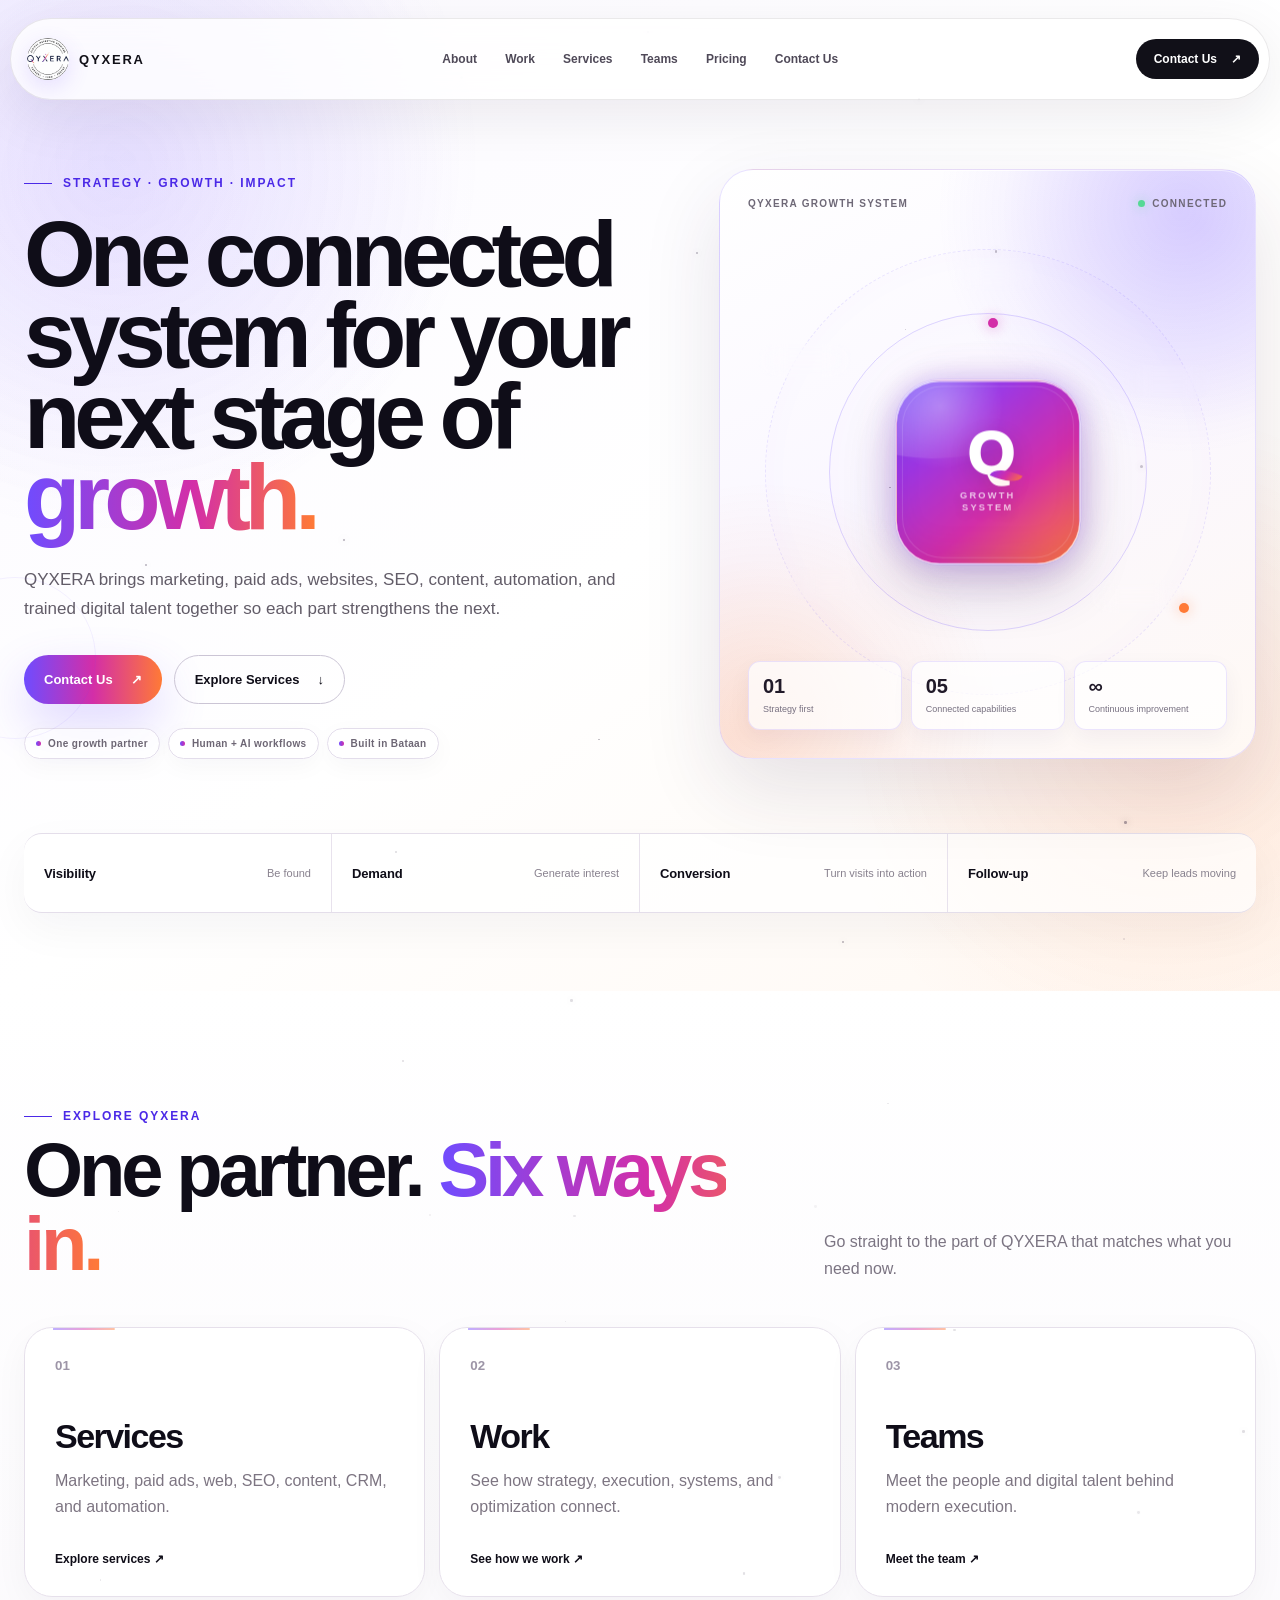
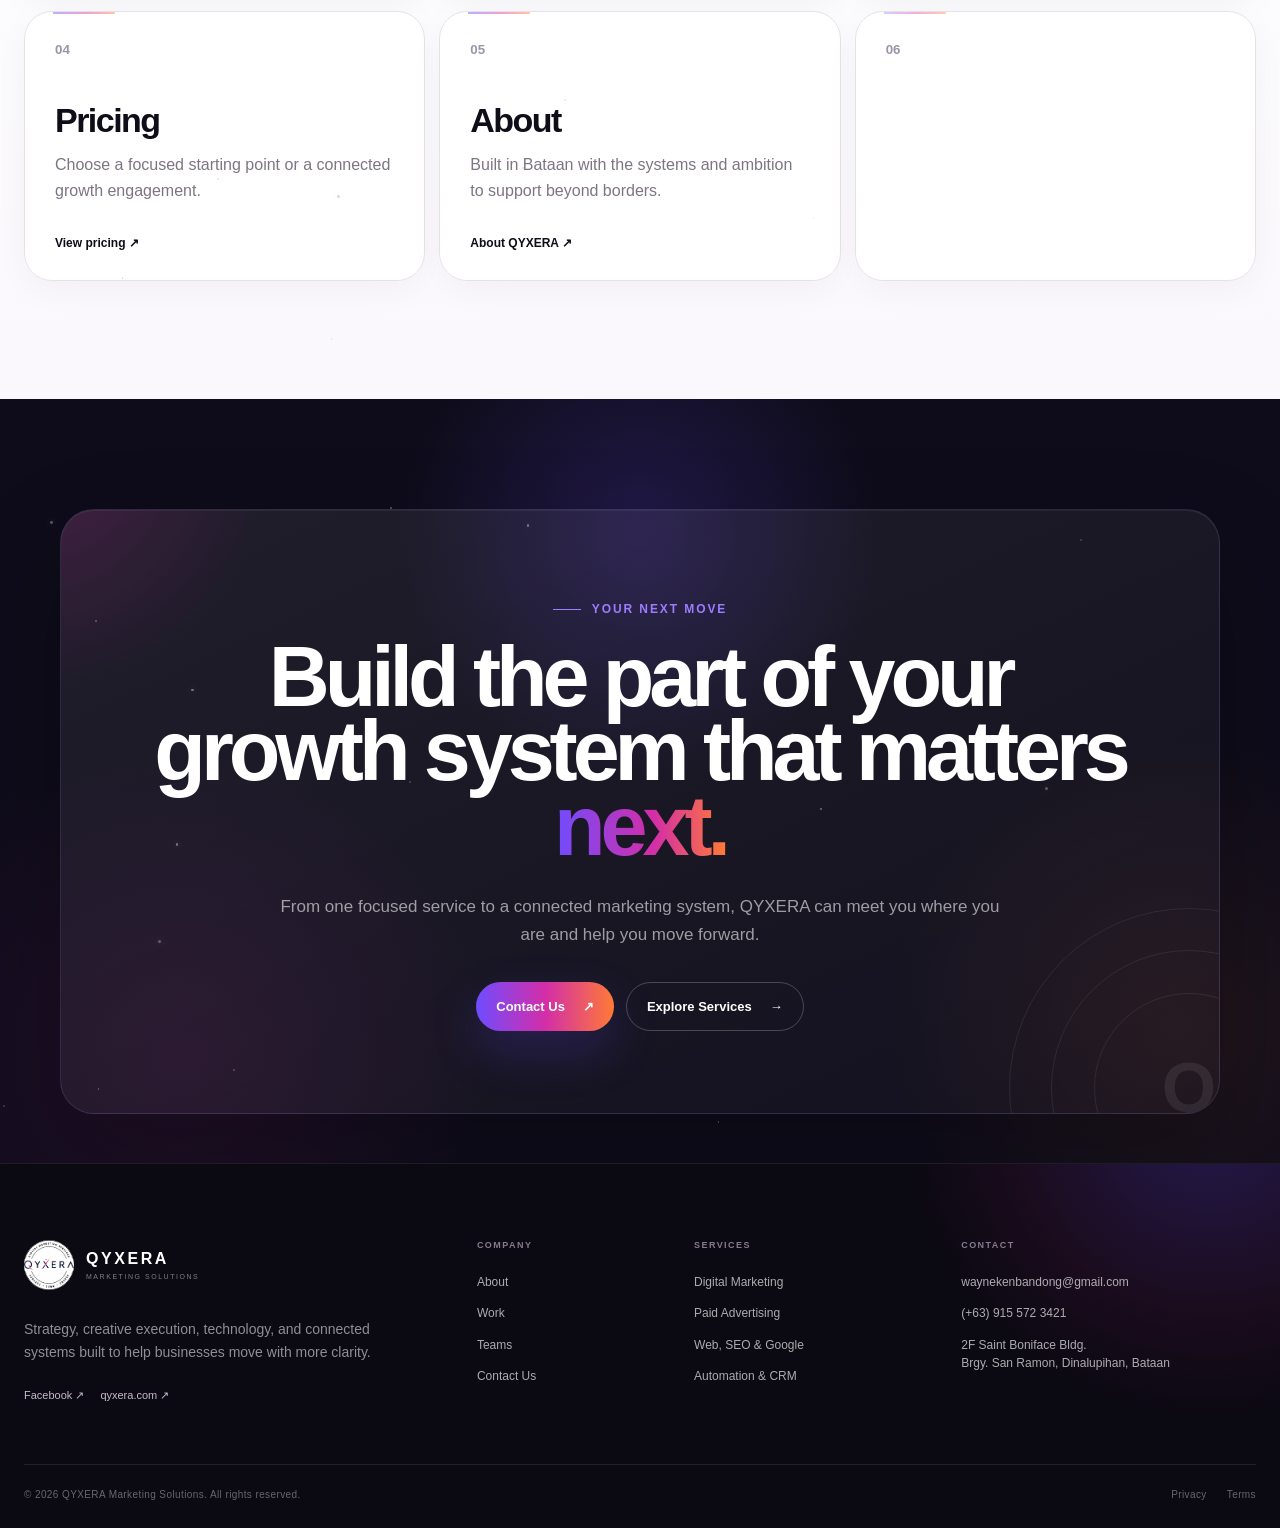
==== index.html @ c69bf16b "Initial QYXERA website" ====
<!DOCTYPE html>

<html lang="en"><head><meta charset="utf-8"/><meta content="width=device-width,initial-scale=1" name="viewport"/>
<meta content="QYXERA connects marketing, paid advertising, websites, SEO, content, CRM, automation, and digital execution into one practical growth system." name="description"/><meta content="#0e0c1a" name="theme-color"/>
<title>QYXERA Marketing Solutions | Connected Growth Systems</title><link href="style.css?v=16" rel="stylesheet"/><link href="https://qyxera.com/" rel="canonical"/><link href="assets/qyxera-logo.jpg" rel="icon" type="image/jpeg"/><link href="site.webmanifest" rel="manifest"/><meta content="index,follow,max-image-preview:large" name="robots"/><meta content="website" property="og:type"/><meta content="QYXERA Marketing Solutions" property="og:title"/><meta content="QYXERA connects marketing, paid advertising, websites, SEO, content, CRM, automation, and digital execution into one practical growth system." property="og:description"/><meta content="https://qyxera.com/" property="og:url"/><meta content="https://qyxera.com/assets/qyxera-orbital-brand.png" property="og:image"/><meta content="QYXERA Marketing Solutions" property="og:site_name"/><meta content="summary_large_image" name="twitter:card"/><meta content="QYXERA Marketing Solutions" name="twitter:title"/><meta content="QYXERA connects marketing, paid advertising, websites, SEO, content, CRM, automation, and digital execution into one practical growth system." name="twitter:description"/><meta content="https://qyxera.com/assets/qyxera-orbital-brand.png" name="twitter:image"/><script data-qyxera-schema="1" type="application/ld+json">{"@context":"https://schema.org","@type":"Organization","name":"QYXERA Marketing Solutions","url":"https://qyxera.com/","logo":"https://qyxera.com/assets/qyxera-logo.jpg","email":"waynekenbandong@gmail.com","telephone":"+63 915 572 3421","address":{"@type":"PostalAddress","streetAddress":"2F Saint Boniface Bldg, Brgy. San Ramon","addressLocality":"Dinalupihan","addressRegion":"Bataan","addressCountry":"PH"},"sameAs":["https://www.facebook.com/qyxeramarketing"]}</script></head>
<body><div aria-hidden="true" class="site-progress"><span></span></div><header class="site-nav">
<a aria-label="QYXERA home" class="site-brand" href="index.html">
<span class="site-brand-logo-wrap"><img alt="QYXERA logo" class="site-brand-logo" src="assets/qyxera-logo.jpg"/></span><span>QYXERA</span></a>
<nav aria-label="Primary navigation" class="site-links"><a href="about.html">About</a><a href="work.html">Work</a><a href="services.html">Services</a><a href="teams.html">Teams</a><a href="pricing.html">Pricing</a><a href="contact.html">Contact Us</a></nav>
<a class="site-nav-cta" href="contact.html">Contact Us <span>↗</span></a>
<button aria-expanded="false" aria-label="Open navigation" class="site-menu-btn" type="button"><span></span><span></span></button>
</header><div aria-hidden="true" class="site-mobile-menu"><a href="about.html">About</a><a href="work.html">Work</a><a href="services.html">Services</a><a href="teams.html">Teams</a><a href="pricing.html">Pricing</a><a href="contact.html">Contact Us</a></div>
<div class="qhome" id="qyxera-home-redesign"><section class="qh-section qh-light qh-hero qh-disintegrate" id="home">
<div aria-hidden="true" class="qh-sparks"></div>
<div class="qh-inner"><div class="qh-wrap">
<div class="qh-hero-grid">
<div class="qh-hero-copy qh-reveal">
<div class="qh-kicker">Strategy · Growth · Impact</div>
<h1>One connected system for your next stage of <em>growth.</em></h1>
<p>QYXERA brings marketing, paid ads, websites, SEO, content, automation, and trained digital talent together so each part strengthens the next.</p>
<div class="qh-actions">
<a class="qh-btn primary" href="contact.html">Contact Us <span>↗</span></a>
<a class="qh-btn" href="services.html">Explore Services <span>↓</span></a>
</div><div class="qh-hero-proof"><span>One growth partner</span><span>Human + AI workflows</span><span>Built in Bataan</span></div>
</div>
<div class="qh-system-card qh-reveal">
<div class="qh-card-top"><span>QYXERA GROWTH SYSTEM</span><span class="qh-status">CONNECTED</span></div>
<div class="qh-orbit">
<div class="qh-ring r1"></div><div class="qh-ring r2"></div>
<div class="qh-node n-marketing">MARKETING</div><div class="qh-node n-web">WEB + SEO</div><div class="qh-node n-ads">PAID ADS</div><div class="qh-node n-crm">CRM + AUTO</div><div class="qh-node n-data">CONTENT</div>
<div class="qh-orbit-core" aria-label="QYXERA Growth System">
  <span class="qh-orbit-q" aria-hidden="true">Q</span>
  <small>GROWTH<br/>SYSTEM</small>
</div>
</div>
<div class="qh-mini"><div><b>01</b><span>Strategy first</span></div><div><b>05</b><span>Connected capabilities</span></div><div><b>∞</b><span>Continuous improvement</span></div></div>
</div>
</div>
<div class="qh-outcomes"><div class="qh-outcome"><b>Visibility</b><span>Be found</span></div><div class="qh-outcome"><b>Demand</b><span>Generate interest</span></div><div class="qh-outcome"><b>Conversion</b><span>Turn visits into action</span></div><div class="qh-outcome"><b>Follow-up</b><span>Keep leads moving</span></div></div>
</div></div>
</section><section class="qh-section qh-light page-explore"><div aria-hidden="true" class="qh-sparks"></div><div class="qh-inner"><div class="qh-wrap"><div class="page-section-head qh-reveal"><div><div class="qh-kicker">Explore QYXERA</div><h2>One partner. <span class="qh-gradient">Six ways in.</span></h2></div><p>Go straight to the part of QYXERA that matches what you need now.</p></div><div class="page-link-grid">
<a class="page-link-card qh-reveal" href="services.html"><small>01</small><h3>Services</h3><p>Marketing, paid ads, web, SEO, content, CRM, and automation.</p><span>Explore services ↗</span></a>
<a class="page-link-card qh-reveal" href="work.html"><small>02</small><h3>Work</h3><p>See how strategy, execution, systems, and optimization connect.</p><span>See how we work ↗</span></a>
<a class="page-link-card qh-reveal" href="teams.html"><small>03</small><h3>Teams</h3><p>Meet the people and digital talent behind modern execution.</p><span>Meet the team ↗</span></a>
<a class="page-link-card qh-reveal" href="pricing.html"><small>04</small><h3>Pricing</h3><p>Choose a focused starting point or a connected growth engagement.</p><span>View pricing ↗</span></a>
<a class="page-link-card qh-reveal" href="about.html"><small>05</small><h3>About</h3><p>Built in Bataan with the systems and ambition to support beyond borders.</p><span>About QYXERA ↗</span></a>
<a class="page-link-card qh-reveal accent" href="contact.html"><small>06</small><h3>Contact Us</h3><p>Tell us what you want to improve and we’ll help you find the strongest next move.</p><span>Start a conversation ↗</span></a>
</div></div></div></section><section class="qh-section qh-dark qh-cta"><div aria-hidden="true" class="qh-sparks"></div><div class="qh-inner"><div class="qh-wrap"><div class="qh-cta-card qh-reveal"><div aria-hidden="true" class="qh-cta-orbit"><i></i><i></i><i></i><span>Q</span></div><div class="qh-kicker">Your next move</div><h2>Build the part of your growth system that matters <span class="qh-gradient">next.</span></h2><p>From one focused service to a connected marketing system, QYXERA can meet you where you are and help you move forward.</p><div class="qh-actions"><a class="qh-btn primary" href="contact.html">Contact Us <span>↗</span></a><a class="qh-btn secondary" href="services.html">Explore Services <span>→</span></a></div></div></div></div></section></div><footer class="site-footer">
<div aria-hidden="true" class="footer-glow"></div>
<div class="footer-wrap">
<div class="footer-main">
<div class="footer-brand-block">
<a class="footer-brand" href="index.html"><span class="footer-logo"><img alt="QYXERA logo" src="assets/qyxera-logo.jpg"/></span><span><strong>QYXERA</strong><small>MARKETING SOLUTIONS</small></span></a>
<p>Strategy, creative execution, technology, and connected systems built to help businesses move with more clarity.</p>
<div class="footer-socials"><a href="https://www.facebook.com/qyxeramarketing" rel="noopener noreferrer" target="_blank">Facebook ↗</a><a href="https://qyxera.com" rel="noopener noreferrer" target="_blank">qyxera.com ↗</a></div>
</div>
<div class="footer-col"><small>COMPANY</small><a href="about.html">About</a><a href="work.html">Work</a><a href="teams.html">Teams</a><a href="contact.html">Contact Us</a></div>
<div class="footer-col"><small>SERVICES</small><a href="services.html">Digital Marketing</a><a href="services.html">Paid Advertising</a><a href="services.html">Web, SEO &amp; Google</a><a href="services.html">Automation &amp; CRM</a></div>
<div class="footer-col footer-contact"><small>CONTACT</small><a href="mailto:waynekenbandong@gmail.com">waynekenbandong@gmail.com</a><a href="tel:+639155723421">(+63) 915 572 3421</a><span>2F Saint Boniface Bldg.<br/>Brgy. San Ramon, Dinalupihan, Bataan</span></div>
</div>
<div class="footer-bottom"><span>© 2026 QYXERA Marketing Solutions. All rights reserved.</span><div><a href="privacy.html">Privacy</a><a href="terms.html">Terms</a></div></div>
</div>
</footer><script src="script.js?v=16"></script></body></html>
---- style.css ----
html{scroll-behavior:smooth}
body{margin:0;background:#fbfafc;overflow-x:hidden}
body.menu-open{overflow:hidden}

.site-nav{
  position:fixed;top:18px;left:50%;transform:translateX(-50%);
  width:min(1240px,calc(100% - 48px));min-height:64px;padding:8px 10px 8px 16px;
  border:1px solid rgba(22,17,31,.09);background:rgba(255,255,255,.8);
  backdrop-filter:blur(18px);-webkit-backdrop-filter:blur(18px);
  border-radius:999px;z-index:999;display:grid;grid-template-columns:auto 1fr auto;
  align-items:center;gap:26px;box-shadow:0 16px 55px rgba(20,10,43,.08);
  font-family:Inter,Roboto,Arial,sans-serif
}
.site-brand{display:inline-flex;align-items:center;gap:10px;text-decoration:none;color:#111018;font-size:13px;letter-spacing:.14em;font-weight:900}

.site-brand-logo-wrap{
  width:42px;
  height:42px;
  border-radius:50%;
  overflow:hidden;
  display:grid;
  place-items:center;
  flex:0 0 42px;
  background:#fff;
  box-shadow:0 7px 22px rgba(111,76,255,.16);
}
.site-brand-logo{
  width:100%;
  height:100%;
  display:block;
  object-fit:cover;
  object-position:center;
}
@media(max-width:850px){
  .site-brand-logo-wrap{
    width:38px;
    height:38px;
    flex-basis:38px;
  }
}


.site-links{display:flex;align-items:center;justify-content:center;gap:clamp(18px,2.2vw,34px)}
.site-links a{color:#4f4958;text-decoration:none;font-size:12px;font-weight:750;transition:.25s ease}
.site-links a:hover{color:#6f4cff;transform:translateY(-1px)}
.site-nav-cta{display:inline-flex;align-items:center;gap:14px;padding:13px 18px;border-radius:999px;color:#fff;text-decoration:none;font-size:12px;font-weight:850;background:#111018;transition:.25s ease}
.site-nav-cta:hover{transform:translateY(-2px);background:#6f4cff}
.site-menu-btn{display:none;width:44px;height:44px;border-radius:50%;border:1px solid #e6e1eb;background:#fff;padding:0;place-items:center;cursor:pointer;position:relative}
.site-menu-btn span{position:absolute;width:17px;height:1.5px;background:#111018;transition:.3s ease}
.site-menu-btn span:first-child{transform:translateY(-4px)}
.site-menu-btn span:last-child{transform:translateY(4px)}
.site-menu-btn.active span:first-child{transform:rotate(45deg)}
.site-menu-btn.active span:last-child{transform:rotate(-45deg)}
.site-mobile-menu{position:fixed;top:0;right:0;width:min(390px,100%);height:100dvh;padding:120px 30px 40px;background:#0e0c1a;z-index:990;transform:translateX(105%);transition:transform .45s cubic-bezier(.2,.75,.2,1);display:flex;flex-direction:column;font-family:Inter,Roboto,Arial,sans-serif;box-sizing:border-box}
.site-mobile-menu.open{transform:none}
.site-mobile-menu a{color:#fff;text-decoration:none;font-size:31px;line-height:1;letter-spacing:-.035em;font-weight:750;padding:20px 4px;border-bottom:1px solid rgba(255,255,255,.1)}
.site-mobile-menu a:hover{color:#c93baa}
#home,#solutions,#system,#accelerator,#how-we-work,#about,#contact{scroll-margin-top:105px}
@media(max-width:850px){
  .site-nav{top:12px;width:calc(100% - 24px);min-height:58px;grid-template-columns:1fr auto;padding:7px 8px 7px 14px}
  .site-links,.site-nav-cta{display:none}
  .site-menu-btn{display:grid}
}


/* QYXERA full redesign */
html{scroll-behavior:smooth}body{margin:0;background:#fbfafc}


.qhome{--ink:#0f0d18;--paper:#fbfafc;--line:#dfdbe7;--muted:#6e6877;--purple:#6f4cff;--pink:#d32ea8;--orange:#ff7a36;--dark:#0e0c1a;--soft:#f5f1fa;font-family:Inter,Roboto,Arial,sans-serif;color:var(--ink);background:var(--paper);overflow:clip}
.qhome *{box-sizing:border-box}.qhome a{color:inherit}.qh-wrap{width:min(1240px,calc(100% - 48px));margin:0 auto;position:relative;z-index:2}
.qh-section{position:relative;isolation:isolate}.qh-section>.qh-inner{transition:opacity .85s ease,filter .85s ease,transform .85s cubic-bezier(.2,.7,.2,1)}
.qh-section.qh-past>.qh-inner{opacity:.42;filter:blur(1.8px);transform:translateY(-18px) scale(.992)}
.qh-section.qh-past:after{content:"";position:absolute;left:0;right:0;top:0;height:34%;pointer-events:none;background:radial-gradient(circle at 20% 40%,rgba(111,76,255,.14) 0 1px,transparent 1.8px) 0 0/15px 15px;mask-image:linear-gradient(to bottom,#000,transparent);opacity:.45;animation:qhDust .9s ease both}
@keyframes qhDust{from{transform:translateY(18px);opacity:0}to{transform:translateY(-6px);opacity:.45}}
.qh-sparks{position:absolute;inset:0;overflow:hidden;pointer-events:none;z-index:1}.qh-sparks i{position:absolute;left:var(--x);top:var(--y);width:var(--s);height:var(--s);border-radius:50%;background:currentColor;opacity:var(--o);animation:qhRoam var(--d) ease-in-out infinite alternate;animation-delay:var(--delay);box-shadow:0 0 10px currentColor}
.qh-light .qh-sparks{color:#16111f}.qh-dark .qh-sparks{color:#fff}@keyframes qhRoam{to{transform:translate(var(--dx),var(--dy)) scale(1.25)}}
.qh-kicker{display:flex;align-items:center;gap:11px;font-size:12px;letter-spacing:.16em;font-weight:800;text-transform:uppercase;color:#4b29e7}.qh-kicker:before{content:"";width:28px;height:1px;background:currentColor}
.qh-hero{min-height:88vh;padding:130px 0 72px;background:linear-gradient(145deg,#fbf9ff 0%,#fff 52%,#fff7ef 100%)}.qh-hero-grid{display:grid;grid-template-columns:1.05fr .95fr;gap:72px;align-items:center}
.qh-hero h1{font-size:clamp(64px,7.2vw,108px);line-height:.88;letter-spacing:-.065em;margin:24px 0 28px;max-width:830px;font-weight:800}.qh-hero h1 em,.qh-gradient{font-style:normal;background:linear-gradient(90deg,var(--purple),var(--pink) 58%,var(--orange));-webkit-background-clip:text;background-clip:text;color:transparent}
.qh-hero-copy>p{font-size:18px;line-height:1.65;color:#585261;max-width:620px;margin:0 0 32px}.qh-actions{display:flex;gap:12px;flex-wrap:wrap}.qh-btn{display:inline-flex;align-items:center;gap:18px;padding:16px 20px;border-radius:999px;text-decoration:none!important;font-weight:800;font-size:13px;border:1px solid #cbc5d5;transition:.3s ease}.qh-btn.primary{color:#fff;border:0;background:linear-gradient(90deg,var(--purple),var(--pink),var(--orange));box-shadow:0 18px 45px rgba(111,76,255,.18)}.qh-btn:hover{transform:translateY(-3px)}
.qh-system-card{min-height:585px;border-radius:32px;background:var(--dark);color:#fff;position:relative;overflow:hidden;padding:28px;box-shadow:0 35px 90px rgba(33,18,72,.22)}.qh-system-card:before{content:"";position:absolute;width:430px;height:430px;border-radius:50%;right:-160px;top:-160px;background:radial-gradient(circle,rgba(111,76,255,.45),transparent 65%)}.qh-system-card:after{content:"";position:absolute;width:380px;height:380px;border-radius:50%;left:-180px;bottom:-170px;background:radial-gradient(circle,rgba(255,122,54,.24),transparent 67%)}
.qh-card-top{display:flex;justify-content:space-between;align-items:center;font-size:10px;letter-spacing:.13em;color:rgba(255,255,255,.53);text-transform:uppercase;position:relative;z-index:2}.qh-status{display:flex;align-items:center;gap:7px}.qh-status:before{content:"";width:7px;height:7px;border-radius:50%;background:#7df0ac;box-shadow:0 0 13px #7df0ac}
.qh-orbit{position:absolute;inset:88px 34px 72px;display:grid;place-items:center;z-index:2}.qh-orbit-core{width:150px;height:150px;border-radius:34px;display:grid;place-items:center;text-align:center;background:linear-gradient(145deg,#7d61ff,#c936b5 65%,#ff8350);box-shadow:0 25px 70px rgba(111,76,255,.45);font-weight:900;letter-spacing:-.03em;font-size:21px;animation:qhFloat 4.5s ease-in-out infinite}.qh-orbit-core small{display:block;font-size:9px;letter-spacing:.16em;font-weight:700;margin-top:6px;opacity:.75}
.qh-ring{position:absolute;border:1px solid rgba(255,255,255,.13);border-radius:50%;animation:qhSpin 28s linear infinite}.qh-ring.r1{width:310px;height:310px}.qh-ring.r2{width:430px;height:430px;animation-direction:reverse;animation-duration:38s}.qh-node{position:absolute;background:rgba(255,255,255,.08);backdrop-filter:blur(10px);border:1px solid rgba(255,255,255,.13);border-radius:14px;padding:10px 12px;font-size:10px;font-weight:800;letter-spacing:.04em;box-shadow:0 15px 32px rgba(0,0,0,.18)}.n-marketing{left:1%;top:20%}.n-web{right:2%;top:25%}.n-ads{left:8%;bottom:20%}.n-crm{right:8%;bottom:17%}.n-data{left:43%;top:0}
@keyframes qhSpin{to{transform:rotate(360deg)}}@keyframes qhFloat{50%{transform:translateY(-9px)}}
.qh-mini{position:absolute;left:28px;right:28px;bottom:28px;display:grid;grid-template-columns:repeat(3,1fr);gap:8px;z-index:3}.qh-mini div{padding:12px;border:1px solid rgba(255,255,255,.11);background:rgba(255,255,255,.045);border-radius:12px}.qh-mini b{font-size:19px;display:block}.qh-mini span{font-size:9px;color:rgba(255,255,255,.53)}
.qh-outcomes{border-top:1px solid var(--line);border-bottom:1px solid var(--line);margin-top:70px;display:grid;grid-template-columns:repeat(4,1fr)}.qh-outcome{padding:22px 20px;border-right:1px solid var(--line);display:flex;justify-content:space-between;gap:15px;align-items:center}.qh-outcome:last-child{border:0}.qh-outcome b{font-size:13px}.qh-outcome span{font-size:11px;color:#8a8491}

.qh-connect{background:var(--dark);color:#fff;padding:112px 0 100px}.qh-connect-head{display:grid;grid-template-columns:1.1fr .9fr;gap:70px;align-items:end;margin-bottom:54px}.qh-connect h2{font-size:clamp(54px,6vw,88px);line-height:.91;letter-spacing:-.055em;margin:18px 0 0;max-width:780px}.qh-connect-head p{font-size:17px;line-height:1.65;color:rgba(255,255,255,.57);max-width:520px;margin:0}.qh-flow{border-top:1px solid rgba(255,255,255,.12);border-bottom:1px solid rgba(255,255,255,.12)}.qh-flow-row{display:grid;grid-template-columns:70px 1fr 34px;align-items:center;gap:20px;min-height:94px;border-bottom:1px solid rgba(255,255,255,.09);position:relative;overflow:hidden;transition:.35s ease}.qh-flow-row:last-child{border:0}.qh-flow-row:before{content:"";position:absolute;inset:0;background:linear-gradient(90deg,rgba(111,76,255,.2),rgba(211,46,168,.13),rgba(255,122,54,.08));transform:translateX(-102%);transition:.55s cubic-bezier(.2,.7,.2,1)}.qh-flow-row:hover:before{transform:none}.qh-flow-row>*{position:relative;z-index:2}.qh-flow-row small{font-size:10px;color:rgba(255,255,255,.38);letter-spacing:.12em}.qh-flow-row strong{font-size:clamp(25px,3vw,41px);letter-spacing:-.035em}.qh-flow-row i{font-style:normal;font-size:24px;transition:.3s ease}.qh-flow-row:hover i{transform:translateX(7px)}
.qh-tech-marquee{overflow:hidden;white-space:nowrap;margin-top:38px;border-top:1px solid rgba(255,255,255,.09);padding-top:18px}.qh-tech-track{display:inline-block;min-width:max-content;color:rgba(255,255,255,.6);font-weight:800;font-size:12px;letter-spacing:.12em;animation:qhMarquee 30s linear infinite}.qh-tech-track span{color:#bd36b1;margin:0 22px}@keyframes qhMarquee{to{transform:translateX(-50%)}}

.qh-accelerator{padding:120px 0;background:#fff}.qh-acc-grid{display:grid;grid-template-columns:.86fr 1.14fr;gap:80px;align-items:start}.qh-acc-sticky{position:sticky;top:110px}.qh-acc-sticky h2{font-size:clamp(54px,6vw,82px);line-height:.9;letter-spacing:-.055em;margin:19px 0 25px}.qh-acc-sticky p{font-size:16px;line-height:1.65;color:var(--muted);max-width:500px}.qh-talent-list{border-top:1px solid var(--line)}.qh-talent{border-bottom:1px solid var(--line);padding:31px 2px;display:grid;grid-template-columns:52px 1fr 34px;gap:20px;align-items:start;cursor:default;transition:.3s ease}.qh-talent:hover{padding-left:15px;background:linear-gradient(90deg,#f9f5ff,transparent)}.qh-talent small{font-size:10px;color:#98919e;letter-spacing:.12em}.qh-talent h3{font-size:31px;letter-spacing:-.035em;margin:0 0 10px}.qh-talent p{margin:0;color:var(--muted);line-height:1.55;font-size:14px;max-width:580px}.qh-talent i{font-style:normal;font-size:22px}.qh-acc-photo{margin-top:35px;height:330px;border-radius:24px;overflow:hidden;position:relative}.qh-acc-photo img{width:100%;height:100%;object-fit:cover;transition:transform .8s ease}.qh-acc-photo:hover img{transform:scale(1.04)}.qh-photo-cap{position:absolute;left:16px;bottom:16px;background:rgba(14,12,26,.75);color:#fff;padding:10px 12px;border-radius:10px;font-size:11px;font-weight:800;backdrop-filter:blur(10px)}

.qh-process{padding:115px 0 105px;background:linear-gradient(145deg,#f7f3fb,#fff 55%,#fff7ef)}.qh-process-head{display:grid;grid-template-columns:1fr .8fr;gap:70px;align-items:end;margin-bottom:55px}.qh-process h2{font-size:clamp(54px,6vw,86px);line-height:.91;letter-spacing:-.055em;margin:19px 0 0}.qh-process-head p{font-size:16px;line-height:1.6;color:var(--muted)}.qh-steps{border-top:1px solid var(--line)}.qh-step{display:grid;grid-template-columns:70px .85fr 1.2fr 40px;gap:26px;align-items:center;min-height:130px;border-bottom:1px solid var(--line);transition:.35s ease;position:relative;overflow:hidden}.qh-step:before{content:"";position:absolute;left:0;top:0;bottom:0;width:4px;background:linear-gradient(var(--purple),var(--pink),var(--orange));transform:scaleY(0);transition:.35s ease}.qh-step:hover{padding-left:18px;background:rgba(255,255,255,.62)}.qh-step:hover:before{transform:scaleY(1)}.qh-step>span{font-size:11px;color:#9a94a1;letter-spacing:.12em}.qh-step h3{font-size:34px;letter-spacing:-.04em;margin:0}.qh-step p{font-size:14px;color:var(--muted);line-height:1.55;margin:0}.qh-step i{font-style:normal;font-size:24px}

.qh-proof{padding:120px 0;background:#fff}.qh-proof-head{display:flex;justify-content:space-between;gap:50px;align-items:end;margin-bottom:46px}.qh-proof h2{font-size:clamp(52px,6vw,82px);line-height:.91;letter-spacing:-.055em;margin:18px 0 0;max-width:780px}.qh-proof-head p{max-width:440px;color:var(--muted);line-height:1.6;margin:0}.qh-gallery{display:grid;grid-template-columns:1.25fr .75fr .9fr;grid-template-rows:270px 270px;gap:14px}.qh-shot{position:relative;overflow:hidden;border-radius:20px;background:#eee}.qh-shot img{width:100%;height:100%;object-fit:cover;transition:transform .8s ease,filter .8s ease}.qh-shot:hover img{transform:scale(1.045);filter:saturate(1.08)}.qh-shot:nth-child(1){grid-row:1/3}.qh-shot:nth-child(4){grid-column:2/4}.qh-shot label{position:absolute;left:13px;bottom:13px;padding:8px 10px;border-radius:9px;background:rgba(14,12,26,.73);backdrop-filter:blur(8px);color:#fff;font-size:10px;font-weight:800;letter-spacing:.02em}

.qh-cta{padding:118px 0 90px;background:var(--dark);color:#fff;text-align:center}.qh-cta .qh-kicker{justify-content:center;color:#9c7cff}.qh-cta h2{font-size:clamp(58px,7vw,104px);line-height:.88;letter-spacing:-.06em;margin:24px auto 30px;max-width:1050px}.qh-cta p{font-size:17px;line-height:1.65;color:rgba(255,255,255,.58);max-width:690px;margin:0 auto 33px}.qh-cta .qh-actions{justify-content:center}.qh-cta .qh-btn.secondary{color:#fff;border-color:rgba(255,255,255,.22)}.qh-signoff{margin-top:76px;padding-top:24px;border-top:1px solid rgba(255,255,255,.1);display:flex;justify-content:space-between;color:rgba(255,255,255,.36);font-size:10px;letter-spacing:.12em;text-transform:uppercase}

@media(max-width:980px){.qh-wrap{width:min(100% - 36px,860px)}.qh-hero{padding-top:100px;min-height:auto}.qh-hero-grid,.qh-connect-head,.qh-acc-grid,.qh-process-head{grid-template-columns:1fr;gap:42px}.qh-system-card{min-height:520px}.qh-outcomes{grid-template-columns:repeat(2,1fr)}.qh-outcome:nth-child(2){border-right:0}.qh-outcome:nth-child(-n+2){border-bottom:1px solid var(--line)}.qh-acc-sticky{position:static}.qh-step{grid-template-columns:55px .8fr 1.2fr 30px}.qh-gallery{grid-template-columns:1fr 1fr;grid-template-rows:300px 220px 260px}.qh-shot:nth-child(1){grid-row:1/3}.qh-shot:nth-child(4){grid-column:1/3}}
@media(max-width:680px){.qh-wrap{width:calc(100% - 28px)}.qh-hero{padding:82px 0 50px}.qh-hero h1{font-size:58px}.qh-hero-copy>p{font-size:16px}.qh-system-card{min-height:470px;border-radius:24px;padding:20px}.qh-orbit{inset:75px 15px 70px;transform:scale(.8)}.qh-mini{left:18px;right:18px;bottom:18px}.qh-mini b{font-size:15px}.qh-outcomes{margin-top:45px;grid-template-columns:1fr 1fr}.qh-outcome{padding:16px 10px;display:block}.qh-outcome span{display:block;margin-top:4px}.qh-connect,.qh-accelerator,.qh-process,.qh-proof,.qh-cta{padding:80px 0}.qh-connect h2,.qh-acc-sticky h2,.qh-process h2,.qh-proof h2{font-size:50px}.qh-flow-row{grid-template-columns:42px 1fr 24px;min-height:80px;gap:10px}.qh-flow-row strong{font-size:24px}.qh-talent{grid-template-columns:36px 1fr 20px;gap:12px;padding:24px 2px}.qh-talent h3{font-size:25px}.qh-step{grid-template-columns:36px 1fr 25px;gap:12px;padding:22px 0;min-height:auto}.qh-step p{grid-column:2/4;margin-top:6px}.qh-step h3{font-size:28px}.qh-proof-head{display:block}.qh-proof-head p{margin-top:18px}.qh-gallery{display:grid;grid-template-columns:1fr 1fr;grid-template-rows:270px 190px 220px;gap:10px}.qh-shot:nth-child(1){grid-column:1/3;grid-row:auto}.qh-shot:nth-child(4){grid-column:1/3}.qh-cta h2{font-size:57px}.qh-signoff{display:block;line-height:1.7}}
@media(prefers-reduced-motion:reduce){.qh-sparks i,.qh-orbit-core,.qh-ring,.qh-tech-track{animation:none!important}.qh-section>.qh-inner{transition:none}}



#solutions{padding:0!important;background:#fff!important;overflow:hidden!important;position:relative!important}
.qsol-shell{--ink:#111018;--muted:#6e6a7d;--line:#e8e5ef;--purple:#6f4cff;--pink:#d32ea8;--orange:#ff7a36;position:relative;background:#fff;color:var(--ink);font-family:Roboto,Arial,sans-serif;overflow:hidden}
.qsol-wrap{width:min(1240px,calc(100% - 48px));margin:0 auto;padding:108px 0 92px;position:relative;z-index:2}
.qsol-stars{position:absolute;inset:0;pointer-events:none;z-index:1;overflow:hidden}
.qsol-stars span{position:absolute;left:var(--x);top:var(--y);width:var(--s);height:var(--s);border-radius:99px;background:#18141f;opacity:.22;box-shadow:0 0 8px rgba(111,76,255,.18);animation:qsol-roam var(--dur) ease-in-out var(--delay) infinite alternate}
@keyframes qsol-roam{0%{transform:translate3d(0,0,0);opacity:.12}35%{opacity:.32}100%{transform:translate3d(var(--dx),var(--dy),0);opacity:.18}}
.qsol-intro{display:grid;grid-template-columns:minmax(0,1.08fr) minmax(320px,.72fr);gap:70px;align-items:end;margin-bottom:64px}
.qsol-kicker{font-size:13px;letter-spacing:.14em;font-weight:800;color:#4b29e7;display:flex;align-items:center;gap:10px}.qsol-kicker span{width:28px;height:2px;background:linear-gradient(90deg,var(--purple),var(--pink),var(--orange));border-radius:9px}
.qsol-intro h2{font-size:clamp(46px,5.2vw,76px);line-height:.95;letter-spacing:-.055em;margin:14px 0 0;font-weight:700;max-width:780px}.qsol-intro h2 em,.qsol-copy h3 em{font-style:normal;background:linear-gradient(90deg,var(--purple),var(--pink),var(--orange));-webkit-background-clip:text;background-clip:text;color:transparent}
.qsol-intro>p{font-size:18px;line-height:1.65;color:var(--muted);margin:0 0 2px;max-width:500px}
.qsol-selector{position:relative;display:grid;grid-template-columns:.83fr 1.17fr;border-top:1px solid var(--line);border-bottom:1px solid var(--line);min-height:610px}
.qsol-radio{position:absolute;opacity:0;pointer-events:none}
.qsol-tabs{border-right:1px solid var(--line)}
.qsol-tab{position:relative;display:grid;grid-template-columns:52px 1fr 36px;gap:12px;align-items:center;min-height:118px;padding:26px 26px 26px 0;border-bottom:1px solid var(--line);cursor:pointer;transition:background .35s ease,padding-left .35s ease}.qsol-tab:last-child{border-bottom:0}.qsol-tab:hover{background:#faf9fd;padding-left:16px}.qsol-num{font-size:12px;letter-spacing:.1em;color:#9b97aa;font-weight:700}.qsol-tabcopy{display:flex;flex-direction:column;gap:7px}.qsol-tabcopy strong{font-size:23px;line-height:1.08;letter-spacing:-.025em}.qsol-tabcopy small{font-size:14px;line-height:1.4;color:#888397}.qsol-arrow{font-size:23px;transform:translate(-6px,6px);opacity:.2;transition:.3s ease}
.qsol-tab:before{content:"";position:absolute;left:0;top:18px;bottom:18px;width:3px;border-radius:9px;background:linear-gradient(180deg,var(--purple),var(--pink),var(--orange));transform:scaleY(0);transition:transform .35s ease}
#qsol-1:checked~.qsol-tabs .qsol-tab-1,#qsol-2:checked~.qsol-tabs .qsol-tab-2,#qsol-3:checked~.qsol-tabs .qsol-tab-3,#qsol-4:checked~.qsol-tabs .qsol-tab-4,#qsol-5:checked~.qsol-tabs .qsol-tab-5{background:#f8f6ff;padding-left:16px}
#qsol-1:checked~.qsol-tabs .qsol-tab-1:before,#qsol-2:checked~.qsol-tabs .qsol-tab-2:before,#qsol-3:checked~.qsol-tabs .qsol-tab-3:before,#qsol-4:checked~.qsol-tabs .qsol-tab-4:before,#qsol-5:checked~.qsol-tabs .qsol-tab-5:before{transform:scaleY(1)}
#qsol-1:checked~.qsol-tabs .qsol-tab-1 .qsol-arrow,#qsol-2:checked~.qsol-tabs .qsol-tab-2 .qsol-arrow,#qsol-3:checked~.qsol-tabs .qsol-tab-3 .qsol-arrow,#qsol-4:checked~.qsol-tabs .qsol-tab-4 .qsol-arrow,#qsol-5:checked~.qsol-tabs .qsol-tab-5 .qsol-arrow{transform:translate(0,0);opacity:1;color:var(--purple)}
.qsol-stage{position:relative;margin:28px 0 28px 28px;border-radius:28px;overflow:hidden;background:#0e0c1a;box-shadow:0 24px 70px rgba(26,17,52,.13)}
.qsol-panel{position:absolute;inset:0;padding:30px 34px 28px;color:white;display:flex;flex-direction:column;opacity:0;visibility:hidden;transform:translateY(16px) scale(.99);transition:opacity .45s ease,transform .45s ease,visibility .45s;overflow:hidden}.qsol-panel:before{content:"";position:absolute;width:520px;height:520px;border-radius:50%;right:-220px;top:-270px;background:radial-gradient(circle,rgba(111,76,255,.35),rgba(211,46,168,.13) 42%,transparent 69%);filter:blur(2px);pointer-events:none}.qsol-panel:after{content:"";position:absolute;left:-100px;bottom:-220px;width:420px;height:420px;border-radius:50%;background:radial-gradient(circle,rgba(255,122,54,.19),transparent 67%);pointer-events:none}
#qsol-1:checked~.qsol-stage .qsol-panel-1,#qsol-2:checked~.qsol-stage .qsol-panel-2,#qsol-3:checked~.qsol-stage .qsol-panel-3,#qsol-4:checked~.qsol-stage .qsol-panel-4,#qsol-5:checked~.qsol-stage .qsol-panel-5{opacity:1;visibility:visible;transform:none;z-index:2}
.qsol-paneltop{display:flex;justify-content:space-between;align-items:center;font-size:11px;letter-spacing:.12em;font-weight:700;color:rgba(255,255,255,.55);position:relative;z-index:2}.qsol-live{padding:7px 10px;border:1px solid rgba(255,255,255,.12);border-radius:99px;color:#fff;letter-spacing:.04em;background:rgba(255,255,255,.05)}
.qsol-panelbody{display:grid;grid-template-columns:.92fr 1.08fr;gap:25px;align-items:center;flex:1;position:relative;z-index:2}.qsol-copy h3{font-size:clamp(34px,3.45vw,53px);line-height:.98;letter-spacing:-.048em;margin:0 0 22px;max-width:470px}.qsol-copy p{font-size:15px;line-height:1.65;color:rgba(255,255,255,.62);max-width:430px;margin:0 0 24px}.qsol-tags{display:flex;flex-wrap:wrap;gap:8px}.qsol-tags span{font-size:11px;color:rgba(255,255,255,.84);border:1px solid rgba(255,255,255,.13);padding:8px 10px;border-radius:99px;background:rgba(255,255,255,.04)}
.qsol-cta{position:relative;z-index:3;border-top:1px solid rgba(255,255,255,.11);padding-top:21px;display:flex;align-items:center;justify-content:space-between;color:#fff;text-decoration:none!important;font-size:13px;font-weight:700;letter-spacing:.03em}.qsol-cta span{font-size:23px;transition:transform .3s ease}.qsol-cta:hover span{transform:translateX(7px)}
.qsol-visual{position:relative;height:330px;min-width:0}.mock-phone{position:absolute;width:188px;height:300px;border:1px solid rgba(255,255,255,.15);border-radius:28px;right:58px;top:13px;background:linear-gradient(160deg,#1d1931,#12101f);padding:17px;box-shadow:0 30px 60px rgba(0,0,0,.25);transform:rotate(4deg)}.mock-head{width:56px;height:7px;border-radius:99px;background:rgba(255,255,255,.25);margin:0 auto 18px}.mock-media{height:145px;border-radius:17px;background:linear-gradient(135deg,#6f4cff,#d32ea8 58%,#ff7a36)}.mock-lines{display:grid;gap:10px;margin-top:18px}.mock-lines i{display:block;height:7px;border-radius:9px;background:rgba(255,255,255,.12)}.mock-lines i:nth-child(2){width:80%}.mock-lines i:nth-child(3){width:58%}.float-stat{position:absolute;padding:13px 16px;border:1px solid rgba(255,255,255,.15);background:rgba(22,18,39,.87);backdrop-filter:blur(10px);border-radius:14px;box-shadow:0 16px 35px rgba(0,0,0,.24)}.float-stat b{display:block;font-size:24px}.float-stat small{color:rgba(255,255,255,.55)}.stat-a{left:20px;top:64px}.stat-b{right:0;bottom:36px}
.chart-card{position:absolute;inset:35px 0 20px 5px;border:1px solid rgba(255,255,255,.13);border-radius:22px;padding:20px;background:linear-gradient(180deg,rgba(255,255,255,.075),rgba(255,255,255,.025));box-shadow:0 24px 55px rgba(0,0,0,.22)}.chart-top{display:flex;justify-content:space-between;color:rgba(255,255,255,.65);font-size:12px}.chart-top b{font-size:9px;color:#fff;background:linear-gradient(90deg,var(--purple),var(--pink));padding:5px 7px;border-radius:99px}.bars{height:170px;display:flex;gap:13px;align-items:flex-end;padding:24px 5px 15px;border-bottom:1px solid rgba(255,255,255,.08)}.bars i{flex:1;border-radius:7px 7px 2px 2px;background:linear-gradient(180deg,#cf4eb3,#6f4cff);box-shadow:0 0 25px rgba(111,76,255,.18)}.bars i:nth-child(1){height:34%}.bars i:nth-child(2){height:50%}.bars i:nth-child(3){height:44%}.bars i:nth-child(4){height:68%}.bars i:nth-child(5){height:79%}.bars i:nth-child(6){height:96%}.chart-foot{display:grid;grid-template-columns:auto 1fr auto 1fr;gap:8px;align-items:end;margin-top:15px;font-size:11px;color:rgba(255,255,255,.48)}.chart-foot strong{font-size:18px;color:#fff}
.browser{position:absolute;inset:35px 0 18px 0;border-radius:20px;background:#f7f6fa;color:#15131b;overflow:hidden;box-shadow:0 25px 55px rgba(0,0,0,.25)}.browser-top{height:38px;background:#e6e3ec;display:flex;align-items:center;gap:6px;padding:0 12px}.browser-top i{width:7px;height:7px;border-radius:50%;background:#a8a3b2}.browser-top span{margin-left:12px;font-size:9px;color:#777181}.search-box{margin:24px 22px 17px;border:1px solid #d9d5e1;border-radius:99px;padding:13px 16px;font-size:11px;color:#747080;display:flex;justify-content:space-between}.search-box b{color:#6f4cff}.result{margin:0 23px}.result small{font-size:9px;color:#8b8795}.result strong{display:block;font-size:18px;line-height:1.15;margin-top:9px;color:#5b3adf}.result p{font-size:10px;color:#777181}
.visual-content{display:flex;align-items:center;justify-content:center;gap:12px}.reel{height:255px;width:112px;border-radius:18px;position:relative;overflow:hidden;border:1px solid rgba(255,255,255,.14);box-shadow:0 24px 44px rgba(0,0,0,.22);display:flex;align-items:flex-end;padding:13px;background:linear-gradient(165deg,#241b3c,#6f4cff 45%,#d32ea8 74%,#ff7a36)}.reel:before{content:"";position:absolute;inset:0;background:radial-gradient(circle at 70% 20%,rgba(255,255,255,.25),transparent 22%),linear-gradient(180deg,transparent 45%,rgba(0,0,0,.5))}.reel span{position:absolute;top:12px;right:12px;font-size:10px;color:rgba(255,255,255,.65)}.reel b{position:relative;font-size:11px;letter-spacing:.12em}.reel-1{transform:translateY(20px) rotate(-5deg);background:linear-gradient(165deg,#171326,#6f4cff 55%,#2c1d5b)}.reel-2{transform:translateY(-7px);height:285px}.reel-3{transform:translateY(20px) rotate(5deg);background:linear-gradient(165deg,#29172b,#d32ea8 55%,#ff7a36)}
.visual-flow .node{position:absolute;border:1px solid rgba(255,255,255,.15);background:rgba(255,255,255,.075);backdrop-filter:blur(10px);border-radius:14px;padding:13px 15px;font-size:11px;font-weight:700;box-shadow:0 15px 35px rgba(0,0,0,.18)}.visual-flow .node:before{content:"";display:inline-block;width:7px;height:7px;border-radius:50%;margin-right:8px;background:linear-gradient(90deg,var(--purple),var(--pink))}.n1{left:5px;top:65px}.n2{left:37%;top:35px}.n3{right:3px;top:92px}.n4{right:18%;bottom:34px}.n5{left:15%;bottom:48px}.flow-line{position:absolute;height:1px;background:linear-gradient(90deg,transparent,rgba(156,116,255,.7),rgba(255,122,54,.5),transparent);transform-origin:left}.l1{width:68%;left:14%;top:116px;transform:rotate(8deg)}.l2{width:55%;left:25%;top:174px;transform:rotate(-19deg)}.l3{width:45%;left:17%;top:225px;transform:rotate(13deg)}
.qsol-connect{padding-top:72px}.qsol-connect-head{display:flex;justify-content:space-between;gap:40px;align-items:end;margin-bottom:28px}.qsol-connect-head>span{font-size:13px;letter-spacing:.14em;font-weight:800;color:#4b29e7}.qsol-connect-head p{font-size:15px;color:var(--muted);margin:0;max-width:470px}.qsol-marquee{width:100%;overflow:hidden;border-top:1px solid var(--line);padding:15px 0 13px;white-space:nowrap}.qsol-marquee.reverse{border-bottom:1px solid var(--line);border-top:0}.qsol-track{display:inline-block;min-width:max-content;font-size:13px;font-weight:800;letter-spacing:.1em;animation:qsol-marquee 28s linear infinite}.qsol-track i{font-style:normal;color:#bd36b1;margin:0 20px}.qsol-marquee.reverse .qsol-track{animation-direction:reverse;animation-duration:34s;color:#807b8c}.qsol-marquee:hover .qsol-track{animation-play-state:paused}@keyframes qsol-marquee{to{transform:translateX(-50%)}}
@media(max-width:980px){.qsol-wrap{width:min(100% - 36px,860px);padding:82px 0 76px}.qsol-intro{grid-template-columns:1fr;gap:26px;margin-bottom:46px}.qsol-intro>p{max-width:620px}.qsol-selector{grid-template-columns:1fr;display:block;min-height:auto}.qsol-tabs{display:flex;overflow-x:auto;border-right:0;border-bottom:1px solid var(--line);scrollbar-width:none}.qsol-tabs::-webkit-scrollbar{display:none}.qsol-tab{min-width:270px;min-height:108px;padding:22px 20px;border-bottom:0;border-right:1px solid var(--line);grid-template-columns:36px 1fr 24px}.qsol-tab:hover,#qsol-1:checked~.qsol-tabs .qsol-tab-1,#qsol-2:checked~.qsol-tabs .qsol-tab-2,#qsol-3:checked~.qsol-tabs .qsol-tab-3,#qsol-4:checked~.qsol-tabs .qsol-tab-4,#qsol-5:checked~.qsol-tabs .qsol-tab-5{padding-left:20px}.qsol-tab:before{left:12px;top:auto;bottom:0;width:calc(100% - 24px);height:3px;transform:scaleX(0)}#qsol-1:checked~.qsol-tabs .qsol-tab-1:before,#qsol-2:checked~.qsol-tabs .qsol-tab-2:before,#qsol-3:checked~.qsol-tabs .qsol-tab-3:before,#qsol-4:checked~.qsol-tabs .qsol-tab-4:before,#qsol-5:checked~.qsol-tabs .qsol-tab-5:before{transform:scaleX(1)}.qsol-stage{height:590px;margin:24px 0;border-radius:24px}.qsol-panel{padding:26px}.qsol-panelbody{grid-template-columns:1fr 1fr}.qsol-connect{padding-top:50px}}
@media(max-width:680px){.qsol-wrap{width:calc(100% - 28px);padding:68px 0 62px}.qsol-intro h2{font-size:43px}.qsol-intro>p{font-size:16px}.qsol-tab{min-width:238px}.qsol-tabcopy strong{font-size:19px}.qsol-tabcopy small{font-size:12px}.qsol-stage{height:690px;margin:18px 0;border-radius:22px}.qsol-panel{padding:22px 19px 20px}.qsol-paneltop{font-size:9px}.qsol-panelbody{grid-template-columns:1fr;gap:6px;padding-top:16px}.qsol-copy h3{font-size:36px;margin-bottom:14px;max-width:100%}.qsol-copy p{font-size:14px;margin-bottom:15px}.qsol-tags span{font-size:10px;padding:7px 9px}.qsol-visual{height:260px}.mock-phone{height:245px;width:153px;right:30px}.mock-media{height:113px}.stat-a{left:4px;top:45px}.stat-b{right:0;bottom:10px}.chart-card{inset:12px 0 8px}.bars{height:145px}.browser{inset:12px 0 8px}.reel{height:205px;width:88px}.reel-2{height:230px}.visual-flow{height:250px}.qsol-cta{padding-top:16px}.qsol-connect-head{display:block}.qsol-connect-head p{margin-top:10px}.qsol-track{font-size:11px}.qsol-track i{margin:0 13px}}
@media(prefers-reduced-motion:reduce){.qsol-stars span,.qsol-track{animation:none!important}.qsol-panel,.qsol-tab,.qsol-arrow,.qsol-cta span{transition:none!important}}

/* =========================================================
   QYXERA 10/10 POLISH LAYER
   ========================================================= */
:root{color-scheme:light}
::selection{background:#6f4cff;color:#fff}
a,button{outline-offset:4px}
a:focus-visible,button:focus-visible{outline:2px solid #8b72ff;outline-offset:4px}
.site-progress{position:fixed;left:0;top:0;width:100%;height:2px;z-index:1200;pointer-events:none;background:transparent}
.site-progress span{display:block;width:100%;height:100%;transform:scaleX(0);transform-origin:left;background:linear-gradient(90deg,#6f4cff,#d32ea8,#ff7a36);box-shadow:0 0 16px rgba(111,76,255,.45)}
.site-nav{transition:top .3s ease,background .3s ease,border-color .3s ease,box-shadow .3s ease,transform .3s ease}
.site-nav.scrolled{top:10px;background:rgba(255,255,255,.91);border-color:rgba(22,17,31,.13);box-shadow:0 18px 60px rgba(20,10,43,.12)}
.site-links a{position:relative}
.site-links a:after{content:"";position:absolute;left:0;right:0;bottom:-9px;height:2px;border-radius:99px;background:linear-gradient(90deg,#6f4cff,#d32ea8,#ff7a36);transform:scaleX(0);transition:transform .25s ease}
.site-links a.active{color:#17121f}.site-links a.active:after{transform:scaleX(1)}
.qhome{background:#fff}
.qh-section{overflow:hidden}
.qh-section>.qh-inner{will-change:transform,opacity,filter}
.qh-section.qh-past>.qh-inner{opacity:.68;filter:blur(.7px);transform:translateY(-10px) scale(.996)}
.qh-section.qh-past:after{height:23%;opacity:.23;background:radial-gradient(circle at 20% 40%,rgba(111,76,255,.16) 0 1px,transparent 1.7px) 0 0/18px 18px}
.qh-sparks i{box-shadow:0 0 8px currentColor}.qh-light .qh-sparks{color:#281b36}.qh-dark .qh-sparks{color:#fff}
.qh-reveal{opacity:0;transform:translateY(24px);transition:opacity .8s cubic-bezier(.2,.75,.2,1),transform .8s cubic-bezier(.2,.75,.2,1)}
.qh-reveal.is-visible{opacity:1;transform:none}
.qh-hero:before{content:"";position:absolute;inset:0;pointer-events:none;background:radial-gradient(circle at 8% 18%,rgba(111,76,255,.09),transparent 25%),radial-gradient(circle at 92% 78%,rgba(255,122,54,.08),transparent 24%)}
.qh-hero-copy{position:relative}
.qh-hero-copy:after{content:"";position:absolute;width:160px;height:160px;border:1px solid rgba(111,76,255,.08);border-radius:50%;left:-90px;bottom:20px;pointer-events:none}
.qh-hero h1{max-width:900px}
.qh-btn{position:relative;overflow:hidden;isolation:isolate}.qh-btn:after{content:"";position:absolute;inset:0;background:linear-gradient(100deg,transparent 20%,rgba(255,255,255,.28),transparent 80%);transform:translateX(-140%);transition:transform .7s ease;z-index:-1}.qh-btn:hover:after{transform:translateX(140%)}
.qh-btn.primary{box-shadow:0 20px 48px rgba(111,76,255,.22)}
.qh-hero-proof{display:flex;gap:8px;flex-wrap:wrap;margin-top:22px}.qh-hero-proof span{font-size:10px;font-weight:800;letter-spacing:.04em;color:#6d6674;padding:9px 11px;border:1px solid #e5e0eb;border-radius:999px;background:rgba(255,255,255,.6);backdrop-filter:blur(8px)}.qh-hero-proof span:before{content:"";display:inline-block;width:5px;height:5px;border-radius:50%;margin-right:7px;vertical-align:1px;background:linear-gradient(90deg,#6f4cff,#d32ea8)}
.qh-system-card{border:1px solid rgba(255,255,255,.08);box-shadow:0 38px 100px rgba(33,18,72,.24),inset 0 1px rgba(255,255,255,.06);transform-style:preserve-3d;will-change:transform}
.qh-system-card .qh-card-top,.qh-system-card .qh-mini{transform:translateZ(18px)}
.qh-orbit-core{transform:translateZ(30px)}
.qh-outcome{transition:background .3s ease,padding .3s ease}.qh-outcome:hover{background:#fff;padding-left:26px}

/* Connected system: split interactive experience */
.qh-connect{padding:126px 0 108px;background:radial-gradient(circle at 84% 18%,rgba(111,76,255,.22),transparent 24%),radial-gradient(circle at 12% 82%,rgba(211,46,168,.12),transparent 27%),#0e0c1a}
.qh-system-experience{display:grid;grid-template-columns:.86fr 1.14fr;gap:18px;align-items:stretch}
.qh-flow{border:1px solid rgba(255,255,255,.11);border-radius:26px;overflow:hidden;background:rgba(255,255,255,.025);backdrop-filter:blur(12px)}
.qh-flow-label{height:56px;display:flex;justify-content:space-between;align-items:center;padding:0 22px;border-bottom:1px solid rgba(255,255,255,.09);font-size:9px;font-weight:800;letter-spacing:.14em;color:rgba(255,255,255,.4);text-transform:uppercase}
.qh-flow-row{padding:0 22px;grid-template-columns:44px 1fr 30px;min-height:91px}.qh-flow-row strong{font-size:clamp(22px,2.3vw,34px)}
.qh-flow-row.is-active:before{transform:none}.qh-flow-row.is-active i{transform:translateX(7px);color:#c8baff}.qh-flow-row.is-active small{color:#bcaeff}
.qh-journey-canvas{min-height:560px;position:relative;border-radius:26px;border:1px solid rgba(255,255,255,.11);background:linear-gradient(160deg,rgba(255,255,255,.07),rgba(255,255,255,.018));overflow:hidden;box-shadow:inset 0 1px rgba(255,255,255,.05),0 26px 65px rgba(0,0,0,.18);transform-style:preserve-3d;will-change:transform}
.qh-journey-canvas:before{content:"";position:absolute;inset:0;background-image:linear-gradient(rgba(255,255,255,.035) 1px,transparent 1px),linear-gradient(90deg,rgba(255,255,255,.035) 1px,transparent 1px);background-size:32px 32px;mask-image:linear-gradient(#000,transparent 90%)}
.qh-journey-canvas:after{content:"";position:absolute;width:360px;height:360px;border-radius:50%;left:50%;top:47%;transform:translate(-50%,-50%);background:radial-gradient(circle,rgba(111,76,255,.25),rgba(211,46,168,.07) 45%,transparent 70%);filter:blur(12px)}
.qh-journey-top{height:58px;padding:0 20px;display:flex;justify-content:space-between;align-items:center;border-bottom:1px solid rgba(255,255,255,.08);font-size:9px;letter-spacing:.13em;font-weight:800;color:rgba(255,255,255,.45);position:relative;z-index:3}
.qh-journey-live{display:flex;align-items:center;gap:7px}.qh-journey-live:before{content:"";width:6px;height:6px;border-radius:50%;background:#7df0ac;box-shadow:0 0 14px #7df0ac}
.qh-journey-map{position:absolute;left:22px;right:22px;top:78px;bottom:105px;z-index:2}
.qh-journey-ring{position:absolute;left:50%;top:50%;border:1px solid rgba(255,255,255,.09);border-radius:50%;transform:translate(-50%,-50%)}.qh-journey-ring.ring-a{width:250px;height:250px}.qh-journey-ring.ring-b{width:390px;height:390px;border-style:dashed;animation:qhSpin 50s linear infinite}
.qh-journey-core{position:absolute;left:50%;top:50%;width:128px;height:128px;border-radius:34px;transform:translate(-50%,-50%);display:grid;place-items:center;text-align:center;background:linear-gradient(145deg,#7d61ff,#c936b5 66%,#ff8350);box-shadow:0 26px 64px rgba(111,76,255,.35);font-size:42px;font-weight:900;letter-spacing:-.08em;z-index:5}.qh-journey-core small{display:block;font-size:8px;line-height:1.35;letter-spacing:.15em;margin-top:-28px;opacity:.72}
.qh-journey-node{position:absolute;min-width:112px;padding:12px 13px;border-radius:13px;border:1px solid rgba(255,255,255,.12);background:rgba(19,16,34,.78);backdrop-filter:blur(10px);box-shadow:0 15px 36px rgba(0,0,0,.19);transition:.35s ease;z-index:5}.qh-journey-node b{display:block;font-size:9px;letter-spacing:.1em}.qh-journey-node small{display:block;color:rgba(255,255,255,.48);font-size:9px;margin-top:4px}.qh-journey-node:before{content:"";position:absolute;width:7px;height:7px;border-radius:50%;right:10px;top:10px;background:rgba(255,255,255,.2);transition:.3s ease}.qh-journey-node.is-active{border-color:rgba(177,150,255,.55);background:rgba(111,76,255,.18);transform:translateY(-3px);box-shadow:0 18px 45px rgba(111,76,255,.14)}.qh-journey-node.is-active:before{background:#bdaeff;box-shadow:0 0 14px #9f89ff}
.qh-journey-node.j1{left:4%;top:13%}.qh-journey-node.j2{right:3%;top:18%}.qh-journey-node.j3{right:1%;bottom:12%}.qh-journey-node.j4{left:7%;bottom:8%}.qh-journey-node.j5{left:50%;top:-2%;transform:translateX(-50%)}.qh-journey-node.j5.is-active{transform:translateX(-50%) translateY(-3px)}
.qh-journey-line{position:absolute;height:1px;background:linear-gradient(90deg,transparent,rgba(151,124,255,.7),rgba(255,255,255,.1),transparent);transform-origin:left;opacity:.65}.qh-journey-line.line-a{width:43%;left:12%;top:31%;transform:rotate(15deg)}.qh-journey-line.line-b{width:42%;left:52%;top:34%;transform:rotate(-14deg)}.qh-journey-line.line-c{width:43%;left:52%;top:62%;transform:rotate(14deg)}.qh-journey-line.line-d{width:42%;left:12%;top:68%;transform:rotate(-16deg)}
.qh-signal{position:absolute;width:7px;height:7px;border-radius:50%;left:50%;top:50%;background:#fff;box-shadow:0 0 18px 5px rgba(150,122,255,.7);animation:qhSignal 5.5s ease-in-out infinite;z-index:6}
@keyframes qhSignal{0%{transform:translate(-50%,-50%) translate(-150px,-105px)}22%{transform:translate(-50%,-50%) translate(155px,-82px)}44%{transform:translate(-50%,-50%) translate(165px,115px)}66%{transform:translate(-50%,-50%) translate(-145px,120px)}82%{transform:translate(-50%,-50%) translate(0,-165px)}100%{transform:translate(-50%,-50%) translate(-150px,-105px)}}
.qh-journey-stats{position:absolute;left:18px;right:18px;bottom:18px;display:grid;grid-template-columns:repeat(3,1fr);gap:8px;z-index:3}.qh-journey-stats div{padding:12px 13px;border-radius:12px;border:1px solid rgba(255,255,255,.09);background:rgba(255,255,255,.035)}.qh-journey-stats b{display:block;font-size:17px}.qh-journey-stats span{display:block;font-size:8px;color:rgba(255,255,255,.45);text-transform:uppercase;letter-spacing:.08em;margin-top:3px}

/* Talent bridge + capability system */
.qh-accelerator{padding-top:0;background:linear-gradient(180deg,#f8f5fc 0,#fff 20%,#fff 100%)}
.qh-talent-bridge{width:min(1240px,calc(100% - 48px));margin:0 auto 100px;min-height:116px;border-bottom:1px solid #e7e1ed;display:grid;grid-template-columns:auto 42px auto 1fr;gap:22px;align-items:center;padding:0 4px}.qh-talent-bridge>span,.qh-talent-bridge>strong{font-size:12px;letter-spacing:.12em;font-weight:900}.qh-talent-bridge>span{color:#8b8492}.qh-talent-bridge>strong{color:#4b29e7}.qh-talent-bridge>i{font-style:normal;width:42px;height:42px;border-radius:50%;display:grid;place-items:center;background:#111018;color:#fff}.qh-talent-bridge>small{justify-self:end;max-width:380px;font-size:13px;line-height:1.55;color:#777080}
.qh-acc-sticky:after{content:"TEAM EXTENSION";display:inline-flex;margin-top:24px;padding:9px 11px;border:1px solid #e3deea;border-radius:999px;font-size:9px;letter-spacing:.12em;font-weight:900;color:#7c7483}
.qh-acc-photo{height:360px;box-shadow:0 24px 60px rgba(29,17,52,.13)}
.qh-acc-photo:after{content:"";position:absolute;inset:0;background:linear-gradient(180deg,transparent 55%,rgba(14,12,26,.28));pointer-events:none}
.qh-photo-cap{z-index:2}
.qh-capability-grid{display:grid;grid-template-columns:repeat(4,1fr);gap:8px;margin-top:12px}.qh-capability-grid span{min-height:76px;display:flex;align-items:flex-end;padding:14px;border:1px solid #e6e1eb;border-radius:16px;background:linear-gradient(145deg,#fff,#f8f4fb);font-size:11px;font-weight:850;position:relative;overflow:hidden}.qh-capability-grid span:before{content:"";position:absolute;width:52px;height:52px;border-radius:50%;right:-18px;top:-18px;background:radial-gradient(circle,#cfc3ff,transparent 70%);opacity:.7}.qh-capability-grid span:hover{border-color:#cfc5dc;transform:translateY(-2px)}

/* Process signature rail */
.qh-process{background:radial-gradient(circle at 88% 20%,rgba(255,122,54,.09),transparent 26%),radial-gradient(circle at 12% 65%,rgba(111,76,255,.08),transparent 30%),linear-gradient(145deg,#f8f5fb,#fff 54%,#fff8f1)}
.qh-process-rail{margin:0 0 26px;padding:22px 4px 9px}.qh-process-track{height:2px;background:#ded8e5;position:relative;margin:0 18px}.qh-process-progress{position:absolute;inset:0 auto 0 0;width:0;background:linear-gradient(90deg,#6f4cff,#d32ea8,#ff7a36);transition:width .45s ease;box-shadow:0 0 13px rgba(111,76,255,.28)}.qh-process-track i{position:absolute;top:50%;width:14px;height:14px;border-radius:50%;transform:translate(-50%,-50%);background:#fff;border:2px solid #cfc9d8;transition:.35s ease}.qh-process-track i:nth-of-type(1){left:0}.qh-process-track i:nth-of-type(2){left:33.33%}.qh-process-track i:nth-of-type(3){left:66.66%}.qh-process-track i:nth-of-type(4){left:100%}.qh-process-track i.active{background:#6f4cff;border-color:#6f4cff;box-shadow:0 0 0 6px rgba(111,76,255,.09)}
.qh-process-labels{display:grid;grid-template-columns:repeat(4,1fr);margin-top:15px;font-size:9px;letter-spacing:.11em;text-transform:uppercase;font-weight:850;color:#8a8390}.qh-process-labels span:nth-child(2),.qh-process-labels span:nth-child(3){text-align:center}.qh-process-labels span:last-child{text-align:right}
.qh-step{border-radius:18px;margin-bottom:7px;border:1px solid transparent;padding-left:16px;padding-right:16px}.qh-step:before{left:0;border-radius:8px}.qh-step:hover,.qh-step.is-active{background:rgba(255,255,255,.86);border-color:#e8e1ed;box-shadow:0 16px 36px rgba(29,17,52,.06);padding-left:22px}.qh-step.is-active:before{transform:scaleY(1)}

/* Local proof system */
.qh-proof-chips{display:grid;grid-template-columns:repeat(3,1fr);gap:10px;margin-bottom:14px}.qh-proof-chips span{padding:17px 18px;border-radius:15px;border:1px solid #e8e3ec;background:#faf8fb;font-size:11px;color:#726b78}.qh-proof-chips b{display:block;font-size:10px;letter-spacing:.12em;color:#17131e;margin-bottom:5px}.qh-gallery{position:relative}.qh-shot{box-shadow:0 12px 30px rgba(29,17,52,.05)}

/* Final conversion card */
.qh-cta{padding:110px 0 48px;background:radial-gradient(circle at 50% 20%,rgba(111,76,255,.22),transparent 26%),radial-gradient(circle at 15% 85%,rgba(211,46,168,.12),transparent 25%),#0e0c1a}
.qh-cta-card{position:relative;overflow:hidden;max-width:1160px;margin:0 auto;padding:92px 54px 82px;border:1px solid rgba(255,255,255,.12);border-radius:34px;background:linear-gradient(155deg,rgba(255,255,255,.075),rgba(255,255,255,.025));box-shadow:0 40px 100px rgba(0,0,0,.23),inset 0 1px rgba(255,255,255,.06);transform-style:preserve-3d;will-change:transform}.qh-cta-card:before{content:"";position:absolute;width:500px;height:500px;border-radius:50%;left:-280px;top:-310px;background:radial-gradient(circle,rgba(211,46,168,.22),transparent 70%)}.qh-cta-card>*:not(.qh-cta-orbit){position:relative;z-index:2}.qh-cta-card .qh-kicker{justify-content:center}.qh-cta-card h2{font-size:clamp(56px,6.6vw,96px);max-width:980px}.qh-cta-card p{max-width:720px}.qh-cta-orbit{position:absolute;width:360px;height:360px;right:-150px;bottom:-155px;z-index:1}.qh-cta-orbit i{position:absolute;inset:0;border-radius:50%;border:1px solid rgba(255,255,255,.08)}.qh-cta-orbit i:nth-child(2){inset:42px}.qh-cta-orbit i:nth-child(3){inset:85px}.qh-cta-orbit span{position:absolute;left:50%;top:50%;transform:translate(-50%,-50%);font-size:70px;font-weight:900;color:rgba(255,255,255,.08)}
.qh-signoff{margin-top:34px;padding:22px 4px 0}

@media(max-width:980px){
  .qh-system-experience{grid-template-columns:1fr}.qh-journey-canvas{min-height:520px}
  .qh-talent-bridge{width:min(100% - 36px,860px);grid-template-columns:auto 42px 1fr;margin-bottom:72px}.qh-talent-bridge>small{grid-column:1/4;justify-self:start;max-width:620px}
  .qh-capability-grid{grid-template-columns:1fr 1fr}
  .qh-proof-chips{grid-template-columns:1fr 1fr 1fr}
  .qh-cta-card{padding:76px 34px 66px}
}
@media(max-width:680px){
  .site-nav.scrolled{top:8px}
  .qh-reveal{transform:translateY(16px)}
  .qh-hero-proof{gap:6px}.qh-hero-proof span{font-size:9px;padding:8px 9px}
  .qh-system-experience{gap:12px}.qh-flow{border-radius:20px}.qh-flow-label{height:48px}.qh-flow-row{padding:0 14px;grid-template-columns:34px 1fr 22px}.qh-flow-row strong{font-size:22px}
  .qh-journey-canvas{min-height:500px;border-radius:20px}.qh-journey-map{left:8px;right:8px;top:72px;bottom:102px;transform:scale(.88)}.qh-journey-node{min-width:96px;padding:10px}.qh-journey-node.j1{left:0}.qh-journey-node.j2{right:0}.qh-journey-node.j3{right:-2%}.qh-journey-node.j4{left:0}.qh-journey-stats{left:10px;right:10px;bottom:10px;gap:5px}.qh-journey-stats div{padding:9px}.qh-journey-stats span{font-size:7px}
  .qh-talent-bridge{width:calc(100% - 28px);grid-template-columns:1fr 34px 1.2fr;gap:10px;min-height:auto;padding:40px 0;margin-bottom:58px}.qh-talent-bridge>i{width:34px;height:34px}.qh-talent-bridge>span,.qh-talent-bridge>strong{font-size:9px}.qh-talent-bridge>small{grid-column:1/4;font-size:12px}
  .qh-capability-grid span{min-height:66px;padding:12px}
  .qh-process-rail{margin-bottom:12px}.qh-process-labels{font-size:8px}.qh-step{padding:22px 10px;margin-bottom:5px}.qh-step:hover,.qh-step.is-active{padding-left:14px}
  .qh-proof-chips{grid-template-columns:1fr;margin-bottom:10px}.qh-proof-chips span{padding:13px 14px}
  .qh-cta{padding:76px 0 34px}.qh-cta-card{padding:64px 18px 58px;border-radius:24px}.qh-cta-card h2{font-size:52px}.qh-cta-orbit{width:270px;height:270px;right:-150px;bottom:-135px}
}
@media(prefers-reduced-motion:reduce){.qh-reveal{opacity:1!important;transform:none!important}.qh-signal,.qh-journey-ring.ring-b{animation:none!important}.site-progress span{transition:none!important}}


/* =========================
   QYXERA MULTI-PAGE LAYER
   ========================= */

   body{background:#f8f7fb}
.page-hero{position:relative;overflow:hidden;padding:170px 0 92px;font-family:Inter,Roboto,Arial,sans-serif}
.page-hero-light{background:linear-gradient(180deg,#fff 0%,#f7f5fb 100%);color:#17121f}
.page-hero-dark{background:radial-gradient(circle at 78% 35%,rgba(111,76,255,.20),transparent 32%),radial-gradient(circle at 20% 15%,rgba(211,46,168,.12),transparent 26%),#0e0c1a;color:#fff}
.page-hero-grid{display:grid;grid-template-columns:minmax(0,1.3fr) minmax(280px,.7fr);gap:60px;align-items:center}
.page-hero h1{max-width:900px;margin:14px 0 22px;font-size:clamp(52px,7vw,100px);line-height:.92;letter-spacing:-.065em;font-weight:800}
.page-hero p{max-width:720px;margin:0;font-size:clamp(16px,1.5vw,20px);line-height:1.7;color:#777080}
.page-hero-dark p{color:rgba(255,255,255,.65)}
.page-hero-mark{justify-self:end;position:relative;width:min(350px,34vw);aspect-ratio:1;border:1px solid rgba(111,76,255,.25);border-radius:50%;display:grid;place-items:center}
.page-hero-dark .page-hero-mark{border-color:rgba(255,255,255,.14)}
.page-hero-mark:before,.page-hero-mark:after{content:"";position:absolute;inset:12%;border:1px solid rgba(111,76,255,.22);border-radius:50%}.page-hero-mark:after{inset:28%;border-style:dashed;animation:qh-spin 20s linear infinite}
.page-hero-mark>span{font-size:clamp(78px,10vw,140px);line-height:1;font-weight:750;letter-spacing:-.0,7em;background:linear-gradient(135deg,#6f4cff,#d32ea8,#ff7a36);-webkit-background-clip:text;background-clip:text;color:transparent}
.page-hero-mark i{position:absolute;width:10px;height:10px;border-radius:50%;background:#d32ea8;box-shadow:0 0 24px #d32ea8}.page-hero-mark i:nth-of-type(1){top:10%;left:47%}.page-hero-mark i:nth-of-type(2){bottom:18%;right:9%;background:#ff7a36;box-shadow:0 0 24px #ff7a36}
.page-hero-mark small{position:absolute;bottom:13%;left:50%;transform:translateX(-50%);width:100%;padding:0 20px;text-align:center;white-space:nowrap;font-size:9px;font-weight:900;letter-spacing:.16em;line-height:1.55;box-sizing:border-box}
.page-section-head{display:grid;grid-template-columns:1.25fr .75fr;gap:80px;align-items:end;margin-bottom:45px}.page-section-head h2{margin:10px 0 0;font-size:clamp(42px,6vw,76px);line-height:.98;letter-spacing:-.055em}.page-section-head p{margin:0;color:#7b7482;line-height:1.7;max-width:540px}.qh-dark .page-section-head p,.page-team-values .page-section-head p{color:rgba(255,255,255,.6)}
.page-explore{padding-top:110px}.page-link-grid{display:grid;grid-template-columns:repeat(3,1fr);gap:14px}.page-link-card{min-height:270px;padding:30px;border:1px solid #e5e0eb;border-radius:28px;background:rgba(255,255,255,.82);text-decoration:none;color:#17121f;display:flex;flex-direction:column;transition:.35s cubic-bezier(.2,.75,.2,1);box-shadow:0 10px 35px rgba(30,20,50,.04)}.page-link-card:hover{transform:translateY(-7px);border-color:rgba(111,76,255,.35);box-shadow:0 24px 65px rgba(30,20,50,.10)}.page-link-card small{font-weight:900;color:#9d95a7}.page-link-card h3{font-size:34px;letter-spacing:-.045em;margin:48px 0 12px}.page-link-card p{margin:0 0 24px;color:#7d7582;line-height:1.6}.page-link-card>span{margin-top:auto;font-size:12px;font-weight:900}.page-link-card.accent{background:linear-gradient(145deg,#17121f,#2c1742);color:#fff;border-color:transparent}.page-link-card.accent p{color:rgba(255,255,255,.63)}
.page-metric-strip{display:grid;grid-template-columns:repeat(4,1fr);border:1px solid #e6e1eb;border-radius:24px;overflow:hidden;background:#fff}.page-metric-strip>div{padding:28px;border-right:1px solid #e6e1eb}.page-metric-strip>div:last-child{border-right:0}.page-metric-strip b{display:block;font-size:11px;color:#a79eae;margin-bottom:22px}.page-metric-strip span{font-size:20px;font-weight:800}.page-work-intro{padding:42px 0 80px}
.page-team-values{background:#0e0c1a;color:#fff}.page-value-grid{display:grid;grid-template-columns:repeat(3,1fr);gap:14px}.page-value-grid article{padding:34px;border:1px solid rgba(255,255,255,.12);border-radius:24px;background:rgba(255,255,255,.035);min-height:220px}.page-value-grid.light article{background:#fff;border-color:#e7e2ec}.page-value-grid article small{font-weight:900;color:#b6acbf}.page-value-grid article h3{font-size:30px;letter-spacing:-.04em;margin:48px 0 12px}.page-value-grid article p{margin:0;color:rgba(255,255,255,.58);line-height:1.65}.page-value-grid.light article p{color:#766e7b}
.page-story-grid{display:grid;grid-template-columns:1fr 1fr;gap:80px;margin-bottom:60px}.page-story-grid h2{font-size:clamp(42px,5.4vw,72px);line-height:.98;letter-spacing:-.055em;margin:12px 0}.page-story-grid p{font-size:18px;line-height:1.75;color:#6e6673;margin:0 0 20px}
.pricing-section{padding-top:110px}.pricing-grid{display:grid;grid-template-columns:repeat(3,1fr);gap:16px;align-items:stretch}.price-card{position:relative;padding:34px;border:1px solid #e4dfea;border-radius:28px;background:#fff;box-shadow:0 16px 48px rgba(30,20,50,.05);display:flex;flex-direction:column;min-height:560px}.price-card.featured{background:linear-gradient(160deg,#17121f,#2c1742);color:#fff;border-color:transparent;transform:translateY(-12px);box-shadow:0 28px 80px rgba(37,19,57,.22)}.price-top{display:flex;justify-content:space-between;gap:20px;font-size:10px;font-weight:900;letter-spacing:.1em}.price-top span{font-weight:700;letter-spacing:0;color:#948a9e}.featured .price-top span{color:rgba(255,255,255,.55)}.price-card h3{font-size:42px;letter-spacing:-.05em;margin:42px 0 10px}.price{font-size:42px;font-weight:900;letter-spacing:-.045em}.price small{display:block;font-size:11px;font-weight:700;letter-spacing:0;color:#958c9d;margin-top:7px}.price-card>p{color:#766f7b;line-height:1.6}.featured>p{color:rgba(255,255,255,.62)}.price-card ul{list-style:none;padding:0;margin:24px 0 32px;border-top:1px solid #eee9f1}.featured ul{border-color:rgba(255,255,255,.12)}.price-card li{padding:13px 0;border-bottom:1px solid #eee9f1;font-size:13px}.featured li{border-color:rgba(255,255,255,.12)}.price-card li:before{content:"✓";margin-right:10px;color:#7a51ff;font-weight:900}.price-card .qh-btn{margin-top:auto}.pricing-note{text-align:center;color:#8c8492;margin:32px 0 0;font-size:12px}
.contact-section{padding-top:110px}.contact-grid{display:grid;grid-template-columns:.85fr 1.15fr;gap:18px;align-items:start}.contact-panel,.contact-form{padding:38px;border:1px solid #e4dfea;border-radius:30px;background:#fff;box-shadow:0 18px 55px rgba(30,20,50,.05)}.contact-panel h2{font-size:clamp(42px,5vw,64px);line-height:.98;letter-spacing:-.055em;margin:14px 0 20px}.contact-panel>p{color:#766f7b;line-height:1.7}.contact-methods{display:flex;flex-direction:column;margin-top:34px}.contact-methods a{position:relative;text-decoration:none;color:#17121f;padding:22px 34px 22px 0;border-top:1px solid #ece8ef}.contact-methods small{display:block;color:#9d94a5;font-size:9px;font-weight:900;letter-spacing:.12em;margin-bottom:7px}.contact-methods strong{font-size:15px}.contact-methods span{position:absolute;right:4px;top:50%;transform:translateY(-50%)}.contact-form{display:grid;grid-template-columns:1fr 1fr;gap:20px}.form-head{grid-column:1/-1;display:flex;justify-content:space-between;border-bottom:1px solid #ece7ef;padding-bottom:22px}.form-head small{font-weight:900;letter-spacing:.12em}.form-head span{font-size:12px;color:#948b9c}.contact-form label{display:flex;flex-direction:column;gap:9px;font-size:11px;font-weight:850;color:#4d4653}.contact-form label:nth-of-type(3),.contact-form label:nth-of-type(4){grid-column:1/-1}.contact-form input,.contact-form select,.contact-form textarea{width:100%;box-sizing:border-box;border:1px solid #ddd6e3;border-radius:14px;background:#faf9fb;padding:15px 16px;font:inherit;font-size:14px;color:#17121f;outline:none}.contact-form input:focus,.contact-form select:focus,.contact-form textarea:focus{border-color:#7a51ff;box-shadow:0 0 0 3px rgba(122,81,255,.08)}.contact-form button{grid-column:1/-1;border:0;cursor:pointer}.form-note{grid-column:1/-1;color:#99909f;text-align:center}
@media(max-width:980px){.page-hero-grid,.page-section-head,.page-story-grid,.contact-grid{grid-template-columns:1fr}.page-hero-mark{justify-self:start;width:min(300px,70vw)}.page-link-grid,.pricing-grid,.page-value-grid{grid-template-columns:1fr 1fr}.price-card.featured{transform:none}.contact-form{grid-template-columns:1fr}.contact-form label,.contact-form label:nth-of-type(3),.contact-form label:nth-of-type(4){grid-column:1}.page-section-head{gap:25px}}
@media(max-width:680px){.page-hero{padding:130px 0 70px}.page-hero h1{font-size:clamp(46px,14vw,66px)}.page-hero-grid{gap:40px}.page-link-grid,.pricing-grid,.page-value-grid{grid-template-columns:1fr}.page-metric-strip{grid-template-columns:1fr 1fr}.page-metric-strip>div:nth-child(2){border-right:0}.page-metric-strip>div:nth-child(-n+2){border-bottom:1px solid #e6e1eb}.page-link-card{min-height:220px}.price-card{min-height:0}.contact-panel,.contact-form{padding:26px}.form-head{flex-direction:column;gap:8px}}

/* === Team page: current QYXERA roster === */
.team-hero{padding-bottom:112px}
.team-hero-stack{position:relative;justify-self:end;width:min(430px,40vw);height:410px}
.team-stack-card{position:absolute;width:230px;aspect-ratio:1;border-radius:28px;overflow:hidden;border:1px solid rgba(255,255,255,.16);box-shadow:0 28px 70px rgba(0,0,0,.28);background:#201b31}
.team-stack-card img{width:100%;height:100%;object-fit:cover;display:block}
.team-stack-card:nth-child(1){left:0;top:72px;transform:rotate(-8deg);z-index:3}
.team-stack-card:nth-child(2){right:0;top:0;transform:rotate(7deg);z-index:2}
.team-stack-card:nth-child(3){right:24px;bottom:0;transform:rotate(-3deg);z-index:1}
.team-hero-stack>span{position:absolute;left:12px;bottom:0;z-index:4;padding:9px 12px;border-radius:999px;background:rgba(255,255,255,.9);color:#17121f;font-size:9px;font-weight:900;letter-spacing:.14em;box-shadow:0 12px 30px rgba(0,0,0,.16)}

.team-leadership{padding:120px 0}
.team-leader-grid{display:grid;grid-template-columns:repeat(2,minmax(0,1fr));gap:18px}
.team-leader-card{position:relative;padding:14px 14px 30px;border:1px solid #e7e1eb;border-radius:30px;background:#fff;overflow:hidden;transition:transform .35s ease,box-shadow .35s ease}
.team-leader-card:hover{transform:translateY(-7px);box-shadow:0 28px 70px rgba(43,28,64,.11)}
.team-photo{position:relative;aspect-ratio:1.24/1;border-radius:22px;overflow:hidden;background:#eee8f4}
.team-photo:after,.team-member-photo:after{content:"";position:absolute;inset:auto 0 0;height:38%;background:linear-gradient(transparent,rgba(14,12,26,.18));pointer-events:none}
.team-photo img,.team-member-photo img{width:100%;height:100%;object-fit:cover;display:block;transition:transform .65s cubic-bezier(.2,.7,.2,1)}
.team-leader-card:hover img,.team-member-card:hover img{transform:scale(1.045)}
.team-card-copy{display:flex;justify-content:space-between;gap:20px;align-items:flex-end;padding:26px 12px 0}
.team-role,.team-member-info>span{display:block;margin-bottom:8px;color:#6f4cff;font-size:10px;font-weight:900;letter-spacing:.14em;text-transform:uppercase}
.team-card-copy h3{margin:0;font-size:clamp(28px,3vw,43px);line-height:.98;letter-spacing:-.045em}
.team-card-index{font-size:11px;font-weight:900;color:#a69daa;letter-spacing:.1em}
.team-leader-card>p{max-width:610px;margin:15px 12px 0;color:#766e7b;font-size:14px;line-height:1.7}

.team-departments{padding:120px 0;background:radial-gradient(circle at 14% 26%,rgba(111,76,255,.16),transparent 28%),#0e0c1a;color:#fff}
.team-department-block{margin-top:28px;padding-top:34px;border-top:1px solid rgba(255,255,255,.13)}
.team-department-block+.team-department-block{margin-top:70px}
.team-department-head{display:flex;justify-content:space-between;gap:30px;align-items:flex-end;margin-bottom:28px}
.team-department-head span{display:block;margin-bottom:8px;color:#c6baff;font-size:10px;font-weight:900;letter-spacing:.16em}
.team-department-head h3{margin:0;font-size:clamp(28px,4vw,48px);letter-spacing:-.045em}
.team-department-head small{color:rgba(255,255,255,.44);font-size:10px;font-weight:900;letter-spacing:.14em;white-space:nowrap}
.team-member-grid{display:grid;grid-template-columns:repeat(2,minmax(0,1fr));gap:14px}
.team-member-grid-three{grid-template-columns:repeat(3,minmax(0,1fr))}
.team-member-card{overflow:hidden;border:1px solid rgba(255,255,255,.12);border-radius:24px;background:rgba(255,255,255,.035);transition:transform .35s ease,border-color .35s ease,background .35s ease}
.team-member-card:hover{transform:translateY(-5px);border-color:rgba(198,186,255,.38);background:rgba(255,255,255,.055)}
.team-member-photo{position:relative;aspect-ratio:1/1;overflow:hidden;background:#1b1728}
.team-member-info{padding:23px 23px 26px}
.team-member-info h4{margin:0;font-size:clamp(23px,2.4vw,32px);line-height:1.02;letter-spacing:-.04em}
.team-member-info p{margin:13px 0 0;color:rgba(255,255,255,.57);font-size:13px;line-height:1.65}

.team-gallery-section{padding:120px 0;background:linear-gradient(180deg,#fff 0%,#f7f4fa 100%)}
.team-photo-mosaic{display:grid;grid-template-columns:repeat(4,1fr);grid-auto-rows:240px;gap:12px}
.team-photo-mosaic figure{position:relative;margin:0;border-radius:22px;overflow:hidden;background:#e9e2ee}
.team-photo-mosaic figure:nth-child(1),.team-photo-mosaic figure:nth-child(6){grid-row:span 2}
.team-photo-mosaic figure:nth-child(3),.team-photo-mosaic figure:nth-child(8){grid-column:span 2}
.team-photo-mosaic img{width:100%;height:100%;object-fit:cover;display:block;transition:transform .7s cubic-bezier(.2,.7,.2,1),filter .4s ease}
.team-photo-mosaic figure:hover img{transform:scale(1.05);filter:saturate(1.05)}

@media(max-width:980px){
  .team-hero-stack{justify-self:start;width:min(430px,82vw)}
  .team-leader-grid{grid-template-columns:1fr}
  .team-member-grid-three{grid-template-columns:repeat(2,minmax(0,1fr))}
  .team-photo-mosaic{grid-template-columns:repeat(2,1fr);grid-auto-rows:230px}
  .team-photo-mosaic figure:nth-child(3),.team-photo-mosaic figure:nth-child(8){grid-column:auto}
}
@media(max-width:680px){
  .team-hero{padding-bottom:82px}
  .team-hero-stack{height:310px;width:100%}
  .team-stack-card{width:175px;border-radius:22px}
  .team-stack-card:nth-child(1){top:55px}
  .team-stack-card:nth-child(2){right:2px}
  .team-stack-card:nth-child(3){right:12px}
  .team-leadership,.team-departments,.team-gallery-section{padding:80px 0}
  .team-card-copy{padding:20px 8px 0}
  .team-leader-card>p{margin-left:8px;margin-right:8px}
  .team-department-head{align-items:flex-start;flex-direction:column;gap:10px}
  .team-member-grid,.team-member-grid-three{grid-template-columns:1fr}
  .team-photo-mosaic{grid-template-columns:repeat(2,1fr);grid-auto-rows:170px;gap:8px}
  .team-photo-mosaic figure:nth-child(1),.team-photo-mosaic figure:nth-child(6){grid-row:span 1}
  .team-photo-mosaic figure{border-radius:16px}
}

/* ===== Teams v2: full section per role ===== */
.team-role-index-section{position:relative;z-index:5;margin-top:-42px;padding:0 0 34px;background:linear-gradient(180deg,#0e0c1a 0 42px,#f8f6fb 42px 100%)}
.team-role-index{display:grid;grid-template-columns:repeat(9,minmax(0,1fr));gap:8px;padding:10px;border:1px solid #e8e2ed;border-radius:22px;background:rgba(255,255,255,.96);box-shadow:0 22px 60px rgba(37,26,55,.11);backdrop-filter:blur(16px)}
.team-role-index a{display:flex;min-height:76px;padding:14px 15px;flex-direction:column;justify-content:space-between;border-radius:15px;color:#1b1722;text-decoration:none;font-size:11px;font-weight:900;line-height:1.25;letter-spacing:.02em;transition:background .25s ease,transform .25s ease,color .25s ease}
.team-role-index a:hover{background:#15111f;color:#fff;transform:translateY(-2px)}
.team-role-index a span{font-size:9px;color:#8f8496;letter-spacing:.16em}.team-role-index a:hover span{color:#c8baff}
.role-section{position:relative;overflow:hidden;padding:116px 0}
.role-section-dark{background:radial-gradient(circle at 12% 28%,rgba(111,76,255,.15),transparent 30%),#0e0c1a;color:#fff}
.role-section-light{background:linear-gradient(180deg,#fff,#f7f4fa);color:#18131f}
.role-section+.role-section{border-top:1px solid rgba(142,127,151,.1)}
.role-layout{display:grid;grid-template-columns:minmax(0,.72fr) minmax(0,1.28fr);gap:72px;align-items:center}
.role-layout-reverse{grid-template-columns:minmax(0,1.28fr) minmax(0,.72fr)}
.role-layout-reverse .role-intro{order:2}.role-layout-reverse .role-profile-card{order:1}
.role-intro{position:relative;z-index:2}.role-number{display:inline-flex;margin-bottom:28px;font-size:10px;font-weight:900;letter-spacing:.18em;color:#978ba0}
.role-section-dark .role-number{color:rgba(255,255,255,.42)}
.role-intro h2,.role-section-head h2{margin:10px 0 24px;font-size:clamp(52px,7vw,92px);line-height:.9;letter-spacing:-.065em}
.role-intro>p{max-width:520px;margin:0;color:#756d7a;font-size:16px;line-height:1.75}.role-section-dark .role-intro>p{color:rgba(255,255,255,.58)}
.role-meta{display:flex;gap:20px;flex-wrap:wrap;margin-top:34px;padding-top:20px;border-top:1px solid #e5dfe9}.role-section-dark .role-meta{border-color:rgba(255,255,255,.13)}
.role-meta span{font-size:9px;font-weight:900;letter-spacing:.15em;color:#9b90a2}.role-section-dark .role-meta span{color:rgba(255,255,255,.43)}
.role-profile-card{display:grid;grid-template-columns:minmax(0,.9fr) minmax(0,1.1fr);min-height:520px;overflow:hidden;border:1px solid rgba(255,255,255,.12);border-radius:32px;background:rgba(255,255,255,.045);box-shadow:0 30px 80px rgba(0,0,0,.15);transition:transform .4s ease,box-shadow .4s ease}
.role-section-light .role-profile-card{border-color:#e5deea;background:#fff;box-shadow:0 28px 70px rgba(45,29,65,.08)}
.role-profile-card:hover{transform:translateY(-7px);box-shadow:0 36px 90px rgba(28,18,42,.18)}
.role-profile-photo{position:relative;min-height:100%;overflow:hidden;background:#ece7f1}.role-profile-photo:after,.role-team-photo:after{content:"";position:absolute;inset:auto 0 0;height:32%;background:linear-gradient(transparent,rgba(14,12,26,.15));pointer-events:none}
.role-profile-photo img,.role-team-photo img{width:100%;height:100%;object-fit:cover;display:block;transition:transform .7s cubic-bezier(.2,.7,.2,1)}
.role-profile-card:hover img,.role-team-card:hover img{transform:scale(1.045)}
.role-profile-copy{display:flex;padding:46px 40px;flex-direction:column;justify-content:flex-end}.role-profile-copy>span,.role-team-copy>span{margin-bottom:12px;color:#bcaeff;font-size:10px;font-weight:900;letter-spacing:.14em;text-transform:uppercase}.role-section-light .role-profile-copy>span{color:#6f4cff}
.role-profile-copy h3{margin:0;font-size:clamp(34px,4vw,58px);line-height:.96;letter-spacing:-.05em}.role-profile-copy p{margin:20px 0 0;color:rgba(255,255,255,.56);font-size:14px;line-height:1.75}.role-section-light .role-profile-copy p{color:#756d7a}
.role-section-head{display:grid;grid-template-columns:minmax(0,1fr) minmax(280px,.55fr);gap:70px;align-items:end;margin-bottom:44px}.role-section-head>div:last-child>p{margin:0;color:rgba(255,255,255,.58);line-height:1.75}.role-section-head-light>div:last-child>p{color:#756d7a}
.role-section-head-single{display:block;margin-bottom:32px}.role-section-foot{display:grid;grid-template-columns:minmax(0,1fr) auto;gap:36px;align-items:end;margin-top:28px;padding-top:22px;border-top:1px solid rgba(255,255,255,.12)}.role-section-foot p{max-width:650px;margin:0;color:rgba(255,255,255,.58);font-size:15px;line-height:1.75;text-align:left}.role-section-foot-light{border-top-color:rgba(18,12,38,.10)}.role-section-foot-light p{color:#756d7a}.role-section-foot .role-meta{justify-content:flex-end;align-items:center;margin:0;padding:0;border:0;text-align:right}
.role-team-grid{display:grid;grid-template-columns:repeat(3,minmax(0,1fr));gap:18px}.role-team-card{display:flex;min-width:0;overflow:hidden;flex-direction:column;border:1px solid rgba(255,255,255,.12);border-radius:26px;background:rgba(255,255,255,.04);transition:transform .35s ease,border-color .35s ease,background .35s ease}.role-team-card:hover{transform:translateY(-6px);border-color:rgba(198,186,255,.34);background:rgba(255,255,255,.06)}
.role-team-photo{position:relative;aspect-ratio:1/.94;overflow:hidden;background:#191523}.role-team-copy{display:flex;flex:1;flex-direction:column;align-items:flex-start;padding:25px 24px 28px;text-align:left}.role-team-copy>span{min-height:24px;display:flex;align-items:flex-end}.role-team-copy h3{min-height:2em;margin:0;font-size:clamp(25px,2.5vw,35px);line-height:1;letter-spacing:-.045em}.role-team-copy p{margin:14px 0 0;color:rgba(255,255,255,.56);font-size:13px;line-height:1.7;text-align:left}.developer-grid{grid-template-columns:repeat(2,minmax(0,1fr));max-width:980px}.developer-grid .role-team-photo{aspect-ratio:1/0.78}.developer-grid .role-team-copy{min-height:190px}.developer-grid .role-team-copy h3{min-height:auto}
#current-team .team-photo-mosaic{margin-top:12px}
@media(max-width:1050px){.team-role-index{grid-template-columns:repeat(3,1fr)}.role-layout,.role-layout-reverse{grid-template-columns:1fr;gap:42px}.role-layout-reverse .role-intro,.role-layout-reverse .role-profile-card{order:initial}.role-section-head{grid-template-columns:1fr;gap:14px}.role-team-grid{grid-template-columns:repeat(2,minmax(0,1fr))}.developer-grid{grid-template-columns:repeat(2,minmax(0,1fr));max-width:none}.role-section-foot{grid-template-columns:1fr;gap:14px}.role-section-foot .role-meta{justify-content:flex-start;text-align:left}}
@media(max-width:720px){.team-role-index-section{margin-top:-24px;background:linear-gradient(180deg,#0e0c1a 0 24px,#f8f6fb 24px 100%)}.team-role-index{grid-template-columns:repeat(2,1fr);border-radius:18px}.team-role-index a{min-height:66px;padding:12px}.role-section{padding:80px 0}.role-intro h2,.role-section-head h2{font-size:clamp(46px,15vw,72px)}.role-profile-card{grid-template-columns:1fr;min-height:0;border-radius:24px}.role-profile-photo{aspect-ratio:1/.95}.role-profile-copy{padding:28px 24px 32px}.role-team-grid,.developer-grid{grid-template-columns:1fr}.role-team-card{border-radius:22px}.role-team-copy h3{min-height:auto}.role-meta{gap:12px}.role-meta span{width:100%}}

/* Team role additions: Shift Managers + portrait-safe placeholders */
.role-team-grid-two{grid-template-columns:repeat(2,minmax(0,1fr));max-width:920px}
@media(max-width:1180px){.team-role-index{grid-template-columns:repeat(4,1fr)}}
@media(max-width:720px){.role-team-grid-two{grid-template-columns:1fr}}

/* Shift manager current-photo update */

@media(max-width:720px){.role-section-head-single{margin-bottom:24px}.role-section-foot{margin-top:20px;padding-top:16px}.role-section-foot .role-meta span{width:100%}.developer-grid .role-team-copy{min-height:0}}

/* v8 team additions */
.developer-grid-five{grid-template-columns:repeat(2,minmax(0,1fr));max-width:980px}
.developer-grid-five .developer-last-card{grid-column:1 / -1;width:calc(50% - 9px);justify-self:center}
.business-operations-grid{grid-template-columns:repeat(3,minmax(0,1fr))}
@media(max-width:1050px){.business-operations-grid{grid-template-columns:repeat(2,minmax(0,1fr))}.business-operations-grid .role-team-card:last-child{grid-column:1 / -1;width:calc(50% - 9px);justify-self:center}}
@media(max-width:720px){.developer-grid-five,.business-operations-grid{grid-template-columns:1fr}.developer-grid-five .developer-last-card,.business-operations-grid .role-team-card:last-child{grid-column:auto;width:100%;justify-self:stretch}}


/* Contact form live submission states */
.form-honeypot{position:absolute!important;left:-9999px!important;width:1px!important;height:1px!important;opacity:0!important;pointer-events:none!important}
.contact-submit{position:relative;transition:transform .25s ease,opacity .25s ease,filter .25s ease}
.contact-submit:disabled{cursor:wait;opacity:.72;filter:saturate(.7)}
.contact-submit.is-success{filter:saturate(1.08) brightness(1.03)}
.form-status{grid-column:1/-1;min-height:0;margin-top:-4px;padding:0 2px;font-size:13px;font-weight:700;line-height:1.55;text-align:center;transition:opacity .2s ease}
.form-status:empty{display:none}
.form-status.is-success{display:block;color:#227a4b}
.form-status.is-error{display:block;color:#b23b4b}
.contact-form.is-sending input,.contact-form.is-sending select,.contact-form.is-sending textarea{opacity:.78}
/* Final hero logo alignment fix */
.page-hero-mark small{left:50%;right:auto;transform:translateX(-50%);width:100%;text-align:center;}
@media(max-width:680px){.page-hero-mark small{bottom:12%;padding:0 14px;font-size:8px;letter-spacing:.14em;}}


/* =========================================================
   QYXERA FULL SITE POLISH v12
   Portfolio · Proof · Conversion · Footer · Mobile · SEO UI
   ========================================================= */

/* Controlled motion hierarchy */
.qh-section.qh-past>.qh-inner{opacity:.88!important;filter:blur(.2px)!important;transform:translateY(-5px) scale(.999)!important}
.page-explore .qh-sparks,.pricing-section .qh-sparks,.pricing-compare-section .qh-sparks,.contact-section .qh-sparks,.service-proof-section .qh-sparks{opacity:.42}
body.page-leaving{opacity:.78;transition:opacity .16s ease}

/* Work / selected systems */
.work-showcase{padding:115px 0;background:linear-gradient(180deg,#fff,#f8f5fb)}
.work-case-grid{display:grid;grid-template-columns:repeat(2,minmax(0,1fr));gap:18px}
.work-case{min-width:0;border:1px solid #e5dfeb;border-radius:30px;overflow:hidden;background:#fff;box-shadow:0 18px 55px rgba(34,22,51,.055);transition:transform .35s ease,box-shadow .35s ease}
.work-case:hover{transform:translateY(-6px);box-shadow:0 28px 75px rgba(34,22,51,.10)}
.work-case-featured{grid-column:1/-1;display:grid;grid-template-columns:1.05fr .95fr}
.work-case-visual{position:relative;min-height:310px;overflow:hidden;background:radial-gradient(circle at 78% 20%,rgba(111,76,255,.30),transparent 26%),linear-gradient(145deg,#151120,#291742)}
.work-case-featured .work-case-visual{min-height:450px}
.work-case-copy{padding:34px}.work-case-copy>small{font-size:9px;font-weight:900;letter-spacing:.15em;color:#7b6c85}.work-case-copy h3{font-size:clamp(32px,4vw,52px);line-height:.98;letter-spacing:-.05em;margin:18px 0 16px}.work-case-copy>p{color:#746d78;line-height:1.7;margin:0}
.work-case-tags{display:flex;flex-wrap:wrap;gap:7px;margin-top:22px}.work-case-tags span{padding:8px 10px;border-radius:999px;background:#f3eff8;color:#5f5369;font-size:9px;font-weight:850;letter-spacing:.05em}
.work-outcome{margin-top:28px;padding-top:20px;border-top:1px solid #eee9f1}.work-outcome span{display:block;font-size:9px;font-weight:900;letter-spacing:.14em;color:#9b91a1;margin-bottom:8px}.work-outcome strong{font-size:14px;line-height:1.55;color:#28212f}
.mini-browser{position:absolute;left:7%;right:7%;top:11%;bottom:10%;border-radius:22px;overflow:hidden;background:#fbfafc;box-shadow:0 30px 70px rgba(0,0,0,.25);transform:rotate(-2deg)}.mini-browser-top{height:40px;background:#e7e1ec;display:flex;align-items:center;gap:6px;padding:0 13px}.mini-browser-top i{width:7px;height:7px;border-radius:50%;background:#aaa0b2}.mini-browser-top span{margin-left:8px;font-size:9px;color:#776d7e}.mini-page{padding:34px}.mini-page>b{display:block;font-size:32px;letter-spacing:-.05em}.mini-page>span{display:block;height:8px;width:70%;background:#e5deea;border-radius:99px;margin-top:15px}.mini-page>span:nth-of-type(2){width:56%}.mini-page>span:nth-of-type(3){width:38%}.mini-cards{display:grid;grid-template-columns:repeat(3,1fr);gap:9px;margin-top:38px}.mini-cards i{height:90px;border-radius:14px;background:linear-gradient(145deg,#eee9f3,#fff);border:1px solid #e5dfeb}.mini-cards i:nth-child(2){background:linear-gradient(145deg,#6f4cff,#d32ea8)}
.campaign-stack{position:absolute;inset:45px 70px 82px;display:flex;align-items:center;justify-content:center}.campaign-stack i{position:absolute;width:170px;height:220px;border-radius:24px;border:1px solid rgba(255,255,255,.14);box-shadow:0 24px 55px rgba(0,0,0,.25)}.campaign-stack i:nth-child(1){background:linear-gradient(155deg,#26174b,#6f4cff);transform:translateX(-90px) rotate(-9deg)}.campaign-stack i:nth-child(2){background:linear-gradient(155deg,#7c2c8a,#d32ea8,#ff7a36);z-index:2}.campaign-stack i:nth-child(3){background:linear-gradient(155deg,#261d35,#ff7a36);transform:translateX(90px) rotate(9deg)}.case-flow{position:absolute;left:24px;right:24px;bottom:24px;display:flex;align-items:center;justify-content:center;gap:12px;color:rgba(255,255,255,.72);font-size:9px;font-weight:900;letter-spacing:.12em}.case-flow b{color:#bba9ff}
.automation-map{position:absolute;inset:0;display:flex;align-items:center;justify-content:center;gap:9px;flex-wrap:wrap;padding:44px}.automation-map span{padding:15px 18px;border:1px solid rgba(255,255,255,.14);border-radius:13px;background:rgba(255,255,255,.07);color:#fff;font-size:10px;font-weight:900;letter-spacing:.08em}.automation-map i{width:28px;height:1px;background:linear-gradient(90deg,#6f4cff,#d32ea8,#ff7a36)}

/* Services proof */
.service-proof-section{padding:112px 0;background:linear-gradient(180deg,#f9f7fb,#fff)}
.service-proof-grid{display:grid;grid-template-columns:repeat(5,minmax(0,1fr));gap:10px}
.service-proof-card{min-width:0;padding:26px 22px;border:1px solid #e6e0eb;border-radius:22px;background:#fff;box-shadow:0 12px 34px rgba(32,20,48,.04)}.service-proof-card>small{font-size:9px;font-weight:900;color:#9d92a3;letter-spacing:.14em}.service-proof-card h3{min-height:2.2em;margin:28px 0 12px;font-size:23px;line-height:1.05;letter-spacing:-.04em}.service-proof-card p{min-height:5.1em;margin:0;color:#776f7b;font-size:13px;line-height:1.6}.service-proof-card>div{margin-top:22px;padding-top:17px;border-top:1px solid #eee9f1}.service-proof-card>div span{display:block;font-size:8px;font-weight:900;letter-spacing:.14em;color:#a096a6;margin-bottom:6px}.service-proof-card>div strong{font-size:11px;line-height:1.5;color:#312939}
.qsol-stage .float-stat b{font-size:17px;letter-spacing:.02em}.qsol-stage .chart-foot strong{font-size:13px;text-transform:uppercase;letter-spacing:.06em}.qsol-paneltop:after{content:"ILLUSTRATIVE UI";position:absolute;right:0;top:35px;font-size:7px;letter-spacing:.12em;color:rgba(255,255,255,.34)}

/* Pricing comparison + custom scope */
.pricing-compare-section{padding:104px 0 118px;background:linear-gradient(180deg,#f8f5fb,#fff)}
.pricing-table-wrap{overflow-x:auto;border:1px solid #e4dfea;border-radius:24px;background:#fff;box-shadow:0 16px 48px rgba(30,20,50,.05)}
.pricing-table{width:100%;min-width:720px;border-collapse:collapse}.pricing-table th,.pricing-table td{padding:19px 22px;border-bottom:1px solid #eee9f1;text-align:left;font-size:13px}.pricing-table th{font-size:10px;letter-spacing:.12em;text-transform:uppercase;color:#73697b;background:#faf8fb}.pricing-table th:not(:first-child),.pricing-table td:not(:first-child){text-align:center}.pricing-table tbody tr:last-child td{border-bottom:0}.pricing-table td:first-child{font-weight:800;color:#28212f}.pricing-table td:not(:first-child){color:#706776}.pricing-flex-card{display:flex;align-items:center;justify-content:space-between;gap:35px;margin-top:18px;padding:34px;border-radius:24px;background:#111018;color:#fff;box-shadow:0 24px 65px rgba(23,14,37,.16)}.pricing-flex-card small{font-size:9px;letter-spacing:.14em;color:#b6a8c2;font-weight:900}.pricing-flex-card h3{font-size:32px;letter-spacing:-.04em;margin:9px 0}.pricing-flex-card p{margin:0;color:rgba(255,255,255,.6);max-width:720px;line-height:1.6}.price-card .price{white-space:normal}

/* Contact credibility and next steps */
.contact-location{position:relative;padding:22px 34px 22px 0;border-top:1px solid #ece8ef}.contact-location small{display:block;color:#9d94a5;font-size:9px;font-weight:900;letter-spacing:.12em;margin-bottom:7px}.contact-location strong{font-size:15px}.contact-location span{position:absolute;right:4px;top:50%;transform:translateY(-50%);color:#6f4cff}
.contact-trust-strip{display:grid;grid-template-columns:repeat(3,1fr);gap:10px;margin-top:18px}.contact-trust-strip>div{padding:24px;border:1px solid #e5dfea;border-radius:20px;background:rgba(255,255,255,.86)}.contact-trust-strip b{display:block;font-size:10px;color:#6f4cff;margin-bottom:20px}.contact-trust-strip span{display:block;font-size:17px;font-weight:850;letter-spacing:-.02em}.contact-trust-strip small{display:block;margin-top:8px;color:#7e7584;line-height:1.55}
.contact-next{margin-top:76px;padding-top:44px;border-top:1px solid #e7e1ea}.contact-next-grid{display:grid;grid-template-columns:repeat(3,1fr);gap:12px;margin-top:26px}.contact-next-grid article{padding:28px;border-radius:22px;border:1px solid #e5dfea;background:#fff}.contact-next-grid small{font-size:9px;font-weight:900;letter-spacing:.13em;color:#9b90a2}.contact-next-grid h3{font-size:26px;letter-spacing:-.04em;margin:28px 0 10px}.contact-next-grid p{margin:0;color:#766f7b;line-height:1.65;font-size:13px}.contact-methods strong{overflow-wrap:anywhere}

/* Team card consistency */
.role-team-photo img,.role-profile-photo img{object-position:center 18%}.role-team-copy{min-height:205px}.role-team-copy p{margin-top:auto;padding-top:14px}.business-operations-grid .role-team-copy,.developer-grid-five .role-team-copy{min-height:220px}.role-team-copy h3{overflow-wrap:anywhere}.role-profile-copy h3{overflow-wrap:anywhere}

/* Premium footer */
.site-footer{position:relative;overflow:hidden;background:#0b0912;color:#fff;font-family:Inter,Roboto,Arial,sans-serif;border-top:1px solid rgba(255,255,255,.08)}.footer-glow{position:absolute;width:620px;height:620px;border-radius:50%;right:-240px;top:-360px;background:radial-gradient(circle,rgba(111,76,255,.25),rgba(211,46,168,.08) 45%,transparent 70%);pointer-events:none}.footer-wrap{position:relative;width:min(1240px,calc(100% - 48px));margin:0 auto;padding:76px 0 28px}.footer-main{display:grid;grid-template-columns:1.35fr .55fr .72fr 1fr;gap:55px;padding-bottom:62px}.footer-brand{display:inline-flex;align-items:center;gap:12px;color:#fff;text-decoration:none}.footer-logo{width:50px;height:50px;border-radius:50%;overflow:hidden;background:#fff;display:grid;place-items:center}.footer-logo img{width:100%;height:100%;object-fit:cover}.footer-brand strong{display:block;font-size:16px;letter-spacing:.16em}.footer-brand small{display:block;margin-top:5px;font-size:7px;letter-spacing:.22em;color:rgba(255,255,255,.48)}.footer-brand-block>p{max-width:430px;margin:24px 0;color:rgba(255,255,255,.54);line-height:1.7;font-size:14px}.footer-socials{display:flex;gap:16px;flex-wrap:wrap}.footer-socials a{font-size:11px;color:#c5b9cf;text-decoration:none}.footer-socials a:hover{color:#fff}.footer-col{display:flex;flex-direction:column;align-items:flex-start;gap:13px}.footer-col>small{margin-bottom:10px;color:#867a8f;font-size:9px;font-weight:900;letter-spacing:.16em}.footer-col a,.footer-col span{color:rgba(255,255,255,.66);font-size:12px;line-height:1.55;text-decoration:none}.footer-col a:hover{color:#fff}.footer-contact a{overflow-wrap:anywhere}.footer-bottom{display:flex;justify-content:space-between;gap:30px;padding-top:24px;border-top:1px solid rgba(255,255,255,.09);color:rgba(255,255,255,.38);font-size:10px;letter-spacing:.04em}.footer-bottom>div{display:flex;gap:20px}.footer-bottom a{color:inherit;text-decoration:none}.footer-bottom a:hover{color:#fff}

/* Legal pages */
.legal-hero{padding-bottom:72px}.legal-hero .qh-wrap{max-width:920px}.legal-section{padding:0 0 110px;background:linear-gradient(180deg,#f7f5fb,#fff)}.legal-card{max-width:920px;margin:0 auto;padding:52px;border:1px solid #e5dfea;border-radius:28px;background:#fff;box-shadow:0 18px 55px rgba(30,20,50,.05)}.legal-card h2{margin:38px 0 12px;font-size:28px;letter-spacing:-.035em}.legal-card h2:first-child{margin-top:0}.legal-card p{color:#716a76;line-height:1.75}.legal-card a{color:#5c3be2}.legal-note{margin-top:36px!important;padding:18px;border-radius:15px;background:#f7f3fa;font-size:12px!important}

/* Mobile QA pass */
@media(max-width:1100px){.service-proof-grid{grid-template-columns:repeat(3,minmax(0,1fr))}.footer-main{grid-template-columns:1.3fr 1fr 1fr}.footer-contact{grid-column:2/4}.work-case-featured{grid-template-columns:1fr 1fr}}
@media(max-width:850px){.work-case-grid{grid-template-columns:1fr}.work-case-featured{grid-column:auto;display:block}.work-case-featured .work-case-visual{min-height:360px}.service-proof-grid{grid-template-columns:repeat(2,minmax(0,1fr))}.pricing-flex-card{align-items:flex-start;flex-direction:column}.contact-trust-strip,.contact-next-grid{grid-template-columns:1fr}.footer-main{grid-template-columns:1fr 1fr}.footer-brand-block{grid-column:1/-1}.footer-contact{grid-column:auto}.role-team-copy,.business-operations-grid .role-team-copy,.developer-grid-five .role-team-copy{min-height:0}.role-team-copy p{margin-top:14px;padding-top:0}}
@media(max-width:680px){.work-showcase,.service-proof-section,.pricing-compare-section{padding:78px 0}.work-case-copy{padding:26px 22px}.work-case-visual{min-height:270px}.work-case-featured .work-case-visual{min-height:300px}.campaign-stack{inset:35px 55px 70px}.campaign-stack i{width:130px;height:175px}.service-proof-grid{grid-template-columns:1fr}.service-proof-card h3,.service-proof-card p{min-height:0}.pricing-flex-card{padding:26px}.contact-trust-strip{margin-top:12px}.contact-next{margin-top:56px}.footer-wrap{width:calc(100% - 28px);padding-top:58px}.footer-main{grid-template-columns:1fr;gap:38px;padding-bottom:44px}.footer-brand-block{grid-column:auto}.footer-contact{grid-column:auto}.footer-bottom{flex-direction:column;gap:14px}.legal-card{padding:28px 22px}.page-hero-mark{margin-left:auto;margin-right:auto}.page-hero-mark small{white-space:normal}.team-role-index{overflow:hidden}.role-team-photo img,.role-profile-photo img{object-position:center top}}
@media(max-width:420px){.site-nav{width:calc(100% - 16px);padding-left:10px}.site-brand{font-size:11px;letter-spacing:.1em}.qh-wrap{width:calc(100% - 22px)!important}.qh-hero h1{font-size:clamp(48px,14vw,58px)}.page-hero{padding-top:118px}.page-hero h1{font-size:clamp(44px,13vw,58px)}.page-hero-mark{width:min(270px,82vw)}.page-hero-mark small{font-size:7px;letter-spacing:.11em}.team-role-index{grid-template-columns:1fr 1fr;gap:6px;padding:7px}.team-role-index a{font-size:9px}.contact-panel,.contact-form{padding:22px 18px}.contact-methods strong{font-size:13px}.pricing-table th,.pricing-table td{padding:15px 14px}.footer-bottom>div{gap:14px}}
@media(prefers-reduced-motion:reduce){body.page-leaving{opacity:1!important}.work-case,.service-proof-card,.pricing-flex-card{transition:none!important}}


/* =========================================================
   QYXERA GROWTH SYSTEM — FINAL PREMIUM CORE ENHANCEMENT
   Keeps the existing hero/card layout and only upgrades the
   center Growth System tile + orbit accents.
   ========================================================= */
.qh-system-card .qh-orbit{
  perspective:900px;
}

.qh-system-card .qh-ring{
  border-color:rgba(172,139,255,.22);
  box-shadow:inset 0 0 34px rgba(111,76,255,.025);
}

.qh-system-card .qh-ring.r1{
  width:320px;
  height:320px;
}

.qh-system-card .qh-ring.r2{
  width:448px;
  height:448px;
  border-style:dashed;
  border-color:rgba(172,139,255,.15);
}

.qh-system-card .qh-node{
  border-color:rgba(204,187,255,.18);
  background:rgba(21,17,38,.70);
  box-shadow:0 16px 36px rgba(0,0,0,.20),inset 0 1px rgba(255,255,255,.055);
}

.qh-system-card .qh-orbit-core{
  position:relative;
  width:184px;
  height:184px;
  border-radius:44px;
  display:flex;
  flex-direction:column;
  align-items:center;
  justify-content:center;
  gap:13px;
  overflow:hidden;
  isolation:isolate;
  color:#fff;
  background:
    radial-gradient(circle at 24% 16%,rgba(255,255,255,.34),transparent 30%),
    linear-gradient(145deg,#7c62ff 0%,#8734ed 28%,#d82bb3 62%,#ff7a3b 100%);
  border:1px solid rgba(255,255,255,.42);
  box-shadow:
    0 0 0 1px rgba(178,133,255,.24),
    0 0 24px rgba(126,76,255,.58),
    0 0 54px rgba(214,46,178,.30),
    0 28px 70px rgba(62,25,123,.48),
    inset 0 1px 1px rgba(255,255,255,.72),
    inset 0 -18px 34px rgba(116,21,145,.16);
  animation:qhFloat 4.5s ease-in-out infinite;
  transform:translateZ(32px);
}

.qh-system-card .qh-orbit-core:before{
  content:"";
  position:absolute;
  z-index:-1;
  width:152%;
  height:88%;
  left:-38%;
  top:-48%;
  border-radius:50%;
  background:linear-gradient(115deg,rgba(255,255,255,.42),rgba(255,255,255,.05) 52%,transparent 70%);
  transform:rotate(-13deg);
  pointer-events:none;
}

.qh-system-card .qh-orbit-core:after{
  content:"";
  position:absolute;
  inset:5px;
  z-index:-1;
  border-radius:39px;
  border:1px solid rgba(255,255,255,.13);
  pointer-events:none;
}

.qh-system-card .qh-orbit-q{
  position:relative;
  display:block;
  margin:0;
  color:#fff;
  font-size:61px;
  line-height:.76;
  font-weight:950;
  letter-spacing:-.09em;
  text-shadow:0 8px 24px rgba(70,18,111,.28);
}

.qh-system-card .qh-orbit-q:after{
  content:"";
  position:absolute;
  right:-13px;
  bottom:-7px;
  width:31px;
  height:14px;
  border-radius:100% 0 100% 0;
  background:linear-gradient(105deg,#bd29dc 0%,#f3359a 50%,#ff7a35 100%);
  transform:rotate(26deg);
  box-shadow:0 6px 16px rgba(255,84,124,.24);
}

.qh-system-card .qh-orbit-core small{
  display:block;
  margin:0;
  color:rgba(255,255,255,.95);
  font-size:9px;
  line-height:1.42;
  font-weight:900;
  letter-spacing:.25em;
  text-align:center;
  text-shadow:0 4px 12px rgba(61,23,89,.32);
}

.qh-system-card .qh-orbit:before,
.qh-system-card .qh-orbit:after{
  content:"";
  position:absolute;
  width:10px;
  height:10px;
  border-radius:50%;
  z-index:5;
  pointer-events:none;
}

.qh-system-card .qh-orbit:before{
  top:14%;
  left:50%;
  background:#df31b3;
  box-shadow:0 0 16px 5px rgba(223,49,179,.35);
  animation:qhPulseDot 2.8s ease-in-out infinite;
}

.qh-system-card .qh-orbit:after{
  right:7%;
  bottom:17%;
  background:#ff7a36;
  box-shadow:0 0 17px 5px rgba(255,122,54,.30);
  animation:qhPulseDot 2.8s ease-in-out 1.1s infinite;
}

@keyframes qhPulseDot{
  0%,100%{transform:scale(.82);opacity:.76}
  50%{transform:scale(1.18);opacity:1}
}

@media(max-width:680px){
  .qh-system-card .qh-orbit-core{
    width:168px;
    height:168px;
    border-radius:40px;
  }
  .qh-system-card .qh-orbit-core:after{border-radius:35px}
  .qh-system-card .qh-orbit-q{font-size:55px}
  .qh-system-card .qh-ring.r1{width:300px;height:300px}
  .qh-system-card .qh-ring.r2{width:420px;height:420px}
}

@media(prefers-reduced-motion:reduce){
  .qh-system-card .qh-orbit:before,
  .qh-system-card .qh-orbit:after{animation:none!important}
}


/* =========================================================
   WORK PAGE — ENHANCED CONNECTED JOURNEY GROWTH SYSTEM CORE
   Applies the premium Growth System treatment to the center
   tile inside the Connected Customer Journey visual only.
   ========================================================= */
.qh-connect .qh-journey-core{
  position:absolute;
  left:50%;
  top:50%;
  width:156px;
  height:156px;
  border-radius:40px;
  transform:translate(-50%,-50%);
  display:flex;
  flex-direction:column;
  align-items:center;
  justify-content:center;
  gap:12px;
  overflow:hidden;
  isolation:isolate;
  text-align:center;
  color:#fff;
  background:
    radial-gradient(circle at 24% 15%,rgba(255,255,255,.34),transparent 29%),
    linear-gradient(145deg,#7a60ff 0%,#8b35ee 29%,#dc2eb2 63%,#ff7b3c 100%);
  border:1px solid rgba(255,255,255,.42);
  box-shadow:
    0 0 0 1px rgba(176,133,255,.20),
    0 0 24px rgba(121,75,255,.48),
    0 0 52px rgba(213,45,177,.24),
    0 25px 58px rgba(46,19,91,.42),
    inset 0 1px 1px rgba(255,255,255,.72),
    inset 0 -17px 30px rgba(106,22,142,.15);
  z-index:5;
  animation:qhJourneyCoreFloat 4.6s ease-in-out infinite;
}

.qh-connect .qh-journey-core:before{
  content:"";
  position:absolute;
  z-index:-1;
  width:150%;
  height:85%;
  left:-35%;
  top:-47%;
  border-radius:50%;
  background:linear-gradient(115deg,rgba(255,255,255,.40),rgba(255,255,255,.05) 53%,transparent 72%);
  transform:rotate(-12deg);
  pointer-events:none;
}

.qh-connect .qh-journey-core:after{
  content:"";
  position:absolute;
  inset:5px;
  z-index:-1;
  border-radius:35px;
  border:1px solid rgba(255,255,255,.12);
  pointer-events:none;
}

.qh-connect .qh-journey-q{
  position:relative;
  display:block;
  margin:0;
  color:#fff;
  font-size:55px;
  line-height:.76;
  font-weight:950;
  letter-spacing:-.09em;
  text-shadow:0 8px 22px rgba(65,18,108,.30);
}

.qh-connect .qh-journey-q:after{
  content:"";
  position:absolute;
  right:-12px;
  bottom:-7px;
  width:28px;
  height:13px;
  border-radius:100% 0 100% 0;
  background:linear-gradient(105deg,#bd29dc 0%,#f3359a 50%,#ff7a35 100%);
  transform:rotate(26deg);
  box-shadow:0 5px 15px rgba(255,84,124,.24);
}

.qh-connect .qh-journey-core small{
  display:block;
  margin:0;
  color:rgba(255,255,255,.96);
  font-size:8px;
  line-height:1.42;
  font-weight:900;
  letter-spacing:.24em;
  text-align:center;
  opacity:1;
  text-shadow:0 4px 12px rgba(57,21,88,.32);
}

.qh-connect .qh-journey-ring.ring-a{
  border-color:rgba(171,139,255,.18);
  box-shadow:inset 0 0 30px rgba(111,76,255,.025);
}

.qh-connect .qh-journey-ring.ring-b{
  border-color:rgba(171,139,255,.16);
}

.qh-connect .qh-journey-core + .qh-journey-node,
.qh-connect .qh-journey-node{
  backdrop-filter:blur(12px);
  -webkit-backdrop-filter:blur(12px);
}

@keyframes qhJourneyCoreFloat{
  0%,100%{transform:translate(-50%,-50%) translateY(0)}
  50%{transform:translate(-50%,-50%) translateY(-6px)}
}

@media(max-width:680px){
  .qh-connect .qh-journey-core{
    width:142px;
    height:142px;
    border-radius:36px;
  }
  .qh-connect .qh-journey-core:after{border-radius:31px}
  .qh-connect .qh-journey-q{font-size:50px}
  .qh-connect .qh-journey-core small{font-size:7px}
}

@media(prefers-reduced-motion:reduce){
  .qh-connect .qh-journey-core{animation:none!important}
}

/* =========================================================
   HOME PAGE — FINAL VISUAL ENHANCEMENT v15
   Home-only refinement: spacing, hierarchy, Growth System,
   explore cards, outcomes and final CTA. Other pages untouched.
   ========================================================= */

/* Give the fixed pill nav proper breathing room above the hero. */
#home.qh-hero{
  min-height:100svh;
  padding-top:168px;
  padding-bottom:78px;
  background:
    radial-gradient(circle at 10% 16%,rgba(111,76,255,.085),transparent 25%),
    radial-gradient(circle at 91% 73%,rgba(255,122,54,.075),transparent 23%),
    linear-gradient(145deg,#fbf9ff 0%,#fff 53%,#fff8f2 100%);
}

#home .qh-hero-grid{
  grid-template-columns:minmax(0,1.08fr) minmax(470px,.92fr);
  gap:clamp(48px,5vw,76px);
  align-items:center;
}

#home .qh-hero-copy{
  padding-top:8px;
}

#home .qh-hero h1{
  max-width:720px;
  margin:22px 0 26px;
  font-size:clamp(62px,6.05vw,92px);
  line-height:.91;
  letter-spacing:-.06em;
  text-wrap:balance;
}

#home .qh-hero-copy>p{
  max-width:650px;
  font-size:17px;
  line-height:1.68;
  color:#625c68;
}

#home .qh-actions{
  margin-top:2px;
}

#home .qh-hero-proof{
  margin-top:24px;
}

#home .qh-hero-proof span{
  border-color:#e3ddeb;
  background:rgba(255,255,255,.78);
  box-shadow:0 7px 24px rgba(36,22,55,.035);
}

/* Refine the Growth System panel without changing its layout. */
#home .qh-system-card{
  min-height:590px;
  border:1px solid rgba(133,101,222,.18);
  border-radius:34px;
  background:
    radial-gradient(circle at 88% 6%,rgba(111,76,255,.28),transparent 32%),
    radial-gradient(circle at 8% 96%,rgba(255,122,54,.18),transparent 29%),
    linear-gradient(155deg,#0d0a19 0%,#100c20 50%,#0b0914 100%);
  box-shadow:
    0 38px 92px rgba(28,14,57,.18),
    inset 0 1px rgba(255,255,255,.055);
}

#home .qh-card-top{
  color:rgba(255,255,255,.52);
  font-weight:800;
}

#home .qh-status:before{
  background:#7df0ac;
  box-shadow:0 0 12px rgba(125,240,172,.78);
}

/* Exact site palette: purple → pink → orange. */
#home .qh-system-card .qh-orbit-core{
  width:178px;
  height:178px;
  border-radius:42px;
  gap:12px;
  background:
    radial-gradient(circle at 24% 14%,rgba(255,255,255,.30),transparent 30%),
    linear-gradient(140deg,#6f4cff 0%,#9d36e2 30%,#d32ea8 62%,#ff7a36 100%);
  border:1px solid rgba(255,255,255,.34);
  box-shadow:
    0 0 0 1px rgba(111,76,255,.18),
    0 0 21px rgba(111,76,255,.34),
    0 0 44px rgba(211,46,168,.18),
    0 24px 58px rgba(45,20,90,.40),
    inset 0 1px rgba(255,255,255,.66),
    inset 0 -16px 28px rgba(110,25,130,.12);
}

#home .qh-system-card .qh-orbit-core:before{
  background:linear-gradient(115deg,rgba(255,255,255,.32),rgba(255,255,255,.035) 54%,transparent 72%);
}

#home .qh-system-card .qh-orbit-q{
  font-size:58px;
  text-shadow:0 7px 20px rgba(71,25,112,.22);
}

#home .qh-system-card .qh-orbit-q:after{
  right:-12px;
  bottom:-6px;
  width:29px;
  height:13px;
  background:linear-gradient(105deg,#8f35f0 0%,#d32ea8 50%,#ff7a36 100%);
  box-shadow:0 5px 14px rgba(255,122,54,.16);
}

#home .qh-system-card .qh-orbit-core small{
  font-size:9px;
  line-height:1.38;
  letter-spacing:.23em;
  color:rgba(255,255,255,.96);
}

#home .qh-system-card .qh-ring.r1{
  width:318px;
  height:318px;
  border-color:rgba(143,111,255,.26);
}

#home .qh-system-card .qh-ring.r2{
  width:446px;
  height:446px;
  border-color:rgba(143,111,255,.16);
}

#home .qh-system-card .qh-node{
  padding:10px 13px;
  border-color:rgba(183,159,255,.22);
  background:rgba(18,14,34,.78);
  color:rgba(255,255,255,.88);
  box-shadow:0 13px 30px rgba(0,0,0,.19),inset 0 1px rgba(255,255,255,.05);
  transition:transform .28s ease,border-color .28s ease,background .28s ease,box-shadow .28s ease;
}

#home .qh-system-card .qh-node:hover{
  transform:translateY(-3px);
  border-color:rgba(178,145,255,.56);
  background:rgba(111,76,255,.16);
  box-shadow:0 16px 34px rgba(0,0,0,.22),0 0 20px rgba(111,76,255,.12);
}

#home .qh-system-card .qh-orbit:before{
  background:#d32ea8;
  box-shadow:0 0 14px 4px rgba(211,46,168,.25);
}

#home .qh-system-card .qh-orbit:after{
  background:#ff7a36;
  box-shadow:0 0 14px 4px rgba(255,122,54,.22);
}

#home .qh-mini{
  gap:9px;
}

#home .qh-mini div{
  padding:13px 14px;
  border-color:rgba(193,174,245,.14);
  background:rgba(255,255,255,.048);
}

#home .qh-mini b{
  color:#fff;
  font-size:20px;
}

#home .qh-mini span{
  color:rgba(255,255,255,.56);
}

/* Cleaner business-outcome strip directly under the hero. */
#home .qh-outcomes{
  margin-top:74px;
  border-color:#e4deea;
  border-radius:18px;
  overflow:hidden;
  background:rgba(255,255,255,.70);
  box-shadow:0 16px 45px rgba(34,20,52,.045);
}

#home .qh-outcome{
  min-height:78px;
  border-color:#e8e2ed;
}

#home .qh-outcome b{
  font-size:13px;
  letter-spacing:-.01em;
}

#home .qh-outcome span{
  color:#88818e;
}

/* Explore cards: a quieter, more premium hover language. */
.page-explore{
  padding-top:118px;
  padding-bottom:118px;
  background:linear-gradient(180deg,#fff 0%,#faf8fc 100%);
}

.page-explore .page-link-card{
  position:relative;
  overflow:hidden;
  border-color:#e6e0eb;
  background:rgba(255,255,255,.88);
}

.page-explore .page-link-card:before{
  content:"";
  position:absolute;
  left:28px;
  right:28px;
  top:0;
  height:2px;
  border-radius:99px;
  background:linear-gradient(90deg,#6f4cff,#d32ea8,#ff7a36);
  transform:scaleX(.18);
  transform-origin:left;
  opacity:.45;
  transition:transform .4s ease,opacity .4s ease;
}

.page-explore .page-link-card:hover:before{
  transform:scaleX(1);
  opacity:1;
}

.page-explore .page-link-card h3{
  margin-top:44px;
}

.page-explore .page-link-card>span{
  transition:transform .3s ease,color .3s ease;
}

.page-explore .page-link-card:hover>span{
  transform:translateX(4px);
  color:#6f4cff;
}

.page-explore .page-link-card.accent:before{
  background:linear-gradient(90deg,#a98cff,#e44bbb,#ff8b4d);
}

.page-explore .page-link-card.accent:hover>span{
  color:#fff;
}

/* Final CTA: keep the dark finish but align its glow with the brand palette. */
.qh-cta{
  background:
    radial-gradient(circle at 50% 18%,rgba(111,76,255,.20),transparent 27%),
    radial-gradient(circle at 14% 86%,rgba(211,46,168,.10),transparent 25%),
    radial-gradient(circle at 92% 82%,rgba(255,122,54,.08),transparent 22%),
    #0e0c1a;
}

.qh-cta-card{
  border-color:rgba(183,159,255,.15);
}

/* Tablet / mobile balance. */
@media(max-width:1100px){
  #home .qh-hero-grid{
    grid-template-columns:1fr 1fr;
    gap:42px;
  }
  #home .qh-hero h1{
    font-size:clamp(58px,7vw,78px);
  }
  #home .qh-system-card{
    min-height:550px;
  }
}

@media(max-width:980px){
  #home.qh-hero{
    min-height:auto;
    padding-top:142px;
  }
  #home .qh-hero-grid{
    grid-template-columns:1fr;
    gap:48px;
  }
  #home .qh-hero-copy{
    max-width:760px;
  }
  #home .qh-hero h1{
    max-width:760px;
    font-size:clamp(62px,9vw,88px);
  }
  #home .qh-system-card{
    width:100%;
    max-width:720px;
    min-height:565px;
  }
}

@media(max-width:680px){
  #home.qh-hero{
    padding-top:118px;
    padding-bottom:58px;
  }
  #home .qh-hero h1{
    font-size:clamp(50px,14vw,64px);
    line-height:.92;
  }
  #home .qh-hero-copy>p{
    font-size:16px;
  }
  #home .qh-system-card{
    min-height:500px;
  }
  #home .qh-system-card .qh-orbit-core{
    width:158px;
    height:158px;
    border-radius:38px;
  }
  #home .qh-system-card .qh-orbit-q{
    font-size:51px;
  }
  #home .qh-outcomes{
    margin-top:48px;
    border-radius:14px;
  }
  .page-explore{
    padding-top:82px;
    padding-bottom:82px;
  }
}

@media(max-width:420px){
  #home.qh-hero{
    padding-top:108px;
  }
  #home .qh-hero h1{
    font-size:clamp(46px,13.4vw,56px);
  }
}

/* =========================================================
   HOME v16 — LIGHT QYXERA GROWTH SYSTEM COLOR MATCH
   Matches the Home page's white / lavender / purple-pink-orange palette.
   ========================================================= */
#home .qh-system-card{
  color:#17121f;
  border:1px solid rgba(111,76,255,.16);
  background:
    radial-gradient(circle at 86% 7%,rgba(111,76,255,.15),transparent 34%),
    radial-gradient(circle at 8% 93%,rgba(255,122,54,.12),transparent 32%),
    linear-gradient(155deg,#ffffff 0%,#faf7ff 48%,#fff9f4 100%);
  box-shadow:
    0 30px 80px rgba(49,31,75,.12),
    inset 0 1px rgba(255,255,255,.95);
}

#home .qh-system-card:before{
  background:radial-gradient(circle,rgba(111,76,255,.18),transparent 66%);
  opacity:.78;
}

#home .qh-system-card:after{
  background:radial-gradient(circle,rgba(255,122,54,.13),transparent 67%);
  opacity:.8;
}

#home .qh-card-top{
  color:#6e6877;
}

#home .qh-status{
  color:#6e6877;
}

#home .qh-status:before{
  background:#55d995;
  box-shadow:0 0 11px rgba(85,217,149,.48);
}

#home .qh-system-card .qh-ring.r1{
  border-color:rgba(111,76,255,.22);
}

#home .qh-system-card .qh-ring.r2{
  border-color:rgba(111,76,255,.13);
}

#home .qh-system-card .qh-node{
  border-color:rgba(111,76,255,.18);
  background:rgba(255,255,255,.82);
  color:#2d2636;
  box-shadow:
    0 10px 26px rgba(43,27,69,.08),
    inset 0 1px rgba(255,255,255,.9);
  backdrop-filter:blur(12px);
}

#home .qh-system-card .qh-node:hover{
  border-color:rgba(111,76,255,.42);
  background:linear-gradient(135deg,rgba(111,76,255,.11),rgba(211,46,168,.08),rgba(255,122,54,.07));
  color:#17121f;
  box-shadow:0 14px 32px rgba(49,31,75,.13),0 0 20px rgba(111,76,255,.08);
}

#home .qh-system-card .qh-orbit:before{
  background:#d32ea8;
  box-shadow:0 0 12px 3px rgba(211,46,168,.20);
}

#home .qh-system-card .qh-orbit:after{
  background:#ff7a36;
  box-shadow:0 0 12px 3px rgba(255,122,54,.18);
}

#home .qh-system-card .qh-orbit-core{
  border-color:rgba(255,255,255,.72);
  box-shadow:
    0 0 0 1px rgba(111,76,255,.10),
    0 0 24px rgba(111,76,255,.20),
    0 0 42px rgba(211,46,168,.11),
    0 22px 50px rgba(63,35,98,.24),
    inset 0 1px rgba(255,255,255,.72),
    inset 0 -14px 25px rgba(113,28,130,.10);
}

#home .qh-mini div{
  border-color:rgba(111,76,255,.14);
  background:rgba(255,255,255,.72);
  box-shadow:0 8px 22px rgba(43,27,69,.05);
}

#home .qh-mini b{
  color:#211a29;
}

#home .qh-mini span{
  color:#777080;
}

/* A very soft grid/orbit atmosphere, visible on light background. */
#home .qh-system-card .qh-orbit{
  background:radial-gradient(circle at center,rgba(111,76,255,.045),transparent 48%);
  border-radius:30px;
}
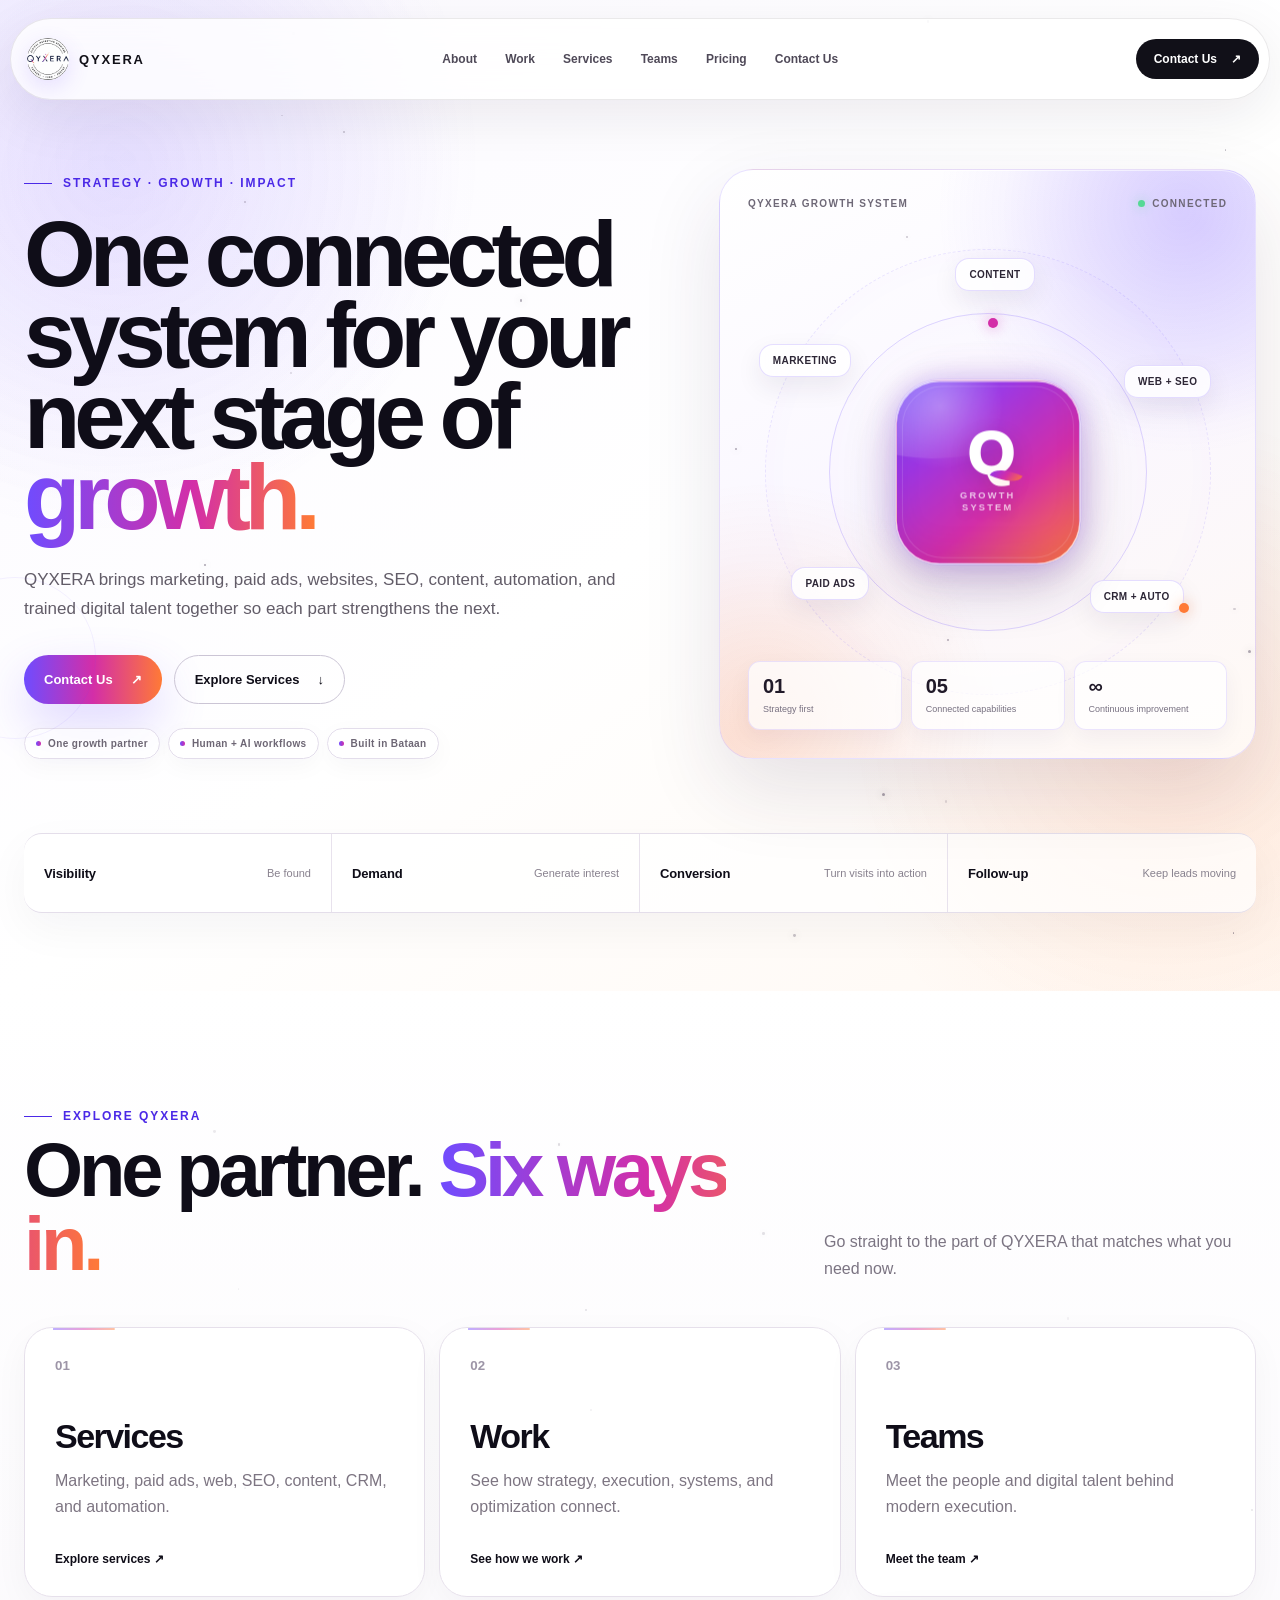
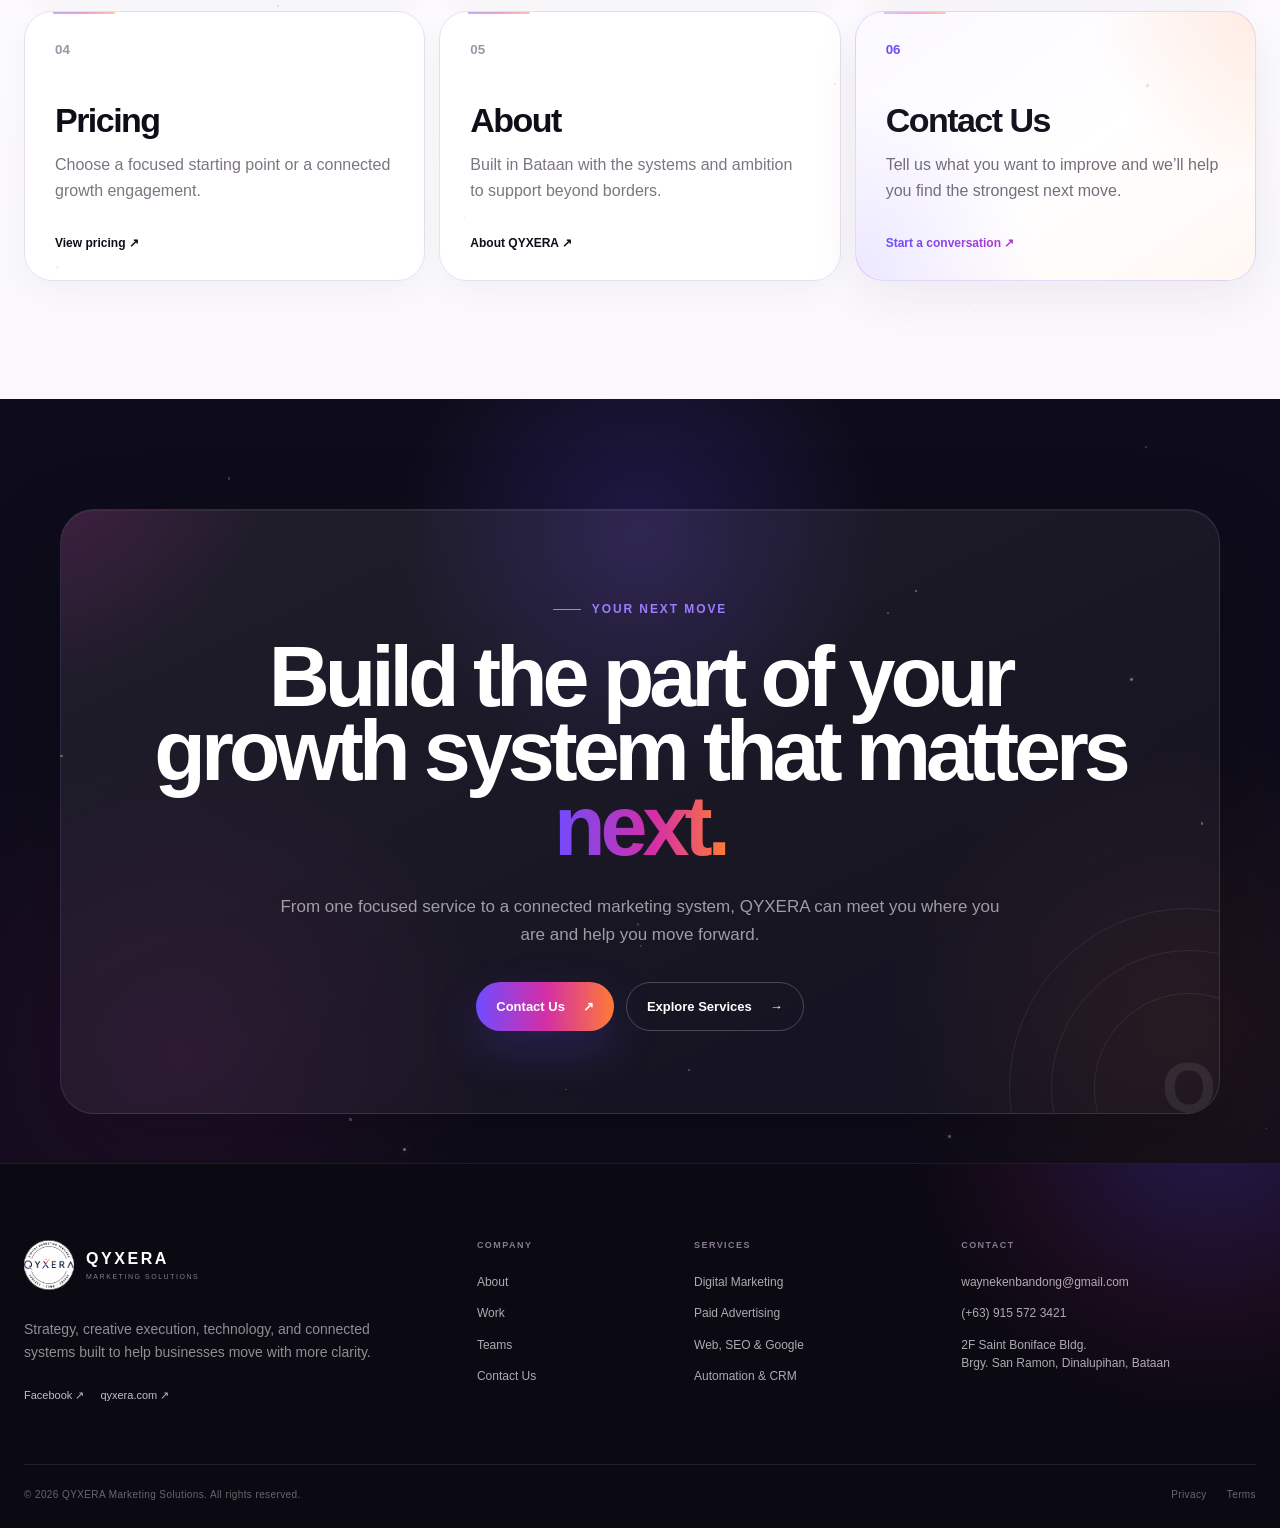
==== commit 9c392554: "Fix Home card 06" ====
--- a/index.html
+++ b/index.html
@@ -2,7 +2,7 @@
 
 <html lang="en"><head><meta charset="utf-8"/><meta content="width=device-width,initial-scale=1" name="viewport"/>
 <meta content="QYXERA connects marketing, paid advertising, websites, SEO, content, CRM, automation, and digital execution into one practical growth system." name="description"/><meta content="#0e0c1a" name="theme-color"/>
-<title>QYXERA Marketing Solutions | Connected Growth Systems</title><link href="style.css?v=16" rel="stylesheet"/><link href="https://qyxera.com/" rel="canonical"/><link href="assets/qyxera-logo.jpg" rel="icon" type="image/jpeg"/><link href="site.webmanifest" rel="manifest"/><meta content="index,follow,max-image-preview:large" name="robots"/><meta content="website" property="og:type"/><meta content="QYXERA Marketing Solutions" property="og:title"/><meta content="QYXERA connects marketing, paid advertising, websites, SEO, content, CRM, automation, and digital execution into one practical growth system." property="og:description"/><meta content="https://qyxera.com/" property="og:url"/><meta content="https://qyxera.com/assets/qyxera-orbital-brand.png" property="og:image"/><meta content="QYXERA Marketing Solutions" property="og:site_name"/><meta content="summary_large_image" name="twitter:card"/><meta content="QYXERA Marketing Solutions" name="twitter:title"/><meta content="QYXERA connects marketing, paid advertising, websites, SEO, content, CRM, automation, and digital execution into one practical growth system." name="twitter:description"/><meta content="https://qyxera.com/assets/qyxera-orbital-brand.png" name="twitter:image"/><script data-qyxera-schema="1" type="application/ld+json">{"@context":"https://schema.org","@type":"Organization","name":"QYXERA Marketing Solutions","url":"https://qyxera.com/","logo":"https://qyxera.com/assets/qyxera-logo.jpg","email":"waynekenbandong@gmail.com","telephone":"+63 915 572 3421","address":{"@type":"PostalAddress","streetAddress":"2F Saint Boniface Bldg, Brgy. San Ramon","addressLocality":"Dinalupihan","addressRegion":"Bataan","addressCountry":"PH"},"sameAs":["https://www.facebook.com/qyxeramarketing"]}</script></head>
+<title>QYXERA Marketing Solutions | Connected Growth Systems</title><link href="style.css?v=17" rel="stylesheet"/><link href="https://qyxera.com/" rel="canonical"/><link href="assets/qyxera-logo.jpg" rel="icon" type="image/jpeg"/><link href="site.webmanifest" rel="manifest"/><meta content="index,follow,max-image-preview:large" name="robots"/><meta content="website" property="og:type"/><meta content="QYXERA Marketing Solutions" property="og:title"/><meta content="QYXERA connects marketing, paid advertising, websites, SEO, content, CRM, automation, and digital execution into one practical growth system." property="og:description"/><meta content="https://qyxera.com/" property="og:url"/><meta content="https://qyxera.com/assets/qyxera-orbital-brand.png" property="og:image"/><meta content="QYXERA Marketing Solutions" property="og:site_name"/><meta content="summary_large_image" name="twitter:card"/><meta content="QYXERA Marketing Solutions" name="twitter:title"/><meta content="QYXERA connects marketing, paid advertising, websites, SEO, content, CRM, automation, and digital execution into one practical growth system." name="twitter:description"/><meta content="https://qyxera.com/assets/qyxera-orbital-brand.png" name="twitter:image"/><script data-qyxera-schema="1" type="application/ld+json">{"@context":"https://schema.org","@type":"Organization","name":"QYXERA Marketing Solutions","url":"https://qyxera.com/","logo":"https://qyxera.com/assets/qyxera-logo.jpg","email":"waynekenbandong@gmail.com","telephone":"+63 915 572 3421","address":{"@type":"PostalAddress","streetAddress":"2F Saint Boniface Bldg, Brgy. San Ramon","addressLocality":"Dinalupihan","addressRegion":"Bataan","addressCountry":"PH"},"sameAs":["https://www.facebook.com/qyxeramarketing"]}</script></head>
 <body><div aria-hidden="true" class="site-progress"><span></span></div><header class="site-nav">
 <a aria-label="QYXERA home" class="site-brand" href="index.html">
 <span class="site-brand-logo-wrap"><img alt="QYXERA logo" class="site-brand-logo" src="assets/qyxera-logo.jpg"/></span><span>QYXERA</span></a>
--- a/style.css
+++ b/style.css
@@ -255,7 +255,7 @@
 .page-hero-mark{justify-self:end;position:relative;width:min(350px,34vw);aspect-ratio:1;border:1px solid rgba(111,76,255,.25);border-radius:50%;display:grid;place-items:center}
 .page-hero-dark .page-hero-mark{border-color:rgba(255,255,255,.14)}
 .page-hero-mark:before,.page-hero-mark:after{content:"";position:absolute;inset:12%;border:1px solid rgba(111,76,255,.22);border-radius:50%}.page-hero-mark:after{inset:28%;border-style:dashed;animation:qh-spin 20s linear infinite}
-.page-hero-mark>span{font-size:clamp(78px,10vw,140px);line-height:1;font-weight:750;letter-spacing:-.0,7em;background:linear-gradient(135deg,#6f4cff,#d32ea8,#ff7a36);-webkit-background-clip:text;background-clip:text;color:transparent}
+.page-hero-mark>span{font-size:clamp(78px,10vw,140px);line-height:1;font-weight:750;letter-spacing:-0.07em;background:linear-gradient(135deg,#6f4cff,#d32ea8,#ff7a36);-webkit-background-clip:text;background-clip:text;color:transparent}
 .page-hero-mark i{position:absolute;width:10px;height:10px;border-radius:50%;background:#d32ea8;box-shadow:0 0 24px #d32ea8}.page-hero-mark i:nth-of-type(1){top:10%;left:47%}.page-hero-mark i:nth-of-type(2){bottom:18%;right:9%;background:#ff7a36;box-shadow:0 0 24px #ff7a36}
 .page-hero-mark small{position:absolute;bottom:13%;left:50%;transform:translateX(-50%);width:100%;padding:0 20px;text-align:center;white-space:nowrap;font-size:9px;font-weight:900;letter-spacing:.16em;line-height:1.55;box-sizing:border-box}
 .page-section-head{display:grid;grid-template-columns:1.25fr .75fr;gap:80px;align-items:end;margin-bottom:45px}.page-section-head h2{margin:10px 0 0;font-size:clamp(42px,6vw,76px);line-height:.98;letter-spacing:-.055em}.page-section-head p{margin:0;color:#7b7482;line-height:1.7;max-width:540px}.qh-dark .page-section-head p,.page-team-values .page-section-head p{color:rgba(255,255,255,.6)}
@@ -1227,3 +1227,46 @@
   background:radial-gradient(circle at center,rgba(111,76,255,.045),transparent 48%);
   border-radius:30px;
 }
+
+/* =========================================================
+   HOME EXPLORE CARD 06 — FINAL VISIBILITY + BRAND MATCH FIX
+   Fixes the specificity conflict where the light explore-card
+   background overrode the accent card while its text stayed white.
+   ========================================================= */
+.page-explore .page-link-card.accent{
+  background:
+    radial-gradient(circle at 100% 0%,rgba(255,122,54,.14),transparent 34%),
+    radial-gradient(circle at 0% 100%,rgba(111,76,255,.13),transparent 38%),
+    linear-gradient(145deg,#fbf9ff 0%,#fff 54%,#fff8f3 100%);
+  color:#17121f;
+  border:1px solid rgba(111,76,255,.18);
+  box-shadow:0 16px 48px rgba(55,34,83,.07);
+}
+
+.page-explore .page-link-card.accent small{
+  color:#6f4cff;
+}
+
+.page-explore .page-link-card.accent h3{
+  color:#17121f;
+}
+
+.page-explore .page-link-card.accent p{
+  color:#756d7b;
+}
+
+.page-explore .page-link-card.accent>span{
+  background:linear-gradient(90deg,#6f4cff,#d32ea8 58%,#ff7a36);
+  -webkit-background-clip:text;
+  background-clip:text;
+  color:transparent;
+}
+
+.page-explore .page-link-card.accent:hover{
+  border-color:rgba(111,76,255,.36);
+  box-shadow:0 26px 68px rgba(69,42,108,.13);
+}
+
+.page-explore .page-link-card.accent:hover>span{
+  color:transparent;
+}
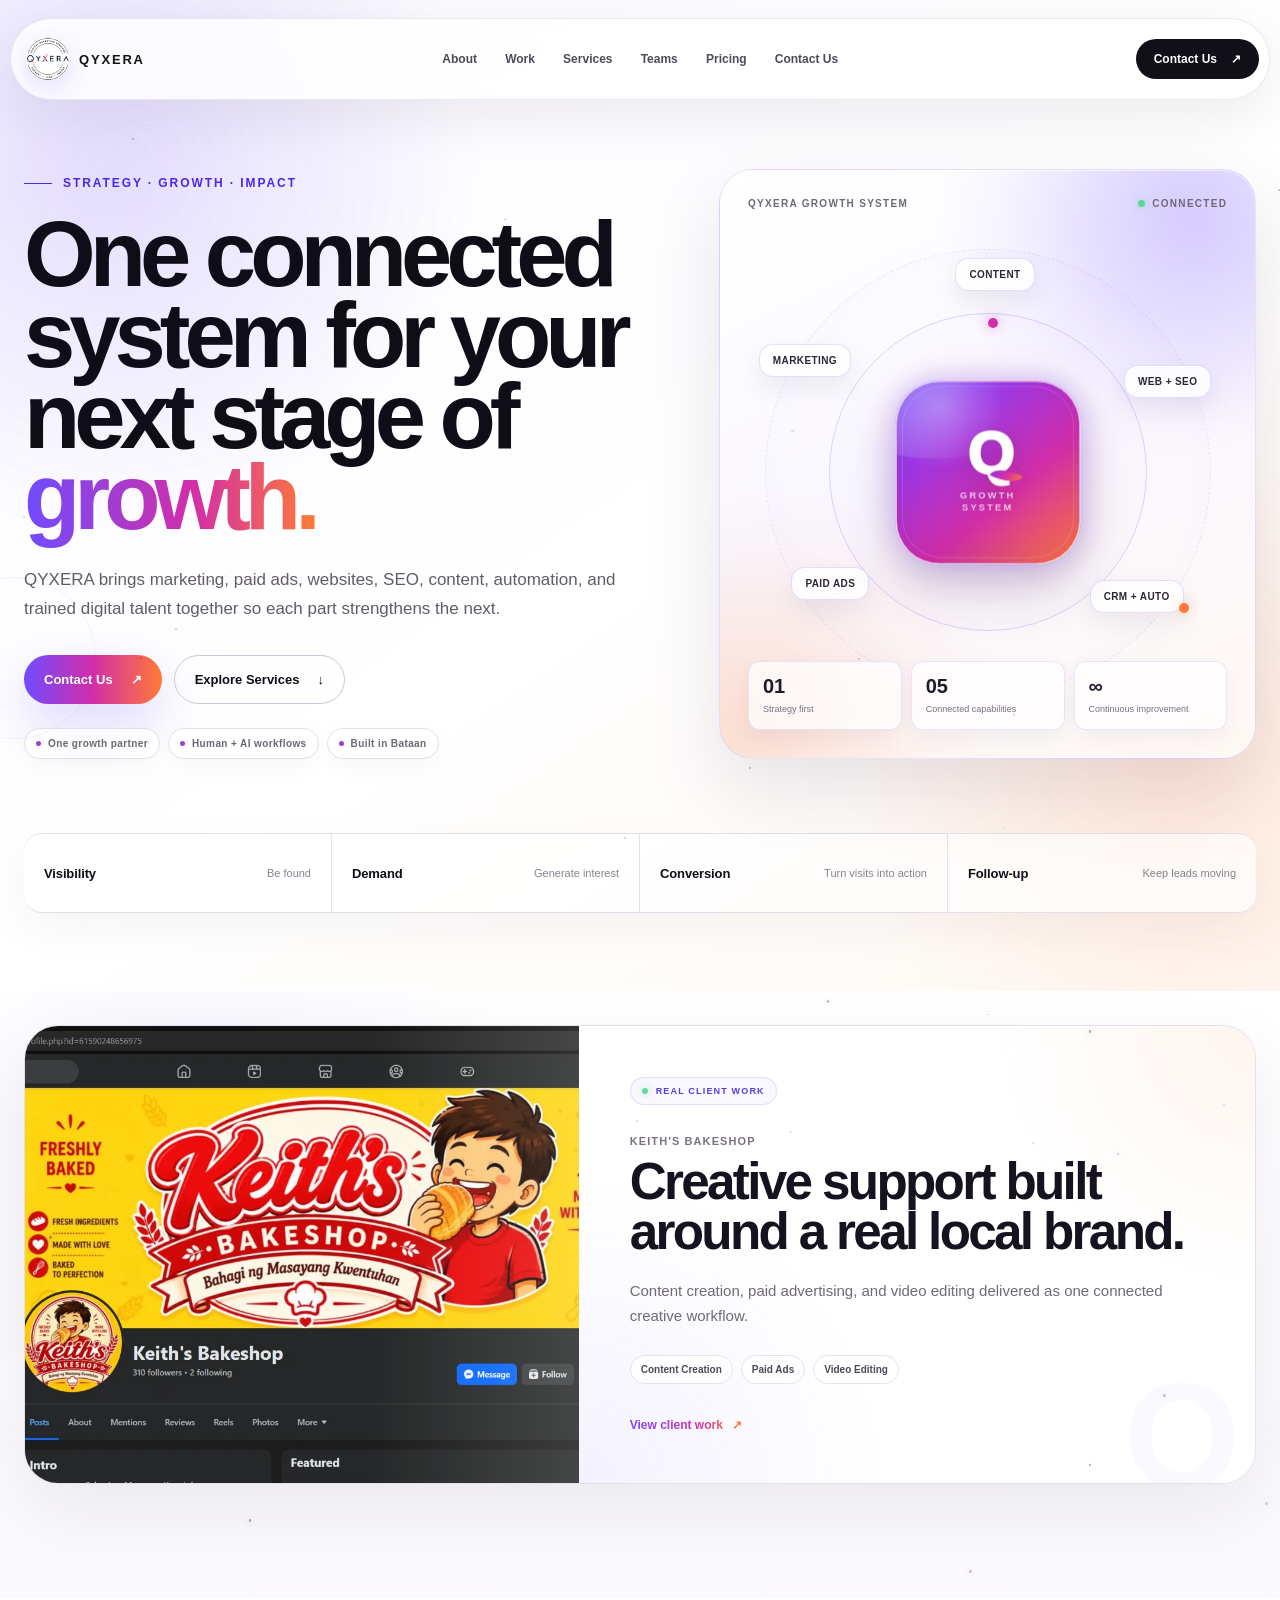
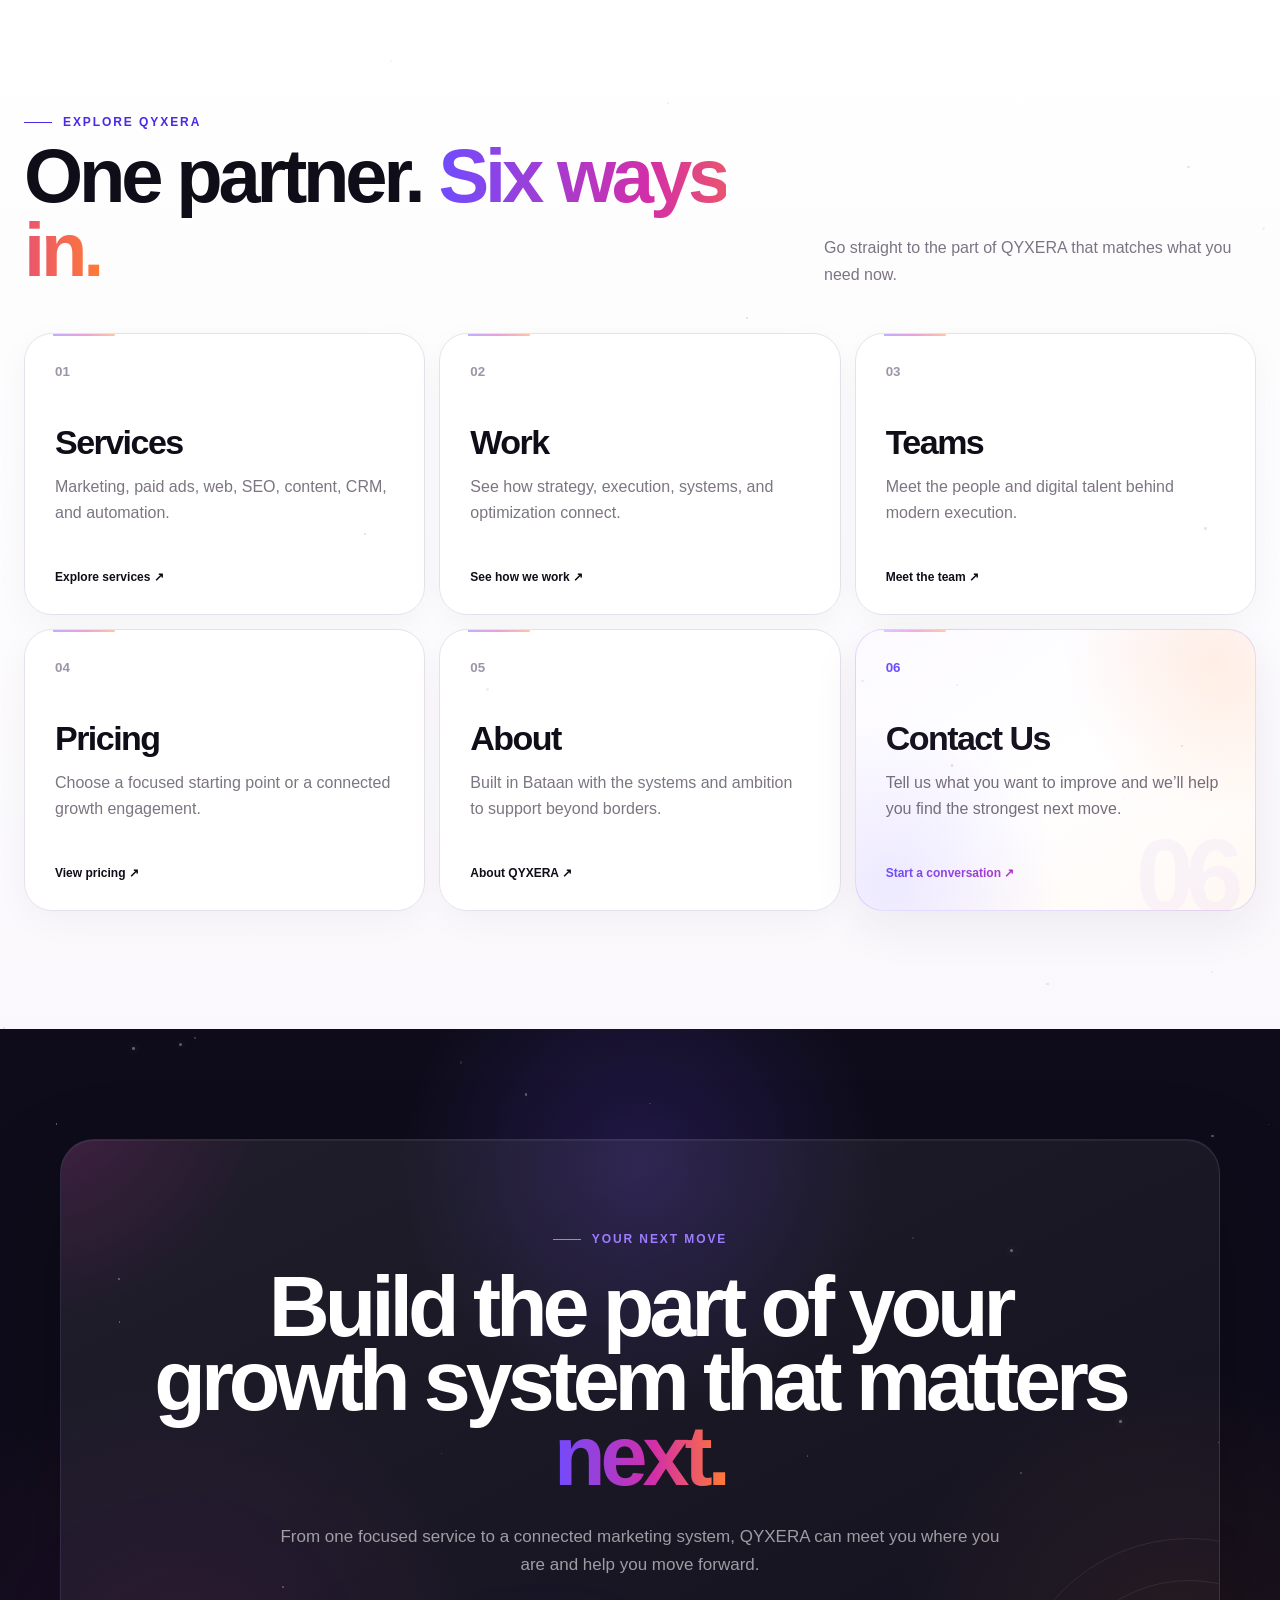
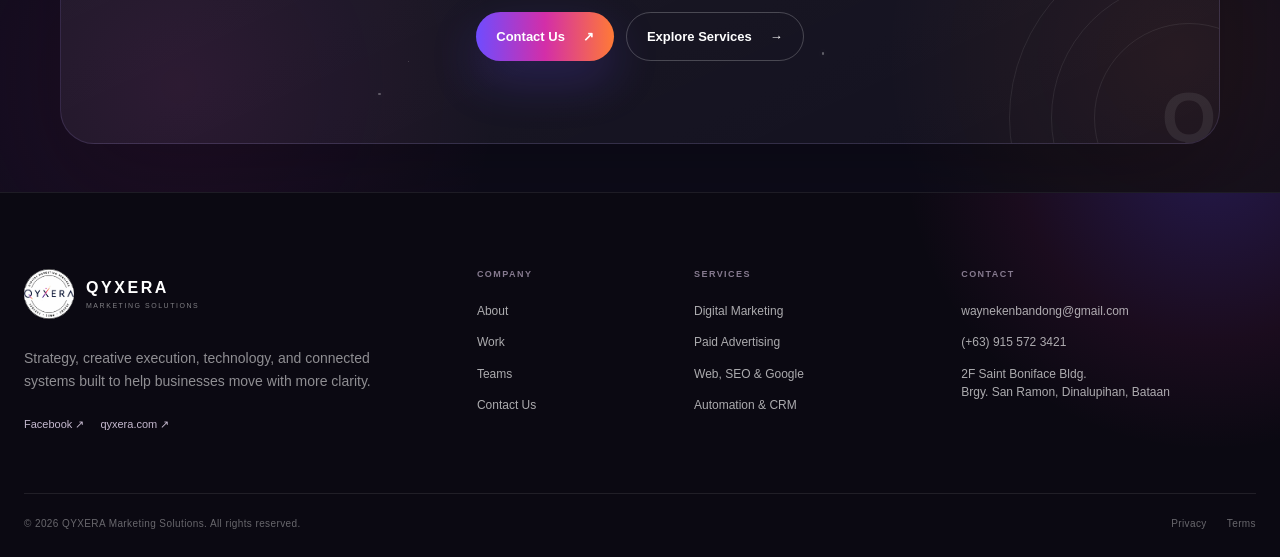
==== commit d1f0dbe1: "Enhance QYXERA website and add real client work" ====
--- a/index.html
+++ b/index.html
@@ -2,7 +2,7 @@
 
 <html lang="en"><head><meta charset="utf-8"/><meta content="width=device-width,initial-scale=1" name="viewport"/>
 <meta content="QYXERA connects marketing, paid advertising, websites, SEO, content, CRM, automation, and digital execution into one practical growth system." name="description"/><meta content="#0e0c1a" name="theme-color"/>
-<title>QYXERA Marketing Solutions | Connected Growth Systems</title><link href="style.css?v=17" rel="stylesheet"/><link href="https://qyxera.com/" rel="canonical"/><link href="assets/qyxera-logo.jpg" rel="icon" type="image/jpeg"/><link href="site.webmanifest" rel="manifest"/><meta content="index,follow,max-image-preview:large" name="robots"/><meta content="website" property="og:type"/><meta content="QYXERA Marketing Solutions" property="og:title"/><meta content="QYXERA connects marketing, paid advertising, websites, SEO, content, CRM, automation, and digital execution into one practical growth system." property="og:description"/><meta content="https://qyxera.com/" property="og:url"/><meta content="https://qyxera.com/assets/qyxera-orbital-brand.png" property="og:image"/><meta content="QYXERA Marketing Solutions" property="og:site_name"/><meta content="summary_large_image" name="twitter:card"/><meta content="QYXERA Marketing Solutions" name="twitter:title"/><meta content="QYXERA connects marketing, paid advertising, websites, SEO, content, CRM, automation, and digital execution into one practical growth system." name="twitter:description"/><meta content="https://qyxera.com/assets/qyxera-orbital-brand.png" name="twitter:image"/><script data-qyxera-schema="1" type="application/ld+json">{"@context":"https://schema.org","@type":"Organization","name":"QYXERA Marketing Solutions","url":"https://qyxera.com/","logo":"https://qyxera.com/assets/qyxera-logo.jpg","email":"waynekenbandong@gmail.com","telephone":"+63 915 572 3421","address":{"@type":"PostalAddress","streetAddress":"2F Saint Boniface Bldg, Brgy. San Ramon","addressLocality":"Dinalupihan","addressRegion":"Bataan","addressCountry":"PH"},"sameAs":["https://www.facebook.com/qyxeramarketing"]}</script></head>
+<title>QYXERA Marketing Solutions | Connected Growth Systems</title><link href="style.css?v=19" rel="stylesheet"/><link href="https://qyxera.com/" rel="canonical"/><link href="assets/qyxera-logo.jpg" rel="icon" type="image/jpeg"/><link href="site.webmanifest" rel="manifest"/><meta content="index,follow,max-image-preview:large" name="robots"/><meta content="website" property="og:type"/><meta content="QYXERA Marketing Solutions" property="og:title"/><meta content="QYXERA connects marketing, paid advertising, websites, SEO, content, CRM, automation, and digital execution into one practical growth system." property="og:description"/><meta content="https://qyxera.com/" property="og:url"/><meta content="https://qyxera.com/assets/qyxera-orbital-brand.png" property="og:image"/><meta content="QYXERA Marketing Solutions" property="og:site_name"/><meta content="summary_large_image" name="twitter:card"/><meta content="QYXERA Marketing Solutions" name="twitter:title"/><meta content="QYXERA connects marketing, paid advertising, websites, SEO, content, CRM, automation, and digital execution into one practical growth system." name="twitter:description"/><meta content="https://qyxera.com/assets/qyxera-orbital-brand.png" name="twitter:image"/><script data-qyxera-schema="1" type="application/ld+json">{"@context":"https://schema.org","@type":"Organization","name":"QYXERA Marketing Solutions","url":"https://qyxera.com/","logo":"https://qyxera.com/assets/qyxera-logo.jpg","email":"waynekenbandong@gmail.com","telephone":"+63 915 572 3421","address":{"@type":"PostalAddress","streetAddress":"2F Saint Boniface Bldg, Brgy. San Ramon","addressLocality":"Dinalupihan","addressRegion":"Bataan","addressCountry":"PH"},"sameAs":["https://www.facebook.com/qyxeramarketing"]}</script></head>
 <body><div aria-hidden="true" class="site-progress"><span></span></div><header class="site-nav">
 <a aria-label="QYXERA home" class="site-brand" href="index.html">
 <span class="site-brand-logo-wrap"><img alt="QYXERA logo" class="site-brand-logo" src="assets/qyxera-logo.jpg"/></span><span>QYXERA</span></a>
@@ -38,7 +38,12 @@
 </div>
 <div class="qh-outcomes"><div class="qh-outcome"><b>Visibility</b><span>Be found</span></div><div class="qh-outcome"><b>Demand</b><span>Generate interest</span></div><div class="qh-outcome"><b>Conversion</b><span>Turn visits into action</span></div><div class="qh-outcome"><b>Follow-up</b><span>Keep leads moving</span></div></div>
 </div></div>
-</section><section class="qh-section qh-light page-explore"><div aria-hidden="true" class="qh-sparks"></div><div class="qh-inner"><div class="qh-wrap"><div class="page-section-head qh-reveal"><div><div class="qh-kicker">Explore QYXERA</div><h2>One partner. <span class="qh-gradient">Six ways in.</span></h2></div><p>Go straight to the part of QYXERA that matches what you need now.</p></div><div class="page-link-grid">
+</section><section class="qh-section qh-light home-client-proof" id="client-proof"><div aria-hidden="true" class="qh-sparks"></div><div class="qh-inner"><div class="qh-wrap">
+<a class="home-client-card qh-reveal" href="work.html#client-work" aria-label="View QYXERA client work for Keith's Bakeshop">
+<div class="home-client-visual"><img src="assets/keiths-bakeshop-facebook.webp" alt="Keith's Bakeshop Facebook page" loading="lazy" decoding="async"/></div>
+<div class="home-client-copy"><div class="client-proof-badge"><i></i> REAL CLIENT WORK</div><div><small>Keith's Bakeshop</small><h2>Creative support built around a real local brand.</h2><p>Content creation, paid advertising, and video editing delivered as one connected creative workflow.</p></div><div class="client-service-row"><span>Content Creation</span><span>Paid Ads</span><span>Video Editing</span></div><strong>View client work <span>↗</span></strong></div>
+</a>
+</div></div></section><section class="qh-section qh-light page-explore"><div aria-hidden="true" class="qh-sparks"></div><div class="qh-inner"><div class="qh-wrap"><div class="page-section-head qh-reveal"><div><div class="qh-kicker">Explore QYXERA</div><h2>One partner. <span class="qh-gradient">Six ways in.</span></h2></div><p>Go straight to the part of QYXERA that matches what you need now.</p></div><div class="page-link-grid">
 <a class="page-link-card qh-reveal" href="services.html"><small>01</small><h3>Services</h3><p>Marketing, paid ads, web, SEO, content, CRM, and automation.</p><span>Explore services ↗</span></a>
 <a class="page-link-card qh-reveal" href="work.html"><small>02</small><h3>Work</h3><p>See how strategy, execution, systems, and optimization connect.</p><span>See how we work ↗</span></a>
 <a class="page-link-card qh-reveal" href="teams.html"><small>03</small><h3>Teams</h3><p>Meet the people and digital talent behind modern execution.</p><span>Meet the team ↗</span></a>
@@ -60,4 +65,4 @@
 </div>
 <div class="footer-bottom"><span>© 2026 QYXERA Marketing Solutions. All rights reserved.</span><div><a href="privacy.html">Privacy</a><a href="terms.html">Terms</a></div></div>
 </div>
-</footer><script src="script.js?v=16"></script></body></html>+</footer><script src="script.js?v=17"></script></body></html>
--- a/style.css
+++ b/style.css
@@ -1270,3 +1270,403 @@
 .page-explore .page-link-card.accent:hover>span{
   color:transparent;
 }
+
+/* =========================================================
+   QYXERA v19 — REAL PROOF + FINAL PREMIUM ENHANCEMENT
+   Adds a verified client-work layer and tightens Home/Work polish.
+   ========================================================= */
+
+/* Navigation gets a slightly clearer interactive state without changing layout. */
+.site-nav-cta{
+  position:relative;
+  overflow:hidden;
+  isolation:isolate;
+}
+.site-nav-cta:before{
+  content:"";
+  position:absolute;
+  inset:0;
+  z-index:-1;
+  background:linear-gradient(90deg,#6f4cff,#d32ea8 58%,#ff7a36);
+  opacity:0;
+  transition:opacity .28s ease;
+}
+.site-nav-cta:hover{background:#111018}
+.site-nav-cta:hover:before{opacity:1}
+
+/* Home: real client proof bridge between the hero and the page directory. */
+.home-client-proof{
+  padding:34px 0 112px;
+  background:
+    radial-gradient(circle at 16% 24%,rgba(111,76,255,.055),transparent 27%),
+    linear-gradient(180deg,#fff 0%,#fbf9fd 100%);
+}
+.home-client-card{
+  display:grid;
+  grid-template-columns:minmax(0,.9fr) minmax(0,1.1fr);
+  min-height:410px;
+  overflow:hidden;
+  border:1px solid #e5dfeb;
+  border-radius:34px;
+  background:#fff;
+  color:#17121f!important;
+  text-decoration:none!important;
+  box-shadow:0 26px 70px rgba(38,24,58,.075);
+  transition:transform .38s cubic-bezier(.2,.75,.2,1),box-shadow .38s ease,border-color .38s ease;
+}
+.home-client-card:hover{
+  transform:translateY(-6px);
+  border-color:rgba(111,76,255,.27);
+  box-shadow:0 34px 90px rgba(48,28,78,.12);
+}
+.home-client-visual{
+  position:relative;
+  min-height:410px;
+  overflow:hidden;
+  background:linear-gradient(145deg,#fff5cf,#ffe158);
+}
+.home-client-visual:after{
+  content:"";
+  position:absolute;
+  inset:0;
+  pointer-events:none;
+  background:linear-gradient(90deg,transparent 62%,rgba(255,255,255,.14));
+}
+.home-client-visual img{
+  width:100%;
+  height:100%;
+  display:block;
+  object-fit:cover;
+  object-position:center;
+  transition:transform .65s cubic-bezier(.2,.75,.2,1);
+}
+.home-client-card:hover .home-client-visual img{transform:scale(1.025)}
+.home-client-copy{
+  position:relative;
+  display:flex;
+  flex-direction:column;
+  justify-content:center;
+  padding:clamp(34px,4vw,58px);
+  background:
+    radial-gradient(circle at 100% 0%,rgba(255,122,54,.075),transparent 32%),
+    radial-gradient(circle at 0% 100%,rgba(111,76,255,.075),transparent 38%),
+    #fff;
+}
+.home-client-copy:after{
+  content:"Q";
+  position:absolute;
+  right:28px;
+  bottom:-28px;
+  font-size:150px;
+  line-height:1;
+  font-weight:900;
+  letter-spacing:-.09em;
+  color:rgba(111,76,255,.035);
+  pointer-events:none;
+}
+.client-proof-badge{
+  display:inline-flex;
+  align-items:center;
+  gap:8px;
+  width:max-content;
+  margin-bottom:30px;
+  padding:8px 11px;
+  border:1px solid rgba(111,76,255,.16);
+  border-radius:999px;
+  background:#faf8ff;
+  color:#5a3ddb;
+  font-size:9px;
+  font-weight:900;
+  letter-spacing:.13em;
+}
+.client-proof-badge i{
+  width:6px;
+  height:6px;
+  border-radius:50%;
+  background:#60d99a;
+  box-shadow:0 0 10px rgba(96,217,154,.6);
+}
+.home-client-copy small{
+  display:block;
+  margin-bottom:10px;
+  color:#7a7280;
+  font-size:11px;
+  font-weight:850;
+  letter-spacing:.1em;
+  text-transform:uppercase;
+}
+.home-client-copy h2{
+  max-width:610px;
+  margin:0;
+  font-size:clamp(36px,4vw,58px);
+  line-height:.98;
+  letter-spacing:-.052em;
+}
+.home-client-copy p{
+  max-width:610px;
+  margin:20px 0 0;
+  color:#706978;
+  font-size:15px;
+  line-height:1.68;
+}
+.client-service-row{
+  display:flex;
+  flex-wrap:wrap;
+  gap:8px;
+  margin-top:27px;
+}
+.client-service-row span,.real-client-services span{
+  padding:8px 10px;
+  border:1px solid #e7e1ec;
+  border-radius:999px;
+  background:rgba(255,255,255,.82);
+  color:#4f4857;
+  font-size:10px;
+  font-weight:800;
+}
+.home-client-copy>strong{
+  position:relative;
+  z-index:1;
+  display:inline-flex;
+  align-items:center;
+  gap:9px;
+  width:max-content;
+  margin-top:34px;
+  font-size:12px;
+  font-weight:900;
+  background:linear-gradient(90deg,#6f4cff,#d32ea8 58%,#ff7a36);
+  -webkit-background-clip:text;
+  background-clip:text;
+  color:transparent;
+}
+.home-client-copy>strong span{transition:transform .28s ease}
+.home-client-card:hover .home-client-copy>strong span{transform:translate(3px,-2px)}
+
+/* Home directory: make card 06 feel intentional rather than simply another white card. */
+.page-explore .page-link-card.accent{
+  background:
+    radial-gradient(circle at 90% 12%,rgba(255,122,54,.13),transparent 34%),
+    radial-gradient(circle at 9% 92%,rgba(111,76,255,.12),transparent 38%),
+    linear-gradient(145deg,#fcfaff 0%,#fff 53%,#fff8f3 100%);
+}
+.page-explore .page-link-card.accent:after{
+  content:"06";
+  position:absolute;
+  right:20px;
+  bottom:-18px;
+  font-size:104px;
+  line-height:1;
+  font-weight:900;
+  letter-spacing:-.08em;
+  color:rgba(111,76,255,.045);
+  pointer-events:none;
+}
+.page-explore .page-link-card.accent>*{position:relative;z-index:1}
+
+/* Work page: one real client collaboration, presented without invented KPIs. */
+.work-client-section{
+  padding:118px 0 126px;
+  background:
+    radial-gradient(circle at 88% 18%,rgba(255,122,54,.07),transparent 24%),
+    radial-gradient(circle at 9% 76%,rgba(111,76,255,.07),transparent 28%),
+    linear-gradient(180deg,#fff 0%,#f9f7fb 100%);
+}
+.real-client-card{
+  display:grid;
+  grid-template-columns:minmax(0,1.08fr) minmax(360px,.92fr);
+  overflow:hidden;
+  min-height:560px;
+  border:1px solid #e4deea;
+  border-radius:34px;
+  background:#fff;
+  box-shadow:0 28px 84px rgba(40,23,63,.085);
+}
+.real-client-media{
+  position:relative;
+  min-height:560px;
+  overflow:hidden;
+  background:#17121f;
+}
+.real-client-media:after{
+  content:"";
+  position:absolute;
+  inset:0;
+  pointer-events:none;
+  box-shadow:inset 0 0 0 1px rgba(255,255,255,.08);
+}
+.real-client-media img{
+  width:100%;
+  height:100%;
+  display:block;
+  object-fit:cover;
+  object-position:center;
+  transition:transform .7s cubic-bezier(.2,.75,.2,1);
+}
+.real-client-card:hover .real-client-media img{transform:scale(1.018)}
+.real-client-browser{
+  position:absolute;
+  z-index:2;
+  left:18px;
+  right:18px;
+  top:18px;
+  height:38px;
+  display:flex;
+  align-items:center;
+  gap:6px;
+  padding:0 13px;
+  border:1px solid rgba(255,255,255,.18);
+  border-radius:12px;
+  background:rgba(18,14,28,.72);
+  backdrop-filter:blur(16px);
+  -webkit-backdrop-filter:blur(16px);
+  box-shadow:0 10px 25px rgba(0,0,0,.18);
+}
+.real-client-browser span{
+  width:7px;
+  height:7px;
+  border-radius:50%;
+  background:rgba(255,255,255,.33);
+}
+.real-client-browser small{
+  margin-left:6px;
+  color:rgba(255,255,255,.62);
+  font-size:9px;
+  font-weight:800;
+  letter-spacing:.08em;
+}
+.real-client-copy{
+  position:relative;
+  display:flex;
+  flex-direction:column;
+  justify-content:center;
+  padding:clamp(36px,4.3vw,64px);
+  overflow:hidden;
+}
+.real-client-copy:after{
+  content:"Q";
+  position:absolute;
+  right:-18px;
+  bottom:-42px;
+  font-size:220px;
+  line-height:1;
+  font-weight:900;
+  color:rgba(111,76,255,.035);
+  pointer-events:none;
+}
+.real-client-copy>small{
+  position:relative;
+  z-index:1;
+  color:#8b8391;
+  font-size:10px;
+  font-weight:900;
+  letter-spacing:.15em;
+}
+.real-client-copy h3{
+  position:relative;
+  z-index:1;
+  margin:11px 0 18px;
+  font-size:clamp(42px,5vw,68px);
+  line-height:.94;
+  letter-spacing:-.06em;
+}
+.real-client-copy>p{
+  position:relative;
+  z-index:1;
+  max-width:570px;
+  margin:0;
+  color:#706878;
+  font-size:15px;
+  line-height:1.72;
+}
+.real-client-services{
+  position:relative;
+  z-index:1;
+  display:flex;
+  flex-wrap:wrap;
+  gap:8px;
+  margin-top:25px;
+}
+.real-client-scope{
+  position:relative;
+  z-index:1;
+  margin-top:30px;
+  padding-top:22px;
+  border-top:1px solid #ece7ef;
+}
+.real-client-scope span{
+  display:block;
+  margin-bottom:7px;
+  color:#9a929f;
+  font-size:9px;
+  font-weight:900;
+  letter-spacing:.14em;
+  text-transform:uppercase;
+}
+.real-client-scope strong{
+  display:block;
+  max-width:560px;
+  color:#302a36;
+  font-size:13px;
+  line-height:1.6;
+}
+.real-client-copy>a{
+  position:relative;
+  z-index:1;
+  display:inline-flex;
+  align-items:center;
+  gap:9px;
+  width:max-content;
+  margin-top:30px;
+  color:#17121f;
+  text-decoration:none;
+  font-size:12px;
+  font-weight:900;
+}
+.real-client-copy>a:before{
+  content:"";
+  position:absolute;
+  left:0;
+  right:0;
+  bottom:-5px;
+  height:2px;
+  background:linear-gradient(90deg,#6f4cff,#d32ea8,#ff7a36);
+  transform:scaleX(.25);
+  transform-origin:left;
+  transition:transform .3s ease;
+}
+.real-client-copy>a:hover:before{transform:scaleX(1)}
+
+/* Small layout refinements for better rhythm on large screens. */
+@media(min-width:1180px){
+  .page-explore .page-link-card{min-height:282px}
+  .work-client-section .page-section-head{margin-bottom:46px}
+}
+
+@media(max-width:980px){
+  .home-client-card,.real-client-card{grid-template-columns:1fr}
+  .home-client-visual{min-height:360px}
+  .real-client-media{min-height:430px}
+  .real-client-card{min-height:0}
+  .home-client-proof{padding-bottom:92px}
+  .work-client-section{padding:96px 0 104px}
+}
+
+@media(max-width:680px){
+  .home-client-proof{padding:18px 0 78px}
+  .home-client-card,.real-client-card{border-radius:24px}
+  .home-client-visual{min-height:250px}
+  .home-client-copy{padding:30px 24px 34px}
+  .home-client-copy h2{font-size:clamp(34px,10.5vw,46px)}
+  .client-proof-badge{margin-bottom:22px}
+  .work-client-section{padding:78px 0 84px}
+  .real-client-media{min-height:300px}
+  .real-client-browser{left:12px;right:12px;top:12px}
+  .real-client-copy{padding:32px 24px 38px}
+  .real-client-copy h3{font-size:clamp(42px,13vw,56px)}
+  .real-client-copy:after{font-size:160px}
+}
+
+@media(prefers-reduced-motion:reduce){
+  .home-client-card,.home-client-visual img,.real-client-media img,.site-nav-cta:before{transition:none!important}
+  .home-client-card:hover,.real-client-card:hover{transform:none!important}
+}
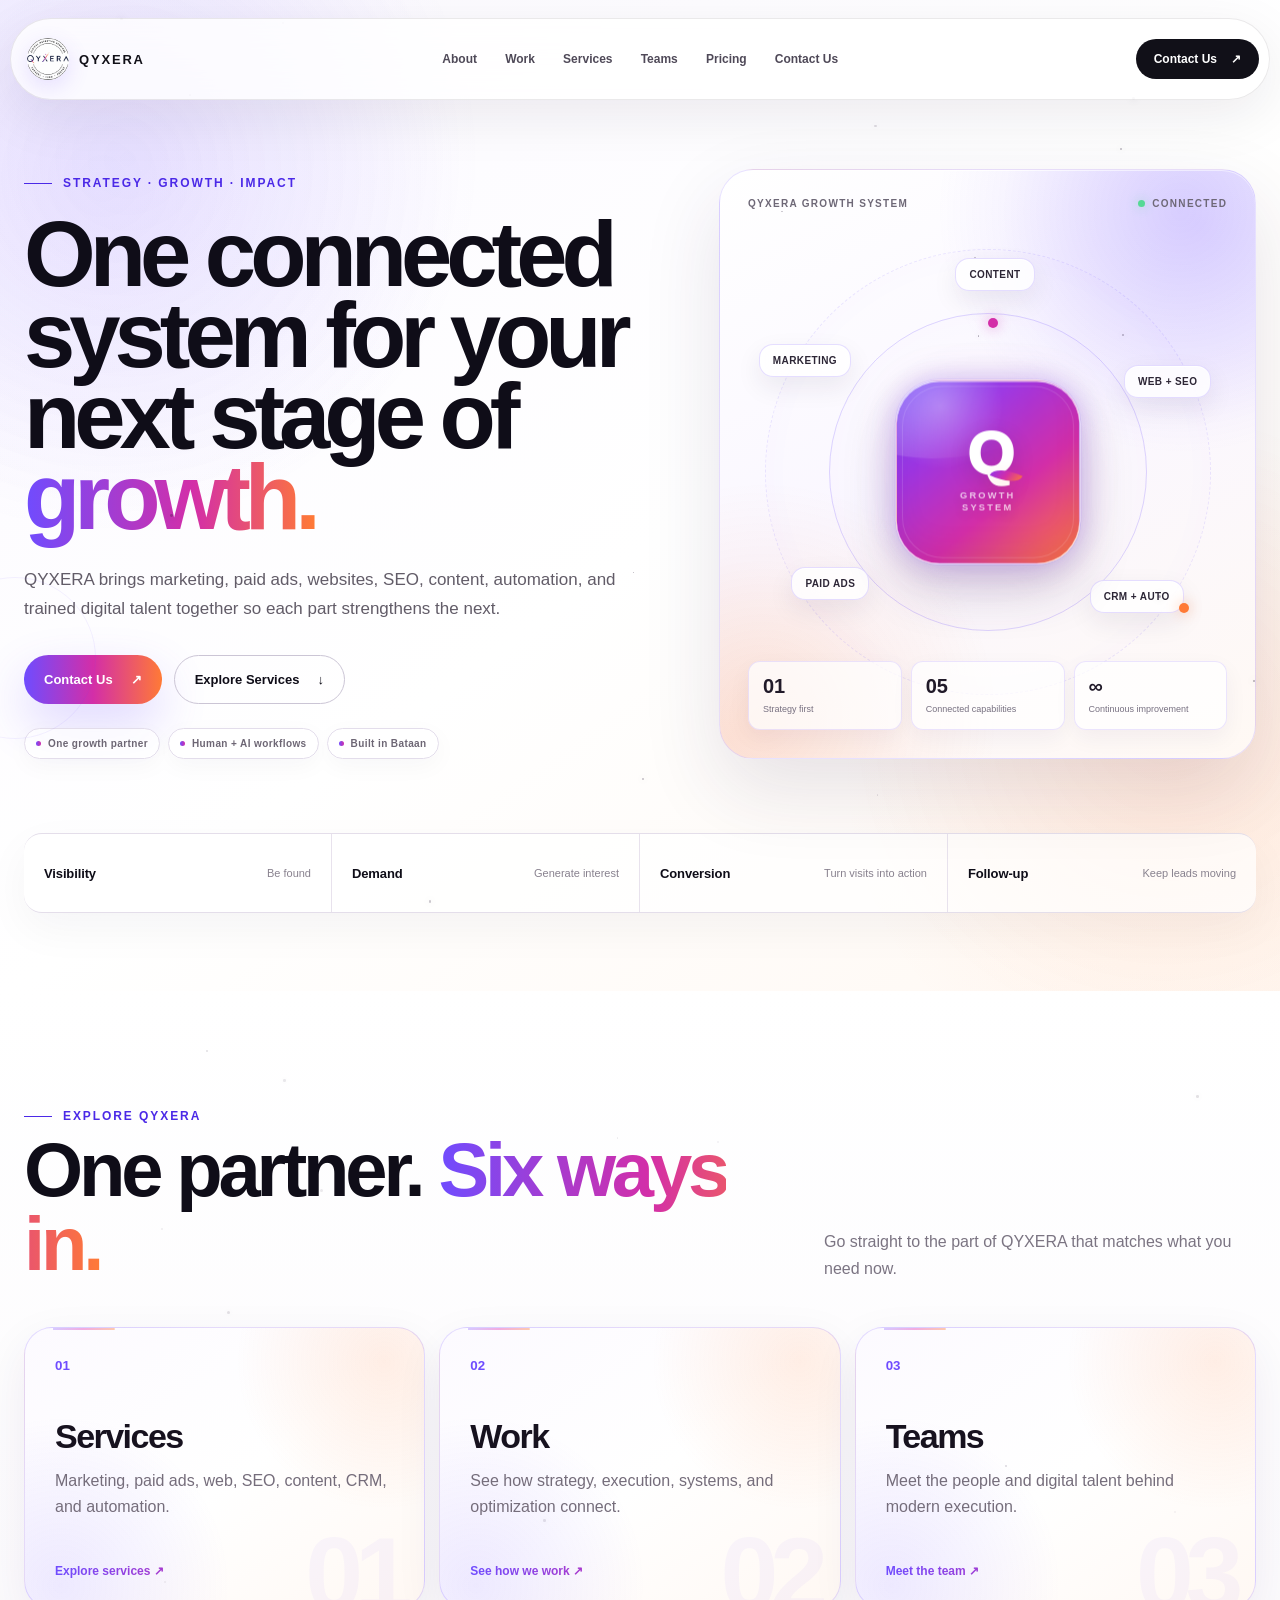
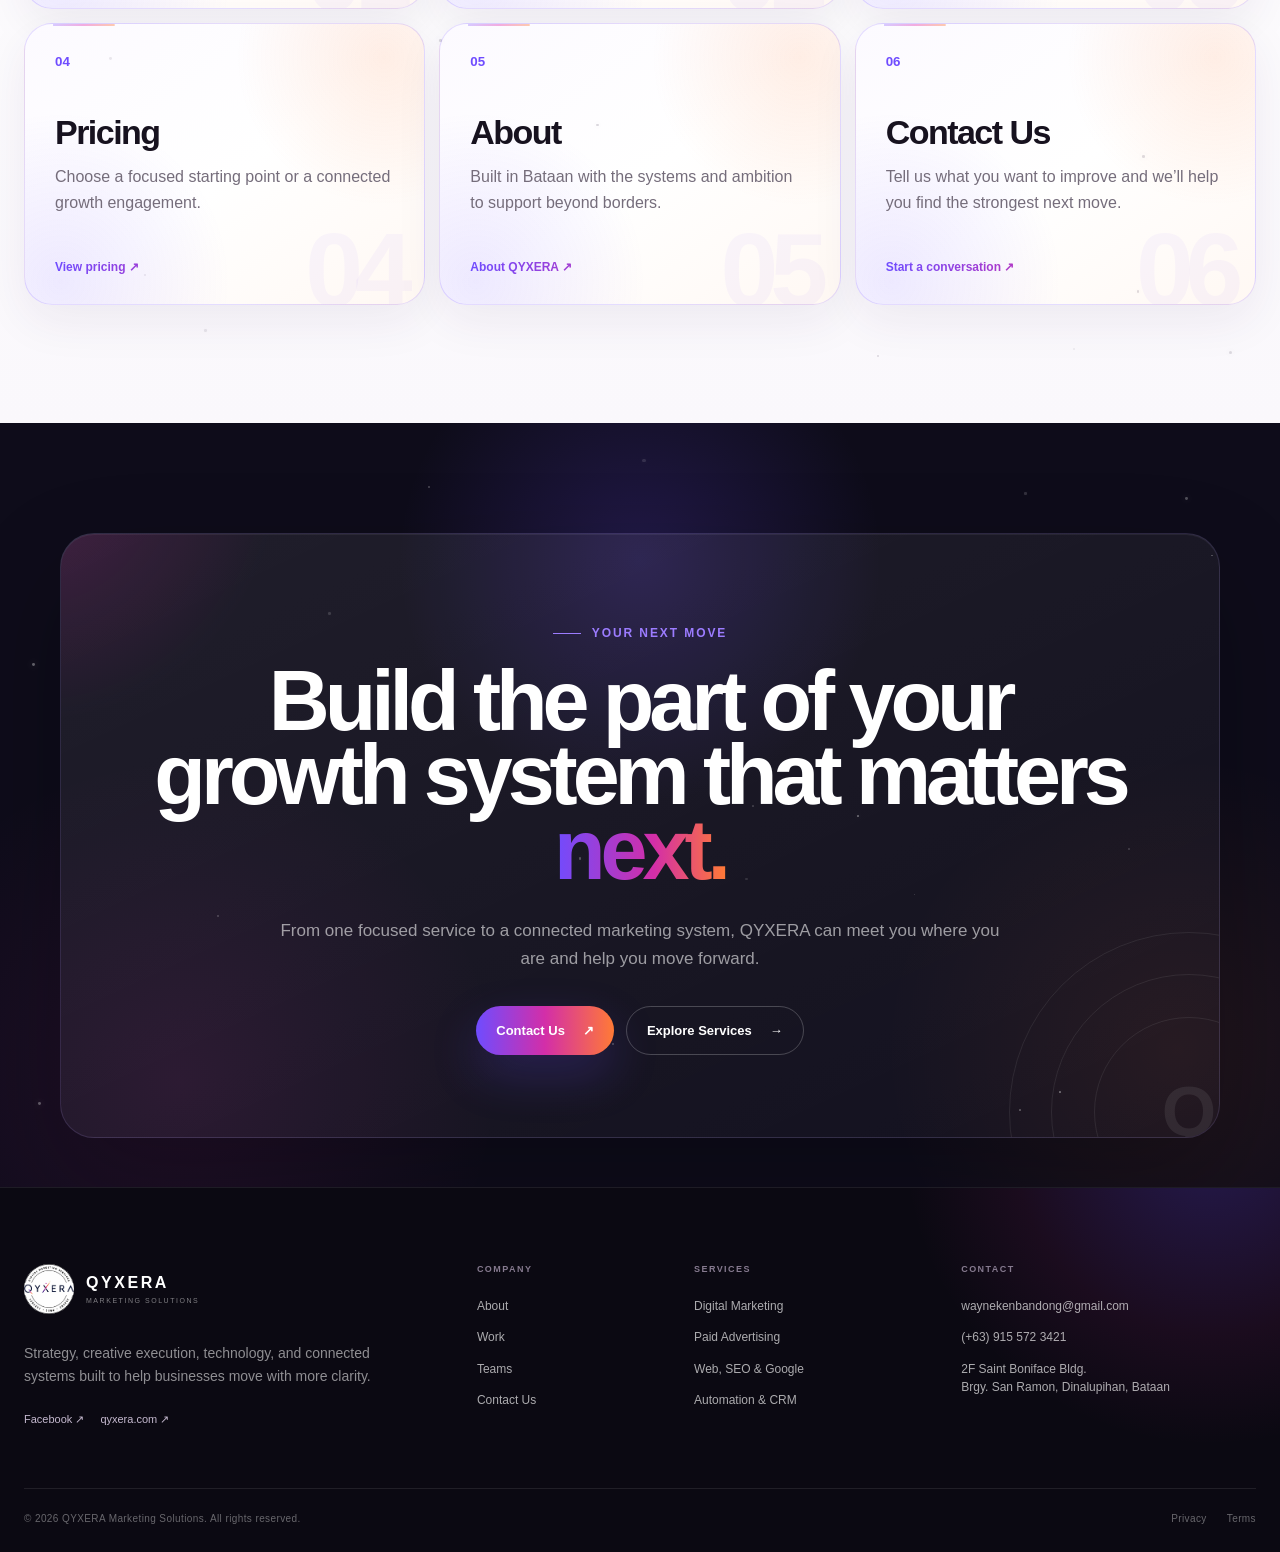
==== commit 45965f28: "Unify home cards and remove client section" ====
--- a/index.html
+++ b/index.html
@@ -2,7 +2,7 @@
 
 <html lang="en"><head><meta charset="utf-8"/><meta content="width=device-width,initial-scale=1" name="viewport"/>
 <meta content="QYXERA connects marketing, paid advertising, websites, SEO, content, CRM, automation, and digital execution into one practical growth system." name="description"/><meta content="#0e0c1a" name="theme-color"/>
-<title>QYXERA Marketing Solutions | Connected Growth Systems</title><link href="style.css?v=19" rel="stylesheet"/><link href="https://qyxera.com/" rel="canonical"/><link href="assets/qyxera-logo.jpg" rel="icon" type="image/jpeg"/><link href="site.webmanifest" rel="manifest"/><meta content="index,follow,max-image-preview:large" name="robots"/><meta content="website" property="og:type"/><meta content="QYXERA Marketing Solutions" property="og:title"/><meta content="QYXERA connects marketing, paid advertising, websites, SEO, content, CRM, automation, and digital execution into one practical growth system." property="og:description"/><meta content="https://qyxera.com/" property="og:url"/><meta content="https://qyxera.com/assets/qyxera-orbital-brand.png" property="og:image"/><meta content="QYXERA Marketing Solutions" property="og:site_name"/><meta content="summary_large_image" name="twitter:card"/><meta content="QYXERA Marketing Solutions" name="twitter:title"/><meta content="QYXERA connects marketing, paid advertising, websites, SEO, content, CRM, automation, and digital execution into one practical growth system." name="twitter:description"/><meta content="https://qyxera.com/assets/qyxera-orbital-brand.png" name="twitter:image"/><script data-qyxera-schema="1" type="application/ld+json">{"@context":"https://schema.org","@type":"Organization","name":"QYXERA Marketing Solutions","url":"https://qyxera.com/","logo":"https://qyxera.com/assets/qyxera-logo.jpg","email":"waynekenbandong@gmail.com","telephone":"+63 915 572 3421","address":{"@type":"PostalAddress","streetAddress":"2F Saint Boniface Bldg, Brgy. San Ramon","addressLocality":"Dinalupihan","addressRegion":"Bataan","addressCountry":"PH"},"sameAs":["https://www.facebook.com/qyxeramarketing"]}</script></head>
+<title>QYXERA Marketing Solutions | Connected Growth Systems</title><link href="style.css?v=20" rel="stylesheet"/><link href="https://qyxera.com/" rel="canonical"/><link href="assets/qyxera-logo.jpg" rel="icon" type="image/jpeg"/><link href="site.webmanifest" rel="manifest"/><meta content="index,follow,max-image-preview:large" name="robots"/><meta content="website" property="og:type"/><meta content="QYXERA Marketing Solutions" property="og:title"/><meta content="QYXERA connects marketing, paid advertising, websites, SEO, content, CRM, automation, and digital execution into one practical growth system." property="og:description"/><meta content="https://qyxera.com/" property="og:url"/><meta content="https://qyxera.com/assets/qyxera-orbital-brand.png" property="og:image"/><meta content="QYXERA Marketing Solutions" property="og:site_name"/><meta content="summary_large_image" name="twitter:card"/><meta content="QYXERA Marketing Solutions" name="twitter:title"/><meta content="QYXERA connects marketing, paid advertising, websites, SEO, content, CRM, automation, and digital execution into one practical growth system." name="twitter:description"/><meta content="https://qyxera.com/assets/qyxera-orbital-brand.png" name="twitter:image"/><script data-qyxera-schema="1" type="application/ld+json">{"@context":"https://schema.org","@type":"Organization","name":"QYXERA Marketing Solutions","url":"https://qyxera.com/","logo":"https://qyxera.com/assets/qyxera-logo.jpg","email":"waynekenbandong@gmail.com","telephone":"+63 915 572 3421","address":{"@type":"PostalAddress","streetAddress":"2F Saint Boniface Bldg, Brgy. San Ramon","addressLocality":"Dinalupihan","addressRegion":"Bataan","addressCountry":"PH"},"sameAs":["https://www.facebook.com/qyxeramarketing"]}</script></head>
 <body><div aria-hidden="true" class="site-progress"><span></span></div><header class="site-nav">
 <a aria-label="QYXERA home" class="site-brand" href="index.html">
 <span class="site-brand-logo-wrap"><img alt="QYXERA logo" class="site-brand-logo" src="assets/qyxera-logo.jpg"/></span><span>QYXERA</span></a>
@@ -38,18 +38,13 @@
 </div>
 <div class="qh-outcomes"><div class="qh-outcome"><b>Visibility</b><span>Be found</span></div><div class="qh-outcome"><b>Demand</b><span>Generate interest</span></div><div class="qh-outcome"><b>Conversion</b><span>Turn visits into action</span></div><div class="qh-outcome"><b>Follow-up</b><span>Keep leads moving</span></div></div>
 </div></div>
-</section><section class="qh-section qh-light home-client-proof" id="client-proof"><div aria-hidden="true" class="qh-sparks"></div><div class="qh-inner"><div class="qh-wrap">
-<a class="home-client-card qh-reveal" href="work.html#client-work" aria-label="View QYXERA client work for Keith's Bakeshop">
-<div class="home-client-visual"><img src="assets/keiths-bakeshop-facebook.webp" alt="Keith's Bakeshop Facebook page" loading="lazy" decoding="async"/></div>
-<div class="home-client-copy"><div class="client-proof-badge"><i></i> REAL CLIENT WORK</div><div><small>Keith's Bakeshop</small><h2>Creative support built around a real local brand.</h2><p>Content creation, paid advertising, and video editing delivered as one connected creative workflow.</p></div><div class="client-service-row"><span>Content Creation</span><span>Paid Ads</span><span>Video Editing</span></div><strong>View client work <span>↗</span></strong></div>
-</a>
-</div></div></section><section class="qh-section qh-light page-explore"><div aria-hidden="true" class="qh-sparks"></div><div class="qh-inner"><div class="qh-wrap"><div class="page-section-head qh-reveal"><div><div class="qh-kicker">Explore QYXERA</div><h2>One partner. <span class="qh-gradient">Six ways in.</span></h2></div><p>Go straight to the part of QYXERA that matches what you need now.</p></div><div class="page-link-grid">
-<a class="page-link-card qh-reveal" href="services.html"><small>01</small><h3>Services</h3><p>Marketing, paid ads, web, SEO, content, CRM, and automation.</p><span>Explore services ↗</span></a>
-<a class="page-link-card qh-reveal" href="work.html"><small>02</small><h3>Work</h3><p>See how strategy, execution, systems, and optimization connect.</p><span>See how we work ↗</span></a>
-<a class="page-link-card qh-reveal" href="teams.html"><small>03</small><h3>Teams</h3><p>Meet the people and digital talent behind modern execution.</p><span>Meet the team ↗</span></a>
-<a class="page-link-card qh-reveal" href="pricing.html"><small>04</small><h3>Pricing</h3><p>Choose a focused starting point or a connected growth engagement.</p><span>View pricing ↗</span></a>
-<a class="page-link-card qh-reveal" href="about.html"><small>05</small><h3>About</h3><p>Built in Bataan with the systems and ambition to support beyond borders.</p><span>About QYXERA ↗</span></a>
-<a class="page-link-card qh-reveal accent" href="contact.html"><small>06</small><h3>Contact Us</h3><p>Tell us what you want to improve and we’ll help you find the strongest next move.</p><span>Start a conversation ↗</span></a>
+</section><section class="qh-section qh-light page-explore"><div aria-hidden="true" class="qh-sparks"></div><div class="qh-inner"><div class="qh-wrap"><div class="page-section-head qh-reveal"><div><div class="qh-kicker">Explore QYXERA</div><h2>One partner. <span class="qh-gradient">Six ways in.</span></h2></div><p>Go straight to the part of QYXERA that matches what you need now.</p></div><div class="page-link-grid">
+<a class="page-link-card qh-reveal" href="services.html" data-number="01"><small>01</small><h3>Services</h3><p>Marketing, paid ads, web, SEO, content, CRM, and automation.</p><span>Explore services ↗</span></a>
+<a class="page-link-card qh-reveal" href="work.html" data-number="02"><small>02</small><h3>Work</h3><p>See how strategy, execution, systems, and optimization connect.</p><span>See how we work ↗</span></a>
+<a class="page-link-card qh-reveal" href="teams.html" data-number="03"><small>03</small><h3>Teams</h3><p>Meet the people and digital talent behind modern execution.</p><span>Meet the team ↗</span></a>
+<a class="page-link-card qh-reveal" href="pricing.html" data-number="04"><small>04</small><h3>Pricing</h3><p>Choose a focused starting point or a connected growth engagement.</p><span>View pricing ↗</span></a>
+<a class="page-link-card qh-reveal" href="about.html" data-number="05"><small>05</small><h3>About</h3><p>Built in Bataan with the systems and ambition to support beyond borders.</p><span>About QYXERA ↗</span></a>
+<a class="page-link-card qh-reveal" href="contact.html" data-number="06"><small>06</small><h3>Contact Us</h3><p>Tell us what you want to improve and we’ll help you find the strongest next move.</p><span>Start a conversation ↗</span></a>
 </div></div></div></section><section class="qh-section qh-dark qh-cta"><div aria-hidden="true" class="qh-sparks"></div><div class="qh-inner"><div class="qh-wrap"><div class="qh-cta-card qh-reveal"><div aria-hidden="true" class="qh-cta-orbit"><i></i><i></i><i></i><span>Q</span></div><div class="qh-kicker">Your next move</div><h2>Build the part of your growth system that matters <span class="qh-gradient">next.</span></h2><p>From one focused service to a connected marketing system, QYXERA can meet you where you are and help you move forward.</p><div class="qh-actions"><a class="qh-btn primary" href="contact.html">Contact Us <span>↗</span></a><a class="qh-btn secondary" href="services.html">Explore Services <span>→</span></a></div></div></div></div></section></div><footer class="site-footer">
 <div aria-hidden="true" class="footer-glow"></div>
 <div class="footer-wrap">
@@ -65,4 +60,4 @@
 </div>
 <div class="footer-bottom"><span>© 2026 QYXERA Marketing Solutions. All rights reserved.</span><div><a href="privacy.html">Privacy</a><a href="terms.html">Terms</a></div></div>
 </div>
-</footer><script src="script.js?v=17"></script></body></html>+</footer><script src="script.js?v=20"></script></body></html>
--- a/style.css
+++ b/style.css
@@ -1670,3 +1670,80 @@
   .home-client-card,.home-client-visual img,.real-client-media img,.site-nav-cta:before{transition:none!important}
   .home-client-card:hover,.real-client-card:hover{transform:none!important}
 }
+
+
+/* =========================================================
+   QYXERA v20 — HOME DIRECTORY CARD UNIFICATION
+   All six Explore cards now use the same premium treatment
+   previously reserved for card 06.
+   ========================================================= */
+.page-explore .page-link-card,
+.page-explore .page-link-card.accent{
+  background:
+    radial-gradient(circle at 90% 12%,rgba(255,122,54,.13),transparent 34%),
+    radial-gradient(circle at 9% 92%,rgba(111,76,255,.12),transparent 38%),
+    linear-gradient(145deg,#fcfaff 0%,#fff 53%,#fff8f3 100%);
+  color:#17121f;
+  border:1px solid rgba(111,76,255,.18);
+  box-shadow:0 16px 48px rgba(55,34,83,.07);
+}
+.page-explore .page-link-card small,
+.page-explore .page-link-card.accent small{
+  color:#6f4cff;
+}
+.page-explore .page-link-card h3,
+.page-explore .page-link-card.accent h3{
+  color:#17121f;
+}
+.page-explore .page-link-card p,
+.page-explore .page-link-card.accent p{
+  color:#756d7b;
+}
+.page-explore .page-link-card>span,
+.page-explore .page-link-card.accent>span{
+  background:linear-gradient(90deg,#6f4cff,#d32ea8 58%,#ff7a36);
+  -webkit-background-clip:text;
+  background-clip:text;
+  color:transparent;
+}
+.page-explore .page-link-card:after,
+.page-explore .page-link-card.accent:after{
+  content:attr(data-number);
+  position:absolute;
+  right:20px;
+  bottom:-18px;
+  font-size:104px;
+  line-height:1;
+  font-weight:900;
+  letter-spacing:-.08em;
+  color:rgba(111,76,255,.045);
+  pointer-events:none;
+}
+.page-explore .page-link-card>*{
+  position:relative;
+  z-index:1;
+}
+.page-explore .page-link-card:hover,
+.page-explore .page-link-card.accent:hover{
+  transform:translateY(-7px);
+  border-color:rgba(111,76,255,.36);
+  box-shadow:0 26px 68px rgba(69,42,108,.13);
+}
+.page-explore .page-link-card:hover>span,
+.page-explore .page-link-card.accent:hover>span{
+  color:transparent;
+  transform:translateX(4px);
+}
+@media(max-width:680px){
+  .page-explore .page-link-card:after,
+  .page-explore .page-link-card.accent:after{
+    font-size:82px;
+    right:16px;
+    bottom:-12px;
+  }
+}
+
+/* Keep the top accent line identical across all six directory cards. */
+.page-explore .page-link-card:before{
+  background:linear-gradient(90deg,#a98cff,#e44bbb,#ff8b4d);
+}
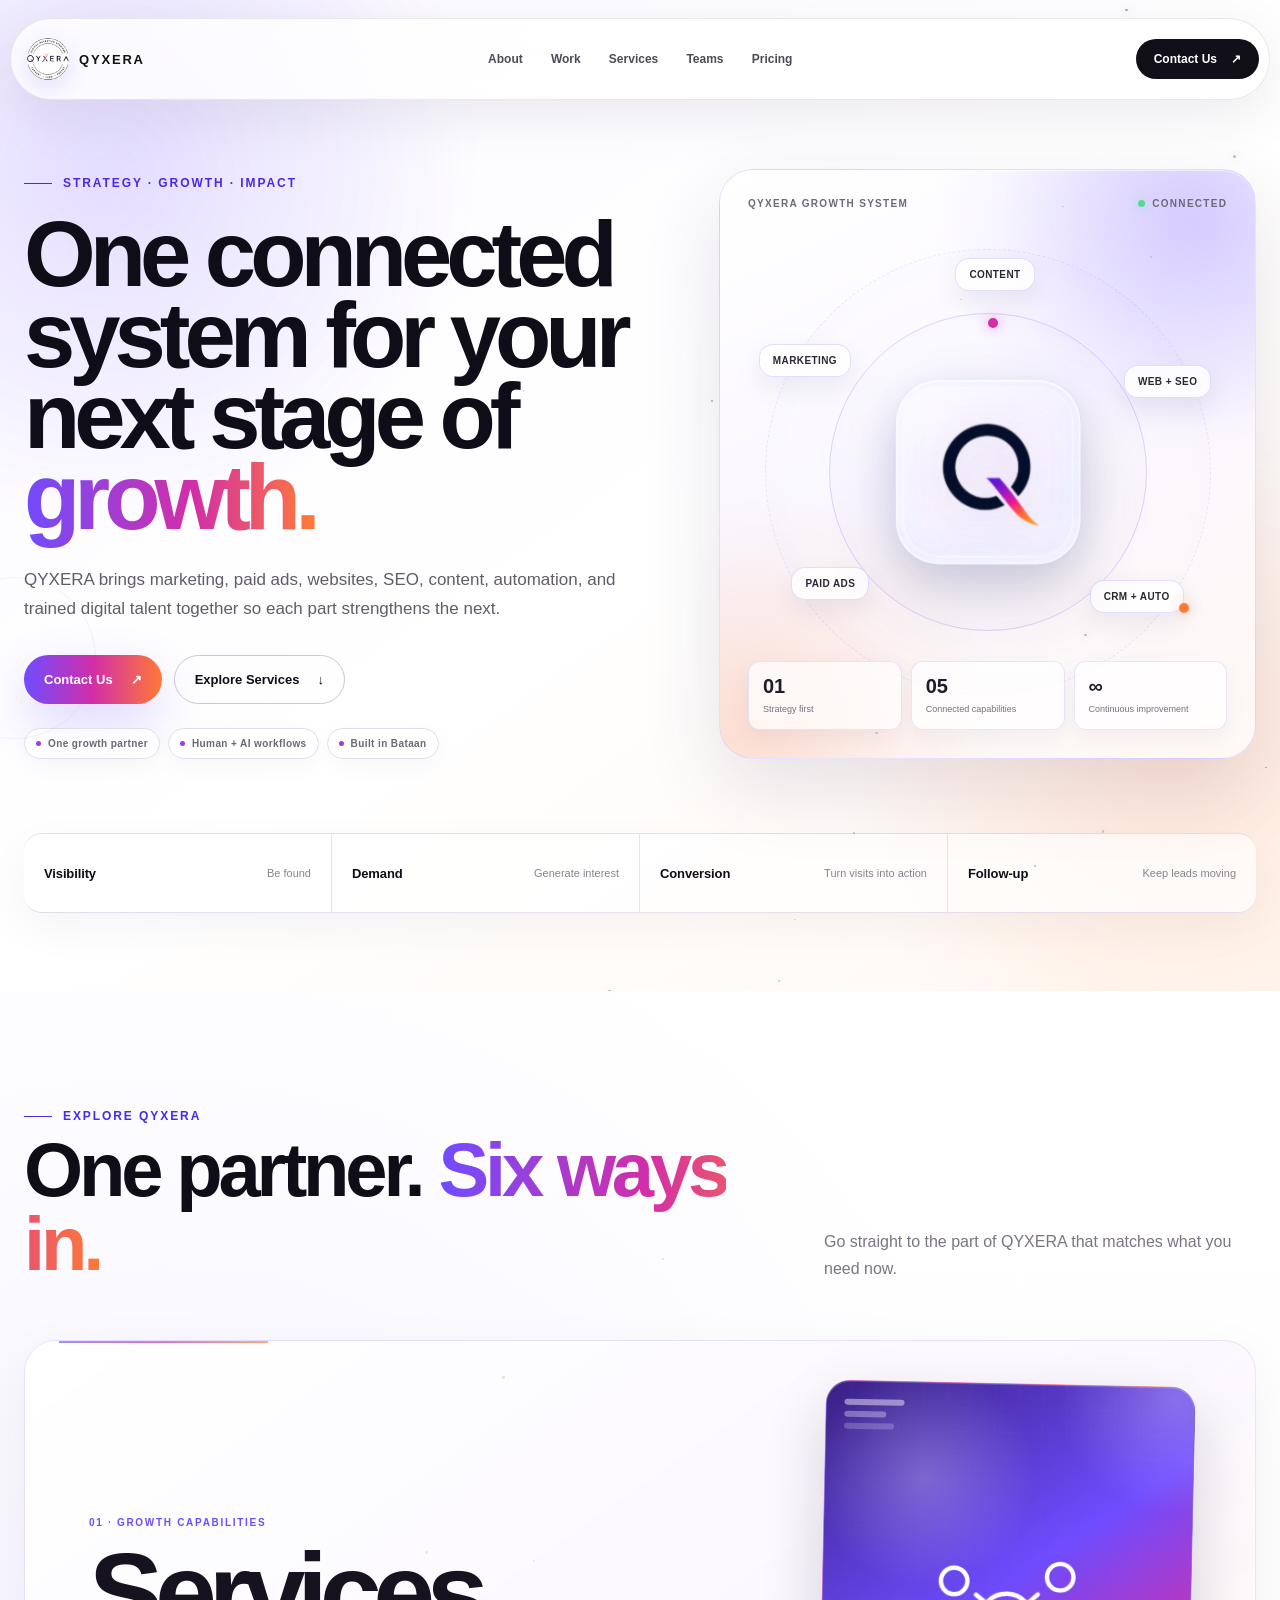
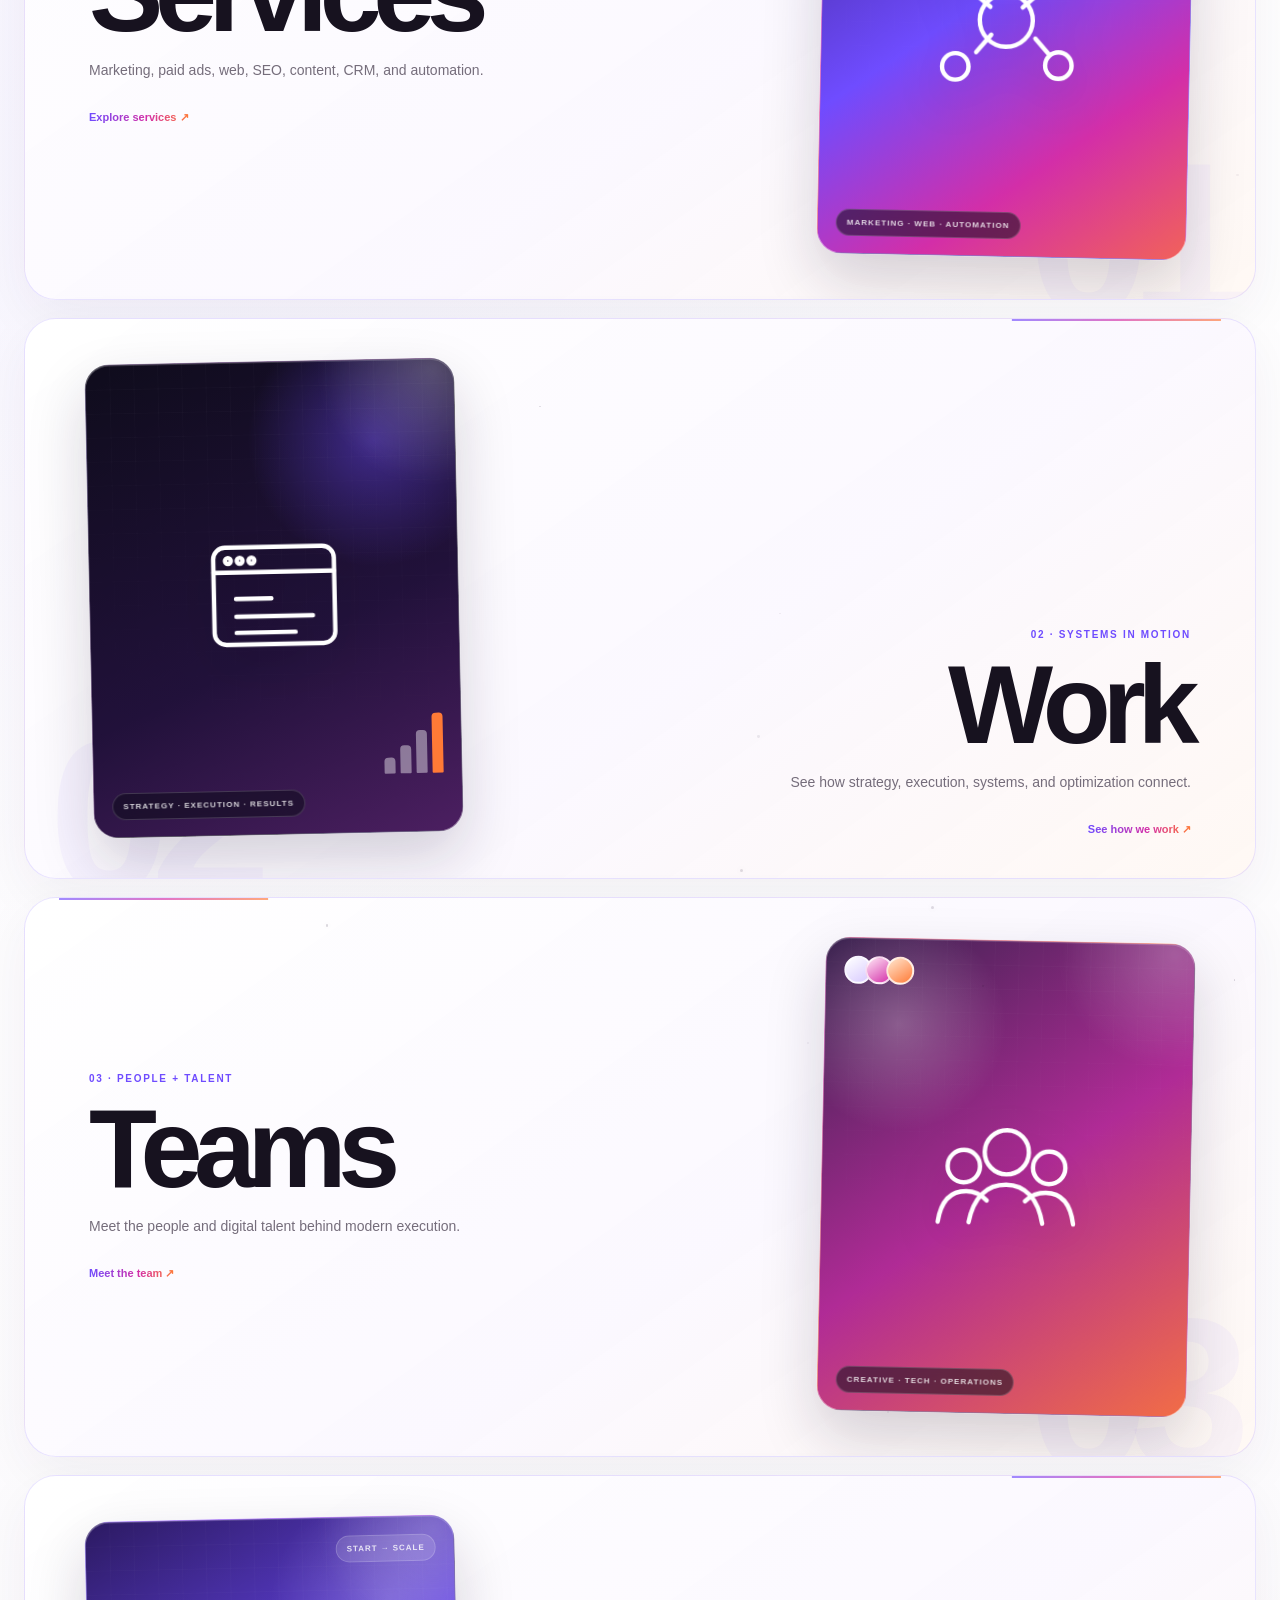
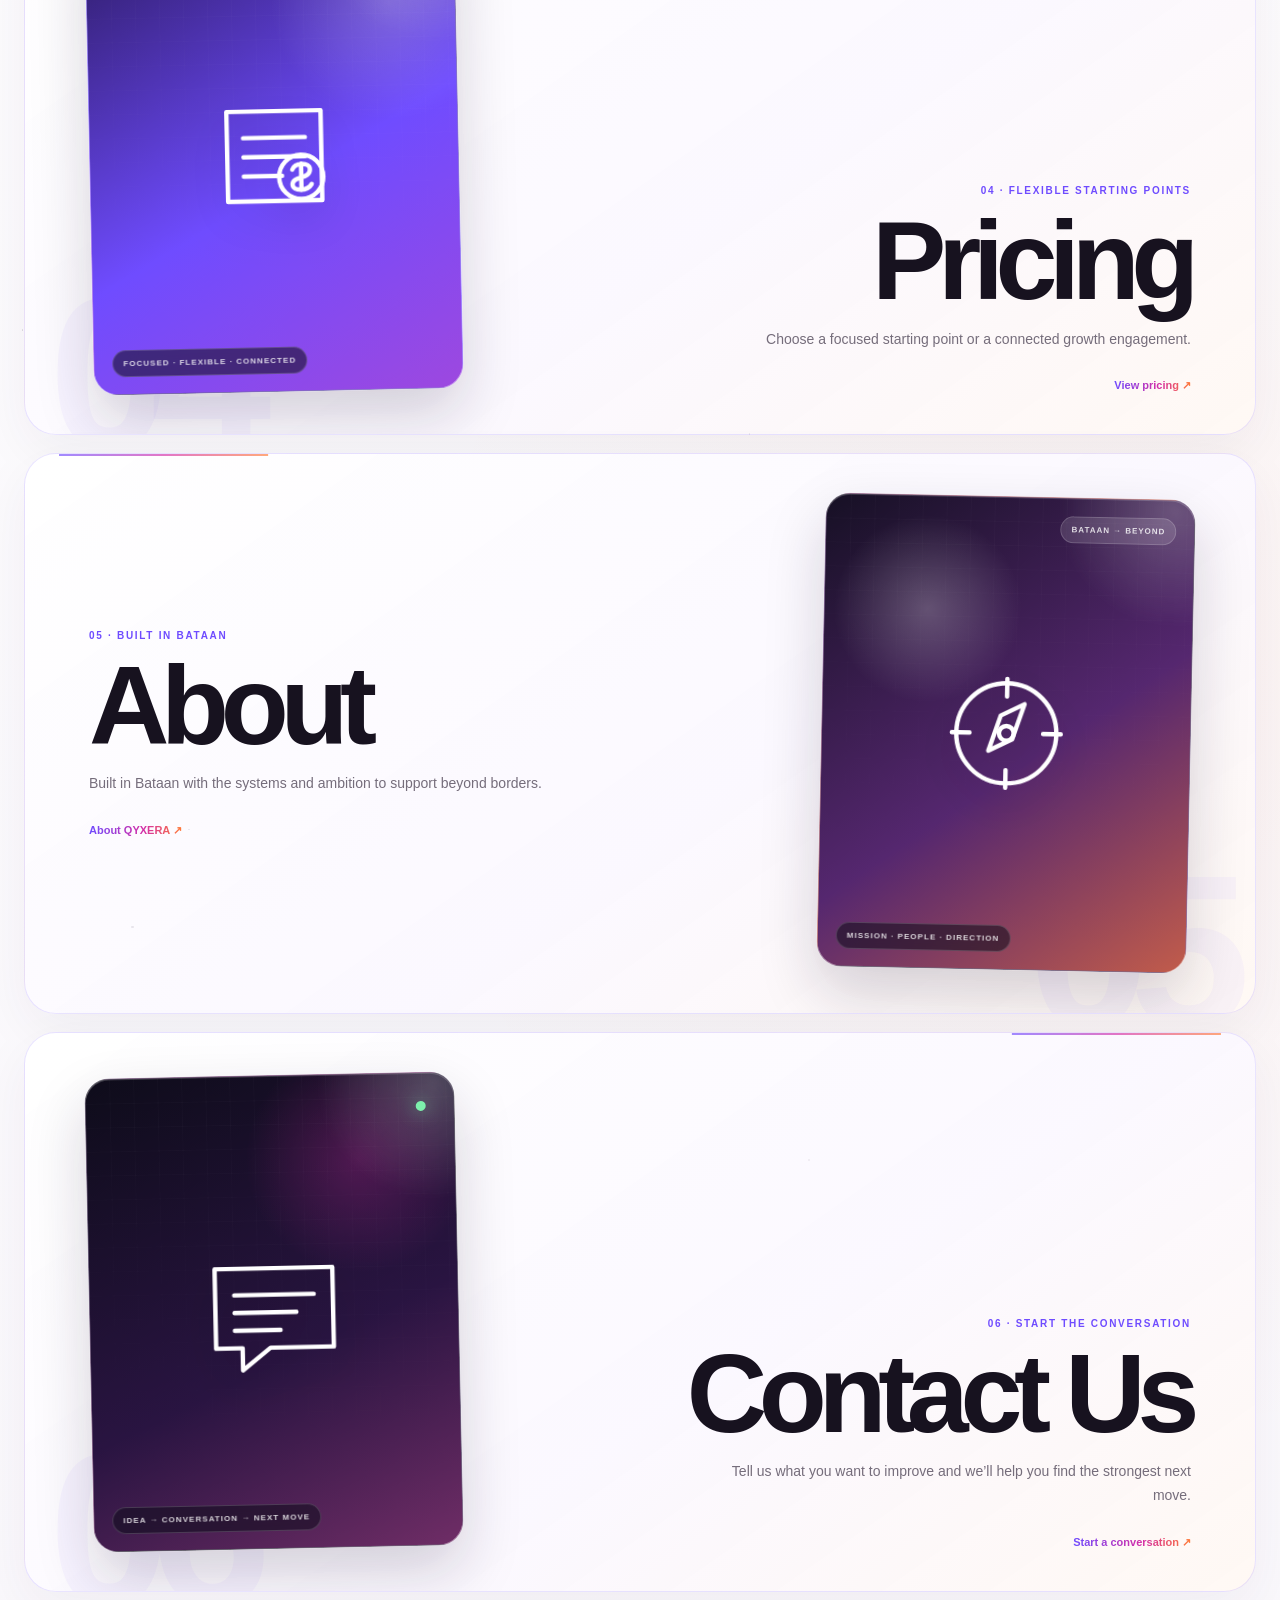
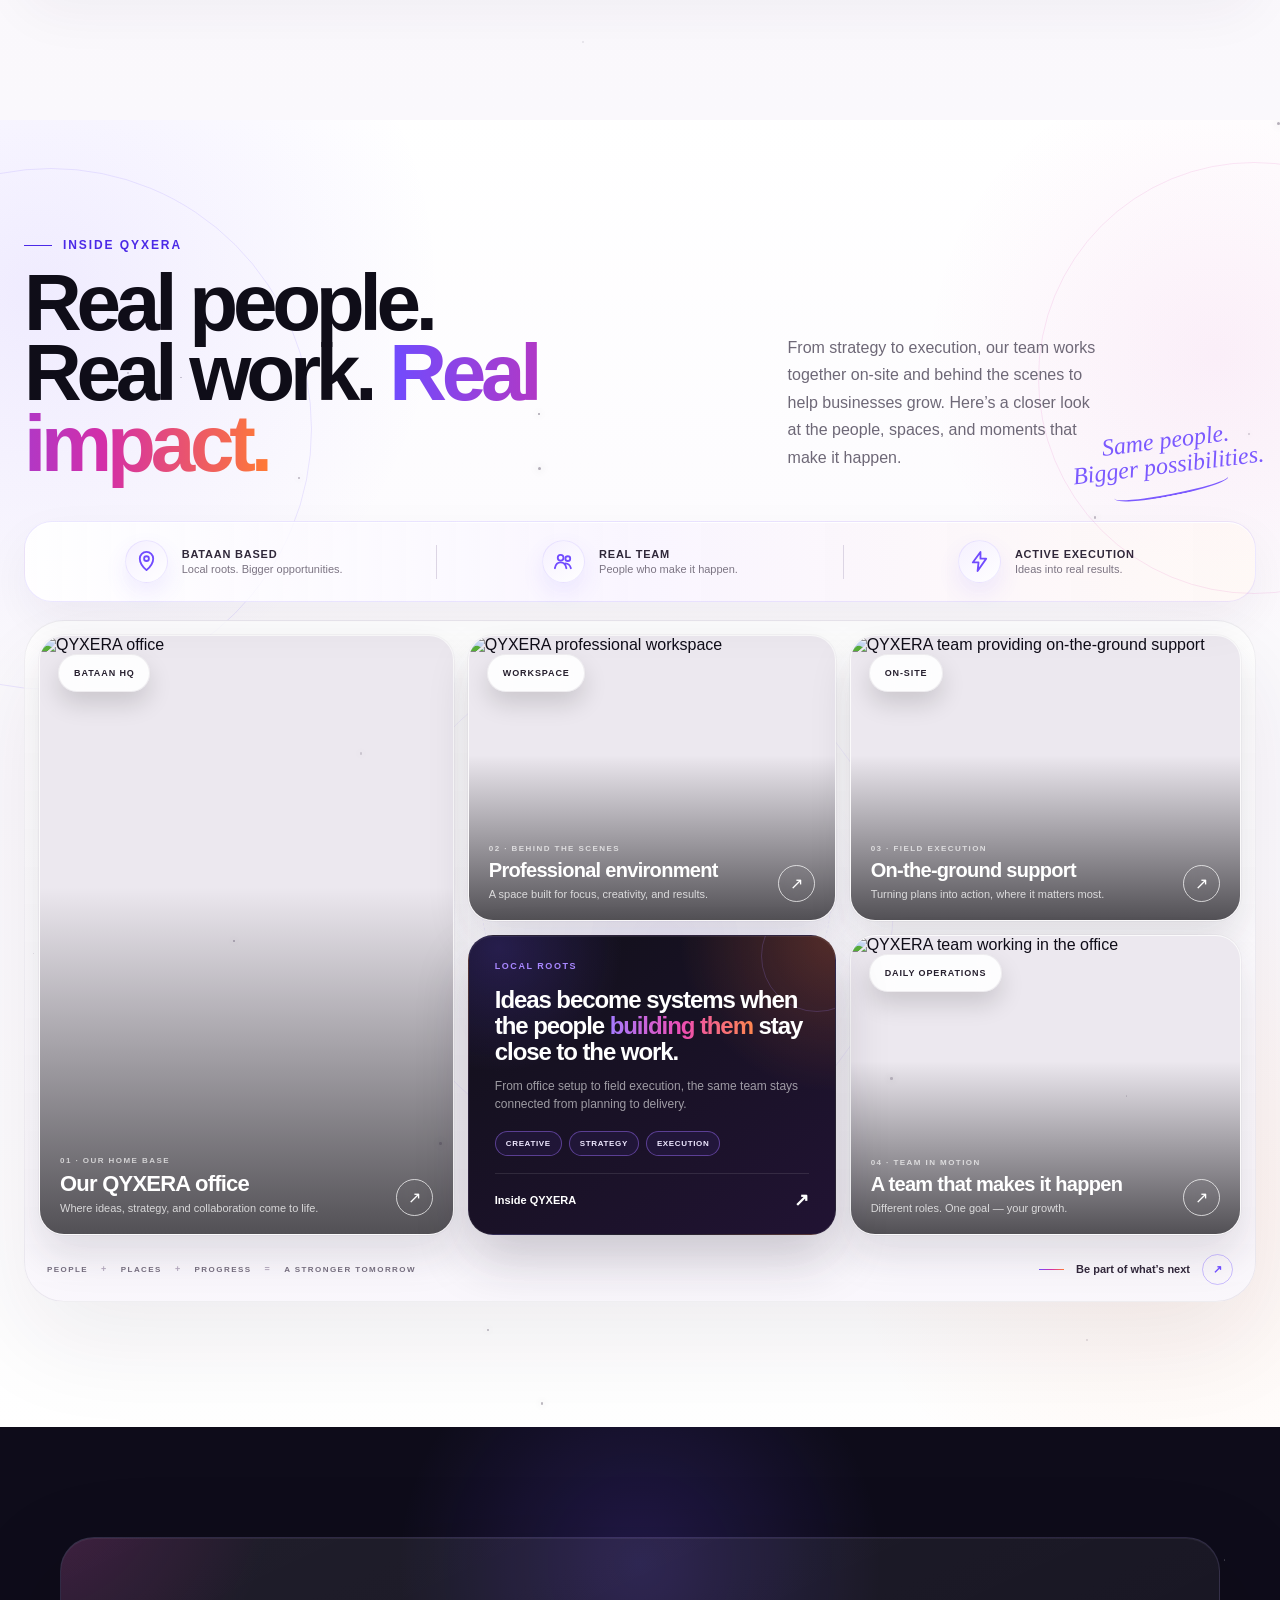
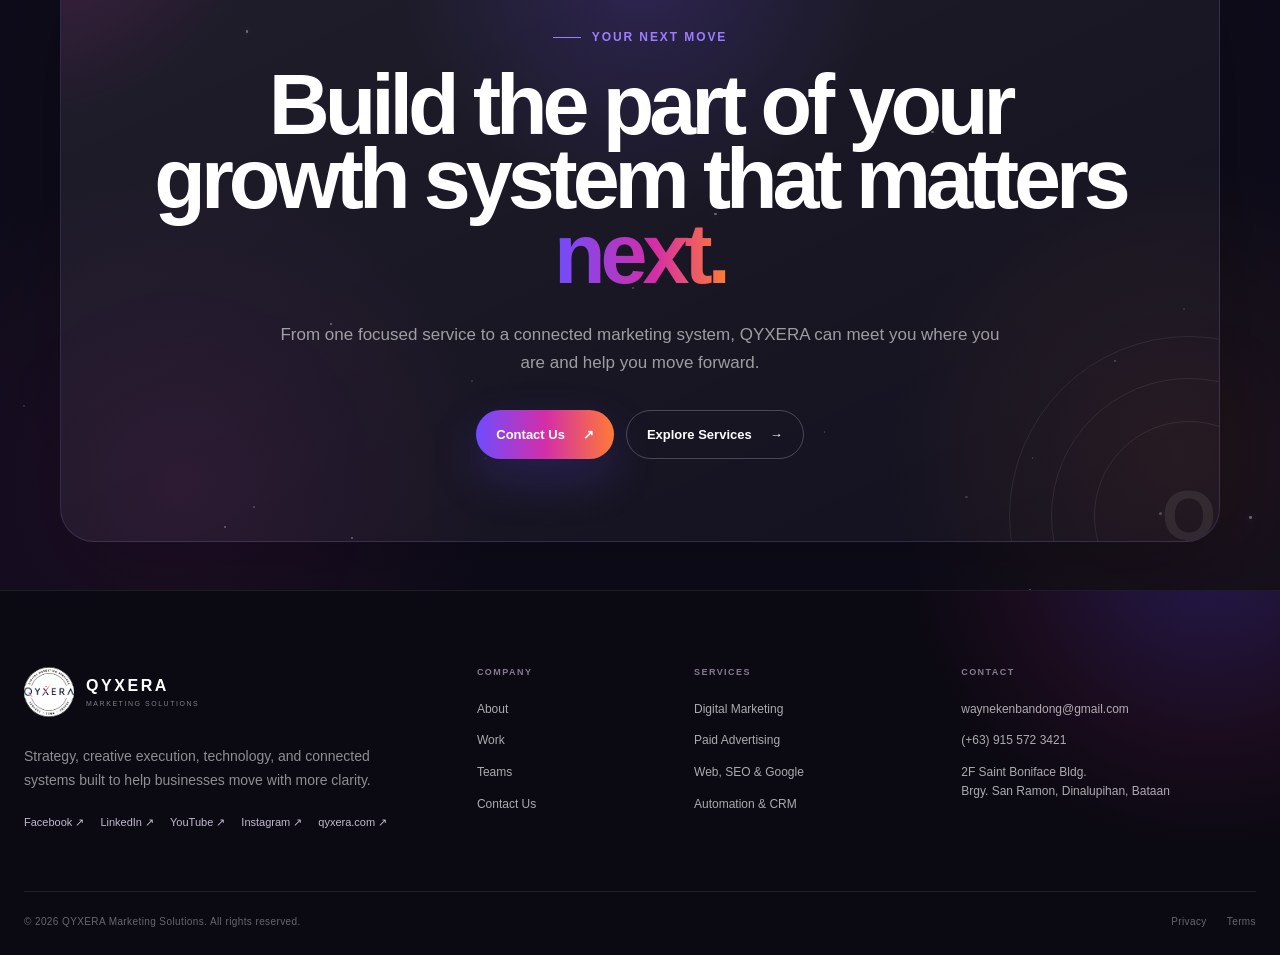
==== commit 6419a9ac: "enhance the whole website" ====
--- a/index.html
+++ b/index.html
@@ -1,63 +1,507 @@
 <!DOCTYPE html>
-
-<html lang="en"><head><meta charset="utf-8"/><meta content="width=device-width,initial-scale=1" name="viewport"/>
-<meta content="QYXERA connects marketing, paid advertising, websites, SEO, content, CRM, automation, and digital execution into one practical growth system." name="description"/><meta content="#0e0c1a" name="theme-color"/>
-<title>QYXERA Marketing Solutions | Connected Growth Systems</title><link href="style.css?v=20" rel="stylesheet"/><link href="https://qyxera.com/" rel="canonical"/><link href="assets/qyxera-logo.jpg" rel="icon" type="image/jpeg"/><link href="site.webmanifest" rel="manifest"/><meta content="index,follow,max-image-preview:large" name="robots"/><meta content="website" property="og:type"/><meta content="QYXERA Marketing Solutions" property="og:title"/><meta content="QYXERA connects marketing, paid advertising, websites, SEO, content, CRM, automation, and digital execution into one practical growth system." property="og:description"/><meta content="https://qyxera.com/" property="og:url"/><meta content="https://qyxera.com/assets/qyxera-orbital-brand.png" property="og:image"/><meta content="QYXERA Marketing Solutions" property="og:site_name"/><meta content="summary_large_image" name="twitter:card"/><meta content="QYXERA Marketing Solutions" name="twitter:title"/><meta content="QYXERA connects marketing, paid advertising, websites, SEO, content, CRM, automation, and digital execution into one practical growth system." name="twitter:description"/><meta content="https://qyxera.com/assets/qyxera-orbital-brand.png" name="twitter:image"/><script data-qyxera-schema="1" type="application/ld+json">{"@context":"https://schema.org","@type":"Organization","name":"QYXERA Marketing Solutions","url":"https://qyxera.com/","logo":"https://qyxera.com/assets/qyxera-logo.jpg","email":"waynekenbandong@gmail.com","telephone":"+63 915 572 3421","address":{"@type":"PostalAddress","streetAddress":"2F Saint Boniface Bldg, Brgy. San Ramon","addressLocality":"Dinalupihan","addressRegion":"Bataan","addressCountry":"PH"},"sameAs":["https://www.facebook.com/qyxeramarketing"]}</script></head>
-<body><div aria-hidden="true" class="site-progress"><span></span></div><header class="site-nav">
-<a aria-label="QYXERA home" class="site-brand" href="index.html">
-<span class="site-brand-logo-wrap"><img alt="QYXERA logo" class="site-brand-logo" src="assets/qyxera-logo.jpg"/></span><span>QYXERA</span></a>
-<nav aria-label="Primary navigation" class="site-links"><a href="about.html">About</a><a href="work.html">Work</a><a href="services.html">Services</a><a href="teams.html">Teams</a><a href="pricing.html">Pricing</a><a href="contact.html">Contact Us</a></nav>
-<a class="site-nav-cta" href="contact.html">Contact Us <span>↗</span></a>
-<button aria-expanded="false" aria-label="Open navigation" class="site-menu-btn" type="button"><span></span><span></span></button>
-</header><div aria-hidden="true" class="site-mobile-menu"><a href="about.html">About</a><a href="work.html">Work</a><a href="services.html">Services</a><a href="teams.html">Teams</a><a href="pricing.html">Pricing</a><a href="contact.html">Contact Us</a></div>
-<div class="qhome" id="qyxera-home-redesign"><section class="qh-section qh-light qh-hero qh-disintegrate" id="home">
-<div aria-hidden="true" class="qh-sparks"></div>
-<div class="qh-inner"><div class="qh-wrap">
-<div class="qh-hero-grid">
-<div class="qh-hero-copy qh-reveal">
-<div class="qh-kicker">Strategy · Growth · Impact</div>
-<h1>One connected system for your next stage of <em>growth.</em></h1>
-<p>QYXERA brings marketing, paid ads, websites, SEO, content, automation, and trained digital talent together so each part strengthens the next.</p>
-<div class="qh-actions">
-<a class="qh-btn primary" href="contact.html">Contact Us <span>↗</span></a>
-<a class="qh-btn" href="services.html">Explore Services <span>↓</span></a>
-</div><div class="qh-hero-proof"><span>One growth partner</span><span>Human + AI workflows</span><span>Built in Bataan</span></div>
+<html lang="en">
+<head>
+  <meta charset="utf-8"/>
+  <meta content="width=device-width,initial-scale=1" name="viewport"/>
+  <meta content="QYXERA connects marketing, paid advertising, websites, SEO, content, CRM, automation, and digital execution into one practical growth system." name="description"/>
+  <meta content="#0e0c1a" name="theme-color"/>
+  <title>QYXERA Marketing Solutions | Connected Growth Systems</title>
+  <link href="style.css?v=inside-qyxera-exact-20260916-01" rel="stylesheet"/>
+  <link href="https://qyxera.com/" rel="canonical"/>
+  <link href="assets/qyxera-logo.jpg" rel="icon" type="image/jpeg"/>
+  <link href="site.webmanifest" rel="manifest"/>
+  <meta content="index,follow,max-image-preview:large" name="robots"/>
+  <meta content="website" property="og:type"/>
+  <meta content="QYXERA Marketing Solutions" property="og:title"/>
+  <meta content="QYXERA connects marketing, paid advertising, websites, SEO, content, CRM, automation, and digital execution into one practical growth system." property="og:description"/>
+  <meta content="https://qyxera.com/" property="og:url"/>
+  <meta content="https://qyxera.com/assets/qyxera-orbital-brand.png" property="og:image"/>
+  <meta content="QYXERA Marketing Solutions" property="og:site_name"/>
+  <meta content="summary_large_image" name="twitter:card"/>
+  <meta content="QYXERA Marketing Solutions" name="twitter:title"/>
+  <meta content="QYXERA connects marketing, paid advertising, websites, SEO, content, CRM, automation, and digital execution into one practical growth system." name="twitter:description"/>
+  <meta content="https://qyxera.com/assets/qyxera-orbital-brand.png" name="twitter:image"/>
+  <script data-qyxera-schema="1" type="application/ld+json">{"@context":"https://schema.org","@type":"Organization","name":"QYXERA Marketing Solutions","url":"https://qyxera.com/","logo":"https://qyxera.com/assets/qyxera-logo.jpg","email":"waynekenbandong@gmail.com","telephone":"+63 915 572 3421","address":{"@type":"PostalAddress","streetAddress":"2F Saint Boniface Bldg, Brgy. San Ramon","addressLocality":"Dinalupihan","addressRegion":"Bataan","addressCountry":"PH"},"sameAs":["https://www.facebook.com/qyxeramarketing"]}</script>
+</head>
+<body>
+  <div aria-hidden="true" class="site-progress"><span></span></div>
+
+  <header class="site-nav">
+    <a aria-label="QYXERA home" class="site-brand" href="index.html">
+      <span class="site-brand-logo-wrap"><img alt="QYXERA logo" class="site-brand-logo" src="assets/qyxera-logo.jpg"/></span>
+      <span>QYXERA</span>
+    </a>
+    <nav aria-label="Primary navigation" class="site-links">
+      <a href="about.html">About</a>
+      <a href="work.html">Work</a>
+      <a href="services.html">Services</a>
+      <a href="teams.html">Teams</a>
+      <a href="pricing.html">Pricing</a>
+      
+    </nav>
+    <a class="site-nav-cta" href="contact.html">Contact Us <span>↗</span></a>
+    <button aria-expanded="false" aria-label="Open navigation" class="site-menu-btn" type="button"><span></span><span></span></button>
+  </header>
+
+  <div aria-hidden="true" class="site-mobile-menu">
+    <a href="about.html">About</a>
+    <a href="work.html">Work</a>
+    <a href="services.html">Services</a>
+    <a href="teams.html">Teams</a>
+    <a href="pricing.html">Pricing</a>
+    
+  </div>
+
+  <div class="qhome" id="qyxera-home-redesign">
+
+    <section class="qh-section qh-light qh-hero qh-disintegrate" id="home">
+      <div aria-hidden="true" class="qh-sparks"></div>
+      <div class="qh-inner">
+        <div class="qh-wrap">
+          <div class="qh-hero-grid">
+            <div class="qh-hero-copy qh-reveal">
+              <div class="qh-kicker">Strategy · Growth · Impact</div>
+              <h1>One connected system for your next stage of <em>growth.</em></h1>
+              <p>QYXERA brings marketing, paid ads, websites, SEO, content, automation, and trained digital talent together so each part strengthens the next.</p>
+              <div class="qh-actions">
+                <a class="qh-btn primary" href="contact.html">Contact Us <span>↗</span></a>
+                <a class="qh-btn" href="services.html">Explore Services <span>↓</span></a>
+              </div>
+              <div class="qh-hero-proof">
+                <span>One growth partner</span><span>Human + AI workflows</span><span>Built in Bataan</span>
+              </div>
+            </div>
+
+            <div class="qh-system-card qh-reveal">
+              <div class="qh-card-top"><span>QYXERA GROWTH SYSTEM</span><span class="qh-status">CONNECTED</span></div>
+              <div class="qh-orbit">
+                <div class="qh-ring r1"></div>
+                <div class="qh-ring r2"></div>
+                <div class="qh-node n-marketing">MARKETING</div>
+                <div class="qh-node n-web">WEB + SEO</div>
+                <div class="qh-node n-ads">PAID ADS</div>
+                <div class="qh-node n-crm">CRM + AUTO</div>
+                <div class="qh-node n-data">CONTENT</div>
+                <div class="qh-orbit-core" aria-label="QYXERA Growth System">
+                  <img class="qh-orbit-logo" src="assets/qyxera-q-transparent.png" alt="" aria-hidden="true"/>
+                </div>
+              </div>
+              <div class="qh-mini">
+                <div><b>01</b><span>Strategy first</span></div>
+                <div><b>05</b><span>Connected capabilities</span></div>
+                <div><b>∞</b><span>Continuous improvement</span></div>
+              </div>
+            </div>
+          </div>
+
+          <div class="qh-outcomes">
+            <div class="qh-outcome"><b>Visibility</b><span>Be found</span></div>
+            <div class="qh-outcome"><b>Demand</b><span>Generate interest</span></div>
+            <div class="qh-outcome"><b>Conversion</b><span>Turn visits into action</span></div>
+            <div class="qh-outcome"><b>Follow-up</b><span>Keep leads moving</span></div>
+          </div>
+        </div>
+      </div>
+    </section>
+
+    <!-- Explore QYXERA: editorial visual treatment only in this section -->
+    <section class="qh-section qh-light page-explore explore-editorial">
+      <div aria-hidden="true" class="qh-sparks"></div>
+      <div class="qh-inner">
+        <div class="qh-wrap">
+          <div class="page-section-head qh-reveal">
+            <div>
+              <div class="qh-kicker">Explore QYXERA</div>
+              <h2>One partner. <span class="qh-gradient">Six ways in.</span></h2>
+            </div>
+            <p>Go straight to the part of QYXERA that matches what you need now.</p>
+          </div>
+
+          <div class="page-link-grid explore-feature-list">
+
+            <a class="page-link-card explore-feature qh-reveal" href="services.html" data-number="01">
+              <div class="explore-copy">
+                <small>01 · GROWTH CAPABILITIES</small>
+                <h3>Services</h3>
+                <p>Marketing, paid ads, web, SEO, content, CRM, and automation.</p>
+                <span>Explore services ↗</span>
+              </div>
+              <div class="explore-visual explore-visual-services" aria-hidden="true">
+                <div class="explore-art">
+                  <svg viewBox="0 0 120 120" role="presentation">
+                    <circle cx="60" cy="60" r="18"/>
+                    <circle cx="24" cy="34" r="9"/>
+                    <circle cx="96" cy="30" r="9"/>
+                    <circle cx="26" cy="92" r="9"/>
+                    <circle cx="96" cy="90" r="9"/>
+                    <path d="M39 43L49 51M81 42L71 51M40 82L50 70M80 72L89 82"/>
+                  </svg>
+                  <div class="explore-mini-stack"><i></i><i></i><i></i></div>
+                </div>
+                <span class="explore-visual-tag">MARKETING · WEB · AUTOMATION</span>
+              </div>
+            </a>
+
+            <a class="page-link-card explore-feature qh-reveal" href="work.html" data-number="02">
+              <div class="explore-copy">
+                <small>02 · SYSTEMS IN MOTION</small>
+                <h3>Work</h3>
+                <p>See how strategy, execution, systems, and optimization connect.</p>
+                <span>See how we work ↗</span>
+              </div>
+              <div class="explore-visual explore-visual-work" aria-hidden="true">
+                <div class="explore-art">
+                  <svg viewBox="0 0 120 120" role="presentation">
+                    <rect x="19" y="25" width="82" height="66" rx="8"/>
+                    <path d="M19 42h82M34 60h24M34 72h52M34 83h40"/>
+                    <circle cx="29" cy="34" r="2"/><circle cx="37" cy="34" r="2"/><circle cx="45" cy="34" r="2"/>
+                  </svg>
+                  <div class="explore-work-bars"><i></i><i></i><i></i><i></i></div>
+                </div>
+                <span class="explore-visual-tag">STRATEGY · EXECUTION · RESULTS</span>
+              </div>
+            </a>
+
+            <a class="page-link-card explore-feature qh-reveal" href="teams.html" data-number="03">
+              <div class="explore-copy">
+                <small>03 · PEOPLE + TALENT</small>
+                <h3>Teams</h3>
+                <p>Meet the people and digital talent behind modern execution.</p>
+                <span>Meet the team ↗</span>
+              </div>
+              <div class="explore-visual explore-visual-teams" aria-hidden="true">
+                <div class="explore-art">
+                  <svg viewBox="0 0 120 120" role="presentation">
+                    <circle cx="60" cy="43" r="15"/>
+                    <circle cx="31" cy="53" r="11"/>
+                    <circle cx="89" cy="53" r="11"/>
+                    <path d="M35 91c3-17 12-26 25-26s22 9 25 26M14 91c2-14 8-21 19-21 6 0 10 2 14 6M106 91c-2-14-8-21-19-21-6 0-10 2-14 6"/>
+                  </svg>
+                  <div class="explore-avatar-row"><i></i><i></i><i></i></div>
+                </div>
+                <span class="explore-visual-tag">CREATIVE · TECH · OPERATIONS</span>
+              </div>
+            </a>
+
+            <a class="page-link-card explore-feature qh-reveal" href="pricing.html" data-number="04">
+              <div class="explore-copy">
+                <small>04 · FLEXIBLE STARTING POINTS</small>
+                <h3>Pricing</h3>
+                <p>Choose a focused starting point or a connected growth engagement.</p>
+                <span>View pricing ↗</span>
+              </div>
+              <div class="explore-visual explore-visual-pricing" aria-hidden="true">
+                <div class="explore-art">
+                  <svg viewBox="0 0 120 120" role="presentation">
+                    <path d="M28 30h64v61H28z"/>
+                    <path d="M39 48h42M39 61h42M39 74h26"/>
+                    <circle cx="78" cy="75" r="15"/>
+                    <path d="M78 66v18M72 70c2-5 12-5 12 0 0 7-12 4-12 10 0 5 10 5 13 0"/>
+                  </svg>
+                  <div class="explore-price-chip">START → SCALE</div>
+                </div>
+                <span class="explore-visual-tag">FOCUSED · FLEXIBLE · CONNECTED</span>
+              </div>
+            </a>
+
+            <a class="page-link-card explore-feature qh-reveal" href="about.html" data-number="05">
+              <div class="explore-copy">
+                <small>05 · BUILT IN BATAAN</small>
+                <h3>About</h3>
+                <p>Built in Bataan with the systems and ambition to support beyond borders.</p>
+                <span>About QYXERA ↗</span>
+              </div>
+              <div class="explore-visual explore-visual-about" aria-hidden="true">
+                <div class="explore-art">
+                  <svg viewBox="0 0 120 120" role="presentation">
+                    <circle cx="60" cy="60" r="34"/>
+                    <path d="M60 23v12M60 85v12M23 60h12M85 60h12"/>
+                    <path d="M48 72l8-24 16-8-8 24z"/>
+                    <circle cx="60" cy="60" r="5"/>
+                  </svg>
+                  <div class="explore-origin">BATAAN → BEYOND</div>
+                </div>
+                <span class="explore-visual-tag">MISSION · PEOPLE · DIRECTION</span>
+              </div>
+            </a>
+
+            <a class="page-link-card explore-feature qh-reveal" href="contact.html" data-number="06">
+              <div class="explore-copy">
+                <small>06 · START THE CONVERSATION</small>
+                <h3>Contact Us</h3>
+                <p>Tell us what you want to improve and we’ll help you find the strongest next move.</p>
+                <span>Start a conversation ↗</span>
+              </div>
+              <div class="explore-visual explore-visual-contact" aria-hidden="true">
+                <div class="explore-art">
+                  <svg viewBox="0 0 120 120" role="presentation">
+                    <path d="M20 30h80v54H57L38 99V84H20z"/>
+                    <path d="M33 48h54M33 60h42M33 72h31"/>
+                  </svg>
+                  <div class="explore-contact-dot"></div>
+                </div>
+                <span class="explore-visual-tag">IDEA → CONVERSATION → NEXT MOVE</span>
+              </div>
+            </a>
+
+          </div>
+        </div>
+      </div>
+    </section>
+
+    <!-- INSIDE QYXERA — exact editorial rebuild -->
+    <section class="qh-section qh-light qh-reality" id="inside-qyxera">
+      <div aria-hidden="true" class="qh-sparks"></div>
+
+      <div class="qh-inner">
+        <div class="qh-wrap">
+
+          <div class="qx-inside-head qh-reveal">
+            <div class="qx-inside-title">
+              <div class="qh-kicker">Inside QYXERA</div>
+              <h2>
+                Real people.<br/>
+                Real work. <span class="qh-gradient">Real impact.</span>
+              </h2>
+            </div>
+
+            <div class="qx-inside-intro">
+              <p>
+                From strategy to execution, our team works together on-site and behind
+                the scenes to help businesses grow. Here’s a closer look at the people,
+                spaces, and moments that make it happen.
+              </p>
+
+              <div class="qx-inside-signature" aria-hidden="true">
+                Same people.<br/>Bigger possibilities.
+              </div>
+            </div>
+          </div>
+
+          <div class="qx-inside-proof qh-reveal">
+            <div class="qx-proof-item">
+              <span class="qx-proof-icon" aria-hidden="true">
+                <svg viewBox="0 0 24 24">
+                  <path d="M12 21s7-6.2 7-12a7 7 0 1 0-14 0c0 5.8 7 12 7 12Z"/>
+                  <circle cx="12" cy="9" r="2.5"/>
+                </svg>
+              </span>
+              <div>
+                <b>BATAAN BASED</b>
+                <small>Local roots. Bigger opportunities.</small>
+              </div>
+            </div>
+
+            <div class="qx-proof-divider"></div>
+
+            <div class="qx-proof-item">
+              <span class="qx-proof-icon" aria-hidden="true">
+                <svg viewBox="0 0 24 24">
+                  <circle cx="9" cy="8" r="3"/>
+                  <circle cx="16.5" cy="9" r="2.5"/>
+                  <path d="M3 19c.8-4 3.1-6 6-6s5.2 2 6 6M14 14c2.7.1 4.8 1.8 5.7 5"/>
+                </svg>
+              </span>
+              <div>
+                <b>REAL TEAM</b>
+                <small>People who make it happen.</small>
+              </div>
+            </div>
+
+            <div class="qx-proof-divider"></div>
+
+            <div class="qx-proof-item">
+              <span class="qx-proof-icon" aria-hidden="true">
+                <svg viewBox="0 0 24 24">
+                  <path d="M13 2 5 13h6l-1 9 9-13h-6l0-7Z"/>
+                </svg>
+              </span>
+              <div>
+                <b>ACTIVE EXECUTION</b>
+                <small>Ideas into real results.</small>
+              </div>
+            </div>
+          </div>
+
+          <div class="qx-inside-stage qh-reveal">
+
+            <figure class="qx-photo qx-photo-office">
+              <img
+                src="https://qyxera.com/wp-content/uploads/2026/08/IMG_3662-768x1024.png"
+                alt="QYXERA office"
+                loading="lazy"
+              />
+              <span class="qx-photo-badge qx-photo-badge-light">BATAAN HQ</span>
+              <figcaption>
+                <small>01 · OUR HOME BASE</small>
+                <strong>Our QYXERA office</strong>
+                <p>Where ideas, strategy, and collaboration come to life.</p>
+                <i>↗</i>
+              </figcaption>
+            </figure>
+
+            <figure class="qx-photo qx-photo-workspace">
+              <img
+                src="https://qyxera.com/wp-content/uploads/2026/08/IMG_3677.png"
+                alt="QYXERA professional workspace"
+                loading="lazy"
+              />
+              <span class="qx-photo-badge qx-photo-badge-light">WORKSPACE</span>
+              <figcaption>
+                <small>02 · BEHIND THE SCENES</small>
+                <strong>Professional environment</strong>
+                <p>A space built for focus, creativity, and results.</p>
+                <i>↗</i>
+              </figcaption>
+            </figure>
+
+            <figure class="qx-photo qx-photo-field">
+              <img
+                src="https://qyxera.com/wp-content/uploads/2026/08/IMG_0760-768x1024.png"
+                alt="QYXERA team providing on-the-ground support"
+                loading="lazy"
+              />
+              <span class="qx-photo-badge qx-photo-badge-light">ON-SITE</span>
+              <figcaption>
+                <small>03 · FIELD EXECUTION</small>
+                <strong>On-the-ground support</strong>
+                <p>Turning plans into action, where it matters most.</p>
+                <i>↗</i>
+              </figcaption>
+            </figure>
+
+            <article class="qx-inside-manifesto">
+              <small>LOCAL ROOTS</small>
+              <h3>
+                Ideas become systems when the people
+                <span>building them</span> stay close to the work.
+              </h3>
+              <p>
+                From office setup to field execution, the same team stays connected
+                from planning to delivery.
+              </p>
+
+              <div class="qx-manifesto-tags">
+                <span>Creative</span>
+                <span>Strategy</span>
+                <span>Execution</span>
+              </div>
+
+              <a href="about.html">
+                <span>Inside QYXERA</span>
+                <i>↗</i>
+              </a>
+            </article>
+
+            <figure class="qx-photo qx-photo-team">
+              <img
+                src="https://qyxera.com/wp-content/uploads/2026/08/IMG_3760-1024x768.jpg"
+                alt="QYXERA team working in the office"
+                loading="lazy"
+              />
+              <span class="qx-photo-badge qx-photo-badge-light">DAILY OPERATIONS</span>
+              <figcaption>
+                <small>04 · TEAM IN MOTION</small>
+                <strong>A team that makes it happen</strong>
+                <p>Different roles. One goal — your growth.</p>
+                <i>↗</i>
+              </figcaption>
+            </figure>
+
+            <div class="qx-inside-bottom">
+              <div class="qx-bottom-words">
+                <span>PEOPLE</span><b>+</b>
+                <span>PLACES</span><b>+</b>
+                <span>PROGRESS</span><b>=</b>
+                <span>A STRONGER TOMORROW</span>
+              </div>
+
+              <a href="about.html">
+                <span>Be part of what’s next</span>
+                <i>↗</i>
+              </a>
+            </div>
+
+          </div>
+
+        </div>
+      </div>
+    </section>
+
+<section class="qh-section qh-dark qh-cta">
+      <div aria-hidden="true" class="qh-sparks"></div>
+      <div class="qh-inner">
+        <div class="qh-wrap">
+          <div class="qh-cta-card qh-reveal">
+            <div aria-hidden="true" class="qh-cta-orbit"><i></i><i></i><i></i><span>Q</span></div>
+            <div class="qh-kicker">Your next move</div>
+            <h2>Build the part of your growth system that matters <span class="qh-gradient">next.</span></h2>
+            <p>From one focused service to a connected marketing system, QYXERA can meet you where you are and help you move forward.</p>
+            <div class="qh-actions">
+              <a class="qh-btn primary" href="contact.html">Contact Us <span>↗</span></a>
+              <a class="qh-btn secondary" href="services.html">Explore Services <span>→</span></a>
+            </div>
+          </div>
+        </div>
+      </div>
+    </section>
+
+  </div>
+
+  <footer class="site-footer">
+    <div aria-hidden="true" class="footer-glow"></div>
+    <div class="footer-wrap">
+      <div class="footer-main">
+        <div class="footer-brand-block">
+          <a class="footer-brand" href="index.html">
+            <span class="footer-logo"><img alt="QYXERA logo" src="assets/qyxera-logo.jpg"/></span>
+            <span><strong>QYXERA</strong><small>MARKETING SOLUTIONS</small></span>
+          </a>
+          <p>Strategy, creative execution, technology, and connected systems built to help businesses move with more clarity.</p>
+          
+<div class="footer-socials">
+
+  <a href="https://www.facebook.com/qyxeramarketing"
+     rel="noopener noreferrer"
+     target="_blank">
+    Facebook ↗
+  </a>
+
+  <a href="https://ph.linkedin.com/company/qyxera-marketing"
+     rel="noopener noreferrer"
+     target="_blank">
+    LinkedIn ↗
+  </a>
+
+  <a href="https://www.youtube.com/@qyxeramarketingsolutions"
+     rel="noopener noreferrer"
+     target="_blank">
+    YouTube ↗
+  </a>
+
+  <a href="https://www.instagram.com/qyxeradigitalmarketingservices/"
+     rel="noopener noreferrer"
+     target="_blank">
+    Instagram ↗
+  </a>
+
+  <a href="https://qyxera.com"
+     rel="noopener noreferrer"
+     target="_blank">
+    qyxera.com ↗
+  </a>
+
 </div>
-<div class="qh-system-card qh-reveal">
-<div class="qh-card-top"><span>QYXERA GROWTH SYSTEM</span><span class="qh-status">CONNECTED</span></div>
-<div class="qh-orbit">
-<div class="qh-ring r1"></div><div class="qh-ring r2"></div>
-<div class="qh-node n-marketing">MARKETING</div><div class="qh-node n-web">WEB + SEO</div><div class="qh-node n-ads">PAID ADS</div><div class="qh-node n-crm">CRM + AUTO</div><div class="qh-node n-data">CONTENT</div>
-<div class="qh-orbit-core" aria-label="QYXERA Growth System">
-  <span class="qh-orbit-q" aria-hidden="true">Q</span>
-  <small>GROWTH<br/>SYSTEM</small>
-</div>
-</div>
-<div class="qh-mini"><div><b>01</b><span>Strategy first</span></div><div><b>05</b><span>Connected capabilities</span></div><div><b>∞</b><span>Continuous improvement</span></div></div>
-</div>
-</div>
-<div class="qh-outcomes"><div class="qh-outcome"><b>Visibility</b><span>Be found</span></div><div class="qh-outcome"><b>Demand</b><span>Generate interest</span></div><div class="qh-outcome"><b>Conversion</b><span>Turn visits into action</span></div><div class="qh-outcome"><b>Follow-up</b><span>Keep leads moving</span></div></div>
-</div></div>
-</section><section class="qh-section qh-light page-explore"><div aria-hidden="true" class="qh-sparks"></div><div class="qh-inner"><div class="qh-wrap"><div class="page-section-head qh-reveal"><div><div class="qh-kicker">Explore QYXERA</div><h2>One partner. <span class="qh-gradient">Six ways in.</span></h2></div><p>Go straight to the part of QYXERA that matches what you need now.</p></div><div class="page-link-grid">
-<a class="page-link-card qh-reveal" href="services.html" data-number="01"><small>01</small><h3>Services</h3><p>Marketing, paid ads, web, SEO, content, CRM, and automation.</p><span>Explore services ↗</span></a>
-<a class="page-link-card qh-reveal" href="work.html" data-number="02"><small>02</small><h3>Work</h3><p>See how strategy, execution, systems, and optimization connect.</p><span>See how we work ↗</span></a>
-<a class="page-link-card qh-reveal" href="teams.html" data-number="03"><small>03</small><h3>Teams</h3><p>Meet the people and digital talent behind modern execution.</p><span>Meet the team ↗</span></a>
-<a class="page-link-card qh-reveal" href="pricing.html" data-number="04"><small>04</small><h3>Pricing</h3><p>Choose a focused starting point or a connected growth engagement.</p><span>View pricing ↗</span></a>
-<a class="page-link-card qh-reveal" href="about.html" data-number="05"><small>05</small><h3>About</h3><p>Built in Bataan with the systems and ambition to support beyond borders.</p><span>About QYXERA ↗</span></a>
-<a class="page-link-card qh-reveal" href="contact.html" data-number="06"><small>06</small><h3>Contact Us</h3><p>Tell us what you want to improve and we’ll help you find the strongest next move.</p><span>Start a conversation ↗</span></a>
-</div></div></div></section><section class="qh-section qh-dark qh-cta"><div aria-hidden="true" class="qh-sparks"></div><div class="qh-inner"><div class="qh-wrap"><div class="qh-cta-card qh-reveal"><div aria-hidden="true" class="qh-cta-orbit"><i></i><i></i><i></i><span>Q</span></div><div class="qh-kicker">Your next move</div><h2>Build the part of your growth system that matters <span class="qh-gradient">next.</span></h2><p>From one focused service to a connected marketing system, QYXERA can meet you where you are and help you move forward.</p><div class="qh-actions"><a class="qh-btn primary" href="contact.html">Contact Us <span>↗</span></a><a class="qh-btn secondary" href="services.html">Explore Services <span>→</span></a></div></div></div></div></section></div><footer class="site-footer">
-<div aria-hidden="true" class="footer-glow"></div>
-<div class="footer-wrap">
-<div class="footer-main">
-<div class="footer-brand-block">
-<a class="footer-brand" href="index.html"><span class="footer-logo"><img alt="QYXERA logo" src="assets/qyxera-logo.jpg"/></span><span><strong>QYXERA</strong><small>MARKETING SOLUTIONS</small></span></a>
-<p>Strategy, creative execution, technology, and connected systems built to help businesses move with more clarity.</p>
-<div class="footer-socials"><a href="https://www.facebook.com/qyxeramarketing" rel="noopener noreferrer" target="_blank">Facebook ↗</a><a href="https://qyxera.com" rel="noopener noreferrer" target="_blank">qyxera.com ↗</a></div>
-</div>
-<div class="footer-col"><small>COMPANY</small><a href="about.html">About</a><a href="work.html">Work</a><a href="teams.html">Teams</a><a href="contact.html">Contact Us</a></div>
-<div class="footer-col"><small>SERVICES</small><a href="services.html">Digital Marketing</a><a href="services.html">Paid Advertising</a><a href="services.html">Web, SEO &amp; Google</a><a href="services.html">Automation &amp; CRM</a></div>
-<div class="footer-col footer-contact"><small>CONTACT</small><a href="mailto:waynekenbandong@gmail.com">waynekenbandong@gmail.com</a><a href="tel:+639155723421">(+63) 915 572 3421</a><span>2F Saint Boniface Bldg.<br/>Brgy. San Ramon, Dinalupihan, Bataan</span></div>
-</div>
-<div class="footer-bottom"><span>© 2026 QYXERA Marketing Solutions. All rights reserved.</span><div><a href="privacy.html">Privacy</a><a href="terms.html">Terms</a></div></div>
-</div>
-</footer><script src="script.js?v=20"></script></body></html>+
+        </div>
+        <div class="footer-col"><small>COMPANY</small><a href="about.html">About</a><a href="work.html">Work</a><a href="teams.html">Teams</a><a href="contact.html">Contact Us</a></div>
+        <div class="footer-col"><small>SERVICES</small><a href="services.html">Digital Marketing</a><a href="services.html">Paid Advertising</a><a href="services.html">Web, SEO &amp; Google</a><a href="services.html">Automation &amp; CRM</a></div>
+        <div class="footer-col footer-contact"><small>CONTACT</small><a href="mailto:waynekenbandong@gmail.com">waynekenbandong@gmail.com</a><a href="tel:+639155723421">(+63) 915 572 3421</a><span>2F Saint Boniface Bldg.<br/>Brgy. San Ramon, Dinalupihan, Bataan</span></div>
+      </div>
+      <div class="footer-bottom"><span>© 2026 QYXERA Marketing Solutions. All rights reserved.</span><div><a href="privacy.html">Privacy</a><a href="terms.html">Terms</a></div></div>
+    </div>
+  </footer>
+
+  <script src="script.js?v=20260916-final-enhanced"></script>
+</body>
+</html>
--- a/style.css
+++ b/style.css
@@ -255,14 +255,34 @@
 .page-hero-mark{justify-self:end;position:relative;width:min(350px,34vw);aspect-ratio:1;border:1px solid rgba(111,76,255,.25);border-radius:50%;display:grid;place-items:center}
 .page-hero-dark .page-hero-mark{border-color:rgba(255,255,255,.14)}
 .page-hero-mark:before,.page-hero-mark:after{content:"";position:absolute;inset:12%;border:1px solid rgba(111,76,255,.22);border-radius:50%}.page-hero-mark:after{inset:28%;border-style:dashed;animation:qh-spin 20s linear infinite}
-.page-hero-mark>span{font-size:clamp(78px,10vw,140px);line-height:1;font-weight:750;letter-spacing:-0.07em;background:linear-gradient(135deg,#6f4cff,#d32ea8,#ff7a36);-webkit-background-clip:text;background-clip:text;color:transparent}
+.page-hero-mark>span{font-size:clamp(78px,10vw,140px);line-height:1;font-weight:750;letter-spacing:-0.0,7em;background:linear-gradient(135deg,#6f4cff,#d32ea8,#ff7a36);-webkit-background-clip:text;background-clip:text;color:transparent}
 .page-hero-mark i{position:absolute;width:10px;height:10px;border-radius:50%;background:#d32ea8;box-shadow:0 0 24px #d32ea8}.page-hero-mark i:nth-of-type(1){top:10%;left:47%}.page-hero-mark i:nth-of-type(2){bottom:18%;right:9%;background:#ff7a36;box-shadow:0 0 24px #ff7a36}
-.page-hero-mark small{position:absolute;bottom:13%;left:50%;transform:translateX(-50%);width:100%;padding:0 20px;text-align:center;white-space:nowrap;font-size:9px;font-weight:900;letter-spacing:.16em;line-height:1.55;box-sizing:border-box}
+.page-hero-mark small{position:absolute;bottom:13%;left:50%;top:71%;transform:translateX(-50%);width:100%;padding:0 20px;text-align:center;white-space:nowrap;font-size:9px;font-weight:900;letter-spacing:.16em;line-height:1.55;box-sizing:border-box}
 .page-section-head{display:grid;grid-template-columns:1.25fr .75fr;gap:80px;align-items:end;margin-bottom:45px}.page-section-head h2{margin:10px 0 0;font-size:clamp(42px,6vw,76px);line-height:.98;letter-spacing:-.055em}.page-section-head p{margin:0;color:#7b7482;line-height:1.7;max-width:540px}.qh-dark .page-section-head p,.page-team-values .page-section-head p{color:rgba(255,255,255,.6)}
-.page-explore{padding-top:110px}.page-link-grid{display:grid;grid-template-columns:repeat(3,1fr);gap:14px}.page-link-card{min-height:270px;padding:30px;border:1px solid #e5e0eb;border-radius:28px;background:rgba(255,255,255,.82);text-decoration:none;color:#17121f;display:flex;flex-direction:column;transition:.35s cubic-bezier(.2,.75,.2,1);box-shadow:0 10px 35px rgba(30,20,50,.04)}.page-link-card:hover{transform:translateY(-7px);border-color:rgba(111,76,255,.35);box-shadow:0 24px 65px rgba(30,20,50,.10)}.page-link-card small{font-weight:900;color:#9d95a7}.page-link-card h3{font-size:34px;letter-spacing:-.045em;margin:48px 0 12px}.page-link-card p{margin:0 0 24px;color:#7d7582;line-height:1.6}.page-link-card>span{margin-top:auto;font-size:12px;font-weight:900}.page-link-card.accent{background:linear-gradient(145deg,#17121f,#2c1742);color:#fff;border-color:transparent}.page-link-card.accent p{color:rgba(255,255,255,.63)}
+.page-explore{padding-top:110px}.page-link-grid{display:flex;flex-direction:column;gap:4px}.page-link-card{min-height:270px;padding:30px;border:1px solid #e5e0eb;border-radius:28px;background:rgba(255,255,255,.82);text-decoration:none;color:#17121f;display:flex;flex-direction:column;transition:.35s cubic-bezier(.2,.75,.2,1);box-shadow:0 10px 35px rgba(30,20,50,.04)}.page-link-card:hover{transform:translateY(-7px);border-color:rgba(111,76,255,.35);box-shadow:0 24px 65px rgba(30,20,50,.10)}.page-link-card small{font-weight:900;color:#9d95a7}.page-link-card h3{font-size:34px;letter-spacing:-.045em;margin:48px 0 12px}.page-link-card p{margin:0 0 24px;color:#7d7582;line-height:1.6}.page-link-card>span{margin-top:auto;font-size:12px;font-weight:900}.page-link-card.accent{background:linear-gradient(145deg,#17121f,#2c1742);color:#fff;border-color:transparent}.page-link-card.accent p{color:rgba(255,255,255,.63)}
 .page-metric-strip{display:grid;grid-template-columns:repeat(4,1fr);border:1px solid #e6e1eb;border-radius:24px;overflow:hidden;background:#fff}.page-metric-strip>div{padding:28px;border-right:1px solid #e6e1eb}.page-metric-strip>div:last-child{border-right:0}.page-metric-strip b{display:block;font-size:11px;color:#a79eae;margin-bottom:22px}.page-metric-strip span{font-size:20px;font-weight:800}.page-work-intro{padding:42px 0 80px}
 .page-team-values{background:#0e0c1a;color:#fff}.page-value-grid{display:grid;grid-template-columns:repeat(3,1fr);gap:14px}.page-value-grid article{padding:34px;border:1px solid rgba(255,255,255,.12);border-radius:24px;background:rgba(255,255,255,.035);min-height:220px}.page-value-grid.light article{background:#fff;border-color:#e7e2ec}.page-value-grid article small{font-weight:900;color:#b6acbf}.page-value-grid article h3{font-size:30px;letter-spacing:-.04em;margin:48px 0 12px}.page-value-grid article p{margin:0;color:rgba(255,255,255,.58);line-height:1.65}.page-value-grid.light article p{color:#766e7b}
-.page-story-grid{display:grid;grid-template-columns:1fr 1fr;gap:80px;margin-bottom:60px}.page-story-grid h2{font-size:clamp(42px,5.4vw,72px);line-height:.98;letter-spacing:-.055em;margin:12px 0}.page-story-grid p{font-size:18px;line-height:1.75;color:#6e6673;margin:0 0 20px}
+
+.page-story-grid{
+padding-top:110px;  
+display:grid;
+grid-template-columns:1fr 1fr;
+gap:80px;margin-bottom:60px
+}
+
+.page-story-grid h2{
+ font-size:clamp(42px,5.4vw,72px);
+ line-height:.98;padding: top 100px;
+ letter-spacing:-.055em;margin:12px 0
+}
+
+.page-story-grid p{
+  font-size:18px;
+  line-height:1.75;
+  color:#6e6673;
+  margin:0 0 20px
+}
+ 
 .pricing-section{padding-top:110px}.pricing-grid{display:grid;grid-template-columns:repeat(3,1fr);gap:16px;align-items:stretch}.price-card{position:relative;padding:34px;border:1px solid #e4dfea;border-radius:28px;background:#fff;box-shadow:0 16px 48px rgba(30,20,50,.05);display:flex;flex-direction:column;min-height:560px}.price-card.featured{background:linear-gradient(160deg,#17121f,#2c1742);color:#fff;border-color:transparent;transform:translateY(-12px);box-shadow:0 28px 80px rgba(37,19,57,.22)}.price-top{display:flex;justify-content:space-between;gap:20px;font-size:10px;font-weight:900;letter-spacing:.1em}.price-top span{font-weight:700;letter-spacing:0;color:#948a9e}.featured .price-top span{color:rgba(255,255,255,.55)}.price-card h3{font-size:42px;letter-spacing:-.05em;margin:42px 0 10px}.price{font-size:42px;font-weight:900;letter-spacing:-.045em}.price small{display:block;font-size:11px;font-weight:700;letter-spacing:0;color:#958c9d;margin-top:7px}.price-card>p{color:#766f7b;line-height:1.6}.featured>p{color:rgba(255,255,255,.62)}.price-card ul{list-style:none;padding:0;margin:24px 0 32px;border-top:1px solid #eee9f1}.featured ul{border-color:rgba(255,255,255,.12)}.price-card li{padding:13px 0;border-bottom:1px solid #eee9f1;font-size:13px}.featured li{border-color:rgba(255,255,255,.12)}.price-card li:before{content:"✓";margin-right:10px;color:#7a51ff;font-weight:900}.price-card .qh-btn{margin-top:auto}.pricing-note{text-align:center;color:#8c8492;margin:32px 0 0;font-size:12px}
 .contact-section{padding-top:110px}.contact-grid{display:grid;grid-template-columns:.85fr 1.15fr;gap:18px;align-items:start}.contact-panel,.contact-form{padding:38px;border:1px solid #e4dfea;border-radius:30px;background:#fff;box-shadow:0 18px 55px rgba(30,20,50,.05)}.contact-panel h2{font-size:clamp(42px,5vw,64px);line-height:.98;letter-spacing:-.055em;margin:14px 0 20px}.contact-panel>p{color:#766f7b;line-height:1.7}.contact-methods{display:flex;flex-direction:column;margin-top:34px}.contact-methods a{position:relative;text-decoration:none;color:#17121f;padding:22px 34px 22px 0;border-top:1px solid #ece8ef}.contact-methods small{display:block;color:#9d94a5;font-size:9px;font-weight:900;letter-spacing:.12em;margin-bottom:7px}.contact-methods strong{font-size:15px}.contact-methods span{position:absolute;right:4px;top:50%;transform:translateY(-50%)}.contact-form{display:grid;grid-template-columns:1fr 1fr;gap:20px}.form-head{grid-column:1/-1;display:flex;justify-content:space-between;border-bottom:1px solid #ece7ef;padding-bottom:22px}.form-head small{font-weight:900;letter-spacing:.12em}.form-head span{font-size:12px;color:#948b9c}.contact-form label{display:flex;flex-direction:column;gap:9px;font-size:11px;font-weight:850;color:#4d4653}.contact-form label:nth-of-type(3),.contact-form label:nth-of-type(4){grid-column:1/-1}.contact-form input,.contact-form select,.contact-form textarea{width:100%;box-sizing:border-box;border:1px solid #ddd6e3;border-radius:14px;background:#faf9fb;padding:15px 16px;font:inherit;font-size:14px;color:#17121f;outline:none}.contact-form input:focus,.contact-form select:focus,.contact-form textarea:focus{border-color:#7a51ff;box-shadow:0 0 0 3px rgba(122,81,255,.08)}.contact-form button{grid-column:1/-1;border:0;cursor:pointer}.form-note{grid-column:1/-1;color:#99909f;text-align:center}
 @media(max-width:980px){.page-hero-grid,.page-section-head,.page-story-grid,.contact-grid{grid-template-columns:1fr}.page-hero-mark{justify-self:start;width:min(300px,70vw)}.page-link-grid,.pricing-grid,.page-value-grid{grid-template-columns:1fr 1fr}.price-card.featured{transform:none}.contact-form{grid-template-columns:1fr}.contact-form label,.contact-form label:nth-of-type(3),.contact-form label:nth-of-type(4){grid-column:1}.page-section-head{gap:25px}}
@@ -370,13 +390,13 @@
 .role-section-head{display:grid;grid-template-columns:minmax(0,1fr) minmax(280px,.55fr);gap:70px;align-items:end;margin-bottom:44px}.role-section-head>div:last-child>p{margin:0;color:rgba(255,255,255,.58);line-height:1.75}.role-section-head-light>div:last-child>p{color:#756d7a}
 .role-section-head-single{display:block;margin-bottom:32px}.role-section-foot{display:grid;grid-template-columns:minmax(0,1fr) auto;gap:36px;align-items:end;margin-top:28px;padding-top:22px;border-top:1px solid rgba(255,255,255,.12)}.role-section-foot p{max-width:650px;margin:0;color:rgba(255,255,255,.58);font-size:15px;line-height:1.75;text-align:left}.role-section-foot-light{border-top-color:rgba(18,12,38,.10)}.role-section-foot-light p{color:#756d7a}.role-section-foot .role-meta{justify-content:flex-end;align-items:center;margin:0;padding:0;border:0;text-align:right}
 .role-team-grid{display:grid;grid-template-columns:repeat(3,minmax(0,1fr));gap:18px}.role-team-card{display:flex;min-width:0;overflow:hidden;flex-direction:column;border:1px solid rgba(255,255,255,.12);border-radius:26px;background:rgba(255,255,255,.04);transition:transform .35s ease,border-color .35s ease,background .35s ease}.role-team-card:hover{transform:translateY(-6px);border-color:rgba(198,186,255,.34);background:rgba(255,255,255,.06)}
-.role-team-photo{position:relative;aspect-ratio:1/.94;overflow:hidden;background:#191523}.role-team-copy{display:flex;flex:1;flex-direction:column;align-items:flex-start;padding:25px 24px 28px;text-align:left}.role-team-copy>span{min-height:24px;display:flex;align-items:flex-end}.role-team-copy h3{min-height:2em;margin:0;font-size:clamp(25px,2.5vw,35px);line-height:1;letter-spacing:-.045em}.role-team-copy p{margin:14px 0 0;color:rgba(255,255,255,.56);font-size:13px;line-height:1.7;text-align:left}.developer-grid{grid-template-columns:repeat(2,minmax(0,1fr));max-width:980px}.developer-grid .role-team-photo{aspect-ratio:1/0.78}.developer-grid .role-team-copy{min-height:190px}.developer-grid .role-team-copy h3{min-height:auto}
+.role-team-photo{position:relative;aspect-ratio:1/.94;overflow:hidden;background:#191523}.role-team-copy{display:flex;flex:1;flex-direction:column;align-items:flex-start;padding:25px 24px 28px;text-align:left}.role-team-copy>span{min-height:24px;display:flex;align-items:flex-end}.role-team-copy h3{min-height:2em;margin:0;font-size:clamp(25px,2.5vw,35px);line-height:1;letter-spacing:-.045em}.role-team-copy p{margin:14px 0 0;color:rgba(255,255,255,.56);font-size:13px;line-height:1.7;text-align:left}.role-section-light .role-team-copy p{color:#625b68;opacity:1;}.developer-grid{grid-template-columns:repeat(2,minmax(0,1fr));max-width:980px}.developer-grid .role-team-photo{aspect-ratio:1/0.78}.developer-grid .role-team-copy{min-height:190px}.developer-grid .role-team-copy h3{min-height:auto}
 #current-team .team-photo-mosaic{margin-top:12px}
 @media(max-width:1050px){.team-role-index{grid-template-columns:repeat(3,1fr)}.role-layout,.role-layout-reverse{grid-template-columns:1fr;gap:42px}.role-layout-reverse .role-intro,.role-layout-reverse .role-profile-card{order:initial}.role-section-head{grid-template-columns:1fr;gap:14px}.role-team-grid{grid-template-columns:repeat(2,minmax(0,1fr))}.developer-grid{grid-template-columns:repeat(2,minmax(0,1fr));max-width:none}.role-section-foot{grid-template-columns:1fr;gap:14px}.role-section-foot .role-meta{justify-content:flex-start;text-align:left}}
 @media(max-width:720px){.team-role-index-section{margin-top:-24px;background:linear-gradient(180deg,#0e0c1a 0 24px,#f8f6fb 24px 100%)}.team-role-index{grid-template-columns:repeat(2,1fr);border-radius:18px}.team-role-index a{min-height:66px;padding:12px}.role-section{padding:80px 0}.role-intro h2,.role-section-head h2{font-size:clamp(46px,15vw,72px)}.role-profile-card{grid-template-columns:1fr;min-height:0;border-radius:24px}.role-profile-photo{aspect-ratio:1/.95}.role-profile-copy{padding:28px 24px 32px}.role-team-grid,.developer-grid{grid-template-columns:1fr}.role-team-card{border-radius:22px}.role-team-copy h3{min-height:auto}.role-meta{gap:12px}.role-meta span{width:100%}}
 
 /* Team role additions: Shift Managers + portrait-safe placeholders */
-.role-team-grid-two{grid-template-columns:repeat(2,minmax(0,1fr));max-width:920px}
+.role-team-grid-two{grid-template-columns:repeat(2,minmax(0,1fr));max-width:920px;margin-inline:auto;}
 @media(max-width:1180px){.team-role-index{grid-template-columns:repeat(4,1fr)}}
 @media(max-width:720px){.role-team-grid-two{grid-template-columns:1fr}}
 
@@ -385,11 +405,85 @@
 @media(max-width:720px){.role-section-head-single{margin-bottom:24px}.role-section-foot{margin-top:20px;padding-top:16px}.role-section-foot .role-meta span{width:100%}.developer-grid .role-team-copy{min-height:0}}
 
 /* v8 team additions */
-.developer-grid-five{grid-template-columns:repeat(2,minmax(0,1fr));max-width:980px}
-.developer-grid-five .developer-last-card{grid-column:1 / -1;width:calc(50% - 9px);justify-self:center}
-.business-operations-grid{grid-template-columns:repeat(3,minmax(0,1fr))}
-@media(max-width:1050px){.business-operations-grid{grid-template-columns:repeat(2,minmax(0,1fr))}.business-operations-grid .role-team-card:last-child{grid-column:1 / -1;width:calc(50% - 9px);justify-self:center}}
-@media(max-width:720px){.developer-grid-five,.business-operations-grid{grid-template-columns:1fr}.developer-grid-five .developer-last-card,.business-operations-grid .role-team-card:last-child{grid-column:auto;width:100%;justify-self:stretch}}
+
+/* Developers: 3 cards per row on desktop.
+   With 5 developers, the final 2 cards are centered on the second row. */
+.developer-grid-five{
+  grid-template-columns:repeat(6,minmax(0,1fr));
+  max-width:1180px;
+  margin-inline:auto;
+  gap:18px;
+}
+
+.developer-grid-five .role-team-card{
+  grid-column:span 2;
+}
+
+/* Center row 2 when there are 5 developers */
+.developer-grid-five .role-team-card:nth-child(4){
+  grid-column:2 / span 2;
+}
+
+.developer-grid-five .role-team-card:nth-child(5),
+.developer-grid-five .developer-last-card{
+  grid-column:4 / span 2;
+  width:100%;
+  justify-self:stretch;
+}
+
+.business-operations-grid{
+  grid-template-columns:repeat(3,minmax(0,1fr));
+}
+
+/* Tablet: 2 cards per row, last developer centered */
+@media(max-width:1050px){
+  .developer-grid-five{
+    grid-template-columns:repeat(2,minmax(0,1fr));
+    max-width:980px;
+  }
+
+  .developer-grid-five .role-team-card,
+  .developer-grid-five .role-team-card:nth-child(4){
+    grid-column:auto;
+    width:100%;
+  }
+
+  .developer-grid-five .role-team-card:nth-child(5),
+  .developer-grid-five .developer-last-card{
+    grid-column:1 / -1;
+    width:calc(50% - 9px);
+    justify-self:center;
+  }
+
+  .business-operations-grid{
+    grid-template-columns:repeat(2,minmax(0,1fr));
+  }
+
+  .business-operations-grid .role-team-card:last-child{
+    grid-column:1 / -1;
+    width:calc(50% - 9px);
+    justify-self:center;
+  }
+}
+
+/* Mobile: 1 card per row */
+@media(max-width:720px){
+  .developer-grid-five,
+  .business-operations-grid{
+    grid-template-columns:1fr;
+  }
+
+  .developer-grid-five .role-team-card,
+  .developer-grid-five .role-team-card:nth-child(4),
+  .developer-grid-five .role-team-card:nth-child(5),
+  .developer-grid-five .developer-last-card,
+  .business-operations-grid .role-team-card:last-child{
+    grid-column:auto;
+    width:100%;
+    justify-self:stretch;
+  }
+}
+
 
 
 /* Contact form live submission states */
@@ -1747,3 +1841,8745 @@
 .page-explore .page-link-card:before{
   background:linear-gradient(90deg,#a98cff,#e44bbb,#ff8b4d);
 }
+/* =========================================================
+   QYXERA v21 — EXPLORE QYXERA AS FULL-WIDTH PAGE SECTIONS
+   Turns Services, Work, Teams, Pricing, About and Contact Us
+   into six individual stacked sections.
+   ========================================================= */
+
+.page-explore{
+  padding-top:118px;
+  padding-bottom:118px;
+}
+
+.page-explore .page-link-grid{
+  display:flex;
+  flex-direction:column;
+  gap:28px;
+}
+
+.page-explore .page-link-card,
+.page-explore .page-link-card.accent{
+  position:relative;
+  width:100%;
+  min-height:520px;
+  box-sizing:border-box;
+  padding:clamp(46px,6vw,76px);
+  border-radius:34px;
+
+  display:flex;
+  flex-direction:column;
+  justify-content:center;
+  align-items:flex-start;
+
+  overflow:hidden;
+  text-align:left;
+
+  background:
+    radial-gradient(circle at 90% 12%,rgba(255,122,54,.13),transparent 34%),
+    radial-gradient(circle at 9% 92%,rgba(111,76,255,.12),transparent 38%),
+    linear-gradient(145deg,#fcfaff 0%,#fff 53%,#fff8f3 100%);
+
+  color:#17121f;
+  border:1px solid rgba(111,76,255,.18);
+  box-shadow:0 18px 58px rgba(55,34,83,.07);
+
+  transition:
+    transform .35s cubic-bezier(.2,.75,.2,1),
+    border-color .35s ease,
+    box-shadow .35s ease;
+}
+
+.page-explore .page-link-card:hover,
+.page-explore .page-link-card.accent:hover{
+  transform:translateY(-6px);
+  border-color:rgba(111,76,255,.34);
+  box-shadow:0 30px 78px rgba(69,42,108,.12);
+}
+
+.page-explore .page-link-card:before,
+.page-explore .page-link-card.accent:before{
+  content:"";
+  position:absolute;
+  left:clamp(46px,6vw,76px);
+  right:clamp(46px,6vw,76px);
+  top:0;
+  height:3px;
+  border-radius:99px;
+  background:linear-gradient(90deg,#6f4cff,#d32ea8,#ff7a36);
+  transform:scaleX(.18);
+  transform-origin:left;
+  opacity:.5;
+  transition:transform .4s ease,opacity .4s ease;
+}
+
+.page-explore .page-link-card:hover:before,
+.page-explore .page-link-card.accent:hover:before{
+  transform:scaleX(1);
+  opacity:1;
+}
+
+.page-explore .page-link-card small,
+.page-explore .page-link-card.accent small{
+  position:relative;
+  z-index:2;
+  display:block;
+  margin:0 0 18px;
+  color:#6f4cff;
+  font-size:11px;
+  font-weight:900;
+  letter-spacing:.16em;
+}
+
+.page-explore .page-link-card h3,
+.page-explore .page-link-card.accent h3{
+  position:relative;
+  z-index:2;
+  max-width:760px;
+  margin:0 0 22px;
+  color:#17121f;
+  font-size:clamp(50px,6vw,84px);
+  line-height:.94;
+  letter-spacing:-.055em;
+}
+
+.page-explore .page-link-card p,
+.page-explore .page-link-card.accent p{
+  position:relative;
+  z-index:2;
+  max-width:650px;
+  margin:0;
+  color:#756d7b;
+  font-size:16px;
+  line-height:1.72;
+}
+
+.page-explore .page-link-card>span,
+.page-explore .page-link-card.accent>span{
+  position:relative;
+  z-index:2;
+  display:inline-flex;
+  width:max-content;
+  margin-top:30px;
+  font-size:12px;
+  font-weight:900;
+
+  background:linear-gradient(90deg,#6f4cff,#d32ea8 58%,#ff7a36);
+  -webkit-background-clip:text;
+  background-clip:text;
+  color:transparent;
+
+  transition:transform .3s ease;
+}
+
+.page-explore .page-link-card:hover>span,
+.page-explore .page-link-card.accent:hover>span{
+  transform:translateX(5px);
+  color:transparent;
+}
+
+.page-explore .page-link-card:after,
+.page-explore .page-link-card.accent:after{
+  content:attr(data-number);
+  position:absolute;
+  right:42px;
+  bottom:-54px;
+  z-index:0;
+
+  font-size:clamp(170px,18vw,260px);
+  line-height:1;
+  font-weight:900;
+  letter-spacing:-.09em;
+
+  color:rgba(111,76,255,.055);
+  pointer-events:none;
+}
+
+/* Alternate the visual direction so all six sections do not feel repetitive. */
+.page-explore .page-link-card:nth-child(even){
+  align-items:flex-end;
+  text-align:right;
+}
+
+.page-explore .page-link-card:nth-child(even) p{
+  text-align:right;
+}
+
+.page-explore .page-link-card:nth-child(even):before{
+  transform-origin:right;
+}
+
+.page-explore .page-link-card:nth-child(even):after{
+  right:auto;
+  left:42px;
+}
+
+/* Tablet */
+@media(max-width:980px){
+  .page-explore .page-link-grid{
+    gap:22px;
+  }
+
+  .page-explore .page-link-card,
+  .page-explore .page-link-card.accent{
+    min-height:460px;
+    padding:48px 42px;
+  }
+
+  .page-explore .page-link-card:before,
+  .page-explore .page-link-card.accent:before{
+    left:42px;
+    right:42px;
+  }
+}
+
+/* Mobile */
+@media(max-width:680px){
+  .page-explore{
+    padding-top:82px;
+    padding-bottom:82px;
+  }
+
+  .page-explore .page-link-grid{
+    gap:16px;
+  }
+
+  .page-explore .page-link-card,
+  .page-explore .page-link-card.accent{
+    min-height:350px;
+    padding:34px 26px;
+    border-radius:24px;
+    align-items:flex-start;
+    text-align:left;
+  }
+
+  .page-explore .page-link-card:nth-child(even){
+    align-items:flex-start;
+    text-align:left;
+  }
+
+  .page-explore .page-link-card:nth-child(even) p{
+    text-align:left;
+  }
+
+  .page-explore .page-link-card:before,
+  .page-explore .page-link-card.accent:before{
+    left:26px;
+    right:26px;
+    height:2px;
+    transform-origin:left;
+  }
+
+  .page-explore .page-link-card h3,
+  .page-explore .page-link-card.accent h3{
+    font-size:clamp(42px,13vw,60px);
+    margin-bottom:18px;
+  }
+
+  .page-explore .page-link-card p,
+  .page-explore .page-link-card.accent p{
+    font-size:14px;
+    line-height:1.65;
+  }
+
+  .page-explore .page-link-card>span,
+  .page-explore .page-link-card.accent>span{
+    margin-top:24px;
+  }
+
+  .page-explore .page-link-card:after,
+  .page-explore .page-link-card.accent:after,
+  .page-explore .page-link-card:nth-child(even):after{
+    left:auto;
+    right:18px;
+    bottom:-24px;
+    font-size:120px;
+  }
+}
+/* =========================================================
+   QYXERA v22 — EXPLORE EDITORIAL VISUAL SECTIONS
+   Inspired by editorial image-led layouts, but scoped ONLY
+   to the Home page's Explore QYXERA section.
+   ========================================================= */
+
+.explore-editorial{
+  padding-top:118px;
+  padding-bottom:128px;
+  background:
+    radial-gradient(circle at 12% 18%,rgba(111,76,255,.055),transparent 26%),
+    radial-gradient(circle at 90% 74%,rgba(255,122,54,.055),transparent 24%),
+    linear-gradient(180deg,#fff 0%,#faf8fc 100%);
+}
+
+.explore-editorial .page-section-head{
+  margin-bottom:58px;
+}
+
+.explore-editorial .explore-feature-list{
+  display:flex;
+  flex-direction:column;
+  gap:18px;
+}
+
+/* Override the previous stacked-card treatment only here. */
+.explore-editorial .explore-feature{
+  position:relative;
+  display:grid;
+  grid-template-columns:minmax(0,1.05fr) minmax(280px,.62fr);
+  gap:clamp(24px,5vw,72px);
+  align-items:center;
+
+  width:100%;
+  min-height:470px;
+  padding:42px clamp(34px,5vw,66px);
+  overflow:hidden;
+
+  border:1px solid rgba(111,76,255,.15);
+  border-radius:32px;
+  background:
+    linear-gradient(145deg,rgba(255,255,255,.94),rgba(251,248,255,.96) 58%,rgba(255,248,243,.93));
+  color:#17121f;
+  text-decoration:none;
+
+  box-shadow:0 18px 55px rgba(49,31,75,.055);
+  transition:
+    transform .38s cubic-bezier(.2,.75,.2,1),
+    border-color .35s ease,
+    box-shadow .35s ease;
+}
+
+.explore-editorial .explore-feature:hover{
+  transform:translateY(-6px);
+  border-color:rgba(111,76,255,.31);
+  box-shadow:0 30px 82px rgba(54,34,84,.11);
+}
+
+.explore-editorial .explore-feature:before{
+  content:"";
+  position:absolute;
+  left:34px;
+  right:34px;
+  top:0;
+  height:2px;
+  border-radius:99px;
+  background:linear-gradient(90deg,#6f4cff,#d32ea8,#ff7a36);
+  transform:scaleX(.18);
+  transform-origin:left;
+  opacity:.65;
+  transition:transform .45s ease,opacity .45s ease;
+}
+
+.explore-editorial .explore-feature:hover:before{
+  transform:scaleX(1);
+  opacity:1;
+}
+
+.explore-editorial .explore-feature:after{
+  content:attr(data-number);
+  position:absolute;
+  right:24px;
+  bottom:-48px;
+  z-index:0;
+  font-size:clamp(150px,17vw,245px);
+  line-height:1;
+  font-weight:900;
+  letter-spacing:-.09em;
+  color:rgba(111,76,255,.045);
+  pointer-events:none;
+}
+
+/* Alternate the composition, like the reference rhythm. */
+.explore-editorial .explore-feature:nth-child(even){
+  grid-template-columns:minmax(280px,.62fr) minmax(0,1.05fr);
+}
+
+.explore-editorial .explore-feature:nth-child(even) .explore-copy{
+  grid-column:2;
+  grid-row:1;
+  align-items:flex-end;
+  text-align:right;
+}
+
+.explore-editorial .explore-feature:nth-child(even) .explore-visual{
+  grid-column:1;
+  grid-row:1;
+  justify-self:start;
+}
+
+.explore-editorial .explore-feature:nth-child(even):after{
+  right:auto;
+  left:24px;
+}
+
+.explore-editorial .explore-feature:nth-child(even):before{
+  transform-origin:right;
+}
+
+/* Editorial headline treatment */
+.explore-editorial .explore-copy{
+  position:relative;
+  z-index:3;
+  display:flex;
+  flex-direction:column;
+  align-items:flex-start;
+  min-width:0;
+}
+
+.explore-editorial .explore-copy small{
+  display:block;
+  min-height:0;
+  margin:0 0 20px;
+  color:#6f4cff;
+  font-size:10px;
+  font-weight:900;
+  letter-spacing:.17em;
+  text-transform:uppercase;
+}
+
+.explore-editorial .explore-copy h3{
+  position:relative;
+  z-index:4;
+  max-width:none;
+  min-height:0;
+  margin:0 0 22px;
+
+  color:#17121f;
+  font-size:clamp(68px,8.7vw,118px);
+  line-height:.80;
+  letter-spacing:-.075em;
+
+  /* Pull the headline toward/over the visual for the editorial feel. */
+  margin-right:-88px;
+}
+
+.explore-editorial .explore-feature:nth-child(even) .explore-copy h3{
+  margin-right:0;
+  margin-left:-88px;
+}
+
+.explore-editorial .explore-copy p{
+  max-width:500px;
+  margin:0;
+  color:#756d7b;
+  font-size:14px;
+  line-height:1.7;
+}
+
+.explore-editorial .explore-feature:nth-child(even) .explore-copy p{
+  text-align:right;
+}
+
+.explore-editorial .explore-copy>span{
+  position:relative;
+  z-index:3;
+  display:inline-flex;
+  width:max-content;
+  margin-top:28px;
+  font-size:11px;
+  font-weight:900;
+  background:linear-gradient(90deg,#6f4cff,#d32ea8 58%,#ff7a36);
+  -webkit-background-clip:text;
+  background-clip:text;
+  color:transparent;
+  transition:transform .3s ease;
+}
+
+.explore-editorial .explore-feature:hover .explore-copy>span{
+  transform:translateX(5px);
+}
+
+/* Portrait-style visual panel */
+.explore-editorial .explore-visual{
+  position:relative;
+  z-index:2;
+  justify-self:end;
+  width:min(100%,370px);
+  aspect-ratio:.78;
+  overflow:hidden;
+
+  border:1px solid rgba(255,255,255,.38);
+  border-radius:25px;
+  background:#17121f;
+
+  box-shadow:
+    0 26px 58px rgba(28,18,42,.18),
+    inset 0 1px rgba(255,255,255,.16);
+
+  transform:rotate(1.2deg);
+  transition:transform .45s cubic-bezier(.2,.75,.2,1),box-shadow .45s ease;
+}
+
+.explore-editorial .explore-feature:nth-child(even) .explore-visual{
+  transform:rotate(-1.2deg);
+}
+
+.explore-editorial .explore-feature:hover .explore-visual{
+  transform:rotate(0deg) translateY(-4px);
+  box-shadow:
+    0 32px 70px rgba(28,18,42,.22),
+    inset 0 1px rgba(255,255,255,.18);
+}
+
+.explore-editorial .explore-visual:before{
+  content:"";
+  position:absolute;
+  inset:0;
+  z-index:1;
+  opacity:.42;
+  background-image:
+    linear-gradient(rgba(255,255,255,.055) 1px,transparent 1px),
+    linear-gradient(90deg,rgba(255,255,255,.055) 1px,transparent 1px);
+  background-size:24px 24px;
+  mask-image:linear-gradient(#000,transparent 92%);
+  pointer-events:none;
+}
+
+.explore-editorial .explore-visual:after{
+  content:"";
+  position:absolute;
+  width:240px;
+  height:240px;
+  right:-100px;
+  top:-110px;
+  border-radius:50%;
+  background:radial-gradient(circle,rgba(255,255,255,.24),transparent 68%);
+  filter:blur(2px);
+  pointer-events:none;
+}
+
+.explore-editorial .explore-art{
+  position:absolute;
+  inset:0;
+  display:grid;
+  place-items:center;
+  color:#fff;
+}
+
+.explore-editorial .explore-art svg{
+  position:relative;
+  z-index:3;
+  width:48%;
+  height:auto;
+  fill:none;
+  stroke:currentColor;
+  stroke-width:3;
+  stroke-linecap:round;
+  stroke-linejoin:round;
+  filter:drop-shadow(0 16px 24px rgba(0,0,0,.18));
+}
+
+.explore-editorial .explore-visual-tag{
+  position:absolute;
+  z-index:4;
+  left:18px;
+  bottom:17px;
+  max-width:calc(100% - 36px);
+  padding:8px 10px;
+  border:1px solid rgba(255,255,255,.17);
+  border-radius:999px;
+  background:rgba(14,12,26,.55);
+  backdrop-filter:blur(12px);
+  -webkit-backdrop-filter:blur(12px);
+  color:rgba(255,255,255,.82);
+  font-size:8px;
+  font-weight:900;
+  letter-spacing:.13em;
+  white-space:nowrap;
+}
+
+/* Individual art direction */
+.explore-editorial .explore-visual-services{
+  background:
+    radial-gradient(circle at 27% 20%,rgba(255,255,255,.24),transparent 24%),
+    linear-gradient(145deg,#392083 0%,#6f4cff 45%,#d32ea8 74%,#ff7a36 112%);
+}
+
+.explore-editorial .explore-visual-work{
+  background:
+    radial-gradient(circle at 78% 17%,rgba(111,76,255,.44),transparent 26%),
+    linear-gradient(155deg,#0f0c1c,#21113a 58%,#4c1f61);
+}
+
+.explore-editorial .explore-visual-teams{
+  background:
+    radial-gradient(circle at 20% 18%,rgba(255,255,255,.25),transparent 22%),
+    linear-gradient(145deg,#39224e 0%,#b02b96 52%,#ff7a36 110%);
+}
+
+.explore-editorial .explore-visual-pricing{
+  background:
+    radial-gradient(circle at 82% 18%,rgba(255,255,255,.20),transparent 24%),
+    linear-gradient(150deg,#2c1a62,#6f4cff 55%,#9d48df);
+}
+
+.explore-editorial .explore-visual-about{
+  background:
+    radial-gradient(circle at 28% 24%,rgba(255,255,255,.24),transparent 21%),
+    linear-gradient(145deg,#161024,#55276f 56%,#ff7a36 125%);
+}
+
+.explore-editorial .explore-visual-contact{
+  background:
+    radial-gradient(circle at 74% 18%,rgba(211,46,168,.28),transparent 24%),
+    linear-gradient(155deg,#0e0c1a,#291441 58%,#6f2d66);
+}
+
+/* Small supporting graphic details inside the visual panels */
+.explore-mini-stack{
+  position:absolute;
+  left:18px;
+  top:18px;
+  display:grid;
+  gap:6px;
+  z-index:3;
+}
+.explore-mini-stack i{
+  display:block;
+  width:60px;
+  height:6px;
+  border-radius:99px;
+  background:rgba(255,255,255,.45);
+}
+.explore-mini-stack i:nth-child(2){width:42px;opacity:.72}
+.explore-mini-stack i:nth-child(3){width:50px;opacity:.45}
+
+.explore-work-bars{
+  position:absolute;
+  right:18px;
+  bottom:58px;
+  display:flex;
+  align-items:flex-end;
+  gap:5px;
+  height:60px;
+  z-index:3;
+}
+.explore-work-bars i{
+  display:block;
+  width:11px;
+  border-radius:4px 4px 1px 1px;
+  background:rgba(255,255,255,.42);
+}
+.explore-work-bars i:nth-child(1){height:28%}
+.explore-work-bars i:nth-child(2){height:48%}
+.explore-work-bars i:nth-child(3){height:72%}
+.explore-work-bars i:nth-child(4){height:100%;background:#ff7a36}
+
+.explore-avatar-row{
+  position:absolute;
+  left:18px;
+  top:18px;
+  display:flex;
+  z-index:3;
+}
+.explore-avatar-row i{
+  width:28px;
+  height:28px;
+  margin-right:-7px;
+  border:2px solid rgba(255,255,255,.75);
+  border-radius:50%;
+  background:linear-gradient(145deg,#fff,#d7c9ff);
+}
+.explore-avatar-row i:nth-child(2){background:linear-gradient(145deg,#ffe5f5,#d32ea8)}
+.explore-avatar-row i:nth-child(3){background:linear-gradient(145deg,#ffe6cf,#ff7a36)}
+
+.explore-price-chip,
+.explore-origin{
+  position:absolute;
+  right:18px;
+  top:18px;
+  z-index:3;
+  padding:8px 10px;
+  border-radius:999px;
+  background:rgba(255,255,255,.13);
+  border:1px solid rgba(255,255,255,.17);
+  color:rgba(255,255,255,.82);
+  font-size:8px;
+  font-weight:900;
+  letter-spacing:.12em;
+}
+
+.explore-contact-dot{
+  position:absolute;
+  right:28px;
+  top:28px;
+  z-index:3;
+  width:10px;
+  height:10px;
+  border-radius:50%;
+  background:#7df0ac;
+  box-shadow:0 0 18px rgba(125,240,172,.75);
+}
+
+/* Tablet */
+@media(max-width:980px){
+  .explore-editorial .explore-feature,
+  .explore-editorial .explore-feature:nth-child(even){
+    grid-template-columns:minmax(0,1fr) minmax(240px,.58fr);
+    min-height:420px;
+    gap:30px;
+    padding:36px 34px;
+  }
+
+  .explore-editorial .explore-copy h3{
+    font-size:clamp(58px,10vw,92px);
+    margin-right:-54px;
+  }
+
+  .explore-editorial .explore-feature:nth-child(even) .explore-copy h3{
+    margin-left:-54px;
+  }
+
+  .explore-editorial .explore-visual{
+    width:min(100%,310px);
+  }
+}
+
+/* Mobile: keep it image-led, but stack the content cleanly. */
+@media(max-width:680px){
+  .explore-editorial{
+    padding-top:82px;
+    padding-bottom:88px;
+  }
+
+  .explore-editorial .page-section-head{
+    margin-bottom:36px;
+  }
+
+  .explore-editorial .explore-feature-list{
+    gap:14px;
+  }
+
+  .explore-editorial .explore-feature,
+  .explore-editorial .explore-feature:nth-child(even){
+    display:flex;
+    flex-direction:column;
+    align-items:stretch;
+    min-height:0;
+    gap:26px;
+    padding:28px 24px 24px;
+    border-radius:24px;
+    text-align:left;
+  }
+
+  .explore-editorial .explore-feature:nth-child(even) .explore-copy{
+    order:1;
+    align-items:flex-start;
+    text-align:left;
+  }
+
+  .explore-editorial .explore-feature .explore-copy{
+    order:1;
+    align-items:flex-start;
+  }
+
+  .explore-editorial .explore-feature .explore-visual,
+  .explore-editorial .explore-feature:nth-child(even) .explore-visual{
+    order:2;
+    width:100%;
+    max-width:none;
+    aspect-ratio:1.35/1;
+    transform:none;
+    justify-self:stretch;
+  }
+
+  .explore-editorial .explore-copy small{
+    margin-bottom:14px;
+    font-size:8px;
+  }
+
+  .explore-editorial .explore-copy h3,
+  .explore-editorial .explore-feature:nth-child(even) .explore-copy h3{
+    margin:0 0 16px;
+    font-size:clamp(48px,14vw,66px);
+    line-height:.88;
+  }
+
+  .explore-editorial .explore-copy p,
+  .explore-editorial .explore-feature:nth-child(even) .explore-copy p{
+    max-width:100%;
+    text-align:left;
+    font-size:13px;
+  }
+
+  .explore-editorial .explore-copy>span{
+    margin-top:20px;
+  }
+
+  .explore-editorial .explore-feature:after,
+  .explore-editorial .explore-feature:nth-child(even):after{
+    right:14px;
+    left:auto;
+    bottom:-20px;
+    font-size:104px;
+  }
+
+  .explore-editorial .explore-visual-tag{
+    font-size:7px;
+    white-space:normal;
+  }
+}
+
+@media(prefers-reduced-motion:reduce){
+  .explore-editorial .explore-feature,
+  .explore-editorial .explore-visual,
+  .explore-editorial .explore-copy>span{
+    transition:none!important;
+  }
+  .explore-editorial .explore-feature:hover,
+  .explore-editorial .explore-feature:hover .explore-visual{
+    transform:none!important;
+  }
+}
+
+
+/* =========================================================
+   QYXERA v24 — CLICKABLE TEAM PROFILE MODAL
+   Default cards show only photo + member name.
+   Click/keyboard opens a larger profile with photo, name,
+   role and the existing member description.
+   ========================================================= */
+
+body.team-modal-open{
+  overflow:hidden;
+}
+
+/* Make every member profile clearly interactive. */
+#qyxera-team-page .team-click-profile{
+  cursor:pointer;
+  position:relative;
+  outline:none;
+}
+
+#qyxera-team-page .team-click-profile:focus-visible{
+  outline:2px solid #8b72ff;
+  outline-offset:5px;
+}
+
+/* Default grid/card state: PHOTO + NAME only. */
+#qyxera-team-page .team-click-profile .role-profile-copy,
+#qyxera-team-page .team-click-profile .role-team-copy{
+  justify-content:center;
+}
+
+#qyxera-team-page .team-click-profile .role-profile-copy > span,
+#qyxera-team-page .team-click-profile .role-team-copy > span,
+#qyxera-team-page .team-click-profile .role-profile-copy > p,
+#qyxera-team-page .team-click-profile .role-team-copy > p{
+  display:none !important;
+}
+
+/* Keep the name area compact now that descriptions are inside the modal. */
+#qyxera-team-page .team-click-profile.role-team-card .role-team-copy{
+  min-height:0 !important;
+  padding:22px 24px 24px;
+}
+
+#qyxera-team-page .team-click-profile.role-team-card .role-team-copy h3{
+  min-height:0 !important;
+  margin:0;
+}
+
+#qyxera-team-page .team-click-profile.role-profile-card .role-profile-copy{
+  padding:36px 38px;
+}
+
+/* Subtle "view profile" cue without adding another text row. */
+#qyxera-team-page .team-click-profile:after{
+  content:"↗";
+  position:absolute;
+  right:16px;
+  top:16px;
+  z-index:8;
+  width:34px;
+  height:34px;
+  display:grid;
+  place-items:center;
+  border-radius:50%;
+  border:1px solid rgba(255,255,255,.16);
+  background:rgba(14,12,26,.62);
+  backdrop-filter:blur(10px);
+  -webkit-backdrop-filter:blur(10px);
+  color:#fff;
+  font-size:13px;
+  font-weight:900;
+  opacity:0;
+  transform:translateY(5px) scale(.94);
+  transition:opacity .25s ease,transform .25s ease,background .25s ease;
+  pointer-events:none;
+}
+
+#qyxera-team-page .role-section-light .team-click-profile:after{
+  border-color:rgba(111,76,255,.14);
+  background:rgba(255,255,255,.88);
+  color:#5f40df;
+  box-shadow:0 8px 22px rgba(52,31,78,.08);
+}
+
+#qyxera-team-page .team-click-profile:hover:after,
+#qyxera-team-page .team-click-profile:focus-visible:after{
+  opacity:1;
+  transform:none;
+}
+
+#qyxera-team-page .team-click-profile:hover .role-profile-photo img,
+#qyxera-team-page .team-click-profile:hover .role-team-photo img{
+  transform:scale(1.055);
+}
+
+/* Modal shell */
+.team-profile-modal{
+  position:fixed;
+  inset:0;
+  z-index:2000;
+  display:grid;
+  place-items:center;
+  padding:28px;
+  opacity:0;
+  visibility:hidden;
+  pointer-events:none;
+  transition:opacity .28s ease,visibility .28s ease;
+}
+
+.team-profile-modal.is-open{
+  opacity:1;
+  visibility:visible;
+  pointer-events:auto;
+}
+
+.team-profile-modal-backdrop{
+  position:absolute;
+  inset:0;
+  background:rgba(10,8,17,.74);
+  backdrop-filter:blur(16px);
+  -webkit-backdrop-filter:blur(16px);
+}
+
+.team-profile-dialog{
+  position:relative;
+  z-index:2;
+  width:min(980px,calc(100vw - 56px));
+  max-height:min(760px,calc(100dvh - 56px));
+  display:grid;
+  grid-template-columns:minmax(320px,.92fr) minmax(0,1.08fr);
+  overflow:hidden;
+  border:1px solid rgba(255,255,255,.12);
+  border-radius:32px;
+  background:
+    radial-gradient(circle at 84% 10%,rgba(111,76,255,.16),transparent 32%),
+    radial-gradient(circle at 15% 92%,rgba(255,122,54,.09),transparent 28%),
+    #11101a;
+  color:#fff;
+  box-shadow:0 38px 110px rgba(0,0,0,.46);
+  transform:translateY(22px) scale(.94);
+  opacity:0;
+  transition:transform .38s cubic-bezier(.2,.75,.2,1),opacity .3s ease;
+}
+
+.team-profile-modal.is-open .team-profile-dialog{
+  transform:none;
+  opacity:1;
+}
+
+.team-profile-close{
+  position:absolute;
+  top:18px;
+  right:18px;
+  z-index:6;
+  width:44px;
+  height:44px;
+  border:1px solid rgba(255,255,255,.14);
+  border-radius:50%;
+  background:rgba(13,11,22,.65);
+  backdrop-filter:blur(12px);
+  -webkit-backdrop-filter:blur(12px);
+  color:#fff;
+  font-size:27px;
+  line-height:1;
+  cursor:pointer;
+  transition:transform .25s ease,background .25s ease,border-color .25s ease;
+}
+
+.team-profile-close:hover{
+  transform:rotate(6deg) scale(1.05);
+  background:#6f4cff;
+  border-color:#6f4cff;
+}
+
+.team-profile-close:focus-visible{
+  outline:2px solid #c9bbff;
+  outline-offset:3px;
+}
+
+.team-profile-modal-photo{
+  position:relative;
+  min-height:590px;
+  overflow:hidden;
+  background:#ece8f0;
+}
+
+.team-profile-modal-photo:after{
+  content:"";
+  position:absolute;
+  inset:0;
+  pointer-events:none;
+  background:
+    linear-gradient(180deg,transparent 58%,rgba(14,12,26,.15)),
+    linear-gradient(90deg,transparent 82%,rgba(14,12,26,.12));
+}
+
+.team-profile-modal-photo img{
+  width:100%;
+  height:100%;
+  display:block;
+  object-fit:cover;
+  object-position:center top;
+  transform:scale(1.035);
+  transition:transform .65s cubic-bezier(.2,.75,.2,1);
+}
+
+.team-profile-modal.is-open .team-profile-modal-photo img{
+  transform:scale(1);
+}
+
+.team-profile-modal-copy{
+  position:relative;
+  display:flex;
+  flex-direction:column;
+  justify-content:center;
+  padding:clamp(42px,6vw,76px);
+  overflow-y:auto;
+}
+
+.team-profile-modal-copy:after{
+  content:"Q";
+  position:absolute;
+  right:-18px;
+  bottom:-54px;
+  color:rgba(255,255,255,.035);
+  font-size:220px;
+  line-height:1;
+  font-weight:950;
+  letter-spacing:-.09em;
+  pointer-events:none;
+}
+
+.team-profile-modal-role{
+  position:relative;
+  z-index:2;
+  display:block;
+  margin-bottom:18px;
+  color:#bcaeff;
+  font-size:10px;
+  font-weight:900;
+  letter-spacing:.16em;
+  text-transform:uppercase;
+}
+
+.team-profile-modal-copy h2{
+  position:relative;
+  z-index:2;
+  max-width:560px;
+  margin:0;
+  font-size:clamp(46px,5.6vw,76px);
+  line-height:.92;
+  letter-spacing:-.06em;
+}
+
+.team-profile-modal-copy p{
+  position:relative;
+  z-index:2;
+  max-width:580px;
+  margin:28px 0 0;
+  color:rgba(255,255,255,.66);
+  font-size:15px;
+  line-height:1.8;
+}
+
+/* Tablet */
+@media(max-width:850px){
+  .team-profile-dialog{
+    grid-template-columns:1fr 1fr;
+    width:min(760px,calc(100vw - 36px));
+    max-height:calc(100dvh - 36px);
+  }
+
+  .team-profile-modal-photo{
+    min-height:520px;
+  }
+
+  .team-profile-modal-copy{
+    padding:38px 30px;
+  }
+
+  .team-profile-modal-copy h2{
+    font-size:clamp(40px,7vw,58px);
+  }
+}
+
+/* Mobile */
+@media(max-width:680px){
+  .team-profile-modal{
+    padding:14px;
+    align-items:end;
+  }
+
+  .team-profile-dialog{
+    width:100%;
+    max-height:calc(100dvh - 28px);
+    grid-template-columns:1fr;
+    grid-template-rows:minmax(270px,42vh) auto;
+    border-radius:26px;
+  }
+
+  .team-profile-modal-photo{
+    min-height:0;
+  }
+
+  .team-profile-modal-copy{
+    justify-content:flex-start;
+    padding:30px 24px 36px;
+  }
+
+  .team-profile-modal-copy h2{
+    font-size:clamp(39px,12vw,54px);
+  }
+
+  .team-profile-modal-copy p{
+    margin-top:20px;
+    font-size:14px;
+    line-height:1.7;
+  }
+
+  .team-profile-close{
+    top:13px;
+    right:13px;
+    width:40px;
+    height:40px;
+  }
+
+  #qyxera-team-page .team-click-profile:after{
+    opacity:1;
+    transform:none;
+    width:31px;
+    height:31px;
+    right:12px;
+    top:12px;
+  }
+}
+
+@media(prefers-reduced-motion:reduce){
+  .team-profile-modal,
+  .team-profile-dialog,
+  .team-profile-modal-photo img,
+  #qyxera-team-page .team-click-profile:after{
+    transition:none !important;
+  }
+}
+/* =========================================================
+   QYXERA v24.1 — TEAM MODAL SCROLLBAR CLEANUP
+   ========================================================= */
+.team-profile-dialog{
+  overflow:hidden !important;
+}
+
+.team-profile-modal-copy{
+  overflow-x:hidden !important;
+  overflow-y:auto;
+  scrollbar-width:none;
+  -ms-overflow-style:none;
+}
+
+.team-profile-modal-copy::-webkit-scrollbar{
+  display:none;
+  width:0;
+  height:0;
+}
+
+.team-profile-modal-photo{
+  overflow:hidden !important;
+}
+
+.team-profile-modal-copy,
+.team-profile-modal-copy h2,
+.team-profile-modal-copy p{
+  min-width:0;
+  max-width:100%;
+  overflow-wrap:anywhere;
+}
+
+@media(max-width:680px){
+  .team-profile-dialog,
+  .team-profile-modal-copy{
+    scrollbar-width:none;
+    -ms-overflow-style:none;
+  }
+
+  .team-profile-dialog::-webkit-scrollbar,
+  .team-profile-modal-copy::-webkit-scrollbar{
+    display:none;
+    width:0;
+    height:0;
+  }
+}
+/* =========================================================
+   QYXERA v25 — FLOATING CONSULTATION CTA
+   Desktop: compact floating card.
+   Mobile: sticky-style bottom CTA.
+   ========================================================= */
+
+.floating-consult-cta{
+  position:fixed;
+  right:24px;
+  bottom:24px;
+  z-index:880;
+  display:flex;
+  align-items:center;
+
+  width:min(315px,calc(100vw - 48px));
+
+  opacity:0;
+  visibility:hidden;
+  pointer-events:none;
+  transform:translateY(18px) scale(.97);
+
+  transition:
+    opacity .32s ease,
+    visibility .32s ease,
+    transform .38s cubic-bezier(.2,.75,.2,1);
+
+  font-family:Inter,Roboto,Arial,sans-serif;
+}
+
+.floating-consult-cta.is-visible{
+  opacity:1;
+  visibility:visible;
+  pointer-events:auto;
+  transform:none;
+}
+
+.floating-consult-cta.is-dismissed{
+  opacity:0;
+  transform:translateY(18px) scale(.96);
+  pointer-events:none;
+}
+
+.floating-consult-main{
+  position:relative;
+  display:grid;
+  grid-template-columns:auto 1fr auto;
+  align-items:center;
+  gap:13px;
+
+  width:100%;
+  min-height:72px;
+  padding:12px 48px 12px 14px;
+
+  overflow:hidden;
+  text-decoration:none;
+  color:#fff;
+
+  border:1px solid rgba(255,255,255,.13);
+  border-radius:22px;
+
+  background:
+    radial-gradient(circle at 96% 0%,rgba(255,122,54,.23),transparent 34%),
+    radial-gradient(circle at 0% 100%,rgba(111,76,255,.30),transparent 42%),
+    rgba(14,12,26,.94);
+
+  backdrop-filter:blur(18px);
+  -webkit-backdrop-filter:blur(18px);
+
+  box-shadow:
+    0 22px 58px rgba(16,10,28,.28),
+    inset 0 1px rgba(255,255,255,.06);
+
+  transition:
+    transform .28s ease,
+    border-color .28s ease,
+    box-shadow .28s ease;
+}
+
+.floating-consult-main:before{
+  content:"";
+  position:absolute;
+  left:0;
+  top:0;
+  bottom:0;
+  width:3px;
+  background:linear-gradient(180deg,#6f4cff,#d32ea8,#ff7a36);
+}
+
+.floating-consult-main:hover{
+  transform:translateY(-3px);
+  border-color:rgba(185,163,255,.32);
+  box-shadow:
+    0 28px 72px rgba(16,10,28,.34),
+    0 0 30px rgba(111,76,255,.10),
+    inset 0 1px rgba(255,255,255,.07);
+}
+
+.floating-consult-dot{
+  width:11px;
+  height:11px;
+  border-radius:50%;
+  background:#67dfa0;
+  box-shadow:
+    0 0 0 5px rgba(103,223,160,.08),
+    0 0 15px rgba(103,223,160,.55);
+  animation:qyxeraConsultPulse 2.4s ease-in-out infinite;
+}
+
+.floating-consult-copy{
+  min-width:0;
+  display:flex;
+  flex-direction:column;
+  gap:3px;
+}
+
+.floating-consult-copy small{
+  color:rgba(255,255,255,.53);
+  font-size:9px;
+  line-height:1.2;
+  font-weight:800;
+  letter-spacing:.09em;
+  text-transform:uppercase;
+}
+
+.floating-consult-copy strong{
+  color:#fff;
+  font-size:13px;
+  line-height:1.25;
+  font-weight:850;
+  letter-spacing:-.01em;
+}
+
+.floating-consult-arrow{
+  width:34px;
+  height:34px;
+  display:grid;
+  place-items:center;
+
+  border:1px solid rgba(255,255,255,.13);
+  border-radius:50%;
+  background:rgba(255,255,255,.055);
+
+  color:#fff;
+  font-size:14px;
+  font-weight:900;
+
+  transition:
+    transform .28s ease,
+    background .28s ease;
+}
+
+.floating-consult-main:hover .floating-consult-arrow{
+  transform:translate(2px,-2px);
+  background:linear-gradient(135deg,#6f4cff,#d32ea8,#ff7a36);
+}
+
+.floating-consult-close{
+  position:absolute;
+  right:7px;
+  top:7px;
+  z-index:4;
+
+  width:28px;
+  height:28px;
+  display:grid;
+  place-items:center;
+
+  padding:0;
+  border:0;
+  border-radius:50%;
+
+  background:transparent;
+  color:rgba(255,255,255,.42);
+
+  font:inherit;
+  font-size:17px;
+  line-height:1;
+  cursor:pointer;
+
+  transition:
+    color .22s ease,
+    background .22s ease,
+    transform .22s ease;
+}
+
+.floating-consult-close:hover{
+  color:#fff;
+  background:rgba(255,255,255,.08);
+  transform:rotate(7deg);
+}
+
+/* Don't let the CTA sit over an opened navigation or team modal. */
+body.menu-open .floating-consult-cta,
+body.team-modal-open .floating-consult-cta{
+  opacity:0 !important;
+  pointer-events:none !important;
+  transform:translateY(18px) !important;
+}
+
+@keyframes qyxeraConsultPulse{
+  0%,100%{transform:scale(.88);opacity:.78}
+  50%{transform:scale(1.12);opacity:1}
+}
+
+/* Mobile: full-width bottom conversion bar */
+@media(max-width:680px){
+  .floating-consult-cta{
+    left:12px;
+    right:12px;
+    bottom:12px;
+    width:auto;
+  }
+
+  .floating-consult-main{
+    min-height:66px;
+    padding:10px 44px 10px 13px;
+    border-radius:18px;
+  }
+
+  .floating-consult-copy small{
+    font-size:8px;
+  }
+
+  .floating-consult-copy strong{
+    font-size:12px;
+  }
+
+  .floating-consult-arrow{
+    width:31px;
+    height:31px;
+  }
+
+  .floating-consult-close{
+    right:6px;
+    top:6px;
+    width:25px;
+    height:25px;
+    font-size:15px;
+  }
+}
+
+@media(prefers-reduced-motion:reduce){
+  .floating-consult-cta,
+  .floating-consult-main,
+  .floating-consult-arrow,
+  .floating-consult-close{
+    transition:none !important;
+  }
+
+  .floating-consult-dot{
+    animation:none !important;
+  }
+}
+/* =========================================================
+   QYXERA v26 — WORK PAGE ANIMATED PROCESS TIMELINE
+   DISCOVER → STRATEGIZE → CREATE → EXECUTE → OPTIMIZE → GROW
+   ========================================================= */
+
+#how-we-work.qh-process-timeline-v26{
+  position:relative;
+  padding:112px 0 118px;
+  overflow:clip;
+  background:
+    radial-gradient(circle at 90% 12%,rgba(255,122,54,.09),transparent 25%),
+    radial-gradient(circle at 8% 58%,rgba(111,76,255,.09),transparent 30%),
+    linear-gradient(145deg,#f8f5fb,#fff 52%,#fff8f1);
+}
+
+#how-we-work.qh-process-timeline-v26 .qh-process-head{
+  margin-bottom:38px;
+}
+
+#how-we-work.qh-process-timeline-v26 .qh-process-head h2{
+  max-width:860px;
+}
+
+#how-we-work.qh-process-timeline-v26 .qh-process-rail{
+  position:relative;
+  z-index:4;
+  margin:0 0 24px;
+  padding:16px 8px 10px;
+}
+
+#how-we-work .qh-process-live{
+  display:flex;
+  align-items:center;
+  justify-content:space-between;
+  gap:20px;
+  margin-bottom:20px;
+  color:#8a8190;
+  font-size:9px;
+  font-weight:900;
+  letter-spacing:.14em;
+}
+
+#how-we-work .qh-process-live span{
+  display:flex;
+  align-items:center;
+  gap:9px;
+}
+
+#how-we-work .qh-process-live span:before{
+  content:"";
+  width:7px;
+  height:7px;
+  border-radius:50%;
+  background:#69dda0;
+  box-shadow:0 0 12px rgba(105,221,160,.55);
+}
+
+#how-we-work .qh-process-live strong{
+  color:#4d4455;
+  font-size:10px;
+  letter-spacing:.12em;
+}
+
+#how-we-work .qh-process-live strong b{
+  color:#6f4cff;
+  font-size:13px;
+}
+
+#how-we-work.qh-process-timeline-v26 .qh-process-track{
+  position:relative;
+  height:2px;
+  margin:0 18px;
+  background:#ddd7e4;
+}
+
+#how-we-work.qh-process-timeline-v26 .qh-process-progress{
+  position:absolute;
+  inset:0 auto 0 0;
+  width:0;
+  background:linear-gradient(90deg,#6f4cff,#d32ea8,#ff7a36);
+  box-shadow:0 0 16px rgba(111,76,255,.28);
+  transition:width .45s cubic-bezier(.2,.75,.2,1);
+}
+
+#how-we-work.qh-process-timeline-v26 .qh-process-track i{
+  position:absolute;
+  top:50%;
+  width:14px;
+  height:14px;
+  border:2px solid #cfc8d8;
+  border-radius:50%;
+  background:#fff;
+  transform:translate(-50%,-50%);
+  transition:
+    background .35s ease,
+    border-color .35s ease,
+    box-shadow .35s ease,
+    transform .35s ease;
+}
+
+/* Six timeline positions */
+#how-we-work .qh-process-track i:nth-of-type(1){left:0}
+#how-we-work .qh-process-track i:nth-of-type(2){left:20%}
+#how-we-work .qh-process-track i:nth-of-type(3){left:40%}
+#how-we-work .qh-process-track i:nth-of-type(4){left:60%}
+#how-we-work .qh-process-track i:nth-of-type(5){left:80%}
+#how-we-work .qh-process-track i:nth-of-type(6){left:100%}
+
+#how-we-work.qh-process-timeline-v26 .qh-process-track i.active{
+  border-color:#6f4cff;
+  background:#6f4cff;
+}
+
+#how-we-work.qh-process-timeline-v26 .qh-process-track i.current{
+  transform:translate(-50%,-50%) scale(1.22);
+  box-shadow:
+    0 0 0 7px rgba(111,76,255,.09),
+    0 0 18px rgba(111,76,255,.28);
+}
+
+#how-we-work.qh-process-timeline-v26 .qh-process-labels{
+  display:grid;
+  grid-template-columns:repeat(6,1fr);
+  gap:8px;
+  margin-top:15px;
+  color:#8b8391;
+  font-size:8px;
+  font-weight:900;
+  letter-spacing:.09em;
+  text-transform:uppercase;
+}
+
+#how-we-work .qh-process-labels span{
+  text-align:center;
+}
+
+#how-we-work .qh-process-labels span:first-child{
+  text-align:left;
+}
+
+#how-we-work .qh-process-labels span:last-child{
+  text-align:right;
+}
+
+/* Step stack */
+#how-we-work.qh-process-timeline-v26 .qh-steps{
+  display:grid;
+  gap:7px;
+  border-top:0;
+}
+
+#how-we-work .qh-process-timeline-step{
+  position:relative;
+  display:grid;
+  grid-template-columns:62px minmax(180px,.72fr) minmax(0,1.28fr) 34px;
+  gap:22px;
+  align-items:center;
+
+  min-height:76px;
+  margin:0;
+  padding:13px 17px;
+
+  overflow:hidden;
+  border:1px solid transparent;
+  border-radius:17px;
+
+  opacity:.46;
+  transform:scale(.994);
+  transition:
+    opacity .38s ease,
+    transform .38s cubic-bezier(.2,.75,.2,1),
+    border-color .38s ease,
+    background .38s ease,
+    box-shadow .38s ease;
+}
+
+#how-we-work .qh-process-timeline-step:before{
+  content:"";
+  position:absolute;
+  left:0;
+  top:10px;
+  bottom:10px;
+  width:3px;
+  border-radius:99px;
+  background:linear-gradient(180deg,#6f4cff,#d32ea8,#ff7a36);
+  transform:scaleY(0);
+  transition:transform .38s ease;
+}
+
+#how-we-work .qh-process-timeline-step.is-past{
+  opacity:.68;
+}
+
+#how-we-work .qh-process-timeline-step.is-active{
+  opacity:1;
+  transform:none;
+  border-color:#e7e0ec;
+  background:rgba(255,255,255,.91);
+  box-shadow:0 16px 40px rgba(37,23,55,.07);
+}
+
+#how-we-work .qh-process-timeline-step.is-active:before{
+  transform:scaleY(1);
+}
+
+#how-we-work .qh-process-step-number{
+  color:#aaa1b0;
+  font-size:10px;
+  font-weight:900;
+  letter-spacing:.15em;
+}
+
+#how-we-work .qh-process-timeline-step.is-active .qh-process-step-number{
+  color:#6f4cff;
+}
+
+#how-we-work .qh-process-step-title{
+  min-width:0;
+}
+
+#how-we-work .qh-process-step-title small{
+  display:block;
+  margin-bottom:5px;
+  color:#9a909f;
+  font-size:7px;
+  font-weight:900;
+  letter-spacing:.15em;
+}
+
+#how-we-work .qh-process-step-title h3{
+  margin:0;
+  font-size:clamp(24px,2.5vw,34px);
+  line-height:.94;
+  letter-spacing:-.045em;
+}
+
+#how-we-work .qh-process-timeline-step p{
+  margin:0;
+  color:#766e7a;
+  font-size:12px;
+  line-height:1.55;
+}
+
+#how-we-work .qh-process-timeline-step > i{
+  font-style:normal;
+  color:#a9a0af;
+  font-size:20px;
+  transition:transform .3s ease,color .3s ease;
+}
+
+#how-we-work .qh-process-timeline-step.is-active > i{
+  color:#6f4cff;
+  transform:translate(4px,-2px);
+}
+
+/* Scroll story: the process remains in view while all six stages advance. */
+@media(min-width:981px) and (min-height:720px){
+  #how-we-work .qh-process-scroll-story{
+    position:relative;
+    height:430vh;
+  }
+
+  #how-we-work .qh-process-sticky{
+    position:sticky;
+    top:108px;
+    min-height:calc(100vh - 130px);
+    display:flex;
+    flex-direction:column;
+    justify-content:center;
+  }
+}
+
+/* Tablet */
+@media(max-width:980px){
+  #how-we-work.qh-process-timeline-v26{
+    padding:94px 0;
+  }
+
+  #how-we-work .qh-process-labels{
+    font-size:7px;
+    letter-spacing:.05em;
+  }
+
+  #how-we-work .qh-process-timeline-step{
+    grid-template-columns:48px minmax(150px,.68fr) minmax(0,1.32fr) 26px;
+    gap:15px;
+  }
+}
+
+/* Mobile: convert the rail into a vertical timeline. */
+@media(max-width:680px){
+  #how-we-work.qh-process-timeline-v26{
+    padding:78px 0 84px;
+  }
+
+  #how-we-work .qh-process-live{
+    margin-bottom:16px;
+  }
+
+  #how-we-work.qh-process-timeline-v26 .qh-process-track,
+  #how-we-work.qh-process-timeline-v26 .qh-process-labels{
+    display:none;
+  }
+
+  #how-we-work.qh-process-timeline-v26 .qh-process-rail{
+    padding:4px 0 8px;
+    margin-bottom:6px;
+  }
+
+  #how-we-work.qh-process-timeline-v26 .qh-steps{
+    position:relative;
+    padding-left:24px;
+  }
+
+  #how-we-work.qh-process-timeline-v26 .qh-steps:before{
+    content:"";
+    position:absolute;
+    left:7px;
+    top:18px;
+    bottom:18px;
+    width:1px;
+    background:linear-gradient(180deg,#6f4cff,#d32ea8,#ff7a36);
+    opacity:.22;
+  }
+
+  #how-we-work .qh-process-timeline-step{
+    grid-template-columns:1fr 25px;
+    gap:8px 12px;
+    min-height:0;
+    padding:22px 19px;
+    opacity:.62;
+  }
+
+  #how-we-work .qh-process-timeline-step:after{
+    content:"";
+    position:absolute;
+    left:-22px;
+    top:30px;
+    width:11px;
+    height:11px;
+    border:2px solid #cfc8d8;
+    border-radius:50%;
+    background:#fff;
+    transition:.3s ease;
+  }
+
+  #how-we-work .qh-process-timeline-step.is-active:after{
+    border-color:#6f4cff;
+    background:#6f4cff;
+    box-shadow:0 0 0 6px rgba(111,76,255,.08);
+  }
+
+  #how-we-work .qh-process-step-number{
+    grid-column:1;
+    margin-bottom:5px;
+  }
+
+  #how-we-work .qh-process-step-title{
+    grid-column:1;
+  }
+
+  #how-we-work .qh-process-timeline-step p{
+    grid-column:1 / -1;
+    margin-top:6px;
+    font-size:13px;
+  }
+
+  #how-we-work .qh-process-timeline-step > i{
+    grid-column:2;
+    grid-row:1 / 3;
+    align-self:center;
+  }
+}
+
+@media(prefers-reduced-motion:reduce){
+  #how-we-work .qh-process-timeline-step,
+  #how-we-work .qh-process-progress,
+  #how-we-work .qh-process-track i{
+    transition:none !important;
+  }
+}
+/* =========================================================
+   QYXERA v27 — WORK PROCESS HARD PIN / SCROLL-THROUGH
+   Keeps the How We Work panel visually fixed while scrolling
+   through steps 01–06, then releases the page after step 06.
+   ========================================================= */
+
+/* Sticky cannot work reliably when an ancestor clips overflow. */
+#how-we-work.qh-process-timeline-v26{
+  overflow:visible !important;
+}
+
+/* Give the six stages enough scroll distance. */
+@media(min-width:981px) and (min-height:720px){
+  #how-we-work .qh-process-scroll-story{
+    position:relative;
+    height:620vh !important;
+  }
+
+  #how-we-work .qh-process-sticky{
+    position:sticky !important;
+    top:92px !important;
+
+    height:calc(100vh - 110px);
+    min-height:0 !important;
+
+    display:flex;
+    flex-direction:column;
+    justify-content:center;
+
+    overflow:hidden;
+  }
+
+  /* Keep the actual timeline comfortably inside the viewport. */
+  #how-we-work .qh-process-sticky .qh-process-rail{
+    flex:0 0 auto;
+  }
+
+  #how-we-work .qh-process-sticky .qh-steps{
+    flex:0 0 auto;
+  }
+}
+
+/* Slightly reduce the amount of vertical space on shorter desktop screens. */
+@media(min-width:981px) and (min-height:720px) and (max-height:850px){
+  #how-we-work .qh-process-scroll-story{
+    height:560vh !important;
+  }
+
+  #how-we-work .qh-process-sticky{
+    top:82px !important;
+    height:calc(100vh - 96px);
+  }
+
+  #how-we-work .qh-process-timeline-step{
+    min-height:68px;
+    padding-top:10px;
+    padding-bottom:10px;
+  }
+}
+
+/* Tablet/mobile keep the normal non-pinned experience. */
+@media(max-width:980px), (max-height:719px){
+  #how-we-work .qh-process-scroll-story{
+    height:auto !important;
+  }
+
+  #how-we-work .qh-process-sticky{
+    position:static !important;
+    height:auto !important;
+    overflow:visible;
+  }
+}
+/* =========================================================
+   QYXERA v28 — TRUE WORK PROCESS SCROLL LOCK
+   The section itself no longer relies on sticky/620vh scrolling.
+   JavaScript intercepts desktop wheel input and advances 01–06.
+   ========================================================= */
+
+html.qh-process-snap-now{
+  scroll-behavior:auto !important;
+}
+
+body.qh-process-wheel-locked{
+  overscroll-behavior:none;
+}
+
+/* Disable the older sticky-story implementation if any stale markup exists. */
+#how-we-work .qh-process-scroll-story{
+  height:auto !important;
+}
+
+#how-we-work .qh-process-sticky{
+  position:static !important;
+  top:auto !important;
+  height:auto !important;
+  min-height:0 !important;
+  overflow:visible !important;
+}
+
+#how-we-work.qh-process-hard-lock-v28{
+  overflow:visible !important;
+}
+
+/* Small visual cue that the process is currently controlling scroll. */
+#how-we-work.qh-process-hard-lock-v28.is-wheel-locked .qh-process-rail{
+  border-radius:18px;
+  background:rgba(255,255,255,.72);
+  box-shadow:0 14px 42px rgba(41,25,61,.06);
+}
+
+#how-we-work.qh-process-hard-lock-v28.is-wheel-locked .qh-process-live span{
+  color:#5f5567;
+}
+
+#how-we-work.qh-process-hard-lock-v28.is-wheel-locked .qh-process-live span:before{
+  background:#67dfa0;
+  box-shadow:
+    0 0 0 5px rgba(103,223,160,.08),
+    0 0 15px rgba(103,223,160,.55);
+}
+
+/* Mobile/tablet remain normal-scrolling. */
+@media(max-width:980px), (pointer:coarse){
+  body.qh-process-wheel-locked{
+    overscroll-behavior:auto;
+  }
+
+  #how-we-work.qh-process-hard-lock-v28 .qh-process-rail{
+    box-shadow:none;
+    background:transparent;
+  }
+}
+/* =========================================================
+   QYXERA v30 — SMOOTHER WORK PROCESS MOTION
+   Removes the hard "jump" feel from the 01–06 interaction.
+   ========================================================= */
+
+#how-we-work.qh-process-smooth-v30 .qh-process-progress{
+  width:100% !important;
+  transform:scaleX(0);
+  transform-origin:left center;
+  will-change:transform;
+  transition:transform .12s cubic-bezier(.22,.61,.36,1) !important;
+}
+
+#how-we-work.qh-process-smooth-v30 .qh-process-timeline-step{
+  will-change:transform,opacity,box-shadow;
+  transition:
+    opacity .42s cubic-bezier(.22,.61,.36,1),
+    transform .42s cubic-bezier(.22,.61,.36,1),
+    border-color .42s ease,
+    background .42s ease,
+    box-shadow .42s ease !important;
+}
+
+#how-we-work.qh-process-smooth-v30 .qh-process-timeline-step.is-active{
+  transform:translateX(5px) scale(1) !important;
+}
+
+#how-we-work.qh-process-smooth-v30 .qh-process-timeline-step.is-past{
+  transform:translateX(-2px) scale(.996);
+}
+
+#how-we-work.qh-process-smooth-v30 .qh-process-track i{
+  transition:
+    background .3s ease,
+    border-color .3s ease,
+    box-shadow .3s ease,
+    transform .3s cubic-bezier(.22,.61,.36,1) !important;
+}
+
+#how-we-work.qh-process-smooth-v30 .qh-process-live-current{
+  display:inline-block;
+  min-width:2ch;
+  transition:color .25s ease;
+}
+
+/* The lock cue fades in softly rather than appearing abruptly. */
+#how-we-work.qh-process-smooth-v30 .qh-process-rail{
+  transition:
+    background .35s ease,
+    box-shadow .35s ease,
+    border-radius .35s ease;
+}
+
+#how-we-work.qh-process-smooth-v30.is-wheel-locked .qh-process-rail{
+  background:rgba(255,255,255,.66);
+  box-shadow:0 16px 46px rgba(41,25,61,.055);
+}
+
+@media(prefers-reduced-motion:reduce){
+  #how-we-work.qh-process-smooth-v30 .qh-process-progress,
+  #how-we-work.qh-process-smooth-v30 .qh-process-timeline-step,
+  #how-we-work.qh-process-smooth-v30 .qh-process-track i,
+  #how-we-work.qh-process-smooth-v30 .qh-process-rail{
+    transition:none !important;
+  }
+}
+
+/* =========================================================
+   HOME — FINAL GLASSMORPHISM Q TILE v2
+   Stronger glass + larger visual Q.
+   ========================================================= */
+
+#home .qh-system-card .qh-orbit-core{
+  position:relative;
+  width:178px;
+  height:178px;
+  padding:0;
+  display:grid;
+  place-items:center;
+  overflow:hidden;
+  isolation:isolate;
+  border-radius:42px;
+
+  /* True translucent glass */
+  background:
+    linear-gradient(145deg,
+      rgba(255,255,255,.12) 0%,
+      rgba(248,252,255,.07) 45%,
+      rgba(204,230,255,.055) 100%);
+
+  border:1px solid rgba(255,255,255,.88);
+
+  -webkit-backdrop-filter:blur(26px) saturate(180%);
+  backdrop-filter:blur(26px) saturate(180%);
+
+  box-shadow:
+    inset 0 1px 0 rgba(255,255,255,.98),
+    inset 0 -1px 0 rgba(255,255,255,.24),
+    inset 0 0 34px rgba(88,165,255,.08),
+    0 0 0 1px rgba(115,181,255,.12),
+    0 16px 38px rgba(45,66,105,.12),
+    0 30px 70px rgba(67,58,105,.16);
+
+  animation:qhFloat 4.5s ease-in-out infinite;
+}
+
+/* Blue glass depth + refracted bubbles */
+#home .qh-system-card .qh-orbit-core::before{
+  content:"";
+  position:absolute;
+  inset:-14px;
+  z-index:0;
+  pointer-events:none;
+  border-radius:inherit;
+
+  /* Clean glass reflection only — no circular bubbles */
+  background:
+    linear-gradient(
+      120deg,
+      rgba(255,255,255,.72) 0%,
+      rgba(255,255,255,.16) 24%,
+      rgba(255,255,255,0) 48%
+    ),
+    linear-gradient(
+      315deg,
+      rgba(100,175,255,.08) 0%,
+      rgba(100,175,255,0) 42%
+    );
+
+  opacity:.95;
+}
+
+/* Strong glossy rim/reflection */
+#home .qh-system-card .qh-orbit-core::after{
+  content:'';
+  position:absolute;
+  inset:6px;
+  z-index:1;
+  pointer-events:none;
+  border-radius:35px;
+
+  border:1px solid rgba(255,255,255,.56);
+
+  background:
+    linear-gradient(145deg,
+      rgba(255,255,255,.30),
+      rgba(255,255,255,0) 34%);
+
+  box-shadow:
+    inset 0 8px 14px rgba(255,255,255,.26),
+    inset 0 -18px 30px rgba(87,160,255,.045);
+}
+
+/* Q logo: visually larger.
+   The PNG has transparent margins, so transform scale is intentional. */
+#home .qh-system-card .qh-orbit-logo{
+  position:relative;
+  z-index:2;
+  display:block;
+  width:72%;
+  height:72%;
+  margin:auto;
+  object-fit:contain;
+  border-radius:0;
+  background:transparent;
+  transform:scale(1.52);
+  transform-origin:center;
+  filter:drop-shadow(0 7px 12px rgba(17,34,64,.10));
+}
+
+/* Hide any legacy text-based Q if still present */
+#home .qh-system-card .qh-orbit-q,
+#home .qh-system-card .qh-orbit-core small{
+  display:none !important;
+}
+
+@media(max-width:680px){
+  #home .qh-system-card .qh-orbit-core{
+    width:158px;
+    height:158px;
+    border-radius:38px;
+  }
+
+  #home .qh-system-card .qh-orbit-core::after{
+    inset:5px;
+    border-radius:32px;
+  }
+
+  #home .qh-system-card .qh-orbit-logo{
+    width:70%;
+    height:70%;
+    transform:scale(1.48);
+  }
+}
+
+@media(prefers-reduced-motion:reduce){
+  #home .qh-system-card .qh-orbit-core{
+    animation:none !important;
+  }
+}
+
+
+/* =========================================================
+   ABOUT — QYXERA BLACK Q + GRADIENT TAIL
+   Replaces only the center Q while keeping the two orbit circles,
+   colored orbit dots, and Marketing Solutions caption.
+   ========================================================= */
+.page-hero-mark > .page-hero-q-logo{
+  position:absolute;
+  left:52%;
+  top:53%;
+  z-index:2;
+  display:block;
+  width:46%;
+  height:auto;
+  max-height:46%;
+  object-fit:contain;
+  transform:translate(-50%,-50%);
+  transform-origin:center;
+  filter:drop-shadow(0 10px 22px rgba(17,34,64,.08));
+}
+
+@media(max-width:680px){
+  .page-hero-mark > .page-hero-q-logo{
+    width:48%;
+    max-height:48%;
+    transform:translate(-50%,-50%);
+  }
+}
+
+
+/* Dark hero pages: keep the Q transparent with no white backing. */
+.page-hero-dark .page-hero-mark > .page-hero-q-logo{
+  width:48%;
+  max-height:48%;
+  padding:0;
+  border-radius:0;
+  background:transparent;
+  box-shadow:none;
+  filter:
+    drop-shadow(0 8px 18px rgba(0,0,0,.20))
+    drop-shadow(0 0 10px rgba(255,255,255,.04));
+}
+
+
+/* Services + Pricing dark hero: white Q ring, transparent background */
+.page-hero-dark .page-hero-mark > .page-hero-q-logo{
+  background:transparent !important;
+  box-shadow:none !important;
+  padding:0 !important;
+  filter:drop-shadow(0 8px 18px rgba(0,0,0,.24));
+}
+
+
+/* =========================================================
+   WORK — LIVE MINI QYXERA WEBSITE PREVIEW
+   Replaces the placeholder browser drawing with a real scaled
+   preview of index.html inside the featured Work case.
+   ========================================================= */
+
+.case-web{
+  background:
+    radial-gradient(circle at 82% 18%,rgba(111,76,255,.34),transparent 28%),
+    radial-gradient(circle at 12% 86%,rgba(211,46,168,.16),transparent 29%),
+    linear-gradient(145deg,#151120 0%,#281742 100%);
+}
+
+.mini-browser-live{
+  left:6%;
+  right:6%;
+  top:9%;
+  bottom:8%;
+  border-radius:24px;
+  transform:rotate(-1.5deg);
+  background:#fff;
+  border:1px solid rgba(255,255,255,.18);
+  box-shadow:
+    0 34px 75px rgba(0,0,0,.28),
+    0 0 0 1px rgba(111,76,255,.08);
+}
+
+.mini-browser-live .mini-browser-top{
+  position:relative;
+  z-index:4;
+  height:38px;
+  padding:0 13px;
+  background:
+    linear-gradient(180deg,#f4f1f6 0%,#e9e3ee 100%);
+  border-bottom:1px solid rgba(47,37,57,.08);
+}
+
+.mini-browser-live .mini-browser-top i:nth-child(1){background:#ff6d67}
+.mini-browser-live .mini-browser-top i:nth-child(2){background:#f6c253}
+.mini-browser-live .mini-browser-top i:nth-child(3){background:#65c466}
+
+.mini-browser-url{
+  min-width:120px;
+  margin-left:10px!important;
+  padding:6px 11px;
+  border-radius:999px;
+  background:rgba(255,255,255,.68);
+  box-shadow:inset 0 0 0 1px rgba(39,28,51,.055);
+  font-weight:700;
+}
+
+.mini-site-viewport{
+  position:absolute;
+  left:0;
+  right:0;
+  top:38px;
+  bottom:0;
+  overflow:hidden;
+  background:#fff;
+}
+
+/*
+  The iframe is rendered at a desktop width, then scaled down.
+  This makes it look like a true miniature version of the homepage
+  rather than a simplified mockup.
+*/
+.mini-site-frame{
+  position:absolute;
+  left:0;
+  top:0;
+  width:1440px;
+  height:1050px;
+  border:0;
+  background:#fff;
+  transform:scale(.405);
+  transform-origin:top left;
+  pointer-events:none;
+  user-select:none;
+}
+
+/* subtle screen reflection */
+.mini-site-glass{
+  position:absolute;
+  inset:0;
+  z-index:3;
+  pointer-events:none;
+  background:
+    linear-gradient(
+      125deg,
+      rgba(255,255,255,.20) 0%,
+      rgba(255,255,255,.04) 28%,
+      transparent 48%
+    );
+  box-shadow:
+    inset 0 1px rgba(255,255,255,.48),
+    inset 0 0 36px rgba(111,76,255,.025);
+}
+
+/* Give the live preview a slight premium lift on hover. */
+.work-case-featured:hover .mini-browser-live{
+  transform:rotate(-.6deg) translateY(-3px);
+}
+
+.mini-browser-live{
+  transition:transform .45s cubic-bezier(.2,.75,.2,1);
+}
+
+/* Tablet */
+@media(max-width:1100px){
+  .mini-site-frame{
+    transform:scale(.35);
+  }
+}
+
+/* Mobile / stacked featured card */
+@media(max-width:850px){
+  .mini-browser-live{
+    left:5%;
+    right:5%;
+    top:9%;
+    bottom:9%;
+    transform:rotate(-1deg);
+  }
+
+  .mini-site-frame{
+    width:1280px;
+    height:940px;
+    transform:scale(.35);
+  }
+}
+
+@media(max-width:680px){
+  .mini-browser-live{
+    border-radius:18px;
+  }
+
+  .mini-browser-live .mini-browser-top{
+    height:32px;
+  }
+
+  .mini-site-viewport{
+    top:32px;
+  }
+
+  .mini-browser-url{
+    min-width:96px;
+    padding:5px 9px;
+    font-size:8px!important;
+  }
+
+  .mini-site-frame{
+    width:1180px;
+    height:900px;
+    transform:scale(.31);
+  }
+}
+
+
+/* =========================================================
+   WORK — ENHANCED CARD VISUALS
+   Upgrades case 02 and 03 with richer visuals.
+   ========================================================= */
+
+.case-campaign,
+.case-automation{
+  position:relative;
+  overflow:hidden;
+}
+
+.case-campaign{
+  background:
+    radial-gradient(circle at 78% 16%, rgba(128,103,255,.26), transparent 26%),
+    radial-gradient(circle at 22% 82%, rgba(255,122,54,.12), transparent 26%),
+    linear-gradient(145deg,#120e20 0%, #241446 100%);
+}
+
+.case-campaign:before,
+.case-automation:before{
+  content:"";
+  position:absolute;
+  inset:0;
+  pointer-events:none;
+  background:linear-gradient(125deg, rgba(255,255,255,.06), rgba(255,255,255,0) 42%);
+}
+
+.campaign-stage{
+  position:absolute;
+  inset:0;
+}
+
+.campaign-glow{
+  position:absolute;
+  left:50%;
+  top:38%;
+  width:240px;
+  height:240px;
+  transform:translate(-50%,-50%);
+  border-radius:50%;
+  background:radial-gradient(circle, rgba(214,47,168,.20), rgba(111,76,255,.08) 45%, transparent 72%);
+  filter:blur(8px);
+}
+
+.campaign-stack-enhanced{
+  position:absolute;
+  left:50%;
+  top:44%;
+  width:270px;
+  height:205px;
+  transform:translate(-50%,-50%);
+}
+
+.campaign-stack-enhanced i{
+  position:absolute;
+  inset:auto;
+  width:150px;
+  height:200px;
+  border-radius:24px;
+  box-shadow:
+    0 26px 50px rgba(0,0,0,.26),
+    inset 0 1px rgba(255,255,255,.20);
+}
+
+.campaign-stack-enhanced .stack-back{
+  left:4px;
+  top:0;
+  background:linear-gradient(160deg, rgba(103,82,255,.48), rgba(87,59,219,.88));
+  border:1px solid rgba(159,138,255,.42);
+  transform:rotate(-8deg);
+}
+
+.campaign-stack-enhanced .stack-mid{
+  right:4px;
+  top:3px;
+  background:linear-gradient(160deg, rgba(255,146,77,.58), rgba(255,122,54,.80));
+  border:1px solid rgba(255,173,125,.34);
+  transform:rotate(8deg);
+}
+
+.campaign-stack-enhanced .stack-front{
+  left:50%;
+  top:8px;
+  width:172px;
+  height:220px;
+  transform:translateX(-50%);
+  border-radius:26px;
+  background:
+    linear-gradient(180deg, rgba(255,255,255,.10), rgba(255,255,255,0) 18%),
+    linear-gradient(160deg,#8c3cff 0%, #cf31ad 54%, #ff8450 100%);
+  border:1px solid rgba(255,255,255,.25);
+  box-shadow:
+    0 34px 70px rgba(0,0,0,.28),
+    0 0 24px rgba(215,47,168,.14);
+}
+
+.stack-mini-brief{
+  position:absolute;
+  left:50%;
+  bottom:-22px;
+  width:175px;
+  transform:translateX(-50%);
+  padding:12px 14px 13px;
+  border-radius:16px;
+  background:rgba(18,15,30,.78);
+  border:1px solid rgba(255,255,255,.08);
+  box-shadow:0 20px 40px rgba(0,0,0,.20);
+  text-align:left;
+  z-index:4;
+}
+
+.stack-mini-brief span{
+  display:block;
+  margin-bottom:5px;
+  font-size:8px;
+  font-weight:900;
+  letter-spacing:.16em;
+  color:#ae90ff;
+}
+
+.stack-mini-brief b{
+  display:block;
+  color:#fff;
+  font-size:13px;
+  line-height:1.08;
+  letter-spacing:-.02em;
+}
+
+.stack-mini-brief small{
+  display:block;
+  margin-top:6px;
+  color:rgba(255,255,255,.54);
+  font-size:9px;
+}
+
+.campaign-chip-row{
+  position:absolute;
+  left:50%;
+  bottom:66px;
+  transform:translateX(-50%);
+  display:flex;
+  align-items:center;
+  gap:9px;
+  z-index:4;
+}
+
+.campaign-chip-row span{
+  padding:8px 12px;
+  border-radius:999px;
+  background:rgba(255,255,255,.08);
+  border:1px solid rgba(255,255,255,.12);
+  color:rgba(255,255,255,.84);
+  font-size:9px;
+  font-weight:850;
+  letter-spacing:.10em;
+  text-transform:uppercase;
+  backdrop-filter:blur(10px);
+}
+
+.campaign-micro-metrics{
+  position:absolute;
+  left:50%;
+  bottom:18px;
+  transform:translateX(-50%);
+  display:flex;
+  gap:22px;
+  z-index:4;
+}
+
+.campaign-micro-metrics div{
+  text-align:center;
+}
+
+.campaign-micro-metrics b{
+  display:block;
+  color:#fff;
+  font-size:14px;
+  line-height:1;
+}
+
+.campaign-micro-metrics small{
+  color:rgba(255,255,255,.55);
+  font-size:8px;
+  letter-spacing:.14em;
+  text-transform:uppercase;
+}
+
+/* Automation card */
+.case-automation{
+  background:
+    radial-gradient(circle at 80% 18%, rgba(128,103,255,.24), transparent 24%),
+    radial-gradient(circle at 14% 84%, rgba(211,46,168,.10), transparent 24%),
+    linear-gradient(145deg,#120e20 0%, #241446 100%);
+}
+
+.automation-stage{
+  position:absolute;
+  inset:0;
+  padding:22px 28px 18px;
+}
+
+.automation-track-line{
+  position:absolute;
+  left:11%;
+  right:11%;
+  top:47%;
+  height:2px;
+  background:linear-gradient(90deg, rgba(111,76,255,.12), rgba(211,46,168,.54), rgba(255,122,54,.34));
+  transform:translateY(-50%);
+  box-shadow:0 0 18px rgba(211,46,168,.16);
+}
+
+.automation-map-enhanced{
+  position:absolute;
+  left:8%;
+  right:8%;
+  top:31%;
+  display:grid;
+  grid-template-columns:1fr 24px 1fr 24px 1.25fr 24px 1fr;
+  align-items:center;
+  gap:8px;
+  z-index:3;
+}
+
+.automation-map-enhanced > i{
+  display:block;
+  height:2px;
+  border-radius:999px;
+  background:linear-gradient(90deg, rgba(111,76,255,.44), rgba(211,46,168,.85), rgba(255,122,54,.55));
+  box-shadow:0 0 14px rgba(211,46,168,.16);
+}
+
+.auto-node{
+  min-height:72px;
+  padding:12px 10px;
+  border-radius:18px;
+  background:rgba(255,255,255,.06);
+  border:1px solid rgba(255,255,255,.10);
+  box-shadow:
+    inset 0 1px rgba(255,255,255,.06),
+    0 16px 30px rgba(0,0,0,.14);
+  text-align:center;
+  backdrop-filter:blur(10px);
+}
+
+.auto-node.is-active{
+  background:linear-gradient(160deg, rgba(111,76,255,.18), rgba(211,46,168,.14));
+  border-color:rgba(194,145,255,.24);
+}
+
+.auto-node span{
+  display:block;
+  color:#fff;
+  font-size:13px;
+  font-weight:900;
+  letter-spacing:.04em;
+}
+
+.auto-node small{
+  display:block;
+  margin-top:7px;
+  color:rgba(255,255,255,.58);
+  font-size:9px;
+  line-height:1.2;
+}
+
+.automation-pills{
+  position:absolute;
+  left:50%;
+  bottom:22px;
+  transform:translateX(-50%);
+  display:flex;
+  gap:10px;
+  flex-wrap:wrap;
+  justify-content:center;
+  width:min(88%, 420px);
+  z-index:3;
+}
+
+.automation-pills span{
+  padding:8px 11px;
+  border-radius:999px;
+  background:rgba(255,255,255,.08);
+  border:1px solid rgba(255,255,255,.10);
+  color:rgba(255,255,255,.80);
+  font-size:9px;
+  font-weight:800;
+  letter-spacing:.08em;
+  text-transform:uppercase;
+  backdrop-filter:blur(10px);
+}
+
+/* Mobile adjustments for the case visuals */
+@media(max-width:900px){
+  .campaign-stack-enhanced{
+    width:236px;
+    height:188px;
+  }
+
+  .campaign-stack-enhanced i{
+    height:182px;
+  }
+
+  .campaign-stack-enhanced .stack-front{
+    width:158px;
+    height:198px;
+  }
+
+  .stack-mini-brief{
+    width:162px;
+  }
+
+  .campaign-chip-row{
+    gap:6px;
+  }
+
+  .campaign-chip-row span,
+  .automation-pills span{
+    font-size:8px;
+    padding:7px 10px;
+  }
+
+  .automation-map-enhanced{
+    left:6%;
+    right:6%;
+    grid-template-columns:1fr 18px 1fr 18px 1.2fr 18px 1fr;
+    gap:6px;
+  }
+
+  .auto-node{
+    min-height:68px;
+    padding:11px 8px;
+  }
+}
+
+@media(max-width:680px){
+  .campaign-glow{
+    width:180px;
+    height:180px;
+  }
+
+  .campaign-stack-enhanced{
+    width:206px;
+    height:168px;
+  }
+
+  .campaign-stack-enhanced i{
+    width:118px;
+    height:150px;
+    border-radius:18px;
+  }
+
+  .campaign-stack-enhanced .stack-front{
+    width:136px;
+    height:164px;
+    border-radius:20px;
+  }
+
+  .stack-mini-brief{
+    bottom:-12px;
+    width:148px;
+    padding:10px 11px;
+    border-radius:14px;
+  }
+
+  .stack-mini-brief b{
+    font-size:11px;
+  }
+
+  .campaign-chip-row{
+    bottom:50px;
+    gap:5px;
+    width:100%;
+    justify-content:center;
+    flex-wrap:wrap;
+    padding:0 10px;
+  }
+
+  .campaign-chip-row span{
+    font-size:7px;
+  }
+
+  .campaign-micro-metrics{
+    gap:14px;
+    bottom:14px;
+  }
+
+  .automation-stage{
+    padding:18px 18px 14px;
+  }
+
+  .automation-map-enhanced{
+    top:23%;
+    left:6%;
+    right:6%;
+    grid-template-columns:1fr;
+    gap:10px;
+  }
+
+  .automation-map-enhanced > i{
+    width:2px;
+    height:18px;
+    margin:0 auto;
+    background:linear-gradient(180deg, rgba(111,76,255,.44), rgba(211,46,168,.85), rgba(255,122,54,.55));
+  }
+
+  .automation-track-line{
+    display:none;
+  }
+
+  .auto-node{
+    min-height:54px;
+    border-radius:14px;
+  }
+
+  .auto-node span{
+    font-size:11px;
+  }
+
+  .auto-node small{
+    margin-top:5px;
+    font-size:8px;
+  }
+
+  .automation-pills{
+    position:relative;
+    left:auto;
+    bottom:auto;
+    transform:none;
+    margin:16px auto 0;
+    width:100%;
+  }
+}
+
+
+/* =========================================================
+   SERVICES — ENHANCED "WHAT GETS DELIVERED" SECTION
+   ========================================================= */
+.service-proof-section{
+  padding:116px 0 122px;
+  background:
+    radial-gradient(circle at 8% 12%, rgba(111,76,255,.08), transparent 22%),
+    radial-gradient(circle at 92% 78%, rgba(255,122,54,.06), transparent 21%),
+    linear-gradient(180deg,#faf8fc 0%, #ffffff 100%);
+}
+
+.service-proof-section .page-section-head{
+  display:grid;
+  grid-template-columns:minmax(0,1fr) minmax(320px,.72fr);
+  gap:62px;
+  align-items:end;
+  margin-bottom:34px;
+}
+
+.service-proof-section .page-section-head h2{max-width:760px}
+.service-proof-section .page-section-head p{
+  max-width:470px;
+  margin:0 0 8px;
+  font-size:16px;
+  line-height:1.72;
+}
+
+.service-proof-grid{
+  display:grid;
+  grid-template-columns:repeat(12,minmax(0,1fr));
+  gap:16px;
+  align-items:stretch;
+}
+
+.service-proof-card{
+  position:relative;
+  min-width:0;
+  min-height:320px;
+  padding:22px 22px 24px;
+  border:1px solid #e8e2ee;
+  border-radius:26px;
+  background:linear-gradient(180deg, rgba(255,255,255,.98) 0%, rgba(251,249,253,.98) 100%);
+  box-shadow:0 16px 40px rgba(32,20,48,.045), inset 0 1px rgba(255,255,255,.92);
+  transition:transform .32s ease, box-shadow .32s ease, border-color .32s ease;
+  overflow:hidden;
+}
+.service-proof-card::before{
+  content:"";
+  position:absolute;
+  left:0; right:0; top:0;
+  height:4px;
+  background:linear-gradient(90deg,#6f4cff 0%, #d32ea8 56%, #ff7a36 100%);
+  opacity:.92;
+}
+.service-proof-card::after{
+  content:"";
+  position:absolute;
+  width:150px; height:150px;
+  right:-56px; top:-56px;
+  border-radius:50%;
+  background:radial-gradient(circle, rgba(111,76,255,.10), rgba(111,76,255,0) 68%);
+  pointer-events:none;
+}
+.service-proof-card:hover{
+  transform:translateY(-7px);
+  border-color:#ded5e7;
+  box-shadow:0 24px 64px rgba(32,20,48,.08), inset 0 1px rgba(255,255,255,.95);
+}
+
+.service-proof-card:nth-child(1),
+.service-proof-card:nth-child(2),
+.service-proof-card:nth-child(3){grid-column:span 4}
+.service-proof-card:nth-child(4),
+.service-proof-card:nth-child(5){grid-column:span 6}
+
+.service-proof-top{
+  display:flex;
+  align-items:center;
+  justify-content:space-between;
+  gap:12px;
+}
+.service-proof-top small{
+  font-size:10px;
+  font-weight:900;
+  color:#95899e;
+  letter-spacing:.18em;
+}
+.service-proof-badge{
+  display:inline-flex;
+  align-items:center;
+  justify-content:center;
+  min-width:48px;
+  height:48px;
+  padding:0 14px;
+  border-radius:15px;
+  font-size:11px;
+  font-weight:900;
+  letter-spacing:.10em;
+  color:#201929;
+  background:linear-gradient(145deg, rgba(111,76,255,.12), rgba(255,122,54,.10));
+  border:1px solid rgba(111,76,255,.12);
+  box-shadow:inset 0 1px rgba(255,255,255,.9);
+}
+
+.service-proof-card h3{
+  min-height:2.15em;
+  margin:22px 0 11px;
+  font-size:clamp(24px,2.15vw,31px);
+  line-height:1.02;
+  letter-spacing:-.045em;
+  color:#17121f;
+}
+.service-proof-card p{
+  min-height:4.9em;
+  margin:0;
+  color:#756d79;
+  font-size:14px;
+  line-height:1.68;
+}
+.service-proof-pills{
+  display:flex;
+  flex-wrap:wrap;
+  gap:8px;
+  margin-top:18px;
+}
+.service-proof-pills span{
+  padding:8px 10px;
+  border-radius:999px;
+  background:#f3eff8;
+  border:1px solid #ebe4f2;
+  color:#60546a;
+  font-size:9px;
+  font-weight:850;
+  letter-spacing:.08em;
+  text-transform:uppercase;
+}
+.service-proof-meta{
+  margin-top:22px;
+  padding-top:18px;
+  border-top:1px solid #eee8f3;
+}
+.service-proof-meta span{
+  display:block;
+  font-size:8px;
+  font-weight:900;
+  letter-spacing:.16em;
+  color:#a095a8;
+  margin-bottom:7px;
+  text-transform:uppercase;
+}
+.service-proof-meta strong{
+  display:block;
+  font-size:12px;
+  line-height:1.58;
+  color:#2b2233;
+}
+
+.service-proof-card.is-marketing .service-proof-badge{background:linear-gradient(145deg, rgba(111,76,255,.15), rgba(188,72,238,.10))}
+.service-proof-card.is-ads .service-proof-badge{background:linear-gradient(145deg, rgba(211,46,168,.14), rgba(255,122,54,.10))}
+.service-proof-card.is-web .service-proof-badge{background:linear-gradient(145deg, rgba(111,76,255,.12), rgba(86,169,255,.10))}
+.service-proof-card.is-content .service-proof-badge{background:linear-gradient(145deg, rgba(218,58,160,.14), rgba(255,140,79,.10))}
+.service-proof-card.is-crm .service-proof-badge{background:linear-gradient(145deg, rgba(111,76,255,.14), rgba(255,122,54,.08))}
+
+@media(max-width:1180px){
+  .service-proof-grid{grid-template-columns:repeat(2,minmax(0,1fr))}
+  .service-proof-card:nth-child(1),
+  .service-proof-card:nth-child(2),
+  .service-proof-card:nth-child(3),
+  .service-proof-card:nth-child(4),
+  .service-proof-card:nth-child(5){grid-column:span 1}
+  .service-proof-section .page-section-head{grid-template-columns:1fr;gap:18px;margin-bottom:28px}
+  .service-proof-section .page-section-head p{max-width:680px}
+}
+
+@media(max-width:680px){
+  .service-proof-section{padding:86px 0 90px}
+  .service-proof-grid{grid-template-columns:1fr;gap:12px}
+  .service-proof-card{min-height:0;padding:20px 18px 20px;border-radius:22px}
+  .service-proof-top small{font-size:9px}
+  .service-proof-badge{min-width:44px;height:44px;border-radius:14px;font-size:10px}
+  .service-proof-card h3{margin-top:18px;font-size:25px}
+  .service-proof-card p{min-height:0;font-size:13px}
+  .service-proof-pills{gap:7px}
+  .service-proof-pills span{font-size:8px;padding:7px 9px}
+  .service-proof-meta strong{font-size:11px}
+}
+
+
+/* =========================================================
+   ABOUT — ENHANCED STORY / VALUES SECTION
+   ========================================================= */
+.page-story{
+  position:relative;
+  padding:110px 0 118px;
+  background:
+    radial-gradient(circle at 8% 14%, rgba(111,76,255,.07), transparent 22%),
+    radial-gradient(circle at 90% 22%, rgba(255,122,54,.05), transparent 20%),
+    linear-gradient(180deg,#ffffff 0%, #faf8fc 100%);
+}
+
+.page-story .qh-wrap{
+  position:relative;
+}
+
+.page-story-grid{
+  align-items:end;
+  gap:86px;
+  margin-bottom:34px;
+}
+
+.page-story-grid > div:last-child{
+  max-width:580px;
+  justify-self:end;
+}
+
+.page-story-grid h2{
+  max-width:760px;
+}
+
+.page-story-grid p{
+  font-size:18px;
+  line-height:1.76;
+}
+
+.about-story-cards{
+  grid-template-columns:repeat(3,minmax(0,1fr));
+  gap:18px;
+}
+
+.about-story-card{
+  position:relative;
+  min-height:292px;
+  padding:22px 24px 24px;
+  border-radius:28px;
+  background:
+    linear-gradient(180deg, rgba(255,255,255,.98) 0%, rgba(251,249,253,.98) 100%);
+  border:1px solid #e8e2ee !important;
+  box-shadow:
+    0 18px 46px rgba(31,20,48,.045),
+    inset 0 1px rgba(255,255,255,.92);
+  overflow:hidden;
+  transition:transform .32s ease, box-shadow .32s ease, border-color .32s ease;
+}
+
+.about-story-card::before{
+  content:"";
+  position:absolute;
+  left:0;
+  right:0;
+  top:0;
+  height:4px;
+  background:linear-gradient(90deg,#6f4cff 0%, #d32ea8 56%, #ff7a36 100%);
+}
+
+.about-story-card::after{
+  content:"";
+  position:absolute;
+  width:150px;
+  height:150px;
+  right:-62px;
+  top:-62px;
+  border-radius:50%;
+  background:radial-gradient(circle, rgba(111,76,255,.10), rgba(111,76,255,0) 68%);
+  pointer-events:none;
+}
+
+.about-story-card:hover{
+  transform:translateY(-7px);
+  border-color:#ddd4e7 !important;
+  box-shadow:
+    0 26px 64px rgba(31,20,48,.08),
+    inset 0 1px rgba(255,255,255,.96);
+}
+
+.about-story-card-top{
+  display:flex;
+  align-items:center;
+  justify-content:space-between;
+  gap:10px;
+}
+
+.about-story-card-top small{
+  font-size:10px;
+  color:#9b90a4;
+  font-weight:900;
+  letter-spacing:.18em;
+}
+
+.about-story-card-top span{
+  display:inline-flex;
+  align-items:center;
+  justify-content:center;
+  min-height:36px;
+  padding:0 12px;
+  border-radius:999px;
+  background:#f4eff9;
+  border:1px solid #ece4f3;
+  color:#655a70;
+  font-size:9px;
+  font-weight:850;
+  letter-spacing:.10em;
+  text-transform:uppercase;
+}
+
+.about-story-card h3{
+  margin:32px 0 12px !important;
+  font-size:42px !important;
+  letter-spacing:-.055em !important;
+  line-height:.96 !important;
+  color:#17121f;
+}
+
+.about-story-card p{
+  margin:0;
+  color:#756d79 !important;
+  line-height:1.72 !important;
+  font-size:15px !important;
+}
+
+.about-story-pills{
+  display:flex;
+  gap:8px;
+  flex-wrap:wrap;
+  margin-top:18px;
+}
+
+.about-story-pills span{
+  padding:8px 11px;
+  border-radius:999px;
+  background:#f7f2fb;
+  border:1px solid #ece4f2;
+  color:#61546d;
+  font-size:9px;
+  font-weight:850;
+  letter-spacing:.08em;
+  text-transform:uppercase;
+}
+
+.about-story-card strong{
+  display:block;
+  margin-top:22px;
+  padding-top:18px;
+  border-top:1px solid #eee8f3;
+  font-size:14px;
+  line-height:1.45;
+  color:#2a2232;
+  letter-spacing:-.01em;
+}
+
+/* subtle hue differences */
+.about-story-card.is-clarity .about-story-card-top span{
+  background:linear-gradient(145deg, rgba(111,76,255,.12), rgba(188,72,238,.07));
+}
+.about-story-card.is-connection .about-story-card-top span{
+  background:linear-gradient(145deg, rgba(211,46,168,.10), rgba(255,122,54,.08));
+}
+.about-story-card.is-momentum .about-story-card-top span{
+  background:linear-gradient(145deg, rgba(111,76,255,.10), rgba(255,122,54,.08));
+}
+
+@media(max-width:1050px){
+  .page-story{
+    padding:92px 0 96px;
+  }
+
+  .page-story-grid{
+    grid-template-columns:1fr;
+    gap:22px;
+    margin-bottom:28px;
+  }
+
+  .page-story-grid > div:last-child{
+    max-width:720px;
+    justify-self:start;
+  }
+
+  .about-story-cards{
+    grid-template-columns:1fr;
+    gap:14px;
+  }
+
+  .about-story-card{
+    min-height:0;
+  }
+}
+
+@media(max-width:680px){
+  .page-story{
+    padding:76px 0 80px;
+  }
+
+  .about-story-card{
+    padding:18px 18px 20px;
+    border-radius:22px;
+  }
+
+  .about-story-card h3{
+    margin-top:24px !important;
+    font-size:34px !important;
+  }
+
+  .about-story-card p{
+    font-size:14px !important;
+  }
+
+  .about-story-card strong{
+    font-size:13px;
+  }
+}
+
+
+/* =========================================================
+   ABOUT — STORY CARDS VISUAL UPGRADE v2
+   Makes the change visibly obvious in the real website.
+   ========================================================= */
+
+.about-story-cards{
+  gap:18px !important;
+}
+
+.about-story-card{
+  min-height:420px !important;
+  padding:24px 26px 26px !important;
+  overflow:hidden;
+  isolation:isolate;
+}
+
+.about-story-card::after{
+  width:230px !important;
+  height:230px !important;
+  right:-90px !important;
+  top:-90px !important;
+  opacity:.85;
+}
+
+.about-story-card.is-clarity{
+  background:
+    radial-gradient(circle at 88% 88%, rgba(111,76,255,.16), transparent 34%),
+    linear-gradient(180deg,#ffffff 0%,#f8f6ff 100%) !important;
+}
+
+.about-story-card.is-connection{
+  background:
+    radial-gradient(circle at 88% 88%, rgba(211,46,168,.15), transparent 34%),
+    linear-gradient(180deg,#ffffff 0%,#fff7fb 100%) !important;
+}
+
+.about-story-card.is-momentum{
+  background:
+    radial-gradient(circle at 88% 88%, rgba(255,122,54,.16), transparent 34%),
+    linear-gradient(180deg,#ffffff 0%,#fff9f4 100%) !important;
+}
+
+.about-story-visual{
+  position:relative;
+  height:128px;
+  margin:-2px -2px 8px;
+}
+
+.about-story-icon{
+  position:absolute;
+  left:0;
+  top:0;
+  width:72px;
+  height:72px;
+  border-radius:20px;
+  display:grid;
+  place-items:center;
+  z-index:3;
+  color:#fff;
+  box-shadow:0 18px 35px rgba(54,35,82,.18);
+}
+
+.about-story-icon svg{
+  width:38px;
+  height:38px;
+  fill:none;
+  stroke:currentColor;
+  stroke-width:3;
+  stroke-linecap:round;
+  stroke-linejoin:round;
+}
+
+.is-clarity .about-story-icon{
+  background:linear-gradient(145deg,#6f4cff,#9a52ff);
+}
+
+.is-connection .about-story-icon{
+  background:linear-gradient(145deg,#d32ea8,#ff5b87);
+}
+
+.is-momentum .about-story-icon{
+  background:linear-gradient(145deg,#ff7a36,#ffa329);
+}
+
+/* Clarity: mini chart illustration */
+.about-story-chart{
+  position:absolute;
+  right:0;
+  bottom:0;
+  width:155px;
+  height:94px;
+  padding:14px 15px;
+  display:flex;
+  align-items:flex-end;
+  gap:9px;
+  border-radius:22px;
+  border:1px solid rgba(111,76,255,.12);
+  background:rgba(255,255,255,.72);
+  box-shadow:0 18px 40px rgba(65,44,99,.10);
+  transform:rotate(-4deg);
+  backdrop-filter:blur(10px);
+}
+
+.about-story-chart i{
+  flex:1;
+  border-radius:7px 7px 3px 3px;
+  background:linear-gradient(180deg,#a066ff,#6f4cff);
+  box-shadow:0 8px 16px rgba(111,76,255,.16);
+}
+.about-story-chart i:nth-child(1){height:25%}
+.about-story-chart i:nth-child(2){height:43%}
+.about-story-chart i:nth-child(3){height:64%}
+.about-story-chart i:nth-child(4){height:88%}
+
+/* Connection: interlocking rings */
+.about-story-rings{
+  position:absolute;
+  right:8px;
+  bottom:4px;
+  width:150px;
+  height:100px;
+}
+.about-story-rings i{
+  position:absolute;
+  width:82px;
+  height:82px;
+  border:14px solid;
+  border-radius:50%;
+  top:8px;
+}
+.about-story-rings i:first-child{
+  left:10px;
+  border-color:#ff5a78;
+  box-shadow:0 16px 30px rgba(211,46,168,.15);
+}
+.about-story-rings i:last-child{
+  right:10px;
+  border-color:#9b51ff;
+  box-shadow:0 16px 30px rgba(111,76,255,.15);
+}
+
+/* Momentum: upward growth line */
+.about-story-arrow{
+  position:absolute;
+  right:8px;
+  bottom:8px;
+  width:150px;
+  height:92px;
+}
+.about-story-arrow::before{
+  content:"";
+  position:absolute;
+  left:4px;
+  bottom:14px;
+  width:125px;
+  height:58px;
+  border-top:4px solid #8d4cff;
+  border-radius:50%;
+  transform:rotate(-16deg);
+}
+.about-story-arrow::after{
+  content:"";
+  position:absolute;
+  right:7px;
+  top:7px;
+  width:14px;
+  height:14px;
+  border-top:4px solid #ff7a36;
+  border-right:4px solid #ff7a36;
+  transform:rotate(8deg);
+}
+
+.about-story-card-top{
+  position:relative;
+  z-index:4;
+  margin-top:2px;
+}
+
+.about-story-card h3{
+  position:relative;
+  z-index:4;
+  margin-top:24px !important;
+}
+
+.about-story-card p,
+.about-story-pills,
+.about-story-card strong{
+  position:relative;
+  z-index:4;
+}
+
+.about-story-card strong{
+  margin-top:auto;
+}
+
+@media(max-width:1050px){
+  .about-story-card{
+    min-height:360px !important;
+  }
+}
+
+@media(max-width:680px){
+  .about-story-card{
+    min-height:0 !important;
+  }
+
+  .about-story-visual{
+    height:112px;
+  }
+
+  .about-story-icon{
+    width:62px;
+    height:62px;
+    border-radius:18px;
+  }
+
+  .about-story-icon svg{
+    width:32px;
+    height:32px;
+  }
+
+  .about-story-chart,
+  .about-story-rings,
+  .about-story-arrow{
+    transform:scale(.88);
+    transform-origin:right bottom;
+  }
+}
+
+/* =========================================================
+   HOME — INSIDE QYXERA / FINAL EXACT EDITORIAL REBUILD
+   Source-of-truth block. Do not duplicate this section below.
+   ========================================================= */
+
+#inside-qyxera.qh-reality{
+  position:relative;
+  padding:118px 0 124px;
+  overflow:hidden;
+  background:
+    radial-gradient(circle at 3% 13%,rgba(111,76,255,.10),transparent 24%),
+    radial-gradient(circle at 95% 18%,rgba(211,46,168,.07),transparent 18%),
+    radial-gradient(circle at 92% 83%,rgba(255,122,54,.08),transparent 21%),
+    linear-gradient(180deg,#ffffff 0%,#fbf9fd 52%,#ffffff 100%);
+}
+
+#inside-qyxera.qh-reality::before{
+  content:"";
+  position:absolute;
+  left:-210px;
+  top:48px;
+  width:520px;
+  height:520px;
+  border:1px solid rgba(111,76,255,.12);
+  border-radius:50%;
+  pointer-events:none;
+}
+
+#inside-qyxera.qh-reality::after{
+  content:"";
+  position:absolute;
+  right:-190px;
+  top:42px;
+  width:430px;
+  height:430px;
+  border:1px solid rgba(211,46,168,.10);
+  border-radius:50%;
+  pointer-events:none;
+}
+
+#inside-qyxera .qx-inside-head{
+  position:relative;
+  z-index:3;
+  display:grid;
+  grid-template-columns:minmax(0,1.06fr) minmax(370px,.72fr);
+  gap:74px;
+  align-items:end;
+  margin-bottom:42px;
+}
+
+#inside-qyxera .qx-inside-title h2{
+  margin:16px 0 0;
+  max-width:820px;
+  font-size:clamp(58px,6.25vw,94px);
+  line-height:.88;
+  letter-spacing:-.065em;
+  font-weight:850;
+}
+
+#inside-qyxera .qx-inside-intro{
+  position:relative;
+  padding:0 150px 8px 0;
+}
+
+#inside-qyxera .qx-inside-intro p{
+  margin:0;
+  max-width:500px;
+  color:#6e6877;
+  font-size:16px;
+  line-height:1.72;
+}
+
+#inside-qyxera .qx-inside-signature{
+  position:absolute;
+  right:-8px;
+  bottom:-17px;
+  color:#704cff;
+  font-family:"Segoe Print","Bradley Hand","Comic Sans MS",cursive;
+  font-size:24px;
+  line-height:1.04;
+  font-style:italic;
+  transform:rotate(-7deg);
+  text-align:center;
+  opacity:.92;
+}
+
+#inside-qyxera .qx-inside-signature::after{
+  content:"";
+  display:block;
+  width:116px;
+  height:14px;
+  margin:2px auto 0;
+  border-bottom:2px solid currentColor;
+  border-radius:50%;
+  transform:rotate(-4deg);
+}
+
+#inside-qyxera .qx-inside-proof{
+  position:relative;
+  z-index:4;
+  display:grid;
+  grid-template-columns:1fr 1px 1fr 1px 1fr;
+  align-items:center;
+  gap:22px;
+  margin:0 0 18px;
+  padding:18px 28px;
+  border:1px solid rgba(111,76,255,.13);
+  border-radius:28px;
+  background:
+    linear-gradient(90deg,rgba(255,255,255,.88),rgba(248,244,255,.78),rgba(255,248,244,.80));
+  box-shadow:
+    0 20px 50px rgba(35,22,53,.055),
+    inset 0 1px rgba(255,255,255,.95);
+  backdrop-filter:blur(14px);
+  -webkit-backdrop-filter:blur(14px);
+}
+
+#inside-qyxera .qx-proof-item{
+  display:flex;
+  align-items:center;
+  justify-content:center;
+  gap:14px;
+  min-width:0;
+}
+
+#inside-qyxera .qx-proof-icon{
+  width:43px;
+  height:43px;
+  display:grid;
+  place-items:center;
+  flex:0 0 43px;
+  border-radius:50%;
+  color:#714bff;
+  background:linear-gradient(145deg,#f5f0ff,#ffffff);
+  border:1px solid rgba(111,76,255,.11);
+  box-shadow:0 10px 22px rgba(111,76,255,.10);
+}
+
+#inside-qyxera .qx-proof-icon svg{
+  width:23px;
+  height:23px;
+  fill:none;
+  stroke:currentColor;
+  stroke-width:1.9;
+  stroke-linecap:round;
+  stroke-linejoin:round;
+}
+
+#inside-qyxera .qx-proof-item b{
+  display:block;
+  margin-bottom:3px;
+  font-size:11px;
+  letter-spacing:.07em;
+  color:#30283a;
+}
+
+#inside-qyxera .qx-proof-item small{
+  display:block;
+  color:#7c7483;
+  font-size:11px;
+  white-space:nowrap;
+}
+
+#inside-qyxera .qx-proof-divider{
+  width:1px;
+  height:34px;
+  background:#dcd5e4;
+}
+
+#inside-qyxera .qx-inside-stage{
+  position:relative;
+  z-index:3;
+  display:grid;
+  grid-template-columns:1.06fr .94fr 1fr;
+  grid-template-rows:286px 300px 38px;
+  gap:14px;
+  padding:14px;
+  border:1px solid rgba(55,37,78,.08);
+  border-radius:40px;
+  background:
+    radial-gradient(circle at 52% 47%,rgba(111,76,255,.065),transparent 31%),
+    linear-gradient(180deg,rgba(255,255,255,.84),rgba(249,246,252,.91));
+  box-shadow:
+    0 38px 100px rgba(33,20,50,.08),
+    inset 0 1px rgba(255,255,255,.96);
+  overflow:hidden;
+}
+
+#inside-qyxera .qx-inside-stage::before{
+  content:"";
+  position:absolute;
+  left:29%;
+  top:4%;
+  width:510px;
+  height:510px;
+  border:1px solid rgba(111,76,255,.08);
+  border-radius:50%;
+  pointer-events:none;
+}
+
+#inside-qyxera .qx-inside-stage::after{
+  content:"";
+  position:absolute;
+  left:37%;
+  top:14%;
+  width:350px;
+  height:350px;
+  border:1px dashed rgba(111,76,255,.07);
+  border-radius:50%;
+  pointer-events:none;
+}
+
+#inside-qyxera .qx-photo{
+  position:relative;
+  z-index:2;
+  margin:0;
+  overflow:hidden;
+  min-width:0;
+  border-radius:25px;
+  background:#ece8ef;
+  border:1px solid rgba(255,255,255,.78);
+  box-shadow:
+    0 20px 42px rgba(31,20,46,.13),
+    0 0 0 1px rgba(42,28,61,.03);
+  transition:
+    transform .42s cubic-bezier(.2,.75,.2,1),
+    box-shadow .42s ease;
+}
+
+#inside-qyxera .qx-photo:hover{
+  transform:translateY(-5px);
+  box-shadow:
+    0 30px 65px rgba(31,20,46,.18),
+    0 0 0 1px rgba(42,28,61,.04);
+}
+
+#inside-qyxera .qx-photo img{
+  width:100%;
+  height:100%;
+  display:block;
+  object-fit:cover;
+  transition:transform .75s cubic-bezier(.2,.7,.2,1),filter .75s ease;
+}
+
+#inside-qyxera .qx-photo:hover img{
+  transform:scale(1.035);
+  filter:saturate(1.04) contrast(1.02);
+}
+
+#inside-qyxera .qx-photo::after{
+  content:"";
+  position:absolute;
+  inset:0;
+  pointer-events:none;
+  background:linear-gradient(180deg,rgba(7,6,10,0) 42%,rgba(7,6,10,.67) 100%);
+}
+
+#inside-qyxera .qx-photo-office{
+  grid-column:1;
+  grid-row:1 / 3;
+}
+
+#inside-qyxera .qx-photo-workspace{
+  grid-column:2;
+  grid-row:1;
+}
+
+#inside-qyxera .qx-photo-field{
+  grid-column:3;
+  grid-row:1;
+}
+
+#inside-qyxera .qx-inside-manifesto{
+  grid-column:2;
+  grid-row:2;
+}
+
+#inside-qyxera .qx-photo-team{
+  grid-column:3;
+  grid-row:2;
+}
+
+#inside-qyxera .qx-photo-badge{
+  position:absolute;
+  left:18px;
+  top:18px;
+  z-index:5;
+  display:inline-flex;
+  align-items:center;
+  min-height:38px;
+  padding:0 15px;
+  border-radius:999px;
+  color:#fff;
+  background:rgba(15,12,23,.64);
+  border:1px solid rgba(255,255,255,.11);
+  backdrop-filter:blur(12px);
+  -webkit-backdrop-filter:blur(12px);
+  box-shadow:0 12px 24px rgba(0,0,0,.14);
+  font-size:9px;
+  font-weight:900;
+  letter-spacing:.10em;
+}
+
+#inside-qyxera .qx-photo-badge-light{
+  color:#27202f;
+  background:rgba(255,255,255,.90);
+  border-color:rgba(48,33,66,.07);
+}
+
+#inside-qyxera .qx-photo figcaption{
+  position:absolute;
+  z-index:5;
+  left:20px;
+  right:20px;
+  bottom:18px;
+  color:#fff;
+}
+
+#inside-qyxera .qx-photo figcaption small{
+  display:block;
+  margin-bottom:7px;
+  color:rgba(255,255,255,.68);
+  font-size:8px;
+  font-weight:900;
+  letter-spacing:.18em;
+}
+
+#inside-qyxera .qx-photo figcaption strong{
+  display:block;
+  padding-right:42px;
+  font-size:20px;
+  line-height:1.05;
+  letter-spacing:-.035em;
+}
+
+#inside-qyxera .qx-photo figcaption p{
+  margin:6px 42px 0 0;
+  color:rgba(255,255,255,.76);
+  font-size:11px;
+  line-height:1.4;
+}
+
+#inside-qyxera .qx-photo figcaption i{
+  position:absolute;
+  right:0;
+  bottom:0;
+  width:37px;
+  height:37px;
+  display:grid;
+  place-items:center;
+  border-radius:50%;
+  border:1px solid rgba(255,255,255,.72);
+  color:#fff;
+  font-style:normal;
+  font-size:16px;
+  backdrop-filter:blur(8px);
+  -webkit-backdrop-filter:blur(8px);
+}
+
+#inside-qyxera .qx-photo-office figcaption strong{
+  font-size:22px;
+}
+
+#inside-qyxera .qx-inside-manifesto{
+  position:relative;
+  z-index:4;
+  min-width:0;
+  overflow:hidden;
+  padding:25px 26px 23px;
+  border-radius:25px;
+  color:#fff;
+  background:
+    radial-gradient(circle at 100% 0%,rgba(255,122,54,.26),transparent 33%),
+    radial-gradient(circle at 8% 4%,rgba(111,76,255,.22),transparent 28%),
+    linear-gradient(145deg,#111019 0%,#211333 100%);
+  border:1px solid rgba(255,255,255,.07);
+  box-shadow:
+    0 24px 52px rgba(27,18,41,.22),
+    inset 0 1px rgba(255,255,255,.06);
+  display:flex;
+  flex-direction:column;
+}
+
+#inside-qyxera .qx-inside-manifesto::before{
+  content:"";
+  position:absolute;
+  right:-38px;
+  top:-36px;
+  width:110px;
+  height:110px;
+  border:1px solid rgba(164,128,255,.20);
+  border-radius:50%;
+}
+
+#inside-qyxera .qx-inside-manifesto > small{
+  position:relative;
+  z-index:2;
+  color:#a887ff;
+  font-size:9px;
+  font-weight:900;
+  letter-spacing:.17em;
+}
+
+#inside-qyxera .qx-inside-manifesto h3{
+  position:relative;
+  z-index:2;
+  margin:16px 0 12px;
+  font-size:24px;
+  line-height:1.08;
+  letter-spacing:-.045em;
+}
+
+#inside-qyxera .qx-inside-manifesto h3 span{
+  background:linear-gradient(90deg,#a67bff,#ed4db3,#ff8650);
+  -webkit-background-clip:text;
+  background-clip:text;
+  color:transparent;
+}
+
+#inside-qyxera .qx-inside-manifesto p{
+  position:relative;
+  z-index:2;
+  margin:0;
+  color:rgba(255,255,255,.58);
+  font-size:12px;
+  line-height:1.55;
+}
+
+#inside-qyxera .qx-manifesto-tags{
+  position:relative;
+  z-index:2;
+  display:flex;
+  flex-wrap:wrap;
+  gap:7px;
+  margin-top:17px;
+}
+
+#inside-qyxera .qx-manifesto-tags span{
+  padding:7px 10px;
+  border-radius:999px;
+  border:1px solid rgba(159,111,255,.46);
+  background:rgba(111,76,255,.08);
+  color:#eee8ff;
+  font-size:8px;
+  font-weight:850;
+  letter-spacing:.08em;
+  text-transform:uppercase;
+}
+
+#inside-qyxera .qx-inside-manifesto a{
+  position:relative;
+  z-index:2;
+  display:flex;
+  align-items:center;
+  justify-content:space-between;
+  gap:20px;
+  margin-top:auto;
+  padding-top:15px;
+  border-top:1px solid rgba(255,255,255,.10);
+  color:#fff;
+  text-decoration:none;
+  font-size:11px;
+  font-weight:850;
+}
+
+#inside-qyxera .qx-inside-manifesto a i{
+  font-style:normal;
+  font-size:18px;
+  transition:transform .25s ease;
+}
+
+#inside-qyxera .qx-inside-manifesto a:hover i{
+  transform:translate(3px,-3px);
+}
+
+#inside-qyxera .qx-inside-bottom{
+  position:relative;
+  z-index:4;
+  grid-column:1 / 4;
+  grid-row:3;
+  display:flex;
+  align-items:center;
+  justify-content:space-between;
+  gap:25px;
+  padding:2px 8px 0;
+}
+
+#inside-qyxera .qx-bottom-words{
+  display:flex;
+  align-items:center;
+  gap:13px;
+  flex-wrap:wrap;
+  color:#746c7d;
+  font-size:8px;
+  font-weight:900;
+  letter-spacing:.18em;
+}
+
+#inside-qyxera .qx-bottom-words b{
+  color:#b2a7bb;
+  font-size:9px;
+}
+
+#inside-qyxera .qx-inside-bottom > a{
+  display:inline-flex;
+  align-items:center;
+  gap:12px;
+  color:#31273a;
+  text-decoration:none;
+  font-size:11px;
+  font-weight:800;
+}
+
+#inside-qyxera .qx-inside-bottom > a::before{
+  content:"";
+  width:25px;
+  height:1px;
+  background:linear-gradient(90deg,#6f4cff,#d32ea8,#ff7a36);
+}
+
+#inside-qyxera .qx-inside-bottom > a i{
+  width:31px;
+  height:31px;
+  display:grid;
+  place-items:center;
+  border:1px solid rgba(111,76,255,.34);
+  border-radius:50%;
+  color:#6f4cff;
+  font-style:normal;
+  transition:.25s ease;
+}
+
+#inside-qyxera .qx-inside-bottom > a:hover i{
+  transform:translate(3px,-3px);
+  background:#6f4cff;
+  color:#fff;
+}
+
+/* Tablet */
+@media(max-width:1020px){
+  #inside-qyxera.qh-reality{
+    padding:94px 0 98px;
+  }
+
+  #inside-qyxera .qx-inside-head{
+    grid-template-columns:1fr;
+    gap:24px;
+  }
+
+  #inside-qyxera .qx-inside-intro{
+    padding-right:190px;
+  }
+
+  #inside-qyxera .qx-inside-proof{
+    grid-template-columns:1fr;
+    gap:10px;
+    padding:16px;
+  }
+
+  #inside-qyxera .qx-proof-item{
+    justify-content:flex-start;
+    padding:3px 8px;
+  }
+
+  #inside-qyxera .qx-proof-divider{
+    width:100%;
+    height:1px;
+  }
+
+  #inside-qyxera .qx-inside-stage{
+    grid-template-columns:1fr 1fr;
+    grid-template-rows:360px 260px 300px 42px;
+  }
+
+  #inside-qyxera .qx-photo-office{
+    grid-column:1;
+    grid-row:1 / 3;
+  }
+
+  #inside-qyxera .qx-photo-workspace{
+    grid-column:2;
+    grid-row:1;
+  }
+
+  #inside-qyxera .qx-photo-field{
+    grid-column:2;
+    grid-row:2;
+  }
+
+  #inside-qyxera .qx-inside-manifesto{
+    grid-column:1;
+    grid-row:3;
+  }
+
+  #inside-qyxera .qx-photo-team{
+    grid-column:2;
+    grid-row:3;
+  }
+
+  #inside-qyxera .qx-inside-bottom{
+    grid-column:1 / 3;
+    grid-row:4;
+  }
+}
+
+/* Mobile */
+@media(max-width:680px){
+  #inside-qyxera.qh-reality{
+    padding:76px 0 82px;
+  }
+
+  #inside-qyxera .qx-inside-title h2{
+    font-size:50px;
+  }
+
+  #inside-qyxera .qx-inside-intro{
+    padding:0;
+  }
+
+  #inside-qyxera .qx-inside-intro p{
+    font-size:14px;
+  }
+
+  #inside-qyxera .qx-inside-signature{
+    position:relative;
+    right:auto;
+    bottom:auto;
+    width:max-content;
+    margin:20px 0 0 auto;
+    font-size:20px;
+  }
+
+  #inside-qyxera .qx-proof-item small{
+    white-space:normal;
+  }
+
+  #inside-qyxera .qx-inside-stage{
+    display:grid;
+    grid-template-columns:1fr;
+    grid-template-rows:auto;
+    gap:10px;
+    padding:10px;
+    border-radius:26px;
+  }
+
+  #inside-qyxera .qx-inside-stage::before,
+  #inside-qyxera .qx-inside-stage::after{
+    display:none;
+  }
+
+  #inside-qyxera .qx-photo-office,
+  #inside-qyxera .qx-photo-workspace,
+  #inside-qyxera .qx-photo-field,
+  #inside-qyxera .qx-inside-manifesto,
+  #inside-qyxera .qx-photo-team,
+  #inside-qyxera .qx-inside-bottom{
+    grid-column:auto;
+    grid-row:auto;
+  }
+
+  #inside-qyxera .qx-photo-office{
+    height:430px;
+  }
+
+  #inside-qyxera .qx-photo-workspace,
+  #inside-qyxera .qx-photo-field{
+    height:260px;
+  }
+
+  #inside-qyxera .qx-photo-team{
+    height:280px;
+  }
+
+  #inside-qyxera .qx-inside-manifesto{
+    min-height:290px;
+  }
+
+  #inside-qyxera .qx-inside-bottom{
+    display:block;
+    padding:13px 5px 4px;
+  }
+
+  #inside-qyxera .qx-inside-bottom > a{
+    margin-top:16px;
+  }
+
+  #inside-qyxera .qx-bottom-words{
+    line-height:1.8;
+  }
+
+  #inside-qyxera .qx-photo{
+    border-radius:20px;
+  }
+
+  #inside-qyxera .qx-photo figcaption{
+    left:15px;
+    right:15px;
+    bottom:14px;
+  }
+
+  #inside-qyxera .qx-photo figcaption strong{
+    font-size:17px;
+  }
+
+  #inside-qyxera .qx-photo figcaption p{
+    display:none;
+  }
+
+  #inside-qyxera .qx-photo-badge{
+    top:13px;
+    left:13px;
+  }
+}
+
+/* =========================================================
+   SERVICES — EXACT VISUAL REBUILD
+   Matches the supplied reference: 3 top cards, 2 wide lower
+   cards, decorative orbit, and integrated dark CTA.
+   ========================================================= */
+
+.service-proof-exact{
+  position:relative;
+  padding:112px 0 90px;
+  overflow:hidden;
+  background:
+    radial-gradient(circle at 6% 12%,rgba(111,76,255,.08),transparent 22%),
+    radial-gradient(circle at 93% 20%,rgba(211,46,168,.055),transparent 19%),
+    linear-gradient(180deg,#ffffff 0%,#fbf9fd 52%,#ffffff 100%);
+}
+
+.service-proof-exact .qh-wrap{
+  position:relative;
+}
+
+.sx-proof-head{
+  position:relative;
+  z-index:3;
+  display:grid;
+  grid-template-columns:minmax(0,1.08fr) minmax(300px,.65fr);
+  gap:56px;
+  align-items:end;
+  min-height:190px;
+  margin-bottom:34px;
+  padding-right:250px;
+}
+
+.sx-proof-title h2{
+  margin:15px 0 0;
+  max-width:720px;
+  font-size:clamp(58px,6.1vw,90px);
+  line-height:.90;
+  letter-spacing:-.062em;
+}
+
+.sx-proof-copy{
+  align-self:center;
+}
+
+.sx-proof-copy p{
+  margin:0;
+  max-width:430px;
+  color:#6e6877;
+  font-size:15px;
+  line-height:1.65;
+}
+
+.sx-proof-orbit{
+  position:absolute;
+  z-index:0;
+  right:-90px;
+  top:-72px;
+  width:360px;
+  height:360px;
+  pointer-events:none;
+}
+
+.sx-proof-orbit i{
+  position:absolute;
+  border:1px solid rgba(111,76,255,.11);
+  border-radius:50%;
+}
+
+.sx-proof-orbit i:nth-child(1){inset:0}
+.sx-proof-orbit i:nth-child(2){inset:38px}
+.sx-proof-orbit i:nth-child(3){
+  inset:85px;
+  border-style:dashed;
+}
+
+.sx-proof-orbit > span{
+  position:absolute;
+  left:50%;
+  top:50%;
+  transform:translate(-50%,-50%);
+  text-align:center;
+  color:#81778d;
+  font-size:10px;
+  line-height:1.75;
+  font-weight:850;
+  letter-spacing:.19em;
+}
+
+.sx-dot{
+  position:absolute;
+  width:11px;
+  height:11px;
+  border-radius:50%;
+  box-shadow:0 0 20px currentColor;
+}
+
+.sx-dot-a{
+  left:10px;
+  top:104px;
+  color:#764cff;
+  background:#764cff;
+}
+
+.sx-dot-b{
+  right:8px;
+  bottom:92px;
+  color:#ff7a36;
+  background:#ff7a36;
+}
+
+.sx-service-grid{
+  position:relative;
+  z-index:3;
+  display:grid;
+  grid-template-columns:repeat(6,minmax(0,1fr));
+  gap:16px;
+}
+
+.sx-service-card{
+  position:relative;
+  min-height:316px;
+  padding:23px 24px 24px;
+  border:1px solid rgba(54,36,75,.10);
+  border-radius:24px;
+  overflow:hidden;
+  isolation:isolate;
+  background:#fff;
+  box-shadow:
+    0 19px 48px rgba(35,22,51,.055),
+    inset 0 1px rgba(255,255,255,.96);
+  transition:transform .34s ease,box-shadow .34s ease;
+}
+
+.sx-service-card:hover{
+  transform:translateY(-6px);
+  box-shadow:
+    0 28px 68px rgba(35,22,51,.10),
+    inset 0 1px rgba(255,255,255,.98);
+}
+
+.sx-service-card:nth-child(1),
+.sx-service-card:nth-child(2),
+.sx-service-card:nth-child(3){
+  grid-column:span 2;
+}
+
+.sx-service-card:nth-child(4),
+.sx-service-card:nth-child(5){
+  grid-column:span 3;
+  min-height:274px;
+}
+
+.sx-marketing{
+  background:
+    radial-gradient(circle at 90% 100%,rgba(111,76,255,.24),transparent 31%),
+    linear-gradient(145deg,#ffffff 0%,#fbf8ff 100%);
+}
+
+.sx-ads{
+  background:
+    radial-gradient(circle at 92% 100%,rgba(211,46,168,.25),transparent 32%),
+    linear-gradient(145deg,#ffffff 0%,#fff8fc 100%);
+}
+
+.sx-web{
+  background:
+    radial-gradient(circle at 95% 96%,rgba(255,122,54,.20),transparent 31%),
+    linear-gradient(145deg,#ffffff 0%,#fffaf6 100%);
+}
+
+.sx-content{
+  background:
+    radial-gradient(circle at 90% 100%,rgba(111,76,255,.25),transparent 30%),
+    linear-gradient(145deg,#ffffff 0%,#f8f9ff 100%);
+}
+
+.sx-crm{
+  background:
+    radial-gradient(circle at 94% 94%,rgba(255,122,54,.20),transparent 31%),
+    linear-gradient(145deg,#ffffff 0%,#fff8f7 100%);
+}
+
+.sx-card-top{
+  display:grid;
+  grid-template-columns:auto auto 1fr;
+  align-items:start;
+  gap:13px;
+}
+
+.sx-card-top > small{
+  padding-top:10px;
+  color:#9c91a5;
+  font-size:10px;
+  font-weight:900;
+  letter-spacing:.16em;
+}
+
+.sx-card-top > span{
+  justify-self:end;
+  padding-top:8px;
+  color:#9c91a5;
+  font-size:8px;
+  font-weight:900;
+  letter-spacing:.19em;
+}
+
+.sx-icon{
+  width:58px;
+  height:58px;
+  display:grid;
+  place-items:center;
+  border-radius:14px;
+  color:#fff;
+  box-shadow:0 16px 30px rgba(66,39,97,.17);
+}
+
+.sx-icon svg{
+  width:31px;
+  height:31px;
+  fill:none;
+  stroke:currentColor;
+  stroke-width:2.8;
+  stroke-linecap:round;
+  stroke-linejoin:round;
+}
+
+.sx-marketing .sx-icon{
+  background:linear-gradient(145deg,#6d4cff,#a447ff);
+}
+
+.sx-ads .sx-icon{
+  background:linear-gradient(145deg,#b82dc1,#ef48aa);
+}
+
+.sx-web .sx-icon{
+  background:linear-gradient(145deg,#ff6e2f,#ff9644);
+}
+
+.sx-content .sx-icon{
+  background:linear-gradient(145deg,#4965ff,#8752ff);
+}
+
+.sx-crm .sx-icon{
+  background:linear-gradient(145deg,#ee337d,#ff5d69);
+}
+
+.sx-service-card h3{
+  position:relative;
+  z-index:4;
+  margin:18px 0 9px;
+  color:#16121d;
+  font-size:clamp(23px,2vw,30px);
+  line-height:1;
+  letter-spacing:-.045em;
+}
+
+.sx-service-card > p{
+  position:relative;
+  z-index:4;
+  min-height:48px;
+  max-width:83%;
+  margin:0;
+  color:#706978;
+  font-size:13px;
+  line-height:1.55;
+}
+
+.sx-pills{
+  position:relative;
+  z-index:4;
+  display:flex;
+  flex-wrap:wrap;
+  gap:7px;
+  margin-top:16px;
+}
+
+.sx-pills span{
+  padding:7px 9px;
+  border-radius:999px;
+  color:#504958;
+  background:rgba(244,240,247,.88);
+  border:1px solid rgba(73,52,94,.055);
+  font-size:8px;
+  line-height:1;
+}
+
+.sx-learn{
+  position:absolute;
+  z-index:5;
+  left:24px;
+  bottom:23px;
+  display:inline-flex;
+  align-items:center;
+  gap:10px;
+  color:#1f1728;
+  text-decoration:none;
+  font-size:11px;
+  font-weight:850;
+}
+
+.sx-learn i{
+  width:28px;
+  height:28px;
+  display:grid;
+  place-items:center;
+  border-radius:50%;
+  border:1px solid currentColor;
+  font-style:normal;
+  font-size:13px;
+  transition:.25s ease;
+}
+
+.sx-service-card:hover .sx-learn i{
+  transform:translateX(3px);
+}
+
+.sx-marketing .sx-learn{color:#6545ea}
+.sx-ads .sx-learn{color:#d436ad}
+.sx-web .sx-learn{color:#fa762f}
+.sx-content .sx-learn{color:#4861ee}
+.sx-crm .sx-learn{color:#ed4778}
+
+/* Card artwork */
+.sx-art{
+  position:absolute;
+  z-index:2;
+  pointer-events:none;
+}
+
+.sx-art-chart{
+  right:-15px;
+  bottom:-20px;
+  width:178px;
+  height:126px;
+  transform:rotate(-8deg);
+}
+
+.sx-mini-window{
+  width:100%;
+  height:100%;
+  padding:17px;
+  border-radius:20px;
+  background:rgba(255,255,255,.62);
+  border:1px solid rgba(111,76,255,.16);
+  box-shadow:0 24px 44px rgba(111,76,255,.16);
+  backdrop-filter:blur(9px);
+}
+
+.sx-mini-window > b{
+  display:block;
+  height:7px;
+  width:58%;
+  margin-bottom:7px;
+  border-radius:999px;
+  background:rgba(111,76,255,.15);
+}
+
+.sx-mini-window > b:nth-child(2){width:78%}
+.sx-mini-window > b:nth-child(3){width:45%}
+
+.sx-mini-window > div{
+  position:absolute;
+  left:18px;
+  right:18px;
+  bottom:16px;
+  height:48px;
+  display:flex;
+  align-items:flex-end;
+  gap:8px;
+}
+
+.sx-mini-window i{
+  flex:1;
+  border-radius:6px 6px 2px 2px;
+  background:linear-gradient(180deg,#9a58ff,#6748ef);
+}
+
+.sx-mini-window i:nth-child(1){height:30%}
+.sx-mini-window i:nth-child(2){height:47%}
+.sx-mini-window i:nth-child(3){height:70%}
+.sx-mini-window i:nth-child(4){height:92%}
+
+.sx-art-ads{
+  right:-9px;
+  bottom:-12px;
+  width:188px;
+  height:108px;
+  padding:16px;
+  transform:rotate(-7deg);
+  border-radius:18px;
+  background:rgba(255,255,255,.67);
+  border:1px solid rgba(211,46,168,.13);
+  box-shadow:0 24px 44px rgba(211,46,168,.16);
+  backdrop-filter:blur(8px);
+}
+
+.sx-ad-platforms{
+  display:grid;
+  grid-template-columns:repeat(3,1fr);
+  height:100%;
+  gap:8px;
+}
+
+.sx-ad-platforms span{
+  display:grid;
+  place-items:center;
+  border-radius:13px;
+  color:#fff;
+  font-size:10px;
+  font-weight:900;
+  text-transform:uppercase;
+}
+
+.sx-ad-platforms span:nth-child(1){background:#2363ed}
+.sx-ad-platforms span:nth-child(2){background:linear-gradient(145deg,#5f48f5,#ff9c22)}
+.sx-ad-platforms span:nth-child(3){background:#ff3c3c}
+
+.sx-art-browser{
+  right:-17px;
+  bottom:-22px;
+  width:164px;
+  height:145px;
+  transform:rotate(9deg);
+}
+
+.sx-browser{
+  width:100%;
+  height:100%;
+  padding:28px 14px 14px;
+  border-radius:18px;
+  background:rgba(255,255,255,.75);
+  border:1px solid rgba(255,122,54,.15);
+  box-shadow:0 24px 46px rgba(255,122,54,.13);
+  backdrop-filter:blur(8px);
+}
+
+.sx-browser-top{
+  position:absolute;
+  left:0;
+  right:0;
+  top:0;
+  height:24px;
+  display:flex;
+  align-items:center;
+  gap:5px;
+  padding:0 10px;
+  border-bottom:1px solid rgba(57,41,70,.07);
+}
+
+.sx-browser-top i{
+  width:5px;
+  height:5px;
+  border-radius:50%;
+  background:#f69c4a;
+}
+
+.sx-browser-q{
+  font-size:33px;
+  font-weight:950;
+  color:#13101a;
+  margin:9px 0 9px 65px;
+}
+
+.sx-browser > b{
+  display:block;
+  width:72%;
+  height:6px;
+  margin:0 0 6px;
+  border-radius:99px;
+  background:#efe7e4;
+}
+
+.sx-browser > b:nth-of-type(2){width:58%}
+.sx-browser > b:nth-of-type(3){width:42%}
+
+.sx-art-content{
+  right:22px;
+  bottom:-22px;
+  width:215px;
+  height:155px;
+}
+
+.sx-content-device{
+  position:absolute;
+  right:58px;
+  bottom:0;
+  width:90px;
+  height:142px;
+  display:grid;
+  place-items:center;
+  border-radius:18px 18px 8px 8px;
+  color:#fff;
+  background:linear-gradient(160deg,#274df1,#764cff 58%,#a53fff);
+  box-shadow:0 26px 42px rgba(85,71,229,.22);
+  transform:rotate(-3deg);
+}
+
+.sx-content-device i{
+  width:43px;
+  height:43px;
+  display:grid;
+  place-items:center;
+  border-radius:50%;
+  background:rgba(255,255,255,.18);
+  font-style:normal;
+}
+
+.sx-content-tile{
+  position:absolute;
+  bottom:17px;
+  width:70px;
+  height:98px;
+  border-radius:15px;
+  border:1px solid rgba(111,76,255,.17);
+  background:rgba(255,255,255,.52);
+  box-shadow:0 18px 32px rgba(75,66,174,.14);
+  backdrop-filter:blur(8px);
+}
+
+.sx-content-tile.tile-a{
+  left:0;
+  transform:rotate(-9deg);
+}
+
+.sx-content-tile.tile-b{
+  right:0;
+  transform:rotate(7deg);
+}
+
+.sx-art-flow{
+  right:15px;
+  bottom:9px;
+  width:205px;
+  height:150px;
+}
+
+.sx-flow-line{
+  position:absolute;
+  left:30px;
+  top:8px;
+  bottom:18px;
+  width:2px;
+  background:linear-gradient(#e83d92,#ff7a36);
+}
+
+.sx-art-flow > span{
+  position:absolute;
+  right:0;
+  min-width:115px;
+  padding:10px 12px;
+  border-radius:13px;
+  background:rgba(255,255,255,.82);
+  border:1px solid rgba(233,64,131,.09);
+  box-shadow:0 12px 25px rgba(234,60,128,.10);
+  color:#312737;
+  font-size:9px;
+  font-weight:750;
+}
+
+.sx-art-flow > span::before{
+  content:"";
+  position:absolute;
+  left:-17px;
+  top:50%;
+  width:8px;
+  height:8px;
+  transform:translateY(-50%);
+  border-radius:50%;
+  background:#ec4c9c;
+  box-shadow:0 0 0 4px rgba(236,76,156,.12);
+}
+
+.sx-art-flow .flow-a{top:4px}
+.sx-art-flow .flow-b{top:53px}
+.sx-art-flow .flow-c{top:102px}
+
+.sx-art-flow > b{
+  position:absolute;
+  right:-2px;
+  bottom:-2px;
+  width:28px;
+  height:28px;
+  display:grid;
+  place-items:center;
+  border-radius:50%;
+  color:#fff;
+  background:#ff7a36;
+  border:4px solid rgba(255,255,255,.75);
+  font-size:11px;
+}
+
+.sx-ready{
+  position:relative;
+  z-index:3;
+  margin-top:28px;
+  min-height:118px;
+  padding:26px 34px;
+  display:grid;
+  grid-template-columns:1fr auto auto;
+  gap:36px;
+  align-items:center;
+  overflow:hidden;
+  border-radius:27px;
+  color:#fff;
+  background:
+    radial-gradient(circle at 88% 4%,rgba(111,76,255,.30),transparent 26%),
+    linear-gradient(120deg,#171020,#251348 100%);
+  box-shadow:0 28px 72px rgba(34,19,53,.17);
+}
+
+.sx-ready::before{
+  content:"";
+  position:absolute;
+  left:25%;
+  top:-130px;
+  width:390px;
+  height:390px;
+  border:1px solid rgba(255,255,255,.05);
+  border-radius:50%;
+}
+
+.sx-ready > div,
+.sx-ready > a,
+.sx-ready > p{
+  position:relative;
+  z-index:2;
+}
+
+.sx-ready small{
+  display:block;
+  margin-bottom:8px;
+  color:rgba(255,255,255,.76);
+  font-size:9px;
+  font-weight:900;
+  letter-spacing:.18em;
+}
+
+.sx-ready h3{
+  margin:0;
+  font-size:clamp(25px,2.7vw,39px);
+  line-height:1;
+  letter-spacing:-.045em;
+}
+
+.sx-ready > a{
+  min-width:225px;
+  padding:16px 20px;
+  display:flex;
+  align-items:center;
+  justify-content:space-between;
+  gap:22px;
+  border-radius:999px;
+  color:#23182f;
+  text-decoration:none;
+  background:#fff;
+  font-size:11px;
+  font-weight:850;
+}
+
+.sx-ready > a i{
+  font-style:normal;
+  font-size:16px;
+}
+
+.sx-ready > p{
+  margin:0;
+  color:rgba(255,255,255,.65);
+  font-size:11px;
+  line-height:1.45;
+}
+
+@media(max-width:1080px){
+  .sx-proof-head{
+    grid-template-columns:1fr;
+    padding-right:220px;
+    gap:16px;
+  }
+
+  .sx-service-grid{
+    grid-template-columns:repeat(2,minmax(0,1fr));
+  }
+
+  .sx-service-card:nth-child(1),
+  .sx-service-card:nth-child(2),
+  .sx-service-card:nth-child(3),
+  .sx-service-card:nth-child(4),
+  .sx-service-card:nth-child(5){
+    grid-column:span 1;
+  }
+
+  .sx-ready{
+    grid-template-columns:1fr auto;
+  }
+
+  .sx-ready > p{
+    display:none;
+  }
+}
+
+@media(max-width:760px){
+  .service-proof-exact{
+    padding:84px 0 72px;
+  }
+
+  .sx-proof-head{
+    padding-right:0;
+    min-height:0;
+    margin-bottom:25px;
+  }
+
+  .sx-proof-title h2{
+    font-size:50px;
+  }
+
+  .sx-proof-orbit{
+    display:none;
+  }
+
+  .sx-service-grid{
+    grid-template-columns:1fr;
+    gap:12px;
+  }
+
+  .sx-service-card{
+    min-height:345px !important;
+    padding:20px;
+    border-radius:21px;
+  }
+
+  .sx-service-card > p{
+    max-width:100%;
+  }
+
+  .sx-art{
+    opacity:.88;
+    transform:scale(.84);
+    transform-origin:right bottom;
+  }
+
+  .sx-learn{
+    left:20px;
+    bottom:20px;
+  }
+
+  .sx-ready{
+    grid-template-columns:1fr;
+    gap:18px;
+    padding:25px 22px;
+  }
+
+  .sx-ready > a{
+    min-width:0;
+    width:100%;
+  }
+}
+
+/* =========================================================
+   ABOUT — LOCAL PROOF EXACT REBUILD
+   ========================================================= */
+
+.about-localproof-exact{
+  position:relative;
+  padding:116px 0 96px;
+  overflow:hidden;
+  background:
+    radial-gradient(circle at 12% 12%,rgba(111,76,255,.07),transparent 22%),
+    radial-gradient(circle at 84% 26%,rgba(211,46,168,.05),transparent 18%),
+    linear-gradient(180deg,#ffffff 0%,#fbf9fd 54%,#ffffff 100%);
+}
+
+.alp-head{
+  display:grid;
+  grid-template-columns:minmax(0,1.05fr) minmax(320px,.72fr);
+  gap:60px;
+  align-items:end;
+  margin-bottom:28px;
+}
+
+.alp-head h2{
+  margin:16px 0 0;
+  max-width:760px;
+  font-size:clamp(56px,6vw,88px);
+  line-height:.9;
+  letter-spacing:-.06em;
+}
+
+.alp-head p{
+  margin:0 0 12px;
+  max-width:470px;
+  color:#6e6877;
+  font-size:18px;
+  line-height:1.6;
+}
+
+.alp-pill-row{
+  display:grid;
+  grid-template-columns:repeat(3,1fr);
+  gap:12px;
+  margin-bottom:30px;
+}
+
+.alp-pill-row span{
+  display:flex;
+  flex-direction:column;
+  gap:4px;
+  min-height:72px;
+  padding:16px 18px;
+  border:1px solid rgba(67,43,95,.10);
+  border-radius:18px;
+  background:rgba(255,255,255,.8);
+  box-shadow:0 10px 24px rgba(33,19,52,.04);
+}
+
+.alp-pill-row b{
+  color:#2a2233;
+  font-size:12px;
+  letter-spacing:.11em;
+}
+
+.alp-pill-row small{
+  color:#81798d;
+  font-size:13px;
+}
+
+.alp-grid{
+  position:relative;
+  display:grid;
+  grid-template-columns:1.18fr 1fr .92fr;
+  grid-template-rows:260px 300px;
+  gap:20px;
+  align-items:stretch;
+}
+
+.alp-grid::before{
+  content:"Q";
+  position:absolute;
+  inset:auto 28% 70px auto;
+  font-size:230px;
+  line-height:1;
+  font-weight:900;
+  letter-spacing:-.08em;
+  color:rgba(111,76,255,.04);
+  pointer-events:none;
+  z-index:0;
+}
+
+.alp-grid::after{
+  content:"";
+  position:absolute;
+  right:25%;
+  top:24px;
+  width:240px;
+  height:240px;
+  border-radius:50%;
+  border:1px solid rgba(111,76,255,.09);
+  box-shadow:
+    0 0 0 38px rgba(111,76,255,.03),
+    0 0 0 78px rgba(111,76,255,.02);
+  pointer-events:none;
+  z-index:0;
+}
+
+.alp-card{
+  position:relative;
+  overflow:hidden;
+  border-radius:30px;
+  background:#fff;
+  border:1px solid rgba(61,40,85,.08);
+  box-shadow:0 20px 55px rgba(34,19,53,.08);
+  z-index:2;
+}
+
+.alp-card img{
+  width:100%;
+  height:100%;
+  object-fit:cover;
+  display:block;
+  transition:transform .8s ease, filter .6s ease;
+}
+
+.alp-card:hover img{
+  transform:scale(1.04);
+  filter:saturate(1.03);
+}
+
+.alp-card figcaption{
+  position:absolute;
+  left:16px;
+  right:16px;
+  bottom:16px;
+  padding:15px 16px 14px;
+  border-radius:18px;
+  color:#fff;
+  background:linear-gradient(180deg,rgba(18,14,30,.08),rgba(18,14,30,.76));
+  backdrop-filter:blur(10px);
+  box-shadow:0 14px 30px rgba(0,0,0,.18);
+}
+
+.alp-card figcaption small{
+  display:block;
+  margin-bottom:5px;
+  color:rgba(255,255,255,.73);
+  font-size:10px;
+  font-weight:800;
+  letter-spacing:.16em;
+}
+
+.alp-card figcaption strong{
+  font-size:16px;
+  letter-spacing:-.03em;
+}
+
+.alp-office{
+  grid-column:1;
+  grid-row:1 / span 2;
+  min-height:580px;
+}
+
+.alp-office::before{
+  content:"BATAAN HQ";
+  position:absolute;
+  left:18px;
+  top:18px;
+  z-index:3;
+  padding:9px 14px;
+  border-radius:999px;
+  color:#3d3350;
+  background:rgba(255,255,255,.9);
+  font-size:11px;
+  font-weight:900;
+  letter-spacing:.12em;
+  box-shadow:0 10px 24px rgba(26,18,39,.10);
+}
+
+.alp-why{
+  grid-column:2;
+  grid-row:1;
+  padding:14px;
+  background:rgba(255,255,255,.8);
+  backdrop-filter:blur(12px);
+}
+
+.alp-why-top{
+  display:flex;
+  flex-wrap:wrap;
+  justify-content:center;
+  gap:10px;
+  margin-bottom:16px;
+  padding:0 6px;
+}
+
+.alp-why-top span{
+  color:#6f6879;
+  font-size:11px;
+  font-weight:800;
+  letter-spacing:.14em;
+}
+
+.alp-why-top span:not(:last-child)::after{
+  content:"•";
+  margin-left:10px;
+  color:#d245af;
+}
+
+.alp-why-box{
+  padding:18px;
+  border:1px solid rgba(67,43,95,.08);
+  border-radius:24px;
+  background:linear-gradient(180deg,rgba(249,247,253,.96),rgba(255,255,255,.96));
+  box-shadow:0 10px 24px rgba(33,19,52,.04);
+}
+
+.alp-why-box > small{
+  display:block;
+  margin-bottom:12px;
+  color:#817790;
+  font-size:10px;
+  font-weight:900;
+  letter-spacing:.18em;
+}
+
+.alp-why-tabs{
+  display:grid;
+  grid-template-columns:repeat(3,1fr);
+  gap:10px;
+}
+
+.alp-why-tabs span{
+  min-height:80px;
+  display:grid;
+  place-items:center;
+  text-align:center;
+  border:1px solid rgba(78,56,105,.08);
+  border-radius:18px;
+  background:#fbf9fd;
+  color:#2a2233;
+  font-size:14px;
+  font-weight:800;
+  line-height:1.2;
+  box-shadow:inset 0 1px rgba(255,255,255,.8);
+}
+
+.alp-why-tabs span br + text{display:none}
+
+.alp-mini-shot{
+  position:absolute;
+  left:14px;
+  right:14px;
+  bottom:14px;
+  top:132px;
+  overflow:hidden;
+  border-radius:22px;
+  border:1px solid rgba(61,40,85,.08);
+  box-shadow:0 20px 40px rgba(34,19,53,.08);
+}
+
+.alp-mini-shot img{
+  width:100%;
+  height:100%;
+  object-fit:cover;
+  display:block;
+}
+
+.alp-mini-shot figcaption{
+  position:absolute;
+  left:14px;
+  right:14px;
+  bottom:14px;
+  padding:14px 16px;
+  border-radius:18px;
+  color:#fff;
+  background:linear-gradient(180deg,rgba(16,12,24,.14),rgba(18,14,30,.78));
+  backdrop-filter:blur(10px);
+}
+
+.alp-mini-shot figcaption small{
+  display:block;
+  margin-bottom:5px;
+  color:rgba(255,255,255,.75);
+  font-size:10px;
+  font-weight:800;
+  letter-spacing:.16em;
+}
+
+.alp-mini-shot figcaption strong{
+  font-size:15px;
+  letter-spacing:-.03em;
+}
+
+.alp-field{
+  grid-column:3;
+  grid-row:1;
+}
+
+.alp-field::before{
+  content:"ON-SITE";
+  position:absolute;
+  left:18px;
+  top:18px;
+  z-index:3;
+  padding:9px 14px;
+  border-radius:999px;
+  color:#fff;
+  background:rgba(16,12,24,.72);
+  backdrop-filter:blur(8px);
+  font-size:11px;
+  font-weight:900;
+  letter-spacing:.12em;
+}
+
+.alp-manifesto{
+  grid-column:2;
+  grid-row:2;
+  padding:28px 28px 24px;
+  display:flex;
+  flex-direction:column;
+  justify-content:flex-start;
+  background:
+    radial-gradient(circle at 86% 20%,rgba(255,122,54,.26),transparent 18%),
+    radial-gradient(circle at 14% 0%,rgba(111,76,255,.24),transparent 20%),
+    linear-gradient(180deg,#1a1030 0%,#141028 100%);
+  color:#fff;
+}
+
+.alp-manifesto::before{
+  content:"";
+  position:absolute;
+  right:-18px;
+  top:-22px;
+  width:120px;
+  height:120px;
+  border-radius:50%;
+  border:1px solid rgba(255,255,255,.11);
+}
+
+.alp-manifesto small{
+  color:#a57dff;
+  font-size:12px;
+  font-weight:900;
+  letter-spacing:.18em;
+}
+
+.alp-manifesto h3{
+  margin:18px 0 12px;
+  max-width:420px;
+  font-size:clamp(26px,2.6vw,44px);
+  line-height:1.02;
+  letter-spacing:-.05em;
+}
+
+.alp-manifesto p{
+  max-width:430px;
+  margin:0 0 18px;
+  color:rgba(255,255,255,.68);
+  font-size:15px;
+  line-height:1.55;
+}
+
+.alp-tags{
+  display:flex;
+  flex-wrap:wrap;
+  gap:10px;
+  margin-top:auto;
+  margin-bottom:16px;
+}
+
+.alp-tags span{
+  padding:8px 13px;
+  border:1px solid rgba(255,255,255,.12);
+  border-radius:999px;
+  color:#fff;
+  background:rgba(255,255,255,.05);
+  font-size:11px;
+  font-weight:800;
+  letter-spacing:.08em;
+}
+
+.alp-manifesto a{
+  display:flex;
+  align-items:center;
+  justify-content:space-between;
+  gap:16px;
+  padding-top:16px;
+  border-top:1px solid rgba(255,255,255,.12);
+  color:#fff;
+  text-decoration:none;
+  font-size:16px;
+  font-weight:800;
+}
+
+.alp-manifesto a i{
+  font-style:normal;
+  font-size:18px;
+}
+
+.alp-teamspace{
+  grid-column:3;
+  grid-row:2;
+}
+
+.alp-bottom{
+  display:grid;
+  grid-template-columns:repeat(3,1fr);
+  gap:14px;
+  margin-top:18px;
+}
+
+.alp-bottom > div{
+  min-height:92px;
+  padding:20px 20px 18px;
+  border:1px solid rgba(67,43,95,.08);
+  border-radius:22px;
+  background:rgba(255,255,255,.84);
+  box-shadow:0 12px 28px rgba(33,19,52,.05);
+}
+
+.alp-bottom strong{
+  display:block;
+  margin-bottom:8px;
+  color:#1b1424;
+  font-size:17px;
+  letter-spacing:-.03em;
+}
+
+.alp-bottom span{
+  color:#726a7a;
+  font-size:14px;
+  line-height:1.55;
+}
+
+@media(max-width:1100px){
+  .alp-head{
+    grid-template-columns:1fr;
+    gap:18px;
+  }
+
+  .alp-pill-row{
+    grid-template-columns:1fr;
+  }
+
+  .alp-grid{
+    grid-template-columns:1fr 1fr;
+    grid-template-rows:auto auto auto;
+  }
+
+  .alp-office{
+    grid-column:1;
+    grid-row:1 / span 2;
+    min-height:540px;
+  }
+
+  .alp-why{
+    grid-column:2;
+    grid-row:1;
+    min-height:260px;
+  }
+
+  .alp-field{
+    grid-column:2;
+    grid-row:2;
+  }
+
+  .alp-manifesto{
+    grid-column:1;
+    grid-row:3;
+  }
+
+  .alp-teamspace{
+    grid-column:2;
+    grid-row:3;
+  }
+
+  .alp-bottom{
+    grid-template-columns:1fr;
+  }
+}
+
+@media(max-width:760px){
+  .about-localproof-exact{
+    padding:84px 0 72px;
+  }
+
+  .alp-head h2{
+    font-size:50px;
+  }
+
+  .alp-head p{
+    font-size:16px;
+  }
+
+  .alp-grid{
+    grid-template-columns:1fr;
+    grid-template-rows:auto;
+    gap:14px;
+  }
+
+  .alp-grid::before,
+  .alp-grid::after{
+    display:none;
+  }
+
+  .alp-office,
+  .alp-why,
+  .alp-field,
+  .alp-manifesto,
+  .alp-teamspace{
+    grid-column:auto;
+    grid-row:auto;
+    min-height:auto;
+  }
+
+  .alp-office{
+    min-height:420px;
+  }
+
+  .alp-why{
+    padding:14px;
+  }
+
+  .alp-mini-shot{
+    position:relative;
+    top:auto;
+    left:auto;
+    right:auto;
+    bottom:auto;
+    margin-top:14px;
+    height:230px;
+  }
+
+  .alp-card{
+    border-radius:24px;
+  }
+
+  .alp-manifesto{
+    padding:22px 20px;
+  }
+
+  .alp-manifesto h3{
+    font-size:32px;
+  }
+
+  .alp-bottom{
+    gap:10px;
+  }
+}
+
+/* =========================================================
+   ABOUT — UNIQUE LOCAL ROOTS / GLOBAL MINDSET
+   ========================================================= */
+.about-unique{
+  position:relative;
+  padding:112px 0 88px;
+  overflow:hidden;
+  background:
+    radial-gradient(circle at 0% 28%,rgba(111,76,255,.10),transparent 24%),
+    radial-gradient(circle at 100% 18%,rgba(211,46,168,.08),transparent 20%),
+    linear-gradient(180deg,#fff 0%,#fbf9fd 100%);
+}
+
+.au-head{
+  display:grid;
+  grid-template-columns:1.02fr .98fr;
+  gap:70px;
+  align-items:end;
+  margin-bottom:34px;
+}
+
+.au-head h2{
+  margin:16px 0 0;
+  font-size:clamp(58px,6vw,92px);
+  line-height:.88;
+  letter-spacing:-.065em;
+}
+
+.au-head-copy{
+  position:relative;
+  min-height:180px;
+  padding:0 210px 0 0;
+}
+
+.au-head-copy p{
+  margin:0;
+  color:#5f5968;
+  font-size:17px;
+  line-height:1.62;
+}
+
+.au-script{
+  position:absolute;
+  right:0;
+  top:-18px;
+  color:#704cff;
+  font-family:"Segoe Print","Bradley Hand","Comic Sans MS",cursive;
+  font-size:28px;
+  line-height:.98;
+  font-style:italic;
+  transform:rotate(-8deg);
+  text-align:center;
+}
+
+.au-stats{
+  display:grid;
+  grid-template-columns:repeat(4,1fr);
+  margin-bottom:18px;
+  border:1px solid rgba(70,47,94,.08);
+  border-radius:28px;
+  overflow:hidden;
+  background:rgba(255,255,255,.84);
+  box-shadow:0 18px 45px rgba(31,18,48,.06);
+}
+
+.au-stats > div{
+  min-height:104px;
+  display:grid;
+  grid-template-columns:auto auto 1fr;
+  gap:14px;
+  align-items:center;
+  padding:18px 24px;
+  border-right:1px solid #ece7f1;
+}
+.au-stats > div:last-child{border-right:0}
+.au-stats span{font-size:28px;color:#714cff}
+.au-stats b{font-size:31px;letter-spacing:-.04em}
+.au-stats small{color:#766e7c;font-size:12px;line-height:1.35}
+
+.au-grid{
+  display:grid;
+  grid-template-columns:.9fr 1.15fr .8fr;
+  grid-template-rows:210px 210px;
+  gap:16px;
+}
+
+.au-card{
+  position:relative;
+  overflow:hidden;
+  border-radius:28px;
+  border:1px solid rgba(58,39,79,.08);
+  box-shadow:0 20px 50px rgba(31,19,47,.07);
+}
+
+.au-card small{
+  display:block;
+  margin-bottom:14px;
+  color:#5e50a8;
+  font-size:10px;
+  font-weight:900;
+  letter-spacing:.16em;
+}
+
+.au-map{
+  grid-column:1;
+  grid-row:1 / 3;
+  padding:30px;
+  color:#fff;
+  background:
+    radial-gradient(circle at 70% 56%,rgba(111,76,255,.36),transparent 20%),
+    linear-gradient(145deg,#11101a,#241342 100%);
+}
+
+.au-map h3,
+.au-people h3,
+.au-environment h3,
+.au-commitment h3{
+  margin:0;
+  line-height:.95;
+  letter-spacing:-.05em;
+}
+.au-map h3{font-size:47px}
+.au-map h3 span,
+.au-people h3 span,
+.au-environment h3 span,
+.au-commitment h3 span{
+  background:linear-gradient(90deg,#6f4cff,#d32ea8,#ff7a36);
+  -webkit-background-clip:text;background-clip:text;color:transparent;
+}
+
+.au-map p{
+  width:62%;
+  color:rgba(255,255,255,.68);
+  font-size:13px;
+  line-height:1.55;
+}
+
+.au-map-visual{
+  position:absolute;
+  right:24px;
+  top:84px;
+  width:43%;
+  height:55%;
+  border-radius:24px;
+  background:
+    radial-gradient(circle at 48% 58%,rgba(111,76,255,.46),transparent 16%),
+    linear-gradient(145deg,rgba(255,255,255,.03),rgba(255,255,255,0));
+}
+.au-map-outline{
+  position:absolute;inset:0;
+  display:grid;place-items:center;
+  color:rgba(255,255,255,.14);
+  font-size:88px;font-weight:900;letter-spacing:-.08em;
+}
+.au-map-visual i{
+  position:absolute;left:48%;top:58%;
+  width:12px;height:12px;border-radius:50%;
+  background:#d74cff;box-shadow:0 0 0 8px rgba(215,76,255,.12),0 0 28px #d74cff;
+}
+.au-map-visual b{
+  position:absolute;left:58%;top:56%;
+  font-size:14px;
+}
+.au-map a{
+  position:absolute;left:30px;bottom:70px;
+  display:inline-flex;gap:18px;align-items:center;
+  padding:12px 16px;border:1px solid rgba(255,255,255,.65);
+  border-radius:999px;color:#fff;text-decoration:none;font-size:11px;font-weight:800;
+}
+.au-map a i{font-style:normal}
+.au-map footer{
+  position:absolute;left:30px;right:30px;bottom:24px;
+  color:rgba(255,255,255,.54);font-size:8px;font-weight:800;letter-spacing:.14em;
+}
+
+.au-people{
+  grid-column:2;
+  grid-row:1 / 3;
+  min-height:436px;
+  background:#fff;
+}
+.au-people img{
+  position:absolute;right:0;top:0;width:58%;height:100%;object-fit:cover;
+}
+.au-people::after{
+  content:"";position:absolute;inset:0;
+  background:linear-gradient(90deg,#fff 0 42%,rgba(255,255,255,.92) 49%,rgba(255,255,255,0) 70%);
+}
+.au-people-copy{
+  position:relative;z-index:3;width:47%;padding:30px 0 30px 30px;
+}
+.au-people h3{font-size:45px}
+.au-people p{
+  color:#625b69;font-size:13px;line-height:1.5;
+}
+.au-people a{
+  display:inline-flex;gap:16px;align-items:center;
+  margin-top:14px;padding:12px 18px;border:1px solid #7a51ff;
+  border-radius:999px;color:#27202f;text-decoration:none;font-size:11px;font-weight:800;
+}
+.au-people a i{font-style:normal;color:#714cff}
+.au-people-badge{
+  position:absolute;z-index:4;right:20px;bottom:18px;
+  padding:11px 14px;border-radius:999px;background:rgba(255,255,255,.92);
+  box-shadow:0 12px 30px rgba(25,18,38,.11);
+  color:#28212f;font-size:10px;line-height:1.2;
+}
+.au-people-badge i{font-style:normal;margin-left:10px;color:#714cff}
+
+.au-environment{
+  grid-column:3;grid-row:1;
+  display:grid;grid-template-columns:1fr .9fr;
+  background:#fff;
+}
+.au-environment > div{padding:22px 0 22px 22px;z-index:2}
+.au-environment h3{font-size:27px}
+.au-environment p{color:#655f6d;font-size:12px;line-height:1.45}
+.au-environment img{width:100%;height:100%;object-fit:cover}
+.au-environment a,
+.au-commitment a{
+  position:absolute;right:18px;bottom:16px;
+  width:32px;height:32px;display:grid;place-items:center;
+  border:1px solid #704cff;border-radius:50%;
+  color:#704cff;text-decoration:none;
+}
+
+.au-commitment{
+  grid-column:3;grid-row:2;
+  padding:22px;
+  background:
+    radial-gradient(circle at 95% 100%,rgba(111,76,255,.20),transparent 34%),
+    linear-gradient(145deg,#fff,#faf6ff);
+}
+.au-commitment h3{font-size:30px;max-width:180px}
+.au-commitment p{max-width:200px;color:#655f6d;font-size:12px;line-height:1.45}
+.au-commitment-art{
+  position:absolute;right:-34px;bottom:-54px;width:170px;height:170px;border-radius:50%;
+  background:radial-gradient(circle,rgba(111,76,255,.30),rgba(211,46,168,.16) 42%,transparent 68%);
+}
+.au-commitment-art i{
+  position:absolute;border:1px solid rgba(111,76,255,.30);border-radius:50%;
+}
+.au-commitment-art i:nth-child(1){inset:0}
+.au-commitment-art i:nth-child(2){inset:24px}
+.au-commitment-art i:nth-child(3){inset:48px}
+
+.au-bottom{
+  display:flex;align-items:center;gap:14px;margin-top:24px;
+  color:#817890;font-size:9px;font-weight:850;letter-spacing:.16em;
+}
+.au-bottom > a{
+  margin-left:auto;display:inline-flex;align-items:center;gap:16px;
+  padding:13px 18px;border:1px solid rgba(111,76,255,.32);border-radius:999px;
+  color:#704cff;text-decoration:none;font-size:10px;font-weight:900;letter-spacing:.12em;
+}
+.au-bottom b{font-size:16px}
+
+@media(max-width:1050px){
+  .au-head{grid-template-columns:1fr;gap:20px}
+  .au-head-copy{padding-right:180px}
+  .au-stats{grid-template-columns:1fr 1fr}
+  .au-stats > div:nth-child(2){border-right:0}
+  .au-stats > div:nth-child(-n+2){border-bottom:1px solid #ece7f1}
+  .au-grid{grid-template-columns:1fr 1fr;grid-template-rows:340px 260px 240px}
+  .au-map{grid-column:1;grid-row:1/3}
+  .au-people{grid-column:2;grid-row:1/3}
+  .au-environment{grid-column:1;grid-row:3}
+  .au-commitment{grid-column:2;grid-row:3}
+}
+
+@media(max-width:700px){
+  .about-unique{padding:80px 0}
+  .au-head h2{font-size:52px}
+  .au-head-copy{padding-right:0}
+  .au-script{position:relative;right:auto;top:auto;margin:20px 0 0 auto;width:max-content;font-size:21px}
+  .au-stats{grid-template-columns:1fr}
+  .au-stats > div{border-right:0;border-bottom:1px solid #ece7f1}
+  .au-stats > div:last-child{border-bottom:0}
+  .au-grid{display:grid;grid-template-columns:1fr;grid-template-rows:auto}
+  .au-map,.au-people,.au-environment,.au-commitment{grid-column:auto;grid-row:auto;min-height:320px}
+  .au-people{min-height:420px}
+  .au-people img{width:100%;height:52%;top:auto;bottom:0}
+  .au-people::after{background:linear-gradient(180deg,#fff 0 48%,rgba(255,255,255,.9) 58%,transparent 76%)}
+  .au-people-copy{width:auto;padding:24px}
+  .au-people-badge{display:none}
+  .au-environment{grid-template-columns:1fr 1fr}
+  .au-bottom{flex-wrap:wrap}
+  .au-bottom > a{margin-left:0;width:100%;justify-content:space-between}
+}
+
+/* =========================================================
+   WORK PAGE — LATEST WORKFLOW MERGED INTO MAIN STYLE.CSS
+   Includes the uniform workflow design and final Plan flow fix.
+   ========================================================= */
+
+/* =========================================================
+   WORK PAGE — UNIFORM WORKFLOW REDESIGN
+   ========================================================= */
+
+.page-work-intro{
+  padding-top: 40px !important;
+  padding-bottom: 36px !important;
+}
+
+.workflow-showcase{
+  position: relative;
+  overflow: hidden;
+  padding: 34px;
+  border: 1px solid rgba(61,42,86,.08);
+  border-radius: 30px;
+  background:
+    linear-gradient(135deg, rgba(111,76,255,.035), transparent 28%),
+    linear-gradient(315deg, rgba(255,122,54,.025), transparent 22%),
+    linear-gradient(180deg, #ffffff 0%, #fbf9fd 100%);
+  box-shadow: 0 24px 60px rgba(31,18,48,.06);
+}
+
+.workflow-showcase::before{
+  content: "";
+  position: absolute;
+  inset: 0;
+  pointer-events: none;
+  background:
+    linear-gradient(90deg, transparent 0 49.7%, rgba(111,76,255,.02) 49.8% 50.2%, transparent 50.3%),
+    linear-gradient(0deg, transparent 0 49.7%, rgba(111,76,255,.02) 49.8% 50.2%, transparent 50.3%);
+  background-size: 140px 140px;
+  opacity: .45;
+}
+
+.workflow-header{
+  position: relative;
+  z-index: 2;
+  display: grid;
+  grid-template-columns: minmax(0,.95fr) minmax(280px,.75fr);
+  gap: 34px;
+  align-items: end;
+  margin-bottom: 28px;
+}
+
+.workflow-header h2{
+  margin: 14px 0 0 !important;
+  color: #151019 !important;
+  font-size: clamp(36px,4vw,58px) !important;
+  line-height: .94 !important;
+  letter-spacing: -.055em !important;
+}
+
+.workflow-header p{
+  margin: 0 0 6px !important;
+  color: #6d6677 !important;
+  font-size: 16px !important;
+  line-height: 1.65 !important;
+  max-width: 480px;
+}
+
+.workflow-uniform-grid{
+  position: relative;
+  z-index: 2;
+  display: grid;
+  grid-template-columns: repeat(4, 1fr);
+  gap: 18px;
+}
+
+.workflow-uniform-card{
+  position: relative;
+  overflow: hidden;
+  min-height: 448px;
+  padding: 20px 22px 22px;
+  border: 1px solid rgba(59,40,83,.08);
+  border-radius: 24px;
+  background:
+    linear-gradient(180deg, rgba(255,255,255,.96), rgba(255,255,255,.92));
+  box-shadow: 0 18px 40px rgba(31,18,48,.05);
+  display: flex;
+  flex-direction: column;
+}
+
+.workflow-uniform-card::after{
+  content: "";
+  position: absolute;
+  right: 18px;
+  bottom: 18px;
+  width: 38px;
+  height: 38px;
+  border-right: 1px solid rgba(111,76,255,.10);
+  border-bottom: 1px solid rgba(111,76,255,.10);
+  pointer-events: none;
+}
+
+.theme-discover{ background: linear-gradient(180deg, #fbfbff 0%, #f6f2fb 100%); }
+.theme-plan{ background: linear-gradient(180deg, #fffdfd 0%, #fbf1f6 100%); }
+.theme-launch{ background: linear-gradient(180deg, #fffefd 0%, #fdf4ea 100%); }
+.theme-grow{ background: linear-gradient(180deg, #fffefe 0%, #f8f2fa 100%); }
+
+.workflow-card-topline{
+  height: 4px;
+  margin: -8px 0 16px;
+  border-radius: 999px;
+  background: linear-gradient(90deg, #6f4cff, #d32ea8, #ff7a36);
+}
+
+.workflow-visual-panel{
+  min-height: 132px;
+  display: grid;
+  grid-template-columns: 72px 1fr;
+  align-items: start;
+  gap: 16px;
+  margin-bottom: 14px;
+}
+
+.workflow-icon-block{
+  position: relative;
+  width: 72px;
+  height: 72px;
+  border-radius: 18px;
+  background: linear-gradient(145deg, #6f4cff, #d32ea8 62%, #ff7a36);
+  box-shadow: 0 16px 28px rgba(111,76,255,.14), inset 0 1px 0 rgba(255,255,255,.34);
+}
+
+.theme-discover .workflow-icon-block{ background: linear-gradient(145deg, #6f4cff, #8455ff); }
+.theme-plan .workflow-icon-block{ background: linear-gradient(145deg, #e73e9d, #ff6077); }
+.theme-launch .workflow-icon-block{ background: linear-gradient(145deg, #ff8d2f, #ffb142); }
+.theme-grow .workflow-icon-block{ background: linear-gradient(145deg, #7b50ff, #ff6d6d); }
+
+.workflow-icon-block::before,
+.workflow-icon-block::after{
+  content: "";
+  position: absolute;
+  box-sizing: border-box;
+}
+
+/* Uniform simple icons */
+.icon-discover::before{
+  left: 18px; top: 18px; width: 22px; height: 22px;
+  border: 2px solid #fff; border-radius: 5px;
+}
+.icon-discover::after{
+  left: 37px; top: 37px; width: 12px; height: 2px;
+  background: #fff; transform: rotate(45deg); transform-origin: left center;
+}
+
+.icon-plan::before{
+  left: 20px; top: 18px; width: 30px; height: 4px;
+  border-radius: 999px; background: #fff;
+  box-shadow: 0 10px 0 #fff, 0 20px 0 #fff;
+}
+
+.icon-launch::before{
+  left: 24px; top: 22px; width: 20px; height: 20px;
+  border-top: 3px solid #fff; border-right: 3px solid #fff;
+}
+.icon-launch::after{
+  left: 18px; top: 42px; width: 28px; height: 2px; background: #fff;
+}
+
+.icon-grow::before{
+  left: 18px; bottom: 16px; width: 8px; height: 14px; background: #fff; border-radius: 3px 3px 0 0;
+  box-shadow: 12px -8px 0 #fff, 24px -18px 0 #fff;
+}
+.icon-grow::after{
+  left: 18px; top: 20px; width: 32px; height: 2px; background: #fff; transform: rotate(-22deg); transform-origin: left center;
+}
+
+.workflow-mini-panel{
+  position: relative;
+  min-height: 108px;
+  border: 1px solid rgba(111,76,255,.08);
+  border-radius: 18px;
+  background: rgba(255,255,255,.60);
+  box-shadow: 0 14px 24px rgba(31,18,48,.05);
+  backdrop-filter: blur(8px);
+  padding: 14px;
+}
+
+/* Discover */
+.mini-head{
+  width: 44px; height: 5px; border-radius: 999px;
+  background: rgba(111,76,255,.16);
+  box-shadow: 18px 0 0 rgba(111,76,255,.12), 36px 0 0 rgba(111,76,255,.10);
+}
+.mini-bars{
+  position: absolute; left: 16px; right: 16px; bottom: 16px;
+  display: flex; gap: 8px; align-items: end; height: 58px;
+}
+.mini-bars i{
+  flex: 1; border-radius: 5px 5px 2px 2px;
+  background: linear-gradient(180deg, #845cff, #6f4cff);
+}
+.mini-bars i:nth-child(1){ height: 20px; }
+.mini-bars i:nth-child(2){ height: 34px; }
+.mini-bars i:nth-child(3){ height: 48px; }
+.mini-bars i:nth-child(4){ height: 62px; }
+
+/* Plan */
+.mini-plan{
+  display: grid;
+  grid-template-columns: 1fr 14px 1fr 14px 1fr;
+  align-items: center;
+  gap: 4px;
+}
+.stack-card{
+  min-height: 56px;
+  padding: 8px 6px;
+  border-radius: 10px;
+  border: 1px solid rgba(211,46,168,.12);
+  background: rgba(255,255,255,.72);
+  box-shadow: 0 10px 18px rgba(211,46,168,.06);
+  color: #4a3c52;
+  font-size: 8px;
+  font-weight: 900;
+  letter-spacing: .12em;
+  display: flex;
+  align-items: center;
+  justify-content: center;
+  text-align: center;
+}
+.stack-link{
+  height: 2px;
+  background: linear-gradient(90deg, #d32ea8, #7b50ff);
+}
+
+/* Launch */
+.browser-head{
+  height: 18px;
+  border-bottom: 1px solid rgba(68,48,80,.06);
+  position: relative;
+  margin: -14px -14px 14px;
+  padding: 0 12px;
+}
+.browser-head::before{
+  content: "";
+  position: absolute;
+  left: 12px; top: 7px; width: 5px; height: 5px; border-radius: 2px; background: #ff9b58;
+  box-shadow: 10px 0 0 #ff9b58, 20px 0 0 #ff9b58;
+}
+.browser-line{
+  height: 6px; border-radius: 999px; background: #ece5ee;
+}
+.line-a{ width: 72%; margin-bottom: 12px; }
+.line-b{ width: 56%; margin-bottom: 18px; }
+.browser-live{
+  display: inline-flex; align-items: center; justify-content: center;
+  min-width: 44px; height: 18px; border-radius: 6px;
+  background: linear-gradient(90deg, #d32ea8, #ff7a36);
+  color: #fff; font-size: 7px; font-weight: 900; letter-spacing: .12em;
+}
+.browser-arrow{
+  position: absolute; right: 12px; bottom: 10px;
+  color: #1d1722; font-size: 22px; font-weight: 900;
+}
+
+/* Grow */
+.mini-grow{ overflow: hidden; }
+.grow-grid{
+  position: absolute; left: 14px; right: 14px; height: 1px; background: rgba(111,76,255,.08);
+}
+.g1{ top: 28px; } .g2{ top: 50px; } .g3{ top: 72px; }
+.grow-bars{
+  position: absolute; left: 16px; right: 16px; bottom: 14px;
+  height: 68px; display: flex; align-items: end; gap: 10px;
+}
+.grow-bars i{
+  flex: 1; border-radius: 5px 5px 0 0; background: linear-gradient(180deg, #7b50ff, #d32ea8);
+}
+.grow-bars i:nth-child(1){ height: 18px; }
+.grow-bars i:nth-child(2){ height: 34px; }
+.grow-bars i:nth-child(3){ height: 50px; }
+.grow-bars i:nth-child(4){ height: 66px; background: linear-gradient(180deg, #ff7a36, #d32ea8); }
+.grow-percent{
+  position: absolute; right: 12px; top: 10px;
+  color: #ff7a36; font-size: 9px; font-weight: 900; letter-spacing: .05em;
+}
+
+.workflow-card-meta{
+  display: flex;
+  justify-content: space-between;
+  align-items: center;
+  gap: 14px;
+  margin-bottom: 10px;
+}
+
+.workflow-card-meta small{
+  color: #a095ad !important;
+  font-size: 12px !important;
+  font-weight: 900 !important;
+  letter-spacing: .16em !important;
+}
+
+.workflow-card-meta span{
+  display: inline-flex;
+  align-items: center;
+  justify-content: center;
+  min-width: 108px;
+  min-height: 30px;
+  padding: 8px 12px;
+  border-radius: 8px;
+  background: #eee7f4;
+  color: #6f667b;
+  font-size: 10px;
+  font-weight: 900;
+  letter-spacing: .11em;
+  text-align: center;
+}
+
+.workflow-uniform-card h3{
+  margin: 0 0 12px !important;
+  color: #16111b !important;
+  font-size: 34px !important;
+  line-height: .95 !important;
+  letter-spacing: -.055em !important;
+}
+
+.workflow-uniform-card p{
+  margin: 0 0 18px !important;
+  color: #6d6677 !important;
+  font-size: 14px !important;
+  line-height: 1.58 !important;
+  min-height: 90px;
+}
+
+.workflow-card-tags{
+  display: flex;
+  gap: 8px;
+  flex-wrap: wrap;
+  margin-bottom: 18px;
+}
+
+.workflow-card-tags span{
+  display: inline-flex;
+  align-items: center;
+  min-height: 28px;
+  padding: 6px 10px;
+  border: 1px solid #ebe3f2;
+  border-radius: 8px;
+  background: rgba(255,255,255,.58);
+  color: #6b6277;
+  font-size: 10px;
+  font-weight: 900;
+  letter-spacing: .06em;
+}
+
+.workflow-card-rule{
+  height: 1px;
+  background: linear-gradient(90deg, rgba(111,76,255,.06), rgba(111,76,255,.16), rgba(111,76,255,.06));
+  margin-bottom: 14px;
+  margin-top: auto;
+}
+
+.workflow-uniform-card strong{
+  display: block;
+  color: #322938;
+  font-size: 14px;
+  line-height: 1.45;
+  font-weight: 800;
+}
+
+.workflow-footer{
+  position: relative;
+  z-index: 2;
+  display: flex;
+  justify-content: center;
+  align-items: center;
+  gap: 12px;
+  flex-wrap: wrap;
+  margin-top: 24px;
+  padding-top: 18px;
+  border-top: 1px solid #efebf3;
+  color: #8f8598;
+  font-size: 10px;
+  font-weight: 900;
+  letter-spacing: .16em;
+}
+
+.workflow-footer i{
+  font-style: normal;
+  color: #cc4bb5;
+}
+
+@media (max-width: 1180px){
+  .workflow-uniform-grid{ grid-template-columns: repeat(2,1fr); }
+}
+@media (max-width: 980px){
+  .workflow-header{ grid-template-columns: 1fr; gap: 16px; }
+}
+@media (max-width: 640px){
+  .workflow-showcase{ padding: 24px 18px; border-radius: 24px; }
+  .workflow-header h2{ font-size: 40px !important; }
+  .workflow-uniform-grid{ grid-template-columns: 1fr; gap: 14px; }
+  .workflow-uniform-card{ min-height: 0; padding: 18px 18px 20px; border-radius: 20px; }
+  .workflow-visual-panel{ grid-template-columns: 62px 1fr; gap: 12px; min-height: 120px; }
+  .workflow-icon-block{ width: 62px; height: 62px; border-radius: 16px; }
+  .workflow-uniform-card h3{ font-size: 30px !important; }
+  .workflow-uniform-card p{ min-height: 0; }
+}
+
+/* =========================================================
+   PLAN MINI FLOW — FIT GOAL → STRATEGY → ACTION
+   ========================================================= */
+
+.mini-plan{
+  display: grid !important;
+  grid-template-columns:
+    minmax(42px,.78fr)
+    12px
+    minmax(62px,1.18fr)
+    12px
+    minmax(46px,.88fr) !important;
+  align-items: center !important;
+  gap: 3px !important;
+
+  padding: 12px 9px !important;
+  overflow: hidden !important;
+}
+
+.mini-plan .stack-card{
+  min-width: 0 !important;
+  width: 100% !important;
+  min-height: 54px !important;
+
+  padding: 8px 3px !important;
+
+  display: flex !important;
+  align-items: center !important;
+  justify-content: center !important;
+
+  border: 1px solid rgba(211,46,168,.12) !important;
+  border-radius: 9px !important;
+
+  background: rgba(255,255,255,.76) !important;
+
+  color: #4a3c52 !important;
+  font-size: 6.5px !important;
+  font-weight: 900 !important;
+  letter-spacing: .045em !important;
+  line-height: 1 !important;
+
+  white-space: nowrap !important;
+  text-align: center !important;
+}
+
+.mini-plan .stack-link{
+  width: 100% !important;
+  height: 2px !important;
+
+  border-radius: 999px !important;
+
+  background:
+    linear-gradient(
+      90deg,
+      #d32ea8 0%,
+      #9f42e7 50%,
+      #7b50ff 100%
+    ) !important;
+}
+
+/* Make the Plan visual area use the same width as the other mini panels. */
+.theme-plan .workflow-mini-panel{
+  padding-left: 9px !important;
+  padding-right: 9px !important;
+}
+
+@media(max-width:640px){
+  .mini-plan{
+    grid-template-columns:
+      minmax(38px,.75fr)
+      8px
+      minmax(52px,1.12fr)
+      8px
+      minmax(40px,.82fr) !important;
+    gap: 2px !important;
+    padding: 10px 7px !important;
+  }
+
+  .mini-plan .stack-card{
+    min-height: 48px !important;
+    font-size: 5.8px !important;
+    letter-spacing: .025em !important;
+  }
+}
+
+/* =========================================================
+   PLAN MINI FLOW — FINAL FIX
+   The previous version was still too wide because the two
+   connector elements consumed grid columns.
+   This version uses ONLY 3 equal card columns.
+   ========================================================= */
+
+.mini-plan{
+  position: relative !important;
+  display: grid !important;
+  grid-template-columns: repeat(3, minmax(0, 1fr)) !important;
+  align-items: center !important;
+  gap: 8px !important;
+
+  padding: 12px 8px !important;
+  overflow: hidden !important;
+}
+
+/* Connectors are now drawn by the cards themselves,
+   so these elements take up NO horizontal space. */
+.mini-plan .stack-link{
+  display: none !important;
+}
+
+.mini-plan .stack-card{
+  position: relative !important;
+
+  min-width: 0 !important;
+  width: 100% !important;
+  min-height: 54px !important;
+
+  padding: 7px 2px !important;
+
+  display: flex !important;
+  align-items: center !important;
+  justify-content: center !important;
+
+  border: 1px solid rgba(211,46,168,.12) !important;
+  border-radius: 9px !important;
+  background: rgba(255,255,255,.78) !important;
+
+  color: #4a3c52 !important;
+  font-size: 5.8px !important;
+  font-weight: 900 !important;
+  letter-spacing: .015em !important;
+  line-height: 1 !important;
+  text-align: center !important;
+  white-space: nowrap !important;
+}
+
+/* Draw the arrows in the gap without increasing card width. */
+.mini-plan .stack-card:not(:last-child)::after{
+  content: "→" !important;
+
+  position: absolute !important;
+  right: -8px !important;
+  top: 50% !important;
+  transform: translate(50%, -50%) !important;
+
+  z-index: 5 !important;
+
+  color: #c43ad0 !important;
+  font-size: 9px !important;
+  font-weight: 900 !important;
+  line-height: 1 !important;
+}
+
+/* Keep the Plan panel exactly aligned with the other mini panels. */
+.theme-plan .workflow-mini-panel{
+  padding: 12px 8px !important;
+}
+
+@media(max-width:640px){
+  .mini-plan{
+    gap: 6px !important;
+    padding: 10px 6px !important;
+  }
+
+  .mini-plan .stack-card{
+    min-height: 48px !important;
+    font-size: 5.4px !important;
+    padding-left: 1px !important;
+    padding-right: 1px !important;
+  }
+
+  .mini-plan .stack-card:not(:last-child)::after{
+    right: -6px !important;
+    font-size: 8px !important;
+  }
+}
+
+/* =========================================================
+   PLAN CARD — REPAIRED CLEAN FLOW
+   Safe override: changes only the Plan mini visual.
+   ========================================================= */
+
+.theme-plan .mini-plan-clean{
+  position: relative !important;
+  display: block !important;
+  min-height: 108px !important;
+  padding: 12px !important;
+  overflow: hidden !important;
+
+  border: 1px solid rgba(211,46,168,.10) !important;
+  border-radius: 18px !important;
+
+  background: rgba(255,255,255,.66) !important;
+
+  box-shadow:
+    0 14px 24px rgba(211,46,168,.05),
+    inset 0 1px 0 rgba(255,255,255,.75) !important;
+}
+
+.mini-plan-clean .plan-flow-label{
+  display: block !important;
+  margin: 0 0 10px !important;
+
+  color: #9d91a5 !important;
+  font-size: 6px !important;
+  font-weight: 900 !important;
+  line-height: 1 !important;
+  letter-spacing: .16em !important;
+}
+
+.mini-plan-clean .plan-flow-track{
+  display: grid !important;
+  grid-template-columns: repeat(3,minmax(0,1fr)) !important;
+  gap: 0 !important;
+
+  min-height: 62px !important;
+
+  overflow: hidden !important;
+
+  border: 1px solid rgba(211,46,168,.10) !important;
+  border-radius: 11px !important;
+
+  background: rgba(255,255,255,.82) !important;
+}
+
+.mini-plan-clean .plan-stage{
+  position: relative !important;
+  min-width: 0 !important;
+
+  display: flex !important;
+  flex-direction: column !important;
+  align-items: center !important;
+  justify-content: center !important;
+
+  gap: 5px !important;
+  padding: 8px 2px !important;
+
+  text-align: center !important;
+}
+
+.mini-plan-clean .plan-stage:not(:last-child)::after{
+  content: "" !important;
+
+  position: absolute !important;
+  top: 11px !important;
+  right: 0 !important;
+  bottom: 11px !important;
+
+  width: 1px !important;
+
+  background: linear-gradient(
+    180deg,
+    transparent,
+    rgba(211,46,168,.22) 22%,
+    rgba(123,80,255,.22) 78%,
+    transparent
+  ) !important;
+}
+
+.mini-plan-clean .plan-stage:nth-child(2){
+  background: linear-gradient(
+    180deg,
+    rgba(211,46,168,.04),
+    rgba(123,80,255,.03)
+  ) !important;
+}
+
+.mini-plan-clean .plan-stage small{
+  margin: 0 !important;
+  color: #b1a5b9 !important;
+
+  font-size: 5.5px !important;
+  font-weight: 900 !important;
+  line-height: 1 !important;
+  letter-spacing: .08em !important;
+}
+
+.mini-plan-clean .plan-stage strong{
+  margin: 0 !important;
+  color: #4b3d53 !important;
+
+  font-size: 6.2px !important;
+  font-weight: 900 !important;
+  line-height: 1 !important;
+  letter-spacing: .02em !important;
+
+  white-space: nowrap !important;
+}
+
+.mini-plan-clean .plan-stage:nth-child(2) strong{
+  color: #8d3ec6 !important;
+}
+
+/* Disable old Plan-flow rules if they still exist in style.css. */
+.mini-plan-clean .stack-card,
+.mini-plan-clean .stack-link{
+  display: none !important;
+}
+
+/* =========================================================
+   WORKFLOW CARDS — HOVER ANIMATIONS
+   ========================================================= */
+
+/* Smooth base motion */
+.workflow-uniform-card{
+  transition:
+    transform .32s cubic-bezier(.22,.8,.2,1),
+    box-shadow .32s ease,
+    border-color .32s ease,
+    background .32s ease !important;
+
+  transform: translateY(0) !important;
+  will-change: transform;
+}
+
+/* Lift the whole card */
+.workflow-uniform-card:hover{
+  transform: translateY(-10px) !important;
+
+  border-color: rgba(111,76,255,.18) !important;
+
+  box-shadow:
+    0 28px 60px rgba(31,18,48,.11),
+    0 10px 24px rgba(111,76,255,.06) !important;
+}
+
+/* Top gradient bar becomes more vivid */
+.workflow-card-topline{
+  transition:
+    transform .32s ease,
+    opacity .32s ease,
+    filter .32s ease !important;
+  transform-origin: left center;
+}
+
+.workflow-uniform-card:hover .workflow-card-topline{
+  transform: scaleX(1.035) !important;
+  filter: saturate(1.18) brightness(1.03);
+}
+
+/* Icon tile floats and tilts slightly */
+.workflow-icon-block{
+  transition:
+    transform .34s cubic-bezier(.22,.8,.2,1),
+    box-shadow .34s ease,
+    filter .34s ease !important;
+}
+
+.workflow-uniform-card:hover .workflow-icon-block{
+  transform: translateY(-5px) rotate(-3deg) scale(1.045) !important;
+
+  box-shadow:
+    0 22px 36px rgba(111,76,255,.22),
+    inset 0 1px 0 rgba(255,255,255,.38) !important;
+
+  filter: saturate(1.08);
+}
+
+/* Mini preview moves independently */
+.workflow-mini-panel{
+  transition:
+    transform .36s cubic-bezier(.22,.8,.2,1),
+    box-shadow .36s ease,
+    border-color .36s ease !important;
+}
+
+.workflow-uniform-card:hover .workflow-mini-panel{
+  transform: translateY(-4px) translateX(2px) !important;
+
+  border-color: rgba(111,76,255,.15) !important;
+
+  box-shadow:
+    0 20px 34px rgba(31,18,48,.08),
+    inset 0 1px 0 rgba(255,255,255,.8) !important;
+}
+
+/* Heading micro-shift */
+.workflow-uniform-card h3{
+  transition:
+    transform .3s ease,
+    color .3s ease !important;
+}
+
+.workflow-uniform-card:hover h3{
+  transform: translateX(3px) !important;
+}
+
+/* Badge and tags react on hover */
+.workflow-card-meta span,
+.workflow-card-tags span{
+  transition:
+    transform .26s ease,
+    background .26s ease,
+    border-color .26s ease,
+    color .26s ease !important;
+}
+
+.workflow-uniform-card:hover .workflow-card-meta span{
+  transform: translateY(-2px) !important;
+  background: #f1e9f7 !important;
+}
+
+.workflow-uniform-card:hover .workflow-card-tags span{
+  transform: translateY(-2px) !important;
+  border-color: rgba(111,76,255,.14) !important;
+  background: rgba(255,255,255,.86) !important;
+}
+
+/* Animate the tiny visual inside each card */
+
+/* Discover bars */
+.mini-discover .mini-bars i{
+  transition:
+    transform .32s ease,
+    filter .32s ease !important;
+  transform-origin: center bottom;
+}
+
+.theme-discover:hover .mini-bars i:nth-child(1){
+  transform: scaleY(1.10) !important;
+}
+.theme-discover:hover .mini-bars i:nth-child(2){
+  transform: scaleY(1.14) !important;
+}
+.theme-discover:hover .mini-bars i:nth-child(3){
+  transform: scaleY(1.18) !important;
+}
+.theme-discover:hover .mini-bars i:nth-child(4){
+  transform: scaleY(1.22) !important;
+}
+
+/* Plan segmented flow */
+.mini-plan-clean .plan-stage{
+  transition:
+    transform .28s ease,
+    background .28s ease !important;
+}
+
+.theme-plan:hover .mini-plan-clean .plan-stage:nth-child(1){
+  transform: translateY(-2px) !important;
+}
+
+.theme-plan:hover .mini-plan-clean .plan-stage:nth-child(2){
+  transform: translateY(-4px) !important;
+  background:
+    linear-gradient(
+      180deg,
+      rgba(211,46,168,.075),
+      rgba(123,80,255,.05)
+    ) !important;
+}
+
+.theme-plan:hover .mini-plan-clean .plan-stage:nth-child(3){
+  transform: translateY(-2px) !important;
+}
+
+/* Launch browser */
+.mini-launch .browser-live{
+  transition:
+    transform .28s ease,
+    box-shadow .28s ease !important;
+}
+
+.theme-launch:hover .browser-live{
+  transform: translateX(4px) !important;
+  box-shadow: 0 8px 16px rgba(211,46,168,.16);
+}
+
+.mini-launch .browser-arrow{
+  transition: transform .3s ease !important;
+}
+
+.theme-launch:hover .browser-arrow{
+  transform: translate(4px,-4px) !important;
+}
+
+/* Grow chart */
+.mini-grow .grow-bars i{
+  transition:
+    transform .32s ease,
+    filter .32s ease !important;
+  transform-origin: center bottom;
+}
+
+.theme-grow:hover .grow-bars i:nth-child(1){
+  transform: scaleY(1.08) !important;
+}
+.theme-grow:hover .grow-bars i:nth-child(2){
+  transform: scaleY(1.12) !important;
+}
+.theme-grow:hover .grow-bars i:nth-child(3){
+  transform: scaleY(1.17) !important;
+}
+.theme-grow:hover .grow-bars i:nth-child(4){
+  transform: scaleY(1.22) !important;
+}
+
+.theme-grow .grow-percent{
+  transition:
+    transform .3s ease,
+    color .3s ease !important;
+}
+
+.theme-grow:hover .grow-percent{
+  transform: translateY(-3px) !important;
+  color: #f06b28 !important;
+}
+
+/* Bottom statement gets a little emphasis */
+.workflow-uniform-card strong{
+  transition:
+    transform .28s ease,
+    color .28s ease !important;
+}
+
+.workflow-uniform-card:hover strong{
+  transform: translateX(2px) !important;
+  color: #201727 !important;
+}
+
+/* Respect accessibility preference */
+@media (prefers-reduced-motion: reduce){
+  .workflow-uniform-card,
+  .workflow-uniform-card *,
+  .workflow-card-topline,
+  .workflow-icon-block,
+  .workflow-mini-panel{
+    transition: none !important;
+    transform: none !important;
+    animation: none !important;
+  }
+}
+
+/* =========================================================
+   SELECTED WORK — ENHANCED CAMPAIGN + AUTOMATION CARDS
+   ========================================================= */
+
+.work-case-enhanced{
+  overflow: hidden !important;
+  border: 1px solid rgba(58,39,78,.08) !important;
+  border-radius: 30px !important;
+  background: #fff !important;
+  box-shadow: 0 24px 60px rgba(31,18,48,.07) !important;
+  transition:
+    transform .32s cubic-bezier(.22,.8,.2,1),
+    box-shadow .32s ease,
+    border-color .32s ease !important;
+}
+
+.work-case-enhanced:hover{
+  transform: translateY(-8px) !important;
+  border-color: rgba(111,76,255,.16) !important;
+  box-shadow:
+    0 32px 72px rgba(31,18,48,.11),
+    0 10px 28px rgba(111,76,255,.05) !important;
+}
+
+.work-case-enhanced .work-case-visual{
+  position: relative;
+  min-height: 340px !important;
+  overflow: hidden;
+}
+
+.case-campaign-premium,
+.case-automation-premium{
+  background:
+    radial-gradient(circle at 82% 10%, rgba(111,76,255,.27), transparent 23%),
+    radial-gradient(circle at 8% 95%, rgba(211,46,168,.15), transparent 25%),
+    linear-gradient(145deg,#100c1a 0%,#1e1137 58%,#291647 100%) !important;
+}
+
+.case-campaign-premium::before,
+.case-automation-premium::before{
+  content:"";
+  position:absolute;
+  inset:0;
+  pointer-events:none;
+  background:
+    linear-gradient(125deg,rgba(255,255,255,.05),transparent 32%),
+    linear-gradient(90deg,transparent 49.8%,rgba(255,255,255,.025) 50%,transparent 50.2%);
+  background-size:auto, 80px 80px;
+}
+
+.selected-visual-head{
+  position:absolute;
+  left:24px;
+  right:24px;
+  top:20px;
+  z-index:8;
+
+  display:flex;
+  justify-content:space-between;
+  align-items:center;
+  gap:16px;
+
+  color:rgba(255,255,255,.48);
+  font-size:8px;
+  font-weight:900;
+  letter-spacing:.16em;
+}
+
+.selected-visual-head b{
+  display:inline-flex;
+  align-items:center;
+  gap:7px;
+  padding:7px 10px;
+  border:1px solid rgba(255,255,255,.10);
+  border-radius:999px;
+  background:rgba(255,255,255,.05);
+  color:#fff;
+  font-size:7px;
+  letter-spacing:.12em;
+}
+
+.selected-visual-head b i{
+  width:6px;
+  height:6px;
+  border-radius:50%;
+  background:#40df92;
+  box-shadow:0 0 10px #40df92;
+}
+
+/* Campaign visual */
+.campaign-command{
+  position:absolute;
+  left:50%;
+  top:52%;
+  width:66%;
+  min-height:218px;
+  transform:translate(-50%,-50%) rotate(-2deg);
+  z-index:3;
+
+  padding:17px;
+
+  border:1px solid rgba(255,255,255,.11);
+  border-radius:22px;
+
+  background:
+    linear-gradient(180deg,rgba(255,255,255,.10),rgba(255,255,255,.04));
+
+  box-shadow:0 28px 55px rgba(0,0,0,.24);
+  backdrop-filter:blur(12px);
+
+  transition:transform .35s cubic-bezier(.22,.8,.2,1), box-shadow .35s ease;
+}
+
+.campaign-enhanced-card:hover .campaign-command{
+  transform:translate(-50%,-53%) rotate(-1deg) scale(1.015);
+  box-shadow:0 34px 65px rgba(0,0,0,.28);
+}
+
+.campaign-command-top{
+  display:flex;
+  justify-content:space-between;
+  align-items:center;
+  margin-bottom:14px;
+}
+
+.campaign-command-top small{
+  display:block;
+  color:#a589ff;
+  font-size:7px;
+  font-weight:900;
+  letter-spacing:.14em;
+}
+
+.campaign-command-top strong{
+  display:block;
+  margin-top:4px;
+  color:#fff;
+  font-size:13px;
+}
+
+.campaign-command-top > span{
+  display:grid;
+  place-items:center;
+  min-width:40px;
+  height:30px;
+  border-radius:9px;
+  background:linear-gradient(135deg,#7a4cff,#d32ea8);
+  color:#fff;
+  font-size:7px;
+  font-weight:900;
+  letter-spacing:.12em;
+}
+
+.campaign-lanes{
+  display:grid;
+  grid-template-columns:repeat(4,1fr);
+  gap:7px;
+}
+
+.campaign-lane{
+  min-height:74px;
+  padding:9px 8px;
+  border:1px solid rgba(255,255,255,.08);
+  border-radius:12px;
+  background:rgba(255,255,255,.035);
+  color:#fff;
+}
+
+.campaign-lane small{
+  display:block;
+  color:rgba(255,255,255,.36);
+  font-size:6px;
+  font-weight:900;
+  letter-spacing:.08em;
+}
+
+.campaign-lane i{
+  display:block;
+  width:20px;
+  height:20px;
+  margin:10px 0 7px;
+  border-radius:6px;
+  background:rgba(111,76,255,.30);
+  transition:transform .28s ease;
+}
+
+.campaign-lane.is-hot i{
+  background:linear-gradient(145deg,#d32ea8,#ff6689);
+}
+.campaign-lane.is-review i{
+  background:linear-gradient(145deg,#ff7a36,#ffb145);
+}
+
+.campaign-lane b{
+  font-size:7px;
+  letter-spacing:.07em;
+}
+
+.campaign-enhanced-card:hover .campaign-lane i{
+  transform:translateY(-3px);
+}
+
+.campaign-progress{
+  display:grid;
+  gap:8px;
+  margin-top:13px;
+}
+
+.campaign-progress span{
+  display:grid;
+  grid-template-columns:48px 1fr 28px;
+  gap:8px;
+  align-items:center;
+  color:rgba(255,255,255,.52);
+  font-size:7px;
+}
+
+.campaign-progress b{
+  color:#fff;
+  font-size:7px;
+}
+
+.campaign-progress i{
+  height:5px;
+  overflow:hidden;
+  border-radius:999px;
+  background:rgba(255,255,255,.08);
+}
+
+.campaign-progress em{
+  display:block;
+  height:100%;
+  border-radius:inherit;
+  background:linear-gradient(90deg,#704cff,#d32ea8,#ff7a36);
+}
+
+.campaign-floating-note{
+  position:absolute;
+  left:5%;
+  bottom:9%;
+  z-index:6;
+
+  min-width:168px;
+  padding:13px 14px;
+
+  border:1px solid rgba(255,255,255,.11);
+  border-radius:15px;
+  background:rgba(20,15,31,.80);
+
+  box-shadow:0 18px 36px rgba(0,0,0,.24);
+  backdrop-filter:blur(12px);
+
+  color:#fff;
+
+  transition:transform .32s ease;
+}
+
+.campaign-enhanced-card:hover .campaign-floating-note{
+  transform:translate(4px,-4px);
+}
+
+.campaign-floating-note small{
+  display:block;
+  margin-bottom:5px;
+  color:#a789ff;
+  font-size:6px;
+  font-weight:900;
+  letter-spacing:.15em;
+}
+
+.campaign-floating-note b{
+  display:block;
+  font-size:10px;
+}
+
+.campaign-floating-note span{
+  display:block;
+  margin-top:5px;
+  color:rgba(255,255,255,.48);
+  font-size:7px;
+}
+
+.campaign-stage-strip{
+  position:absolute;
+  right:5%;
+  bottom:9%;
+  z-index:5;
+
+  display:flex;
+  align-items:center;
+  gap:8px;
+
+  padding:10px 12px;
+  border:1px solid rgba(255,255,255,.09);
+  border-radius:14px;
+  background:rgba(255,255,255,.045);
+  backdrop-filter:blur(9px);
+}
+
+.campaign-stage-strip div{
+  text-align:center;
+  min-width:45px;
+}
+
+.campaign-stage-strip small{
+  display:block;
+  color:#a98bff;
+  font-size:6px;
+  font-weight:900;
+}
+
+.campaign-stage-strip b{
+  display:block;
+  margin-top:3px;
+  color:#fff;
+  font-size:7px;
+}
+
+.campaign-stage-strip i{
+  color:#d45ab9;
+  font-style:normal;
+  font-size:8px;
+}
+
+/* Automation visual */
+.automation-pipeline{
+  position:absolute;
+  left:5%;
+  right:5%;
+  top:29%;
+  height:130px;
+  z-index:4;
+
+  display:grid;
+  grid-template-columns:repeat(4,1fr);
+  gap:16px;
+}
+
+.automation-pipeline-line{
+  position:absolute;
+  left:8%;
+  right:8%;
+  top:50%;
+  height:2px;
+  transform:translateY(-50%);
+  background:linear-gradient(90deg,#704cff,#d32ea8,#ff7a36);
+  box-shadow:0 0 18px rgba(211,46,168,.22);
+}
+
+.automation-step{
+  position:relative;
+  z-index:3;
+  min-height:118px;
+  padding:12px 8px;
+  text-align:center;
+
+  border:1px solid rgba(255,255,255,.10);
+  border-radius:17px;
+
+  background:linear-gradient(180deg,rgba(255,255,255,.085),rgba(255,255,255,.035));
+  box-shadow:0 20px 38px rgba(0,0,0,.17);
+  backdrop-filter:blur(10px);
+
+  color:#fff;
+
+  transition:transform .30s ease, border-color .30s ease;
+}
+
+.automation-enhanced-card:hover .automation-step{
+  transform:translateY(-4px);
+  border-color:rgba(255,255,255,.16);
+}
+
+.automation-step-icon{
+  width:32px;
+  height:32px;
+  margin:0 auto 8px;
+  display:grid;
+  place-items:center;
+
+  border-radius:10px;
+  background:linear-gradient(145deg,#714cff,#d32ea8);
+
+  box-shadow:0 10px 22px rgba(111,76,255,.24);
+
+  font-size:14px;
+  font-weight:900;
+}
+
+.automation-step.is-complete .automation-step-icon{
+  background:linear-gradient(145deg,#d32ea8,#ff7a36);
+}
+
+.automation-step small{
+  display:block;
+  color:rgba(255,255,255,.36);
+  font-size:6px;
+  font-weight:900;
+  letter-spacing:.12em;
+}
+
+.automation-step b{
+  display:block;
+  margin:5px 0 4px;
+  font-size:9px;
+  letter-spacing:.05em;
+}
+
+.automation-step span{
+  color:rgba(255,255,255,.50);
+  font-size:7px;
+}
+
+.automation-alert{
+  position:absolute;
+  bottom:9%;
+  z-index:6;
+
+  min-width:158px;
+  padding:12px 13px;
+
+  border:1px solid rgba(255,255,255,.11);
+  border-radius:14px;
+  background:rgba(20,15,31,.82);
+  box-shadow:0 18px 35px rgba(0,0,0,.22);
+  backdrop-filter:blur(11px);
+
+  color:#fff;
+
+  transition:transform .32s ease;
+}
+
+.alert-left{left:5%}
+.alert-right{right:5%}
+
+.automation-enhanced-card:hover .alert-left{
+  transform:translate(3px,-3px);
+}
+.automation-enhanced-card:hover .alert-right{
+  transform:translate(-3px,-3px);
+}
+
+.automation-alert small{
+  display:block;
+  margin-bottom:5px;
+  color:#aa8bff;
+  font-size:6px;
+  font-weight:900;
+  letter-spacing:.14em;
+}
+
+.automation-alert b{
+  display:block;
+  font-size:9px;
+}
+
+.automation-alert span{
+  display:block;
+  margin-top:4px;
+  color:rgba(255,255,255,.46);
+  font-size:7px;
+}
+
+.automation-status-row{
+  position:absolute;
+  left:50%;
+  bottom:3%;
+  transform:translateX(-50%);
+  z-index:7;
+
+  display:flex;
+  gap:7px;
+}
+
+.automation-status-row span{
+  display:inline-flex;
+  align-items:center;
+  gap:5px;
+
+  padding:6px 8px;
+  border:1px solid rgba(255,255,255,.08);
+  border-radius:999px;
+  background:rgba(255,255,255,.045);
+
+  color:rgba(255,255,255,.58);
+  font-size:6px;
+  font-weight:800;
+}
+
+.automation-status-row i{
+  width:5px;
+  height:5px;
+  border-radius:50%;
+  background:#40df92;
+}
+
+/* Copy treatment */
+.work-case-copy-premium{
+  position:relative;
+  display:flex;
+  flex-direction:column;
+  min-height:360px;
+  padding:30px 30px 28px !important;
+}
+
+.selected-copy-head{
+  display:flex;
+  align-items:center;
+  justify-content:space-between;
+  gap:16px;
+  margin-bottom:16px;
+}
+
+.selected-copy-head small{
+  color:#908696 !important;
+  font-size:8px !important;
+  font-weight:900 !important;
+  letter-spacing:.15em !important;
+}
+
+.selected-copy-head span{
+  display:inline-flex;
+  align-items:center;
+  min-height:28px;
+  padding:7px 10px;
+  border-radius:999px;
+  background:#f4eff8;
+  color:#6a6073;
+  font-size:7px;
+  font-weight:900;
+  letter-spacing:.11em;
+}
+
+.work-case-copy-premium h3{
+  margin:0 0 16px !important;
+  max-width:95%;
+  color:#17111b !important;
+  font-size:clamp(37px,3.5vw,54px) !important;
+  line-height:.94 !important;
+  letter-spacing:-.055em !important;
+}
+
+.work-case-copy-premium h3 span{
+  background:linear-gradient(90deg,#704cff,#d32ea8,#ff7a36);
+  -webkit-background-clip:text;
+  background-clip:text;
+  color:transparent;
+}
+
+.work-case-copy-premium > p{
+  margin:0 0 18px !important;
+  color:#716a78 !important;
+  font-size:14px !important;
+  line-height:1.62 !important;
+}
+
+.work-case-copy-premium .work-case-tags{
+  margin-bottom:22px !important;
+}
+
+.work-case-copy-premium .work-case-tags span{
+  transition:transform .25s ease, border-color .25s ease, background .25s ease;
+}
+
+.work-case-enhanced:hover .work-case-tags span{
+  transform:translateY(-2px);
+  border-color:rgba(111,76,255,.14);
+  background:#faf7fc;
+}
+
+.work-outcome-premium{
+  position:relative !important;
+  margin-top:auto !important;
+  padding-top:17px !important;
+
+  display:grid !important;
+  grid-template-columns:1fr auto !important;
+  gap:16px !important;
+
+  border-top:1px solid #eee9f2 !important;
+}
+
+.work-outcome-premium > div span{
+  display:block;
+  margin-bottom:7px;
+  color:#9b91a3 !important;
+  font-size:8px !important;
+  font-weight:900 !important;
+  letter-spacing:.15em !important;
+}
+
+.work-outcome-premium > div strong{
+  display:block;
+  max-width:96%;
+  color:#2e2633 !important;
+  font-size:12px !important;
+  line-height:1.48 !important;
+}
+
+.work-outcome-premium > i{
+  width:34px;
+  height:34px;
+
+  display:grid;
+  place-items:center;
+  align-self:center;
+
+  border:1px solid #704cff;
+  border-radius:50%;
+
+  color:#704cff;
+  font-style:normal;
+
+  transition:transform .28s ease, background .28s ease, color .28s ease;
+}
+
+.work-case-enhanced:hover .work-outcome-premium > i{
+  transform:translate(3px,-3px);
+  background:#704cff;
+  color:#fff;
+}
+
+@media(max-width:920px){
+  .work-case-enhanced .work-case-visual{
+    min-height:320px !important;
+  }
+
+  .campaign-command{
+    width:72%;
+  }
+
+  .campaign-stage-strip{
+    display:none;
+  }
+
+  .automation-pipeline{
+    gap:10px;
+  }
+}
+
+@media(max-width:640px){
+  .work-case-enhanced{
+    border-radius:24px !important;
+  }
+
+  .work-case-enhanced .work-case-visual{
+    min-height:410px !important;
+  }
+
+  .selected-visual-head{
+    left:18px;
+    right:18px;
+  }
+
+  .campaign-command{
+    width:84%;
+    top:44%;
+  }
+
+  .campaign-floating-note{
+    left:7%;
+    bottom:7%;
+  }
+
+  .campaign-stage-strip{
+    display:none;
+  }
+
+  .automation-pipeline{
+    left:8%;
+    right:8%;
+    top:20%;
+    height:210px;
+    grid-template-columns:repeat(2,1fr);
+  }
+
+  .automation-pipeline-line{
+    display:none;
+  }
+
+  .automation-step{
+    min-height:90px;
+  }
+
+  .automation-alert{
+    display:none;
+  }
+
+  .automation-status-row{
+    bottom:5%;
+    width:100%;
+    justify-content:center;
+  }
+
+  .work-case-copy-premium{
+    min-height:0;
+    padding:24px 22px 24px !important;
+  }
+
+  .work-case-copy-premium h3{
+    font-size:40px !important;
+  }
+}
+
+@media(prefers-reduced-motion:reduce){
+  .work-case-enhanced,
+  .work-case-enhanced *,
+  .campaign-command,
+  .campaign-floating-note,
+  .automation-step,
+  .automation-alert{
+    transition:none !important;
+    transform:none !important;
+  }
+}
+
+/* =========================================================
+   WORK PAGE — SAFE SELECTED-WORK REPAIR
+   IMPORTANT:
+   - Scoped ONLY to #selected-work
+   - Does not change Services, About, Pricing, Teams, Home,
+     navbar, footer, or any shared page components.
+   - Keeps the current visual concept; only fixes composition.
+   ========================================================= */
+
+/* Keep the two cards aligned */
+#selected-work .work-case-grid{
+  align-items: stretch;
+}
+
+#selected-work .work-case{
+  display: flex;
+  flex-direction: column;
+}
+
+#selected-work .work-case-visual{
+  min-height: 310px;
+  flex: 0 0 auto;
+}
+
+/* =========================================================
+   02 — CONTENT + CAMPAIGN
+   ========================================================= */
+
+#selected-work .case-campaign .campaign-stage{
+  position: absolute;
+  inset: 0;
+}
+
+/* Clean, predictable card-stack position */
+#selected-work .case-campaign .campaign-stack-enhanced{
+  left: 50% !important;
+  top: 26px !important;
+  width: 300px !important;
+  height: 176px !important;
+  transform: translateX(-50%) !important;
+}
+
+/* Keep the 3 colored cards visually balanced */
+#selected-work .case-campaign .campaign-stack-enhanced .stack-back{
+  left: 8px !important;
+  top: 8px !important;
+  width: 142px !important;
+  height: 160px !important;
+  transform: rotate(-8deg) !important;
+}
+
+#selected-work .case-campaign .campaign-stack-enhanced .stack-mid{
+  right: 8px !important;
+  top: 8px !important;
+  width: 142px !important;
+  height: 160px !important;
+  transform: rotate(8deg) !important;
+}
+
+#selected-work .case-campaign .campaign-stack-enhanced .stack-front{
+  left: 50% !important;
+  top: 2px !important;
+  width: 162px !important;
+  height: 176px !important;
+  transform: translateX(-50%) !important;
+}
+
+/* Brief panel gets its own space instead of colliding with pills */
+#selected-work .case-campaign .stack-mini-brief{
+  left: 50% !important;
+  bottom: -28px !important;
+  width: 178px !important;
+  transform: translateX(-50%) !important;
+  padding: 10px 12px 11px !important;
+  border-radius: 14px !important;
+  z-index: 7 !important;
+}
+
+#selected-work .case-campaign .stack-mini-brief span{
+  margin-bottom: 4px !important;
+  font-size: 6.5px !important;
+  line-height: 1 !important;
+  letter-spacing: .14em !important;
+}
+
+#selected-work .case-campaign .stack-mini-brief b{
+  font-size: 10px !important;
+  line-height: 1.16 !important;
+}
+
+#selected-work .case-campaign .stack-mini-brief small{
+  margin-top: 5px !important;
+  font-size: 6.3px !important;
+  line-height: 1.25 !important;
+  color: rgba(255,255,255,.70) !important;
+}
+
+/* PLAN / CREATE / LAUNCH / REVIEW — one clean row */
+#selected-work .case-campaign .campaign-chip-row{
+  left: 50% !important;
+  bottom: 46px !important;
+  transform: translateX(-50%) !important;
+  display: flex !important;
+  align-items: center !important;
+  justify-content: center !important;
+  flex-wrap: nowrap !important;
+  gap: 6px !important;
+  z-index: 8 !important;
+  width: max-content !important;
+  max-width: calc(100% - 28px) !important;
+}
+
+#selected-work .case-campaign .campaign-chip-row span{
+  padding: 6px 9px !important;
+  border-radius: 999px !important;
+  background: rgba(255,255,255,.92) !important;
+  border: 1px solid rgba(255,255,255,.18) !important;
+  color: #665e72 !important;
+  font-size: 6.2px !important;
+  font-weight: 900 !important;
+  letter-spacing: .08em !important;
+  line-height: 1 !important;
+  white-space: nowrap !important;
+  box-shadow: 0 7px 15px rgba(0,0,0,.10) !important;
+}
+
+/* 01 / 02 / 03 gets a separate bottom row */
+#selected-work .case-campaign .campaign-micro-metrics{
+  left: 50% !important;
+  bottom: 10px !important;
+  transform: translateX(-50%) !important;
+  display: flex !important;
+  gap: 28px !important;
+  z-index: 7 !important;
+}
+
+#selected-work .case-campaign .campaign-micro-metrics div{
+  min-width: 48px !important;
+  text-align: center !important;
+}
+
+#selected-work .case-campaign .campaign-micro-metrics b{
+  font-size: 10px !important;
+  line-height: 1 !important;
+  color: #fff !important;
+}
+
+#selected-work .case-campaign .campaign-micro-metrics small{
+  display: block !important;
+  margin-top: 4px !important;
+  color: rgba(255,255,255,.68) !important;
+  font-size: 5.7px !important;
+  font-weight: 800 !important;
+  line-height: 1 !important;
+  letter-spacing: .10em !important;
+  white-space: nowrap !important;
+}
+
+/* Keep hover tasteful instead of pulling the layout apart */
+#selected-work .case-campaign:hover .campaign-stack-enhanced .stack-back{
+  transform: rotate(-9deg) translate(-2px,-2px) !important;
+}
+
+#selected-work .case-campaign:hover .campaign-stack-enhanced .stack-mid{
+  transform: rotate(9deg) translate(2px,-2px) !important;
+}
+
+#selected-work .case-campaign:hover .campaign-stack-enhanced .stack-front{
+  transform: translateX(-50%) translateY(-4px) !important;
+}
+
+/* =========================================================
+   03 — LEAD CAPTURE + FOLLOW-UP
+   ========================================================= */
+
+#selected-work .case-automation .automation-stage{
+  position: absolute !important;
+  inset: 0 !important;
+  padding: 0 !important;
+}
+
+/* Put the flow in the visual center */
+#selected-work .case-automation .automation-track-line{
+  left: 10% !important;
+  right: 10% !important;
+  top: 134px !important;
+  height: 2px !important;
+  transform: none !important;
+  opacity: .9 !important;
+}
+
+#selected-work .case-automation .automation-map-enhanced{
+  left: 6% !important;
+  right: 6% !important;
+  top: 88px !important;
+
+  display: grid !important;
+  grid-template-columns:
+    minmax(82px,1fr)
+    12px
+    minmax(82px,1fr)
+    12px
+    minmax(104px,1.12fr)
+    12px
+    minmax(82px,1fr) !important;
+
+  align-items: center !important;
+  gap: 6px !important;
+  z-index: 4 !important;
+}
+
+/* Nodes: same style, better scale + alignment */
+#selected-work .case-automation .auto-node{
+  min-width: 0 !important;
+  min-height: 90px !important;
+  padding: 12px 7px 10px !important;
+
+  display: flex !important;
+  flex-direction: column !important;
+  align-items: center !important;
+  justify-content: center !important;
+
+  border-radius: 16px !important;
+  box-sizing: border-box !important;
+}
+
+#selected-work .case-automation .auto-node span{
+  font-size: 10px !important;
+  font-weight: 900 !important;
+  line-height: 1.04 !important;
+  letter-spacing: .035em !important;
+  text-align: center !important;
+}
+
+#selected-work .case-automation .auto-node small{
+  margin-top: 7px !important;
+  color: rgba(255,255,255,.68) !important;
+  font-size: 6.2px !important;
+  line-height: 1.2 !important;
+  text-align: center !important;
+}
+
+/* Connectors stay centered */
+#selected-work .case-automation .automation-map-enhanced > i{
+  width: 100% !important;
+  height: 2px !important;
+  margin: 0 !important;
+  opacity: .88 !important;
+}
+
+/* Status pills — centered, consistent, no random wrapping */
+#selected-work .case-automation .automation-pills{
+  left: 50% !important;
+  bottom: 22px !important;
+  transform: translateX(-50%) !important;
+
+  width: max-content !important;
+  max-width: calc(100% - 30px) !important;
+
+  display: flex !important;
+  flex-wrap: nowrap !important;
+  justify-content: center !important;
+  align-items: center !important;
+  gap: 7px !important;
+}
+
+#selected-work .case-automation .automation-pills span{
+  padding: 7px 9px !important;
+  border-radius: 999px !important;
+
+  color: rgba(255,255,255,.76) !important;
+  font-size: 6.2px !important;
+  font-weight: 850 !important;
+  line-height: 1 !important;
+  letter-spacing: .07em !important;
+
+  white-space: nowrap !important;
+}
+
+/* =========================================================
+   LOWER COPY — do not redesign, just keep card heights stable
+   ========================================================= */
+
+#selected-work .work-case-copy{
+  flex: 1 1 auto;
+}
+
+/* =========================================================
+   RESPONSIVE
+   ========================================================= */
+
+@media(max-width: 980px){
+  #selected-work .case-campaign .campaign-stack-enhanced{
+    width: 268px !important;
+  }
+
+  #selected-work .case-campaign .campaign-stack-enhanced .stack-back,
+  #selected-work .case-campaign .campaign-stack-enhanced .stack-mid{
+    width: 130px !important;
+    height: 152px !important;
+  }
+
+  #selected-work .case-campaign .campaign-stack-enhanced .stack-front{
+    width: 150px !important;
+    height: 168px !important;
+  }
+
+  #selected-work .case-automation .automation-map-enhanced{
+    left: 5% !important;
+    right: 5% !important;
+
+    grid-template-columns:
+      minmax(68px,1fr)
+      9px
+      minmax(68px,1fr)
+      9px
+      minmax(86px,1.1fr)
+      9px
+      minmax(68px,1fr) !important;
+
+    gap: 4px !important;
+  }
+}
+
+@media(max-width: 680px){
+  #selected-work .work-case-visual{
+    min-height: 300px !important;
+  }
+
+  #selected-work .case-campaign .campaign-stack-enhanced{
+    top: 22px !important;
+    width: 220px !important;
+    height: 160px !important;
+  }
+
+  #selected-work .case-campaign .campaign-stack-enhanced .stack-back,
+  #selected-work .case-campaign .campaign-stack-enhanced .stack-mid{
+    width: 106px !important;
+    height: 132px !important;
+  }
+
+  #selected-work .case-campaign .campaign-stack-enhanced .stack-front{
+    width: 124px !important;
+    height: 148px !important;
+  }
+
+  #selected-work .case-campaign .stack-mini-brief{
+    width: 150px !important;
+    bottom: -26px !important;
+  }
+
+  #selected-work .case-campaign .campaign-chip-row{
+    bottom: 48px !important;
+    gap: 4px !important;
+  }
+
+  #selected-work .case-campaign .campaign-chip-row span{
+    padding: 6px 7px !important;
+    font-size: 5.8px !important;
+  }
+
+  #selected-work .case-campaign .campaign-micro-metrics{
+    bottom: 12px !important;
+    gap: 16px !important;
+  }
+
+  #selected-work .case-automation .automation-track-line{
+    display: none !important;
+  }
+
+  #selected-work .case-automation .automation-map-enhanced{
+    left: 8% !important;
+    right: 8% !important;
+    top: 36px !important;
+
+    grid-template-columns: 1fr !important;
+    gap: 7px !important;
+  }
+
+  #selected-work .case-automation .automation-map-enhanced > i{
+    width: 2px !important;
+    height: 10px !important;
+    margin: 0 auto !important;
+    background: linear-gradient(
+      180deg,
+      rgba(111,76,255,.44),
+      rgba(211,46,168,.85),
+      rgba(255,122,54,.55)
+    ) !important;
+  }
+
+  #selected-work .case-automation .auto-node{
+    min-height: 44px !important;
+    padding: 8px 10px !important;
+  }
+
+  #selected-work .case-automation .auto-node small{
+    margin-top: 4px !important;
+  }
+
+  #selected-work .case-automation .automation-pills{
+    display: none !important;
+  }
+}
+
+/* =========================================================
+   SERVICES — RESTORED FOR CURRENT services.html
+   Restores the exact .services-exact / .services-exact-card
+   class set used by the current Services HTML.
+   ========================================================= */
+
+/* =========================================================
+   SERVICES — FINAL EXACT REBUILD
+   One source-of-truth block for the reference layout.
+   ========================================================= */
+
+.services-exact{
+  position:relative;
+  padding:112px 0 92px;
+  overflow:hidden;
+  background:
+    radial-gradient(circle at 5% 10%,rgba(111,76,255,.075),transparent 22%),
+    radial-gradient(circle at 94% 18%,rgba(211,46,168,.055),transparent 20%),
+    linear-gradient(180deg,#ffffff 0%,#fbf9fd 54%,#ffffff 100%);
+}
+
+.services-exact-head{
+  position:relative;
+  z-index:3;
+  display:grid;
+  grid-template-columns:minmax(0,1.08fr) minmax(310px,.64fr);
+  gap:60px;
+  align-items:end;
+  min-height:190px;
+  margin-bottom:34px;
+  padding-right:260px;
+}
+
+.services-exact-title h2{
+  margin:15px 0 0;
+  max-width:735px;
+  font-size:clamp(58px,6.1vw,90px);
+  line-height:.90;
+  letter-spacing:-.063em;
+}
+
+.services-exact-intro{
+  margin:0 0 11px;
+  max-width:430px;
+  color:#6e6877;
+  font-size:15px;
+  line-height:1.65;
+}
+
+.services-exact-orbit{
+  position:absolute;
+  right:-92px;
+  top:-78px;
+  width:370px;
+  height:370px;
+  pointer-events:none;
+  z-index:0;
+}
+
+.services-exact-orbit i{
+  position:absolute;
+  border:1px solid rgba(111,76,255,.11);
+  border-radius:50%;
+}
+
+.services-exact-orbit i:nth-child(1){inset:0}
+.services-exact-orbit i:nth-child(2){inset:40px}
+.services-exact-orbit i:nth-child(3){inset:90px;border-style:dashed}
+
+.services-exact-orbit > span{
+  position:absolute;
+  left:50%;
+  top:50%;
+  transform:translate(-50%,-50%);
+  text-align:center;
+  color:#82788d;
+  font-size:10px;
+  line-height:1.75;
+  font-weight:850;
+  letter-spacing:.19em;
+}
+
+.services-exact-orbit .orbit-dot{
+  position:absolute;
+  width:11px;
+  height:11px;
+  border-radius:50%;
+  box-shadow:0 0 20px currentColor;
+}
+
+.services-exact-orbit .dot-purple{
+  left:7px;
+  top:107px;
+  color:#764cff;
+  background:#764cff;
+}
+
+.services-exact-orbit .dot-orange{
+  right:8px;
+  bottom:96px;
+  color:#ff7a36;
+  background:#ff7a36;
+}
+
+.services-exact-grid{
+  position:relative;
+  z-index:3;
+  display:grid;
+  grid-template-columns:repeat(6,minmax(0,1fr));
+  gap:16px;
+}
+
+.services-exact-card{
+  position:relative;
+  min-height:316px;
+  padding:23px 24px 24px;
+  overflow:hidden;
+  isolation:isolate;
+  border:1px solid rgba(56,37,76,.10);
+  border-radius:24px;
+  background:#fff;
+  box-shadow:
+    0 19px 48px rgba(35,22,51,.055),
+    inset 0 1px rgba(255,255,255,.96);
+  transition:transform .34s ease,box-shadow .34s ease;
+}
+
+.services-exact-card:hover{
+  transform:translateY(-6px);
+  box-shadow:
+    0 28px 68px rgba(35,22,51,.10),
+    inset 0 1px rgba(255,255,255,.98);
+}
+
+.services-exact-card:nth-child(1),
+.services-exact-card:nth-child(2),
+.services-exact-card:nth-child(3){
+  grid-column:span 2;
+}
+
+.services-exact-card:nth-child(4),
+.services-exact-card:nth-child(5){
+  grid-column:span 3;
+  min-height:274px;
+}
+
+.card-marketing{
+  background:
+    radial-gradient(circle at 91% 100%,rgba(111,76,255,.24),transparent 31%),
+    linear-gradient(145deg,#ffffff 0%,#faf8ff 100%);
+}
+
+.card-ads{
+  background:
+    radial-gradient(circle at 92% 100%,rgba(211,46,168,.24),transparent 31%),
+    linear-gradient(145deg,#ffffff 0%,#fff8fc 100%);
+}
+
+.card-web{
+  background:
+    radial-gradient(circle at 94% 96%,rgba(255,122,54,.20),transparent 30%),
+    linear-gradient(145deg,#ffffff 0%,#fffaf6 100%);
+}
+
+.card-content{
+  background:
+    radial-gradient(circle at 91% 100%,rgba(111,76,255,.24),transparent 30%),
+    linear-gradient(145deg,#ffffff 0%,#f8f9ff 100%);
+}
+
+.card-crm{
+  background:
+    radial-gradient(circle at 94% 94%,rgba(255,122,54,.20),transparent 31%),
+    linear-gradient(145deg,#ffffff 0%,#fff8f7 100%);
+}
+
+.services-card-top{
+  display:grid;
+  grid-template-columns:auto auto 1fr;
+  align-items:start;
+  gap:13px;
+}
+
+.services-card-top > small{
+  padding-top:10px;
+  color:#9d92a7;
+  font-size:10px;
+  font-weight:900;
+  letter-spacing:.16em;
+}
+
+.services-card-top > span{
+  justify-self:end;
+  padding-top:8px;
+  color:#9d92a7;
+  font-size:8px;
+  font-weight:900;
+  letter-spacing:.19em;
+}
+
+.services-icon{
+  width:58px;
+  height:58px;
+  display:grid;
+  place-items:center;
+  border-radius:14px;
+  color:#fff;
+  box-shadow:0 16px 30px rgba(66,39,97,.17);
+}
+
+.services-icon svg{
+  width:31px;
+  height:31px;
+  fill:none;
+  stroke:currentColor;
+  stroke-width:2.8;
+  stroke-linecap:round;
+  stroke-linejoin:round;
+}
+
+.card-marketing .services-icon{background:linear-gradient(145deg,#6d4cff,#a447ff)}
+.card-ads .services-icon{background:linear-gradient(145deg,#b82dc1,#ef48aa)}
+.card-web .services-icon{background:linear-gradient(145deg,#ff6e2f,#ff9644)}
+.card-content .services-icon{background:linear-gradient(145deg,#4965ff,#8752ff)}
+.card-crm .services-icon{background:linear-gradient(145deg,#ee337d,#ff5d69)}
+
+.services-exact-card h3{
+  position:relative;
+  z-index:4;
+  margin:18px 0 9px;
+  color:#16121d;
+  font-size:clamp(23px,2vw,30px);
+  line-height:1;
+  letter-spacing:-.045em;
+}
+
+.services-exact-card > p{
+  position:relative;
+  z-index:4;
+  min-height:48px;
+  max-width:84%;
+  margin:0;
+  color:#706978;
+  font-size:13px;
+  line-height:1.55;
+}
+
+.services-pills{
+  position:relative;
+  z-index:4;
+  display:flex;
+  flex-wrap:wrap;
+  gap:7px;
+  margin-top:16px;
+}
+
+.services-pills span{
+  padding:7px 9px;
+  border-radius:999px;
+  color:#504958;
+  background:rgba(244,240,247,.89);
+  border:1px solid rgba(73,52,94,.055);
+  font-size:8px;
+  line-height:1;
+}
+
+.services-learn{
+  position:absolute;
+  z-index:5;
+  left:24px;
+  bottom:23px;
+  display:inline-flex;
+  align-items:center;
+  gap:10px;
+  text-decoration:none;
+  font-size:11px;
+  font-weight:850;
+}
+
+.services-learn i{
+  width:28px;
+  height:28px;
+  display:grid;
+  place-items:center;
+  border:1px solid currentColor;
+  border-radius:50%;
+  font-style:normal;
+  font-size:13px;
+  transition:.25s ease;
+}
+
+.services-exact-card:hover .services-learn i{
+  transform:translateX(3px);
+}
+
+.card-marketing .services-learn{color:#6545ea}
+.card-ads .services-learn{color:#d436ad}
+.card-web .services-learn{color:#fa762f}
+.card-content .services-learn{color:#4861ee}
+.card-crm .services-learn{color:#ed4778}
+
+.services-art{
+  position:absolute;
+  z-index:2;
+  pointer-events:none;
+}
+
+/* Digital Marketing */
+.art-chart{
+  right:-15px;
+  bottom:-18px;
+  width:178px;
+  height:126px;
+  transform:rotate(-8deg);
+}
+
+.mini-report{
+  position:relative;
+  width:100%;
+  height:100%;
+  padding:17px;
+  border:1px solid rgba(111,76,255,.16);
+  border-radius:20px;
+  background:rgba(255,255,255,.64);
+  box-shadow:0 24px 44px rgba(111,76,255,.16);
+  backdrop-filter:blur(9px);
+}
+
+.mini-report > span{
+  display:block;
+  width:58%;
+  height:7px;
+  margin-bottom:7px;
+  border-radius:999px;
+  background:rgba(111,76,255,.14);
+}
+
+.mini-report > span:nth-child(2){width:78%}
+.mini-report > span:nth-child(3){width:45%}
+
+.mini-report > div{
+  position:absolute;
+  left:18px;
+  right:18px;
+  bottom:16px;
+  height:48px;
+  display:flex;
+  align-items:flex-end;
+  gap:8px;
+}
+
+.mini-report i{
+  flex:1;
+  border-radius:6px 6px 2px 2px;
+  background:linear-gradient(180deg,#9a58ff,#6748ef);
+}
+
+.mini-report i:nth-child(1){height:30%}
+.mini-report i:nth-child(2){height:47%}
+.mini-report i:nth-child(3){height:70%}
+.mini-report i:nth-child(4){height:92%}
+
+/* Paid Advertising */
+.art-paid{
+  right:-10px;
+  bottom:-12px;
+  width:190px;
+  height:105px;
+  padding:16px;
+  display:grid;
+  grid-template-columns:repeat(3,1fr);
+  gap:8px;
+  transform:rotate(-7deg);
+  border:1px solid rgba(211,46,168,.13);
+  border-radius:18px;
+  background:rgba(255,255,255,.67);
+  box-shadow:0 24px 44px rgba(211,46,168,.16);
+  backdrop-filter:blur(8px);
+}
+
+.paid-logo{
+  display:grid;
+  place-items:center;
+  border-radius:13px;
+  color:#fff;
+  font-size:14px;
+  font-weight:900;
+}
+
+.paid-logo.meta{background:#2463ed}
+.paid-logo.google{background:linear-gradient(145deg,#5f48f5,#ff9c22)}
+.paid-logo.video{background:#ff3c3c}
+
+/* Web / SEO */
+.art-browser{
+  right:-18px;
+  bottom:-21px;
+  width:166px;
+  height:145px;
+  transform:rotate(9deg);
+}
+
+.mini-browser-card{
+  position:relative;
+  width:100%;
+  height:100%;
+  padding:28px 14px 14px;
+  border:1px solid rgba(255,122,54,.15);
+  border-radius:18px;
+  background:rgba(255,255,255,.77);
+  box-shadow:0 24px 46px rgba(255,122,54,.13);
+  backdrop-filter:blur(8px);
+}
+
+.mini-browser-head{
+  position:absolute;
+  left:0;
+  right:0;
+  top:0;
+  height:24px;
+  display:flex;
+  align-items:center;
+  gap:5px;
+  padding:0 10px;
+  border-bottom:1px solid rgba(57,41,70,.07);
+}
+
+.mini-browser-head i{
+  width:5px;
+  height:5px;
+  border-radius:50%;
+  background:#f69c4a;
+}
+
+.mini-browser-q{
+  margin:9px 0 9px 65px;
+  color:#13101a;
+  font-size:33px;
+  font-weight:950;
+}
+
+.mini-browser-card > span{
+  display:block;
+  width:72%;
+  height:6px;
+  margin:0 0 6px;
+  border-radius:99px;
+  background:#efe7e4;
+}
+
+.mini-browser-card > span:nth-of-type(2){width:58%}
+.mini-browser-card > span:nth-of-type(3){width:42%}
+
+/* Content */
+.art-content{
+  right:24px;
+  bottom:-22px;
+  width:218px;
+  height:155px;
+}
+
+.content-phone{
+  position:absolute;
+  right:60px;
+  bottom:0;
+  width:90px;
+  height:142px;
+  display:grid;
+  place-items:center;
+  border-radius:18px 18px 8px 8px;
+  color:#fff;
+  background:linear-gradient(160deg,#274df1,#764cff 58%,#a53fff);
+  box-shadow:0 26px 42px rgba(85,71,229,.22);
+  transform:rotate(-3deg);
+}
+
+.content-phone i{
+  width:43px;
+  height:43px;
+  display:grid;
+  place-items:center;
+  border-radius:50%;
+  background:rgba(255,255,255,.18);
+  font-style:normal;
+}
+
+.content-card{
+  position:absolute;
+  bottom:17px;
+  width:70px;
+  height:98px;
+  border:1px solid rgba(111,76,255,.17);
+  border-radius:15px;
+  background:rgba(255,255,255,.54);
+  box-shadow:0 18px 32px rgba(75,66,174,.14);
+  backdrop-filter:blur(8px);
+}
+
+.content-left{left:0;transform:rotate(-9deg)}
+.content-right{right:0;transform:rotate(7deg)}
+
+/* Automation */
+.art-workflow{
+  right:15px;
+  bottom:9px;
+  width:208px;
+  height:150px;
+}
+
+.workflow-line{
+  position:absolute;
+  left:30px;
+  top:8px;
+  bottom:18px;
+  width:2px;
+  background:linear-gradient(#e83d92,#ff7a36);
+}
+
+.art-workflow > span{
+  position:absolute;
+  right:0;
+  min-width:116px;
+  padding:10px 12px;
+  border:1px solid rgba(233,64,131,.09);
+  border-radius:13px;
+  color:#312737;
+  background:rgba(255,255,255,.83);
+  box-shadow:0 12px 25px rgba(234,60,128,.10);
+  font-size:9px;
+  font-weight:750;
+}
+
+.art-workflow > span::before{
+  content:"";
+  position:absolute;
+  left:-17px;
+  top:50%;
+  width:8px;
+  height:8px;
+  transform:translateY(-50%);
+  border-radius:50%;
+  background:#ec4c9c;
+  box-shadow:0 0 0 4px rgba(236,76,156,.12);
+}
+
+.workflow-a{top:4px}
+.workflow-b{top:53px}
+.workflow-c{top:102px}
+
+.art-workflow > b{
+  position:absolute;
+  right:-2px;
+  bottom:-2px;
+  width:28px;
+  height:28px;
+  display:grid;
+  place-items:center;
+  border:4px solid rgba(255,255,255,.75);
+  border-radius:50%;
+  color:#fff;
+  background:#ff7a36;
+  font-size:11px;
+}
+
+/* Integrated CTA */
+.services-exact-cta{
+  position:relative;
+  z-index:3;
+  min-height:118px;
+  margin-top:28px;
+  padding:26px 34px;
+  display:grid;
+  grid-template-columns:1fr auto auto;
+  gap:36px;
+  align-items:center;
+  overflow:hidden;
+  border-radius:27px;
+  color:#fff;
+  background:
+    radial-gradient(circle at 88% 4%,rgba(111,76,255,.30),transparent 26%),
+    linear-gradient(120deg,#171020,#251348 100%);
+  box-shadow:0 28px 72px rgba(34,19,53,.17);
+}
+
+.services-exact-cta::before{
+  content:"";
+  position:absolute;
+  left:25%;
+  top:-130px;
+  width:390px;
+  height:390px;
+  border:1px solid rgba(255,255,255,.05);
+  border-radius:50%;
+}
+
+.services-exact-cta > *{
+  position:relative;
+  z-index:2;
+}
+
+.services-exact-cta small{
+  display:block;
+  margin-bottom:8px;
+  color:rgba(255,255,255,.76);
+  font-size:9px;
+  font-weight:900;
+  letter-spacing:.18em;
+}
+
+.services-exact-cta h3{
+  margin:0;
+  font-size:clamp(25px,2.7vw,39px);
+  line-height:1;
+  letter-spacing:-.045em;
+}
+
+.services-exact-cta > a{
+  min-width:225px;
+  padding:16px 20px;
+  display:flex;
+  align-items:center;
+  justify-content:space-between;
+  gap:22px;
+  border-radius:999px;
+  color:#23182f;
+  text-decoration:none;
+  background:#fff;
+  font-size:11px;
+  font-weight:850;
+}
+
+.services-exact-cta > a i{
+  font-style:normal;
+  font-size:16px;
+}
+
+.services-exact-cta > p{
+  margin:0;
+  color:rgba(255,255,255,.65);
+  font-size:11px;
+  line-height:1.45;
+}
+
+@media(max-width:1080px){
+  .services-exact-head{
+    grid-template-columns:1fr;
+    gap:16px;
+    padding-right:220px;
+  }
+
+  .services-exact-grid{
+    grid-template-columns:repeat(2,minmax(0,1fr));
+  }
+
+  .services-exact-card:nth-child(1),
+  .services-exact-card:nth-child(2),
+  .services-exact-card:nth-child(3),
+  .services-exact-card:nth-child(4),
+  .services-exact-card:nth-child(5){
+    grid-column:span 1;
+  }
+
+  .services-exact-cta{
+    grid-template-columns:1fr auto;
+  }
+
+  .services-exact-cta > p{
+    display:none;
+  }
+}
+
+@media(max-width:760px){
+  .services-exact{
+    padding:84px 0 72px;
+  }
+
+  .services-exact-head{
+    min-height:0;
+    margin-bottom:25px;
+    padding-right:0;
+  }
+
+  .services-exact-title h2{
+    font-size:50px;
+  }
+
+  .services-exact-orbit{
+    display:none;
+  }
+
+  .services-exact-grid{
+    grid-template-columns:1fr;
+    gap:12px;
+  }
+
+  .services-exact-card{
+    min-height:345px !important;
+    padding:20px;
+    border-radius:21px;
+  }
+
+  .services-exact-card > p{
+    max-width:100%;
+  }
+
+  .services-art{
+    opacity:.88;
+    transform:scale(.84);
+    transform-origin:right bottom;
+  }
+
+  .services-learn{
+    left:20px;
+    bottom:20px;
+  }
+
+  .services-exact-cta{
+    grid-template-columns:1fr;
+    gap:18px;
+    padding:25px 22px;
+  }
+
+  .services-exact-cta > a{
+    min-width:0;
+    width:100%;
+  }
+}
+
+/* =========================================================
+   WORK — FEATURED WEB EXPERIENCE REFERENCE FIX
+   Makes the first featured card match the tighter two-column
+   reference layout: visual on the left, copy on the right.
+   Scoped only to #selected-work.
+   ========================================================= */
+
+#selected-work .work-case-featured{
+  grid-column:1 / -1 !important;
+  display:grid !important;
+  grid-template-columns:minmax(0,1.08fr) minmax(0,.92fr) !important;
+  align-items:stretch !important;
+  overflow:hidden !important;
+}
+
+/* Left dark visual panel */
+#selected-work .work-case-featured .work-case-visual{
+  min-height:520px !important;
+  height:auto !important;
+  padding:0 !important;
+}
+
+/* Right copy panel */
+#selected-work .work-case-featured .work-case-copy{
+  min-width:0 !important;
+  padding:56px 48px 50px !important;
+  display:flex !important;
+  flex-direction:column !important;
+  justify-content:center !important;
+}
+
+#selected-work .work-case-featured .work-case-copy > small{
+  margin-bottom:8px !important;
+}
+
+#selected-work .work-case-featured .work-case-copy h3{
+  max-width:560px !important;
+  font-size:clamp(42px,4.5vw,68px) !important;
+  line-height:.94 !important;
+  margin:18px 0 24px !important;
+}
+
+#selected-work .work-case-featured .work-case-copy > p{
+  max-width:650px !important;
+  font-size:16px !important;
+  line-height:1.65 !important;
+}
+
+/* Browser mockup: narrower and taller like the reference */
+#selected-work .mini-browser-live{
+  position:absolute !important;
+  left:8% !important;
+  right:8% !important;
+  top:11% !important;
+  bottom:9% !important;
+
+  width:auto !important;
+  height:auto !important;
+  max-width:none !important;
+  margin:0 !important;
+
+  border-radius:26px !important;
+  transform:rotate(-1deg) !important;
+  transform-origin:center center !important;
+
+  background:#fff !important;
+  border:1px solid rgba(255,255,255,.18) !important;
+
+  box-shadow:
+    0 34px 75px rgba(0,0,0,.28),
+    0 0 0 1px rgba(111,76,255,.08) !important;
+
+  transition:transform .45s cubic-bezier(.2,.75,.2,1) !important;
+}
+
+#selected-work .work-case-featured:hover .mini-browser-live{
+  transform:rotate(-.35deg) translateY(-4px) !important;
+}
+
+/* Browser top bar */
+#selected-work .mini-browser-live .mini-browser-top{
+  position:relative !important;
+  z-index:4 !important;
+  height:40px !important;
+  padding:0 14px !important;
+}
+
+#selected-work .mini-browser-url{
+  min-width:120px !important;
+  margin-left:10px !important;
+  padding:6px 11px !important;
+  font-size:9px !important;
+}
+
+/* Cropped live-site preview */
+#selected-work .mini-site-viewport{
+  position:absolute !important;
+  left:0 !important;
+  right:0 !important;
+  top:40px !important;
+  bottom:0 !important;
+  overflow:hidden !important;
+  background:#fff !important;
+}
+
+#selected-work .mini-site-frame{
+  position:absolute !important;
+  left:0 !important;
+  top:0 !important;
+
+  width:1280px !important;
+  height:900px !important;
+
+  border:0 !important;
+  background:#fff !important;
+
+  transform:scale(.54) !important;
+  transform-origin:top left !important;
+
+  pointer-events:none !important;
+  user-select:none !important;
+}
+
+/* Large tablets: keep the two-column look instead of making it full-width */
+@media(max-width:1100px) and (min-width:851px){
+  #selected-work .work-case-featured{
+    grid-template-columns:minmax(0,1.03fr) minmax(0,.97fr) !important;
+  }
+
+  #selected-work .work-case-featured .work-case-visual{
+    min-height:460px !important;
+  }
+
+  #selected-work .work-case-featured .work-case-copy{
+    padding:44px 34px !important;
+  }
+
+  #selected-work .work-case-featured .work-case-copy h3{
+    font-size:clamp(36px,4.2vw,54px) !important;
+  }
+
+  #selected-work .mini-browser-live{
+    left:7% !important;
+    right:7% !important;
+    top:10% !important;
+    bottom:10% !important;
+  }
+
+  #selected-work .mini-site-frame{
+    width:1280px !important;
+    height:900px !important;
+    transform:scale(.43) !important;
+  }
+}
+
+/* Stack only on actual mobile/tablet widths */
+@media(max-width:850px){
+  #selected-work .work-case-featured{
+    grid-template-columns:1fr !important;
+    display:grid !important;
+  }
+
+  #selected-work .work-case-featured .work-case-visual{
+    min-height:340px !important;
+  }
+
+  #selected-work .work-case-featured .work-case-copy{
+    padding:34px 26px 36px !important;
+  }
+
+  #selected-work .work-case-featured .work-case-copy h3{
+    font-size:clamp(36px,8vw,52px) !important;
+  }
+
+  #selected-work .mini-browser-live{
+    left:5% !important;
+    right:5% !important;
+    top:9% !important;
+    bottom:9% !important;
+    transform:rotate(-.6deg) !important;
+  }
+
+  #selected-work .mini-site-frame{
+    width:1180px !important;
+    height:860px !important;
+    transform:scale(.40) !important;
+  }
+}
+
+@media(max-width:560px){
+  #selected-work .work-case-featured .work-case-visual{
+    min-height:300px !important;
+  }
+
+  #selected-work .mini-browser-live{
+    border-radius:18px !important;
+  }
+
+  #selected-work .mini-browser-live .mini-browser-top{
+    height:32px !important;
+  }
+
+  #selected-work .mini-site-viewport{
+    top:32px !important;
+  }
+
+  #selected-work .mini-site-frame{
+    width:1100px !important;
+    height:820px !important;
+    transform:scale(.34) !important;
+  }
+}
+
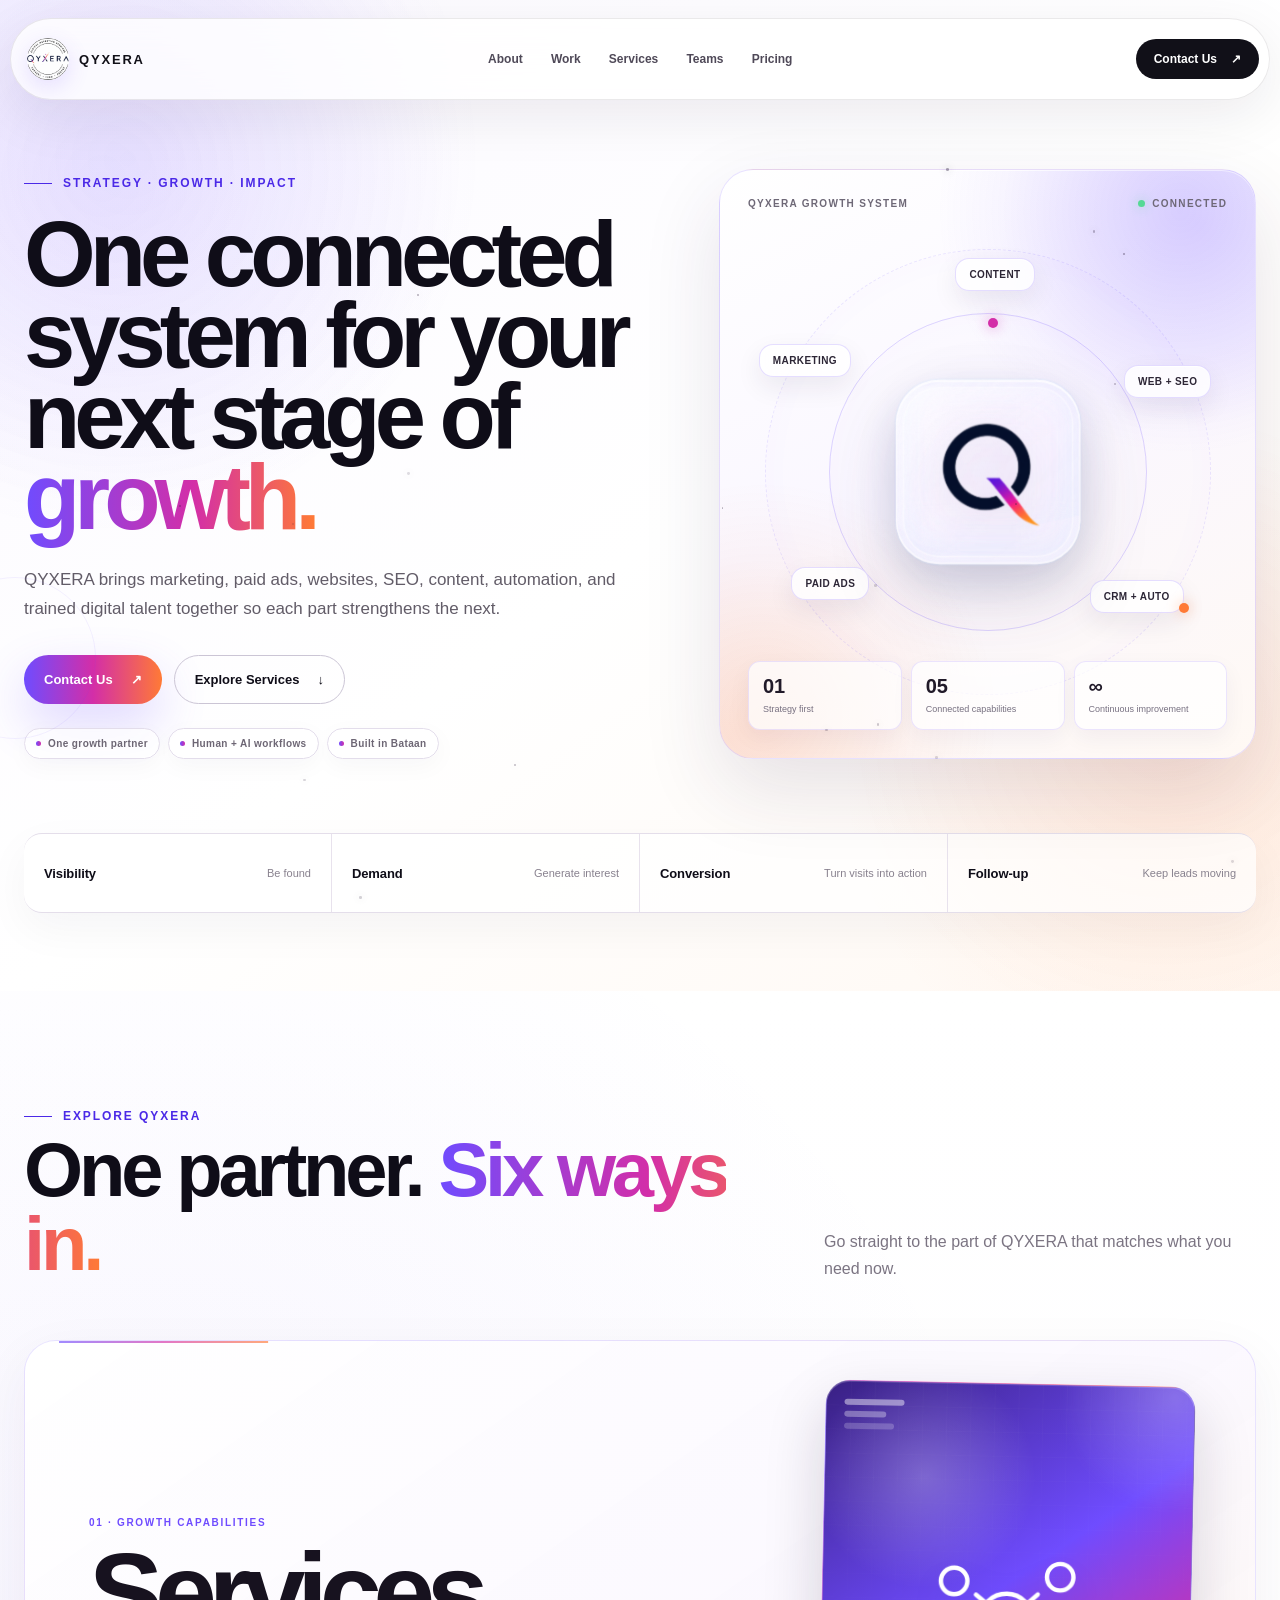
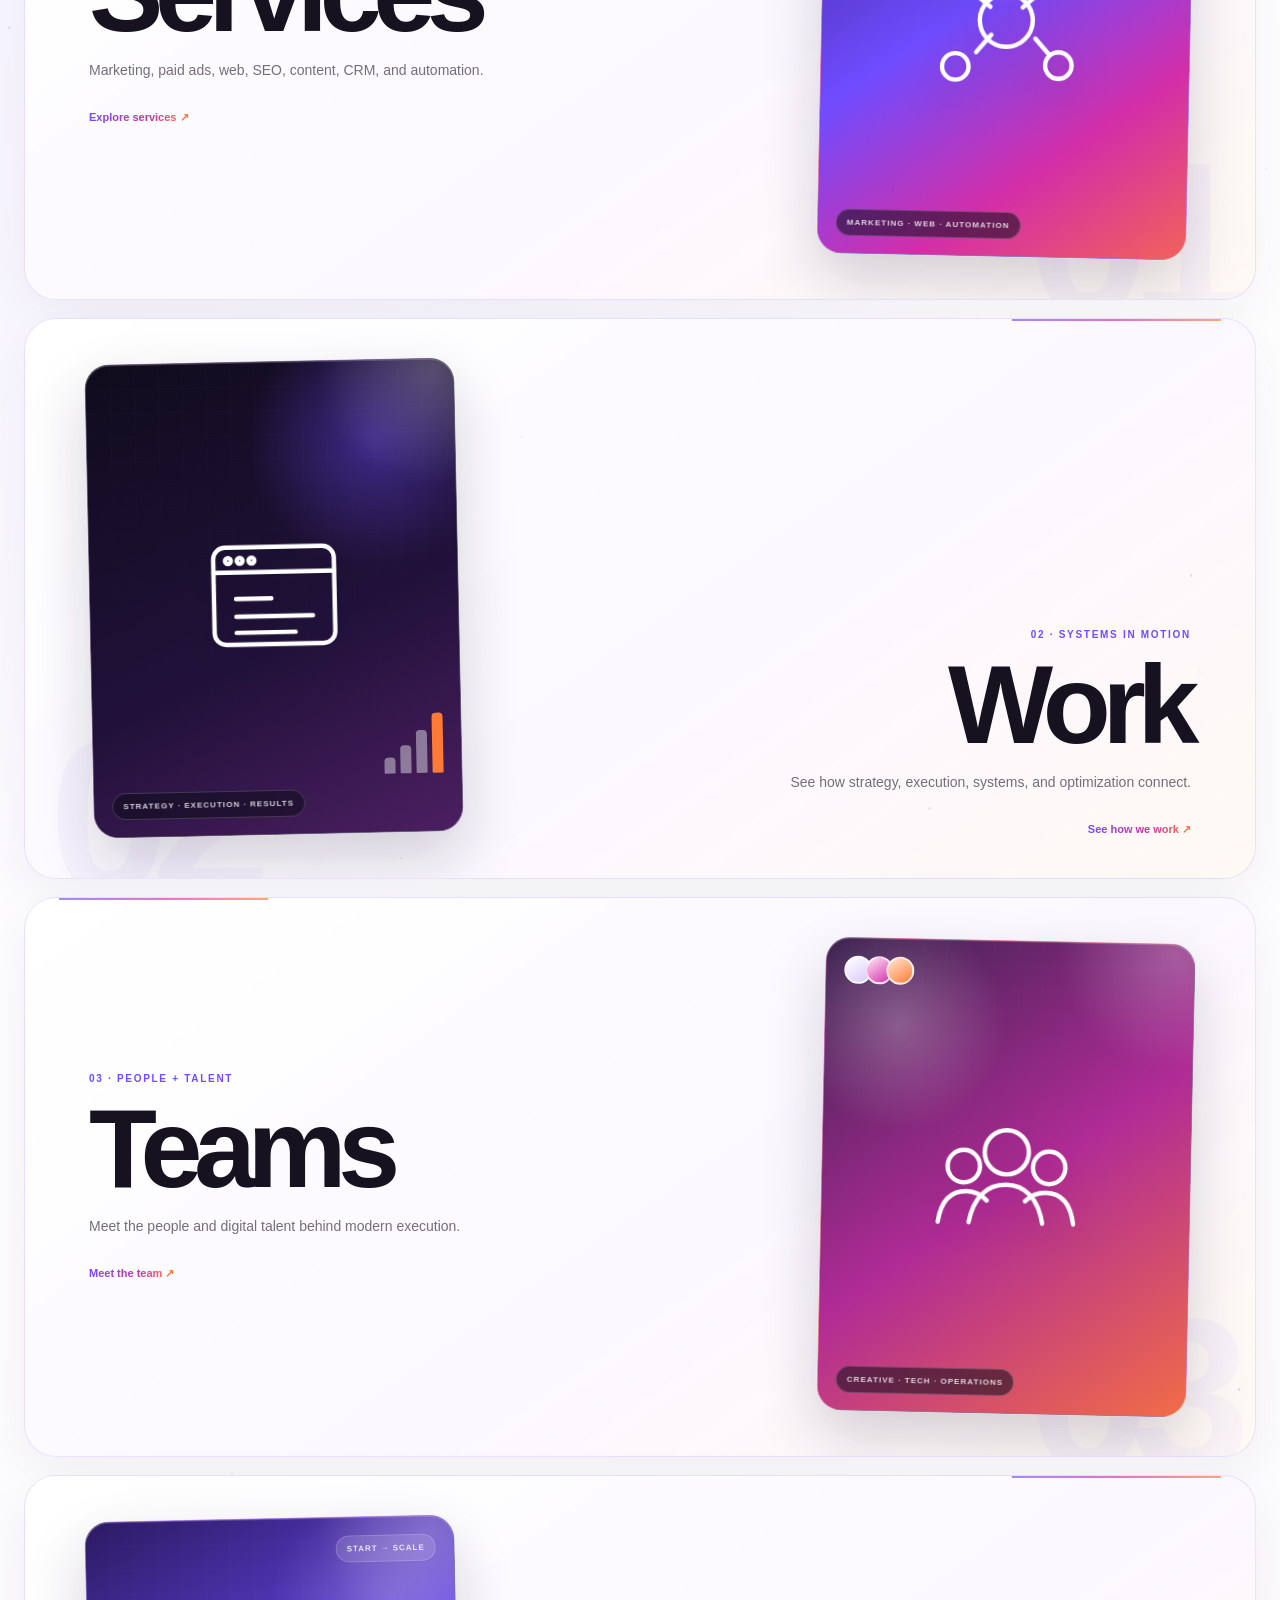
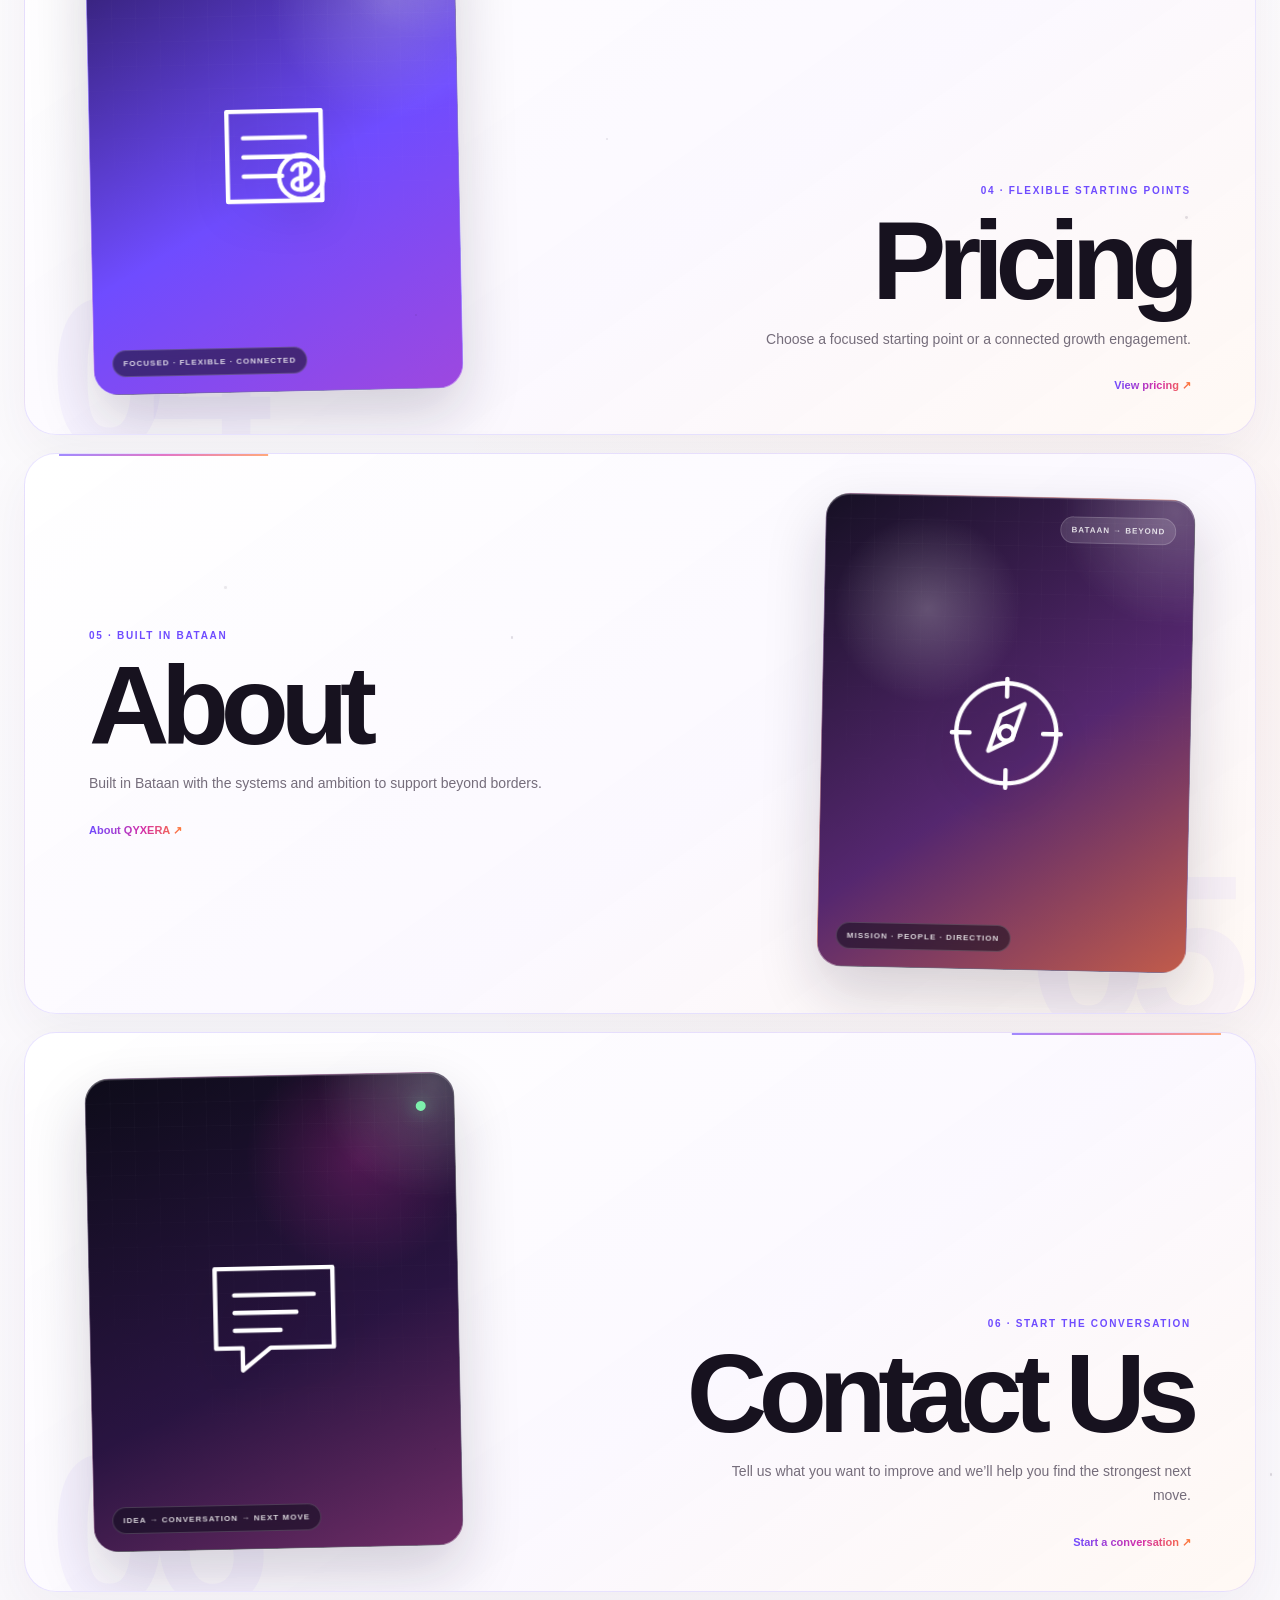
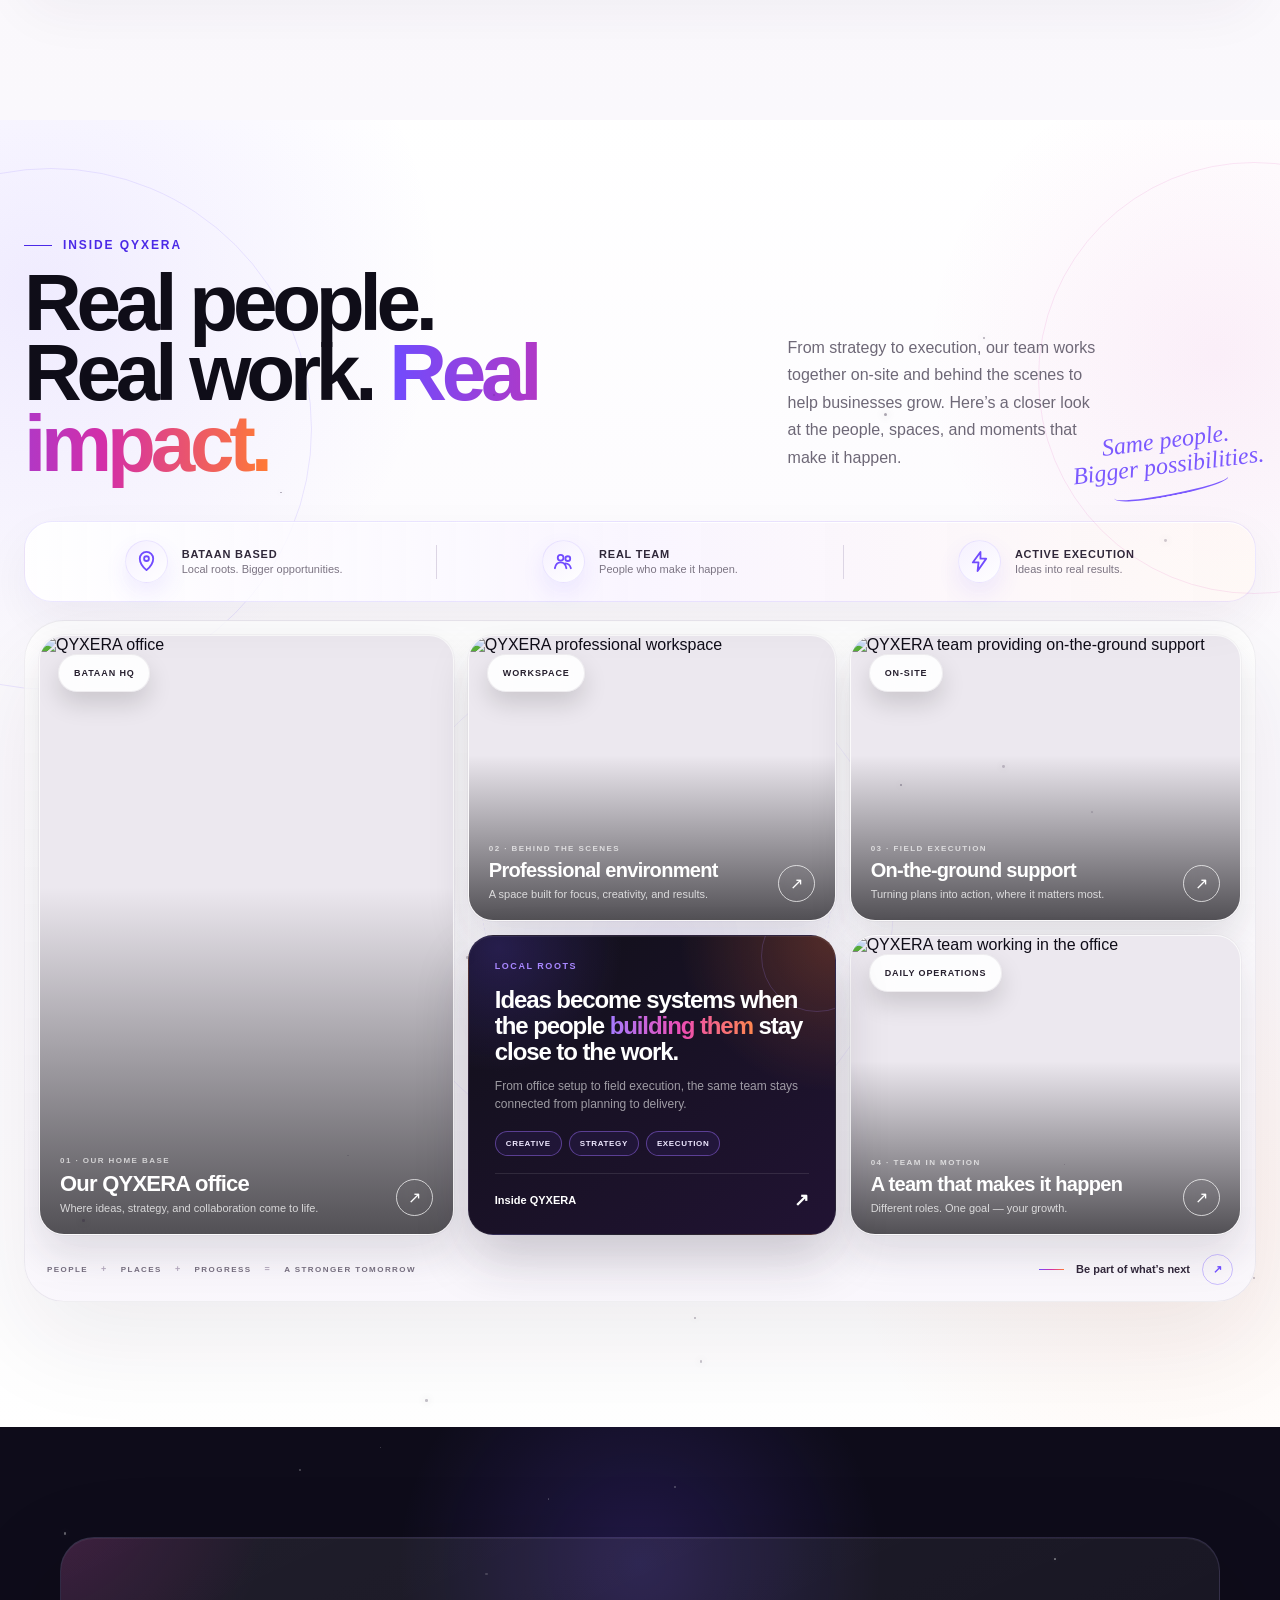
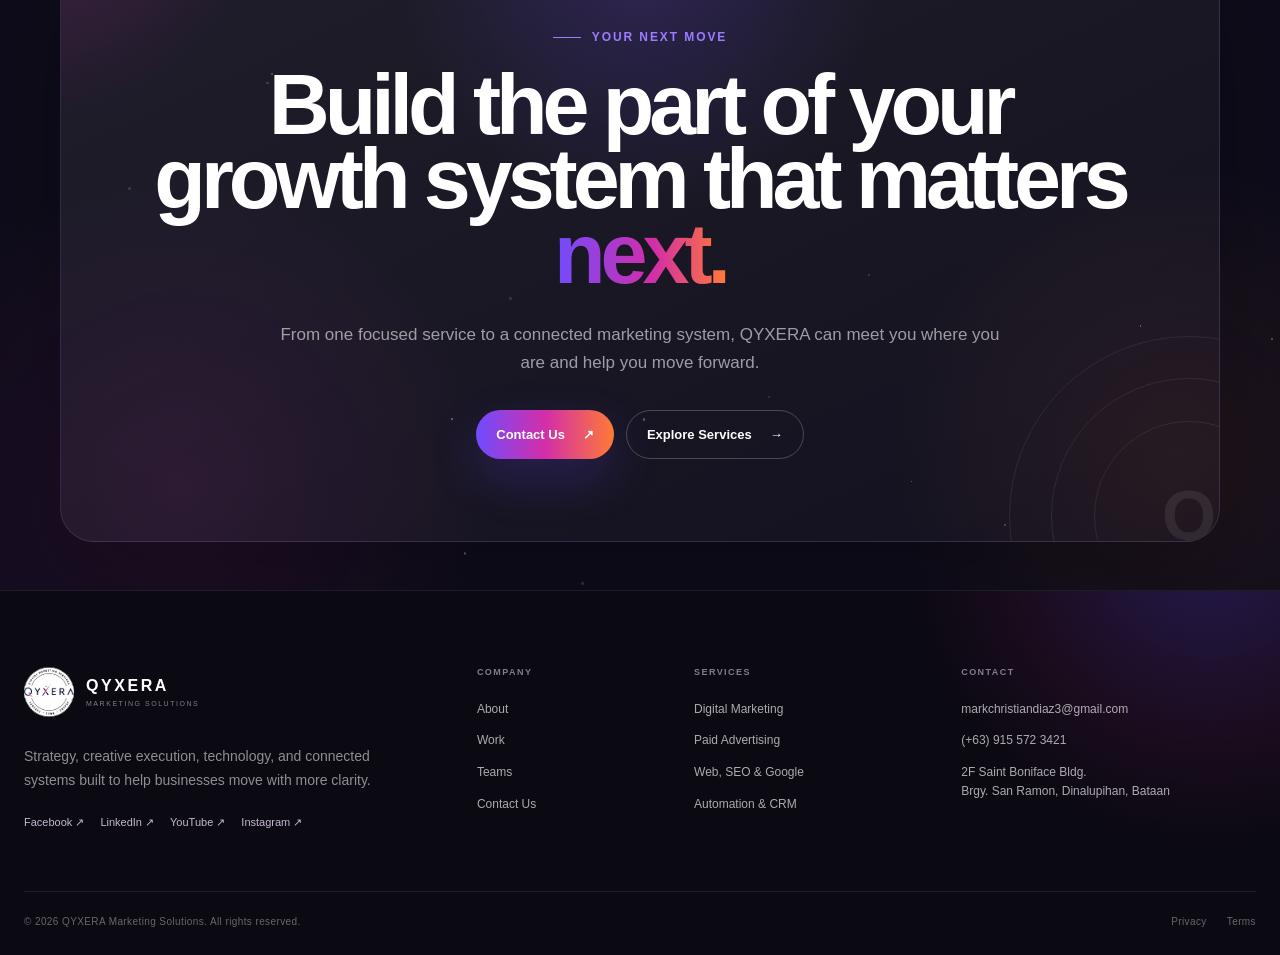
==== commit 60875077: "chnage the gmail" ====
--- a/index.html
+++ b/index.html
@@ -21,7 +21,7 @@
   <meta content="QYXERA Marketing Solutions" name="twitter:title"/>
   <meta content="QYXERA connects marketing, paid advertising, websites, SEO, content, CRM, automation, and digital execution into one practical growth system." name="twitter:description"/>
   <meta content="https://qyxera.com/assets/qyxera-orbital-brand.png" name="twitter:image"/>
-  <script data-qyxera-schema="1" type="application/ld+json">{"@context":"https://schema.org","@type":"Organization","name":"QYXERA Marketing Solutions","url":"https://qyxera.com/","logo":"https://qyxera.com/assets/qyxera-logo.jpg","email":"waynekenbandong@gmail.com","telephone":"+63 915 572 3421","address":{"@type":"PostalAddress","streetAddress":"2F Saint Boniface Bldg, Brgy. San Ramon","addressLocality":"Dinalupihan","addressRegion":"Bataan","addressCountry":"PH"},"sameAs":["https://www.facebook.com/qyxeramarketing"]}</script>
+  <script data-qyxera-schema="1" type="application/ld+json">{"@context":"https://schema.org","@type":"Organization","name":"QYXERA Marketing Solutions","url":"https://qyxera.com/","logo":"https://qyxera.com/assets/qyxera-logo.jpg","email":"markchristiandiaz3@gmail.com","telephone":"+63 915 572 3421","address":{"@type":"PostalAddress","streetAddress":"2F Saint Boniface Bldg, Brgy. San Ramon","addressLocality":"Dinalupihan","addressRegion":"Bataan","addressCountry":"PH"},"sameAs":["https://www.facebook.com/qyxeramarketing"]}</script>
 </head>
 <body>
   <div aria-hidden="true" class="site-progress"><span></span></div>
@@ -485,18 +485,14 @@
     Instagram ↗
   </a>
 
-  <a href="https://qyxera.com"
-     rel="noopener noreferrer"
-     target="_blank">
-    qyxera.com ↗
-  </a>
+
 
 </div>
 
         </div>
         <div class="footer-col"><small>COMPANY</small><a href="about.html">About</a><a href="work.html">Work</a><a href="teams.html">Teams</a><a href="contact.html">Contact Us</a></div>
         <div class="footer-col"><small>SERVICES</small><a href="services.html">Digital Marketing</a><a href="services.html">Paid Advertising</a><a href="services.html">Web, SEO &amp; Google</a><a href="services.html">Automation &amp; CRM</a></div>
-        <div class="footer-col footer-contact"><small>CONTACT</small><a href="mailto:waynekenbandong@gmail.com">waynekenbandong@gmail.com</a><a href="tel:+639155723421">(+63) 915 572 3421</a><span>2F Saint Boniface Bldg.<br/>Brgy. San Ramon, Dinalupihan, Bataan</span></div>
+        <div class="footer-col footer-contact"><small>CONTACT</small><a href="mailto:markchristiandiaz3@gmail.com">markchristiandiaz3@gmail.com</a><a href="tel:+639155723421">(+63) 915 572 3421</a><span>2F Saint Boniface Bldg.<br/>Brgy. San Ramon, Dinalupihan, Bataan</span></div>
       </div>
       <div class="footer-bottom"><span>© 2026 QYXERA Marketing Solutions. All rights reserved.</span><div><a href="privacy.html">Privacy</a><a href="terms.html">Terms</a></div></div>
     </div>
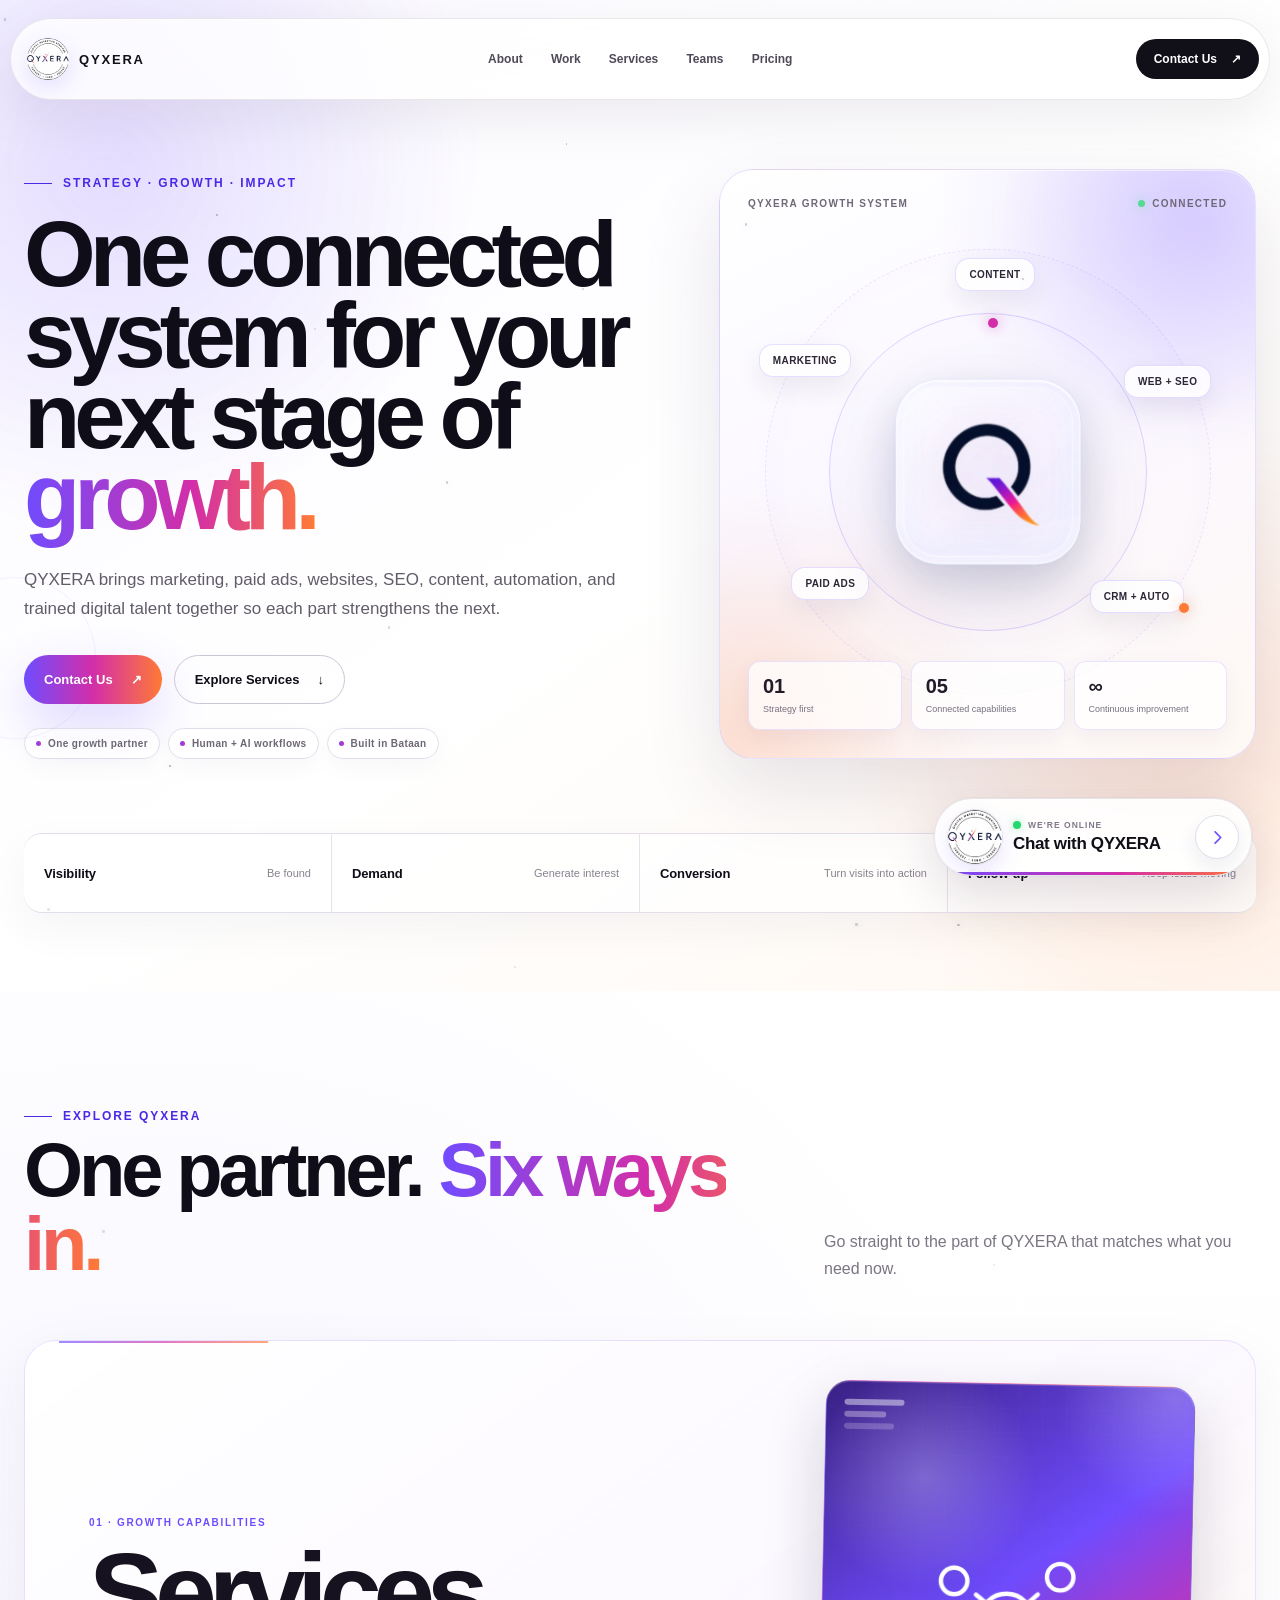
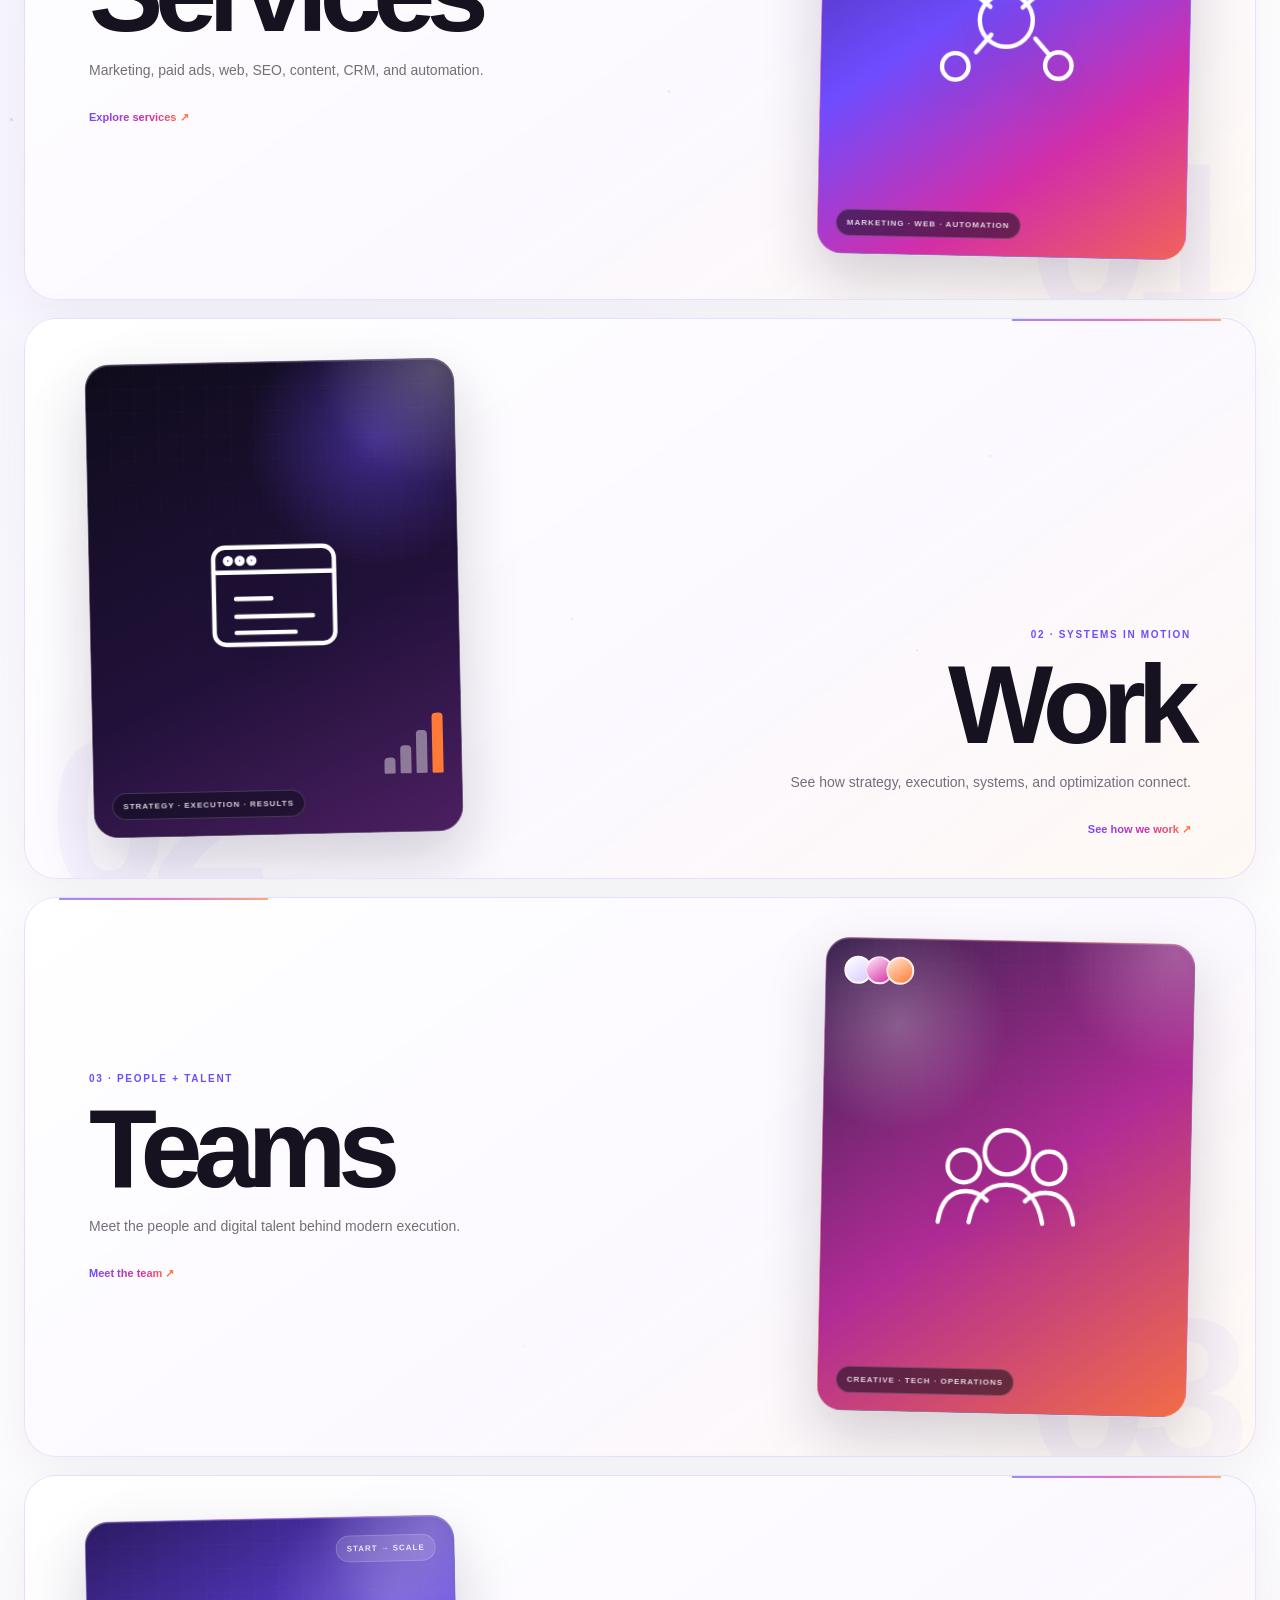
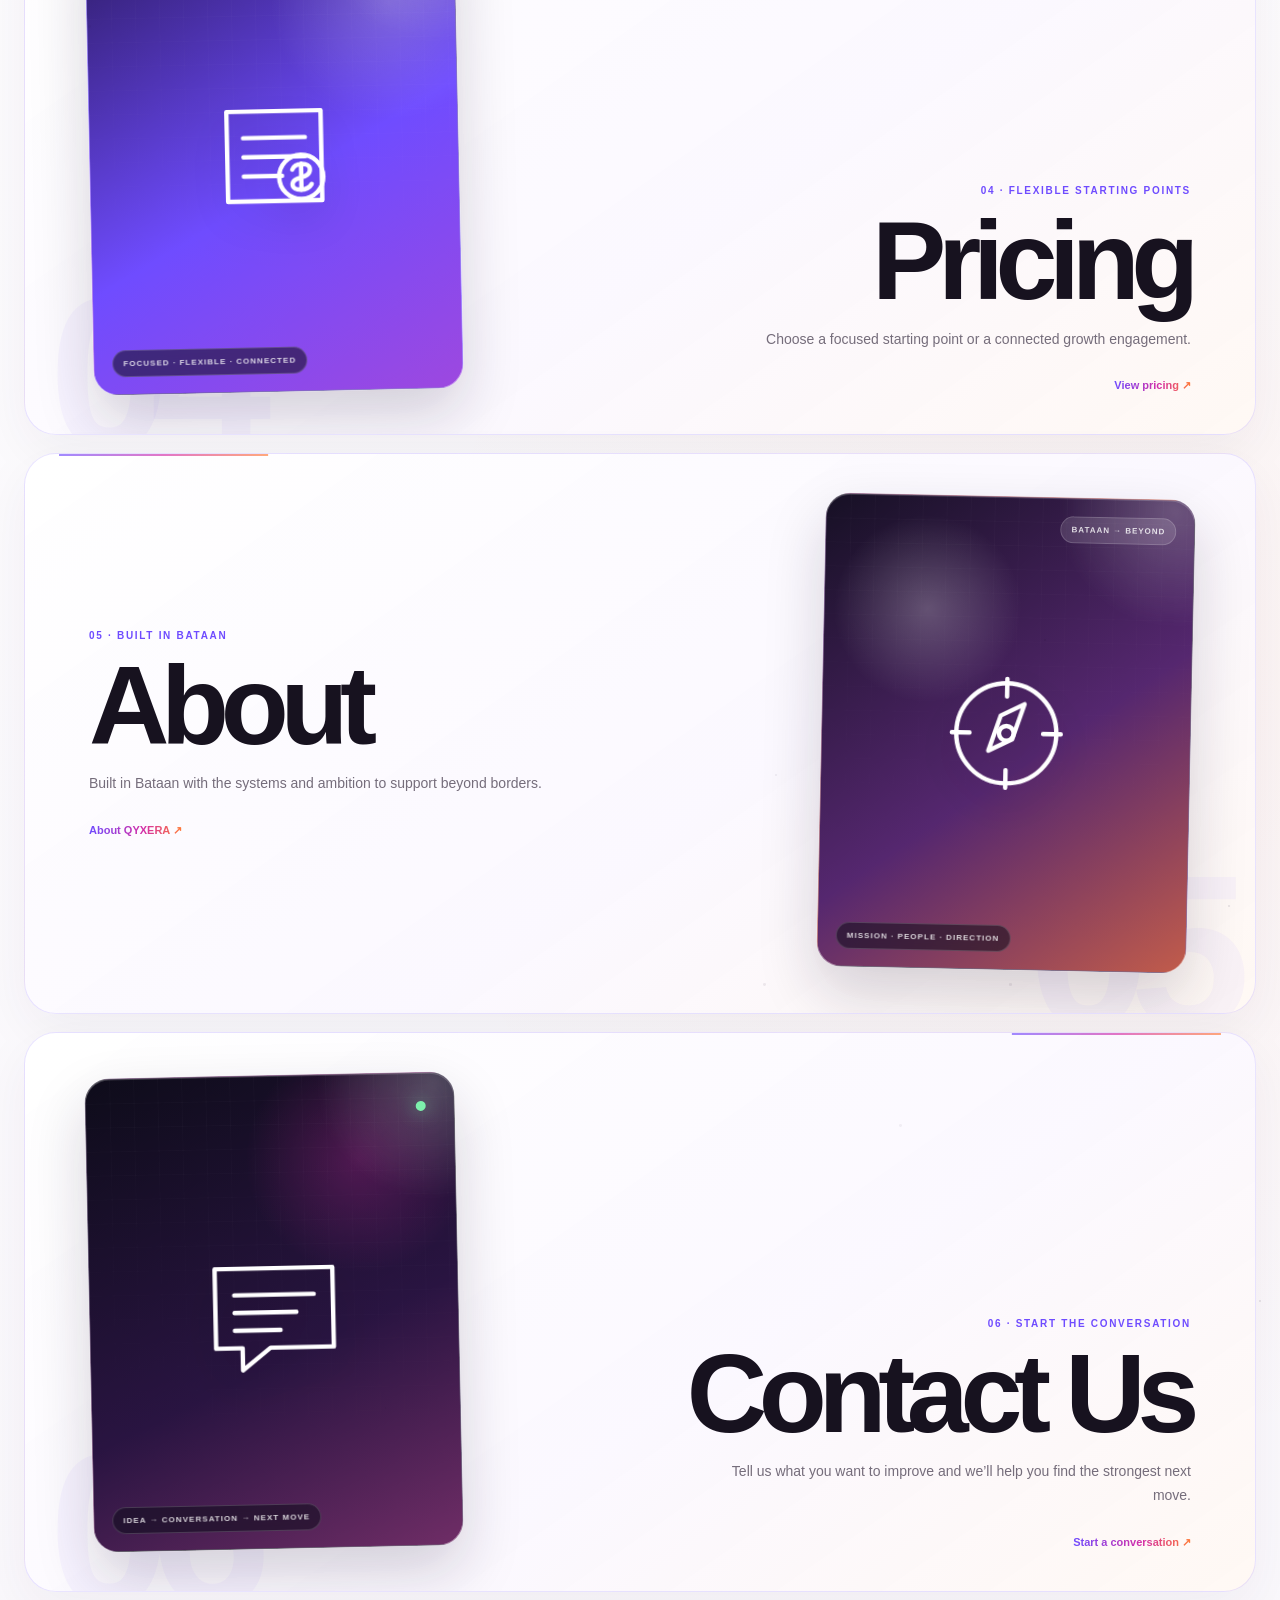
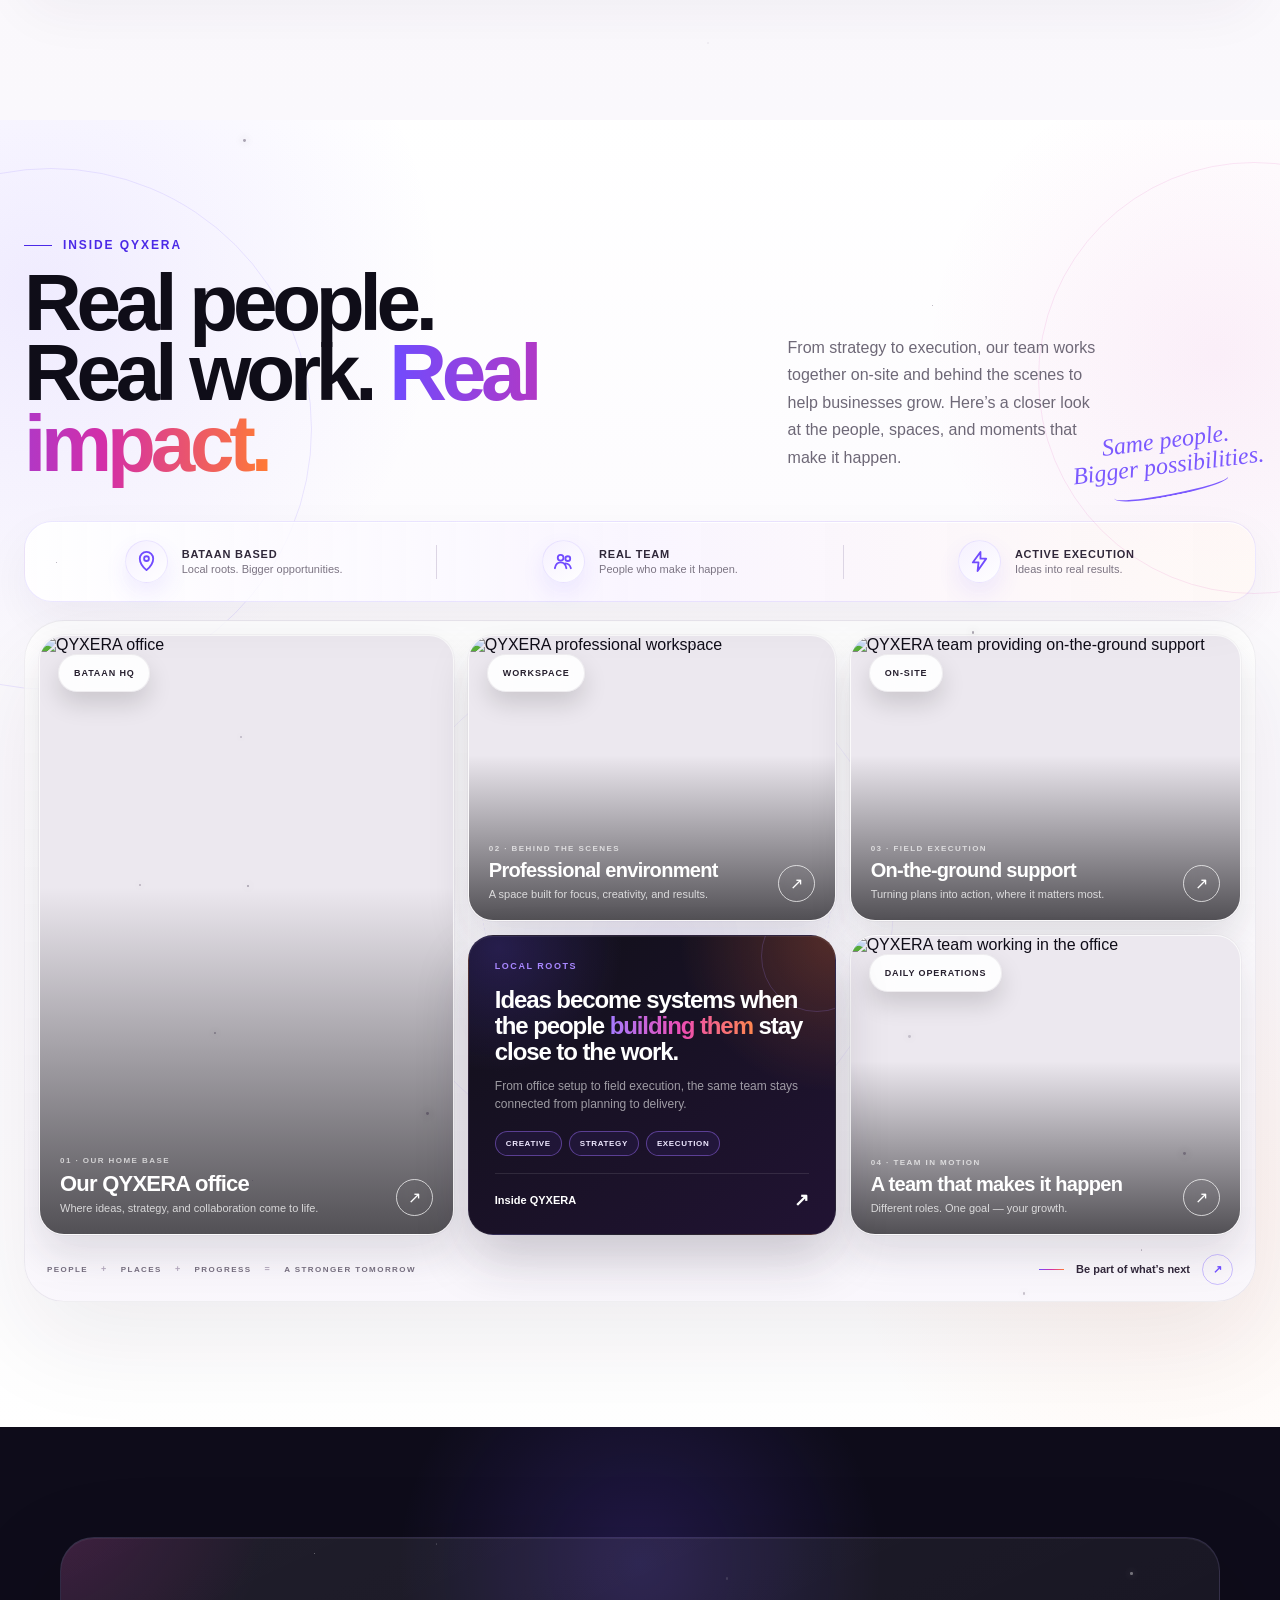
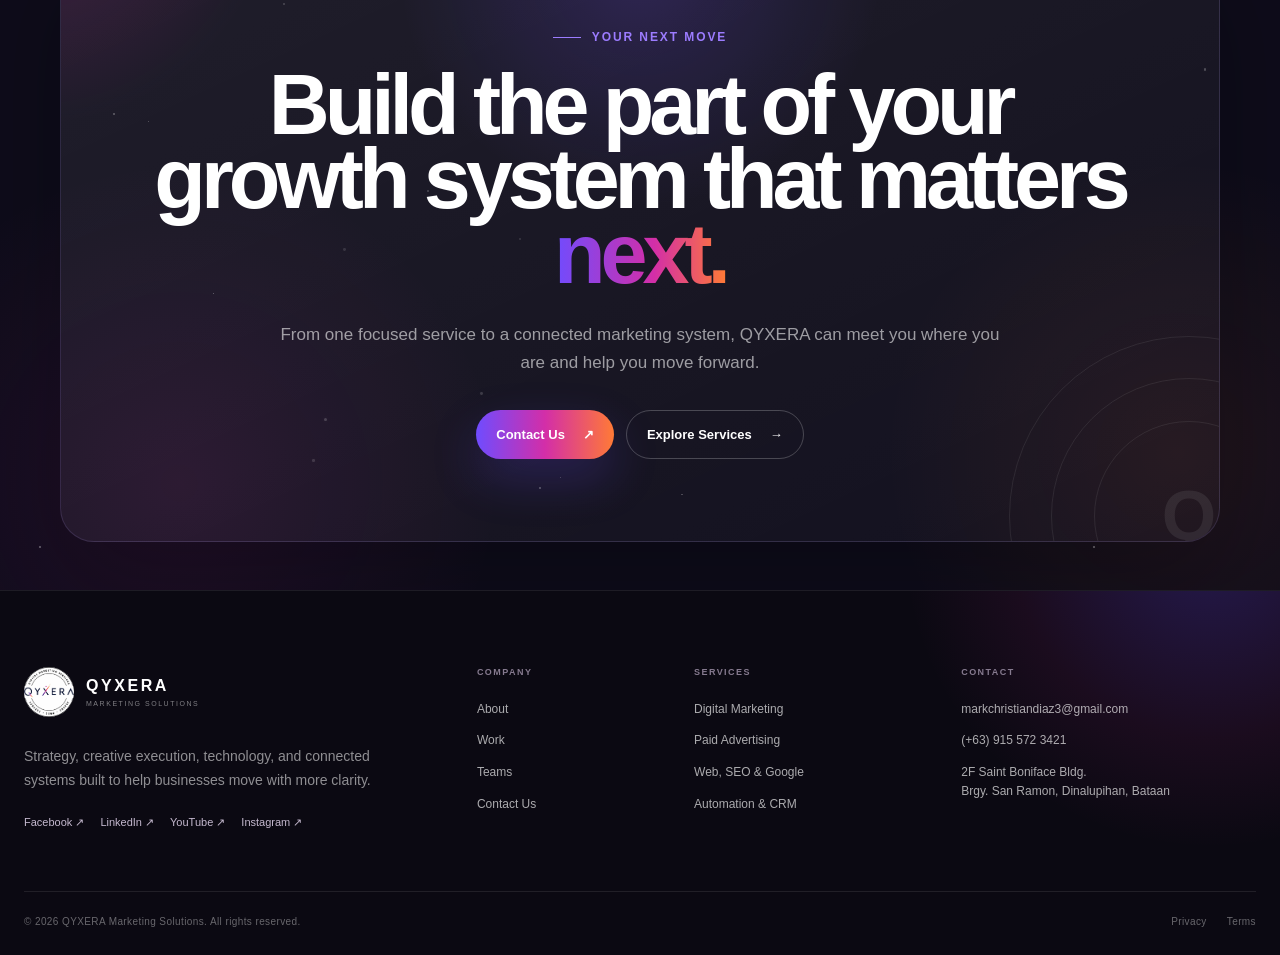
==== commit b15c5c3d: "Add QYXERA chatbot and clean project" ====
--- a/index.html
+++ b/index.html
@@ -6,7 +6,8 @@
   <meta content="QYXERA connects marketing, paid advertising, websites, SEO, content, CRM, automation, and digital execution into one practical growth system." name="description"/>
   <meta content="#0e0c1a" name="theme-color"/>
   <title>QYXERA Marketing Solutions | Connected Growth Systems</title>
-  <link href="style.css?v=inside-qyxera-exact-20260916-01" rel="stylesheet"/>
+  <link href="style.css?v=20260924-page-fix" rel="stylesheet"/>
+  <link href="chatbot.css?v=20260924-chatbot-fix-1" rel="stylesheet">
   <link href="https://qyxera.com/" rel="canonical"/>
   <link href="assets/qyxera-logo.jpg" rel="icon" type="image/jpeg"/>
   <link href="site.webmanifest" rel="manifest"/>
@@ -498,6 +499,7 @@
     </div>
   </footer>
 
-  <script src="script.js?v=20260916-final-enhanced"></script>
+ <script src="script.js?v=20260924-page-fix"></script>
+  <script src="chatbot.js?v=20260924-chatbot-fix-1"></script>
 </body>
-</html>
+</html>
--- a/style.css
+++ b/style.css
@@ -3021,263 +3021,7 @@
     height:0;
   }
 }
-/* =========================================================
-   QYXERA v25 — FLOATING CONSULTATION CTA
-   Desktop: compact floating card.
-   Mobile: sticky-style bottom CTA.
-   ========================================================= */
-
-.floating-consult-cta{
-  position:fixed;
-  right:24px;
-  bottom:24px;
-  z-index:880;
-  display:flex;
-  align-items:center;
-
-  width:min(315px,calc(100vw - 48px));
-
-  opacity:0;
-  visibility:hidden;
-  pointer-events:none;
-  transform:translateY(18px) scale(.97);
-
-  transition:
-    opacity .32s ease,
-    visibility .32s ease,
-    transform .38s cubic-bezier(.2,.75,.2,1);
-
-  font-family:Inter,Roboto,Arial,sans-serif;
-}
-
-.floating-consult-cta.is-visible{
-  opacity:1;
-  visibility:visible;
-  pointer-events:auto;
-  transform:none;
-}
-
-.floating-consult-cta.is-dismissed{
-  opacity:0;
-  transform:translateY(18px) scale(.96);
-  pointer-events:none;
-}
-
-.floating-consult-main{
-  position:relative;
-  display:grid;
-  grid-template-columns:auto 1fr auto;
-  align-items:center;
-  gap:13px;
-
-  width:100%;
-  min-height:72px;
-  padding:12px 48px 12px 14px;
-
-  overflow:hidden;
-  text-decoration:none;
-  color:#fff;
-
-  border:1px solid rgba(255,255,255,.13);
-  border-radius:22px;
-
-  background:
-    radial-gradient(circle at 96% 0%,rgba(255,122,54,.23),transparent 34%),
-    radial-gradient(circle at 0% 100%,rgba(111,76,255,.30),transparent 42%),
-    rgba(14,12,26,.94);
-
-  backdrop-filter:blur(18px);
-  -webkit-backdrop-filter:blur(18px);
-
-  box-shadow:
-    0 22px 58px rgba(16,10,28,.28),
-    inset 0 1px rgba(255,255,255,.06);
-
-  transition:
-    transform .28s ease,
-    border-color .28s ease,
-    box-shadow .28s ease;
-}
-
-.floating-consult-main:before{
-  content:"";
-  position:absolute;
-  left:0;
-  top:0;
-  bottom:0;
-  width:3px;
-  background:linear-gradient(180deg,#6f4cff,#d32ea8,#ff7a36);
-}
-
-.floating-consult-main:hover{
-  transform:translateY(-3px);
-  border-color:rgba(185,163,255,.32);
-  box-shadow:
-    0 28px 72px rgba(16,10,28,.34),
-    0 0 30px rgba(111,76,255,.10),
-    inset 0 1px rgba(255,255,255,.07);
-}
-
-.floating-consult-dot{
-  width:11px;
-  height:11px;
-  border-radius:50%;
-  background:#67dfa0;
-  box-shadow:
-    0 0 0 5px rgba(103,223,160,.08),
-    0 0 15px rgba(103,223,160,.55);
-  animation:qyxeraConsultPulse 2.4s ease-in-out infinite;
-}
-
-.floating-consult-copy{
-  min-width:0;
-  display:flex;
-  flex-direction:column;
-  gap:3px;
-}
-
-.floating-consult-copy small{
-  color:rgba(255,255,255,.53);
-  font-size:9px;
-  line-height:1.2;
-  font-weight:800;
-  letter-spacing:.09em;
-  text-transform:uppercase;
-}
-
-.floating-consult-copy strong{
-  color:#fff;
-  font-size:13px;
-  line-height:1.25;
-  font-weight:850;
-  letter-spacing:-.01em;
-}
-
-.floating-consult-arrow{
-  width:34px;
-  height:34px;
-  display:grid;
-  place-items:center;
-
-  border:1px solid rgba(255,255,255,.13);
-  border-radius:50%;
-  background:rgba(255,255,255,.055);
-
-  color:#fff;
-  font-size:14px;
-  font-weight:900;
-
-  transition:
-    transform .28s ease,
-    background .28s ease;
-}
-
-.floating-consult-main:hover .floating-consult-arrow{
-  transform:translate(2px,-2px);
-  background:linear-gradient(135deg,#6f4cff,#d32ea8,#ff7a36);
-}
-
-.floating-consult-close{
-  position:absolute;
-  right:7px;
-  top:7px;
-  z-index:4;
-
-  width:28px;
-  height:28px;
-  display:grid;
-  place-items:center;
-
-  padding:0;
-  border:0;
-  border-radius:50%;
-
-  background:transparent;
-  color:rgba(255,255,255,.42);
-
-  font:inherit;
-  font-size:17px;
-  line-height:1;
-  cursor:pointer;
-
-  transition:
-    color .22s ease,
-    background .22s ease,
-    transform .22s ease;
-}
-
-.floating-consult-close:hover{
-  color:#fff;
-  background:rgba(255,255,255,.08);
-  transform:rotate(7deg);
-}
-
-/* Don't let the CTA sit over an opened navigation or team modal. */
-body.menu-open .floating-consult-cta,
-body.team-modal-open .floating-consult-cta{
-  opacity:0 !important;
-  pointer-events:none !important;
-  transform:translateY(18px) !important;
-}
-
-@keyframes qyxeraConsultPulse{
-  0%,100%{transform:scale(.88);opacity:.78}
-  50%{transform:scale(1.12);opacity:1}
-}
-
-/* Mobile: full-width bottom conversion bar */
-@media(max-width:680px){
-  .floating-consult-cta{
-    left:12px;
-    right:12px;
-    bottom:12px;
-    width:auto;
-  }
-
-  .floating-consult-main{
-    min-height:66px;
-    padding:10px 44px 10px 13px;
-    border-radius:18px;
-  }
-
-  .floating-consult-copy small{
-    font-size:8px;
-  }
-
-  .floating-consult-copy strong{
-    font-size:12px;
-  }
-
-  .floating-consult-arrow{
-    width:31px;
-    height:31px;
-  }
-
-  .floating-consult-close{
-    right:6px;
-    top:6px;
-    width:25px;
-    height:25px;
-    font-size:15px;
-  }
-}
-
-@media(prefers-reduced-motion:reduce){
-  .floating-consult-cta,
-  .floating-consult-main,
-  .floating-consult-arrow,
-  .floating-consult-close{
-    transition:none !important;
-  }
-
-  .floating-consult-dot{
-    animation:none !important;
-  }
-}
-/* =========================================================
-   QYXERA v26 — WORK PAGE ANIMATED PROCESS TIMELINE
-   DISCOVER → STRATEGIZE → CREATE → EXECUTE → OPTIMIZE → GROW
-   ========================================================= */
+
 
 #how-we-work.qh-process-timeline-v26{
   position:relative;
@@ -10583,3 +10327,10 @@
   }
 }
 
+/* QYXERA safety fallback: page content stays visible even if reveal JS fails. */
+.qh-reveal,
+.qh-reveal.is-visible {
+  opacity: 1 !important;
+  transform: none !important;
+  visibility: visible !important;
+}
--- a/chatbot.css
+++ b/chatbot.css
@@ -0,0 +1,202 @@
+/* =========================================================
+   QYXERA v33 — LIGHT PASTEL QYXERA ASSISTANT
+   Matches the approved simple website-aligned chatbot mockup.
+   ========================================================= */
+.qyxera-chat{
+  position:fixed;
+  right:28px;
+  bottom:24px;
+  z-index:920;
+  font-family:Inter,Roboto,Arial,sans-serif;
+  color:#111018;
+}
+
+.qyxera-chat-launcher{
+  position:relative;
+  display:grid;
+  grid-template-columns:54px minmax(0,1fr) 44px;
+  align-items:center;
+  gap:12px;
+  width:318px;
+  min-height:76px;
+  padding:10px 12px;
+  border:1px solid rgba(22,17,31,.10);
+  border-radius:38px;
+  color:#111018;
+  background:rgba(255,255,255,.92);
+  box-shadow:0 18px 50px rgba(32,18,65,.14),0 0 0 1px rgba(111,76,255,.04);
+  backdrop-filter:blur(18px) saturate(135%);
+  -webkit-backdrop-filter:blur(18px) saturate(135%);
+  cursor:pointer;
+  overflow:hidden;
+  transition:transform .25s ease,box-shadow .25s ease,border-color .25s ease;
+}
+.qyxera-chat-launcher::before{
+  content:"";
+  position:absolute;
+  left:0;right:0;bottom:0;height:3px;
+  background:linear-gradient(90deg,#6f4cff,#d32ea8 58%,#ff7a36);
+}
+.qyxera-chat-launcher:hover{transform:translateY(-3px);border-color:rgba(111,76,255,.22);box-shadow:0 22px 58px rgba(32,18,65,.17),0 0 0 1px rgba(111,76,255,.05)}
+.qyxera-chat-launcher-logo{
+  width:54px;height:54px;display:grid;place-items:center;overflow:hidden;border-radius:50%;background:#fff;
+  border:1px solid #e5e0ea;box-shadow:0 8px 20px rgba(111,76,255,.13)
+}
+.qyxera-chat-launcher-logo img{width:100%;height:100%;object-fit:cover;object-position:center;display:block}
+.qyxera-chat-launcher-copy{display:flex;flex-direction:column;text-align:left;gap:4px;min-width:0}
+.qyxera-chat-launcher-copy small{display:flex;align-items:center;gap:7px;font-size:8.5px;font-weight:800;letter-spacing:.12em;color:#81798b}
+.qyxera-chat-launcher-copy small i{width:8px;height:8px;border-radius:50%;background:#22d96f;box-shadow:0 0 10px rgba(34,217,111,.45);animation:qyxeraChatPulse 2.2s ease-in-out infinite}
+.qyxera-chat-launcher-copy strong{font-size:17px;line-height:1.15;font-weight:800;letter-spacing:-.02em;white-space:nowrap}
+.qyxera-chat-launcher-arrow{width:42px;height:42px;display:grid;place-items:center;border-radius:50%;border:1px solid #e2dce9;background:#fff;color:#6f4cff;box-shadow:0 8px 20px rgba(40,24,75,.08)}
+.qyxera-chat-launcher-arrow svg{width:19px;height:19px}
+
+.qyxera-chat-panel{
+  position:absolute;
+  right:0;
+  bottom:92px;
+  width:min(420px,calc(100vw - 34px));
+  height:min(650px,calc(100vh - 126px));
+  display:grid;
+  grid-template-rows:auto 1fr auto auto;
+  overflow:hidden;
+  border:1px solid rgba(111,76,255,.16);
+  border-radius:28px;
+  color:#111018;
+  background:rgba(255,255,255,.97);
+  box-shadow:0 30px 90px rgba(28,15,58,.20),0 10px 34px rgba(211,46,168,.07);
+  backdrop-filter:blur(22px) saturate(125%);
+  -webkit-backdrop-filter:blur(22px) saturate(125%);
+  opacity:0;
+  visibility:hidden;
+  pointer-events:none;
+  transform:translateY(16px) scale(.975);
+  transform-origin:bottom right;
+  transition:opacity .22s ease,visibility .22s ease,transform .32s cubic-bezier(.2,.82,.2,1);
+}
+.qyxera-chat-panel::before{
+  content:"";position:absolute;z-index:0;left:0;right:0;top:0;height:3px;
+  background:linear-gradient(90deg,#6f4cff,#d32ea8 58%,#ff7a36)
+}
+.qyxera-chat-panel::after{
+  content:"";position:absolute;z-index:0;right:-55px;top:48px;width:260px;height:78px;
+  background:linear-gradient(90deg,rgba(111,76,255,.12),rgba(211,46,168,.22),rgba(255,122,54,.24));
+  clip-path:ellipse(50% 48% at 50% 100%);pointer-events:none
+}
+.qyxera-chat.is-open .qyxera-chat-panel{opacity:1;visibility:visible;pointer-events:auto;transform:none}
+.qyxera-chat.is-open .qyxera-chat-launcher{transform:translateY(4px) scale(.96);opacity:0;pointer-events:none}
+
+.qyxera-chat-head{
+  position:relative;z-index:2;
+  min-height:94px;
+  padding:16px 18px 15px 18px;
+  display:flex;align-items:center;justify-content:space-between;
+  background:linear-gradient(120deg,rgba(255,255,255,.98),rgba(249,246,255,.98) 58%,rgba(255,248,243,.98));
+  border-bottom:1px solid rgba(22,17,31,.07)
+}
+.qyxera-chat-brand{display:flex;align-items:center;gap:13px}
+.qyxera-chat-avatar{
+  width:60px;height:60px;display:grid;place-items:center;overflow:hidden;border-radius:50%;background:#fff;
+  border:1px solid #dfd9e6;box-shadow:0 8px 24px rgba(111,76,255,.13)
+}
+.qyxera-chat-avatar img{width:100%;height:100%;object-fit:cover;object-position:center;display:block}
+.qyxera-chat-brand-copy{display:flex;flex-direction:column;gap:5px}
+.qyxera-chat-brand strong{font-size:18px;font-weight:800;letter-spacing:-.022em;color:#111018}
+.qyxera-chat-brand small{display:flex;align-items:center;gap:7px;font-size:11px;color:#726b7c;letter-spacing:.01em}
+.qyxera-chat-brand small i{display:block;width:8px;height:8px;border-radius:50%;background:#22d96f;box-shadow:0 0 9px rgba(34,217,111,.45)}
+.qyxera-chat-close{
+  width:46px;height:46px;display:grid;place-items:center;border:1px solid #e5dfea;border-radius:50%;background:rgba(255,255,255,.82);
+  color:#6d6578;font:inherit;font-size:29px;font-weight:300;line-height:1;cursor:pointer;box-shadow:0 8px 20px rgba(35,22,66,.06);transition:.22s ease
+}
+.qyxera-chat-close:hover{transform:rotate(5deg) scale(1.03);color:#6f4cff;border-color:#d4c9e2;background:#fff}
+
+.qyxera-chat-body{position:relative;z-index:2;overflow:auto;padding:22px 22px 17px;background:linear-gradient(180deg,#fff,#fdfcff 68%,#fbf9ff);scrollbar-width:thin;scrollbar-color:#ddd6e8 transparent}
+.qyxera-chat-body::-webkit-scrollbar{width:5px}.qyxera-chat-body::-webkit-scrollbar-thumb{background:#ddd6e8;border-radius:999px}
+.qyxera-chat-message{display:flex;align-items:flex-end;gap:10px;margin:0 0 16px;animation:qyxeraChatIn .24s ease both}
+.qyxera-chat-message.is-user{justify-content:flex-end}
+.qyxera-chat-message>div{max-width:84%;padding:14px 16px;border-radius:18px;font-size:12px;line-height:1.5}
+.qyxera-chat-message.is-bot>div{color:#201a29;background:#fff;border:1px solid #e9e4ee;border-bottom-left-radius:8px;box-shadow:0 8px 22px rgba(31,17,61,.05)}
+.qyxera-chat-message.is-user>div{color:#fff;background:linear-gradient(90deg,#6f4cff,#d32ea8 62%,#ff7a36);border:0;border-bottom-right-radius:8px;box-shadow:0 9px 24px rgba(111,76,255,.16)}
+.qyxera-chat-message p{margin:0}.qyxera-chat-message p+p{margin-top:3px}.qyxera-chat-message strong{color:inherit}
+.qyxera-chat-social-note{margin-top:9px!important;color:#81798b!important;font-size:10.5px;line-height:1.5!important;font-weight:500!important}
+.qyxera-chat-mini-avatar{width:38px;height:38px;min-width:38px;display:grid;place-items:center;overflow:hidden;border-radius:50%;background:#fff;border:1px solid #e2dce8;box-shadow:0 7px 18px rgba(111,76,255,.10)}
+.qyxera-chat-mini-avatar img{width:100%;height:100%;object-fit:cover;object-position:center;display:block}
+
+.qyxera-chat-quick{display:grid;grid-template-columns:1fr 1fr;gap:9px 10px;margin:7px 0 18px}
+.qyxera-chat-quick button{
+  min-height:58px;padding:9px 12px;display:grid;grid-template-columns:30px minmax(0,1fr) 12px;align-items:center;gap:9px;
+  border:1px solid #e7e1ec;border-radius:17px;background:#fff;color:#211b29;font:inherit;font-size:10.7px;font-weight:700;text-align:left;cursor:pointer;
+  box-shadow:0 7px 18px rgba(30,16,60,.035);transition:.22s ease
+}
+.qyxera-chat-quick button:hover{transform:translateY(-2px);border-color:#d5c9e1;box-shadow:0 11px 24px rgba(30,16,60,.07)}
+.qyxera-chat-quick button b{font-size:25px;font-weight:300;color:#877f91;line-height:1;transform:translateY(-1px)}
+.qyxera-quick-icon{width:30px;height:30px;display:grid;place-items:center;border-radius:10px;color:#7d4cff;background:#f3eeff}
+.qyxera-quick-icon svg{width:20px;height:20px}
+.qyxera-chat-quick button:nth-child(2) .qyxera-quick-icon{color:#f13590;background:#fff0f7}
+.qyxera-chat-quick button:nth-child(3) .qyxera-quick-icon{color:#7647ff;background:#f1edff}
+.qyxera-chat-quick button:nth-child(4) .qyxera-quick-icon{color:#9a46ea;background:#f6edff}
+.qyxera-chat-quick button:nth-child(5) .qyxera-quick-icon{color:#d32ea8;background:#fff0fb}
+.qyxera-chat-quick button.is-facebook{border-color:#dfe7f7;background:#fff;color:#1877f2;box-shadow:0 7px 18px rgba(24,119,242,.05)}
+.qyxera-chat-quick button.is-facebook:hover{border-color:#bcd2f4;box-shadow:0 10px 24px rgba(24,119,242,.10)}
+.qyxera-facebook-icon,.qyxera-facebook-round{font-family:Arial,sans-serif;font-weight:900;color:#fff;background:#1877f2;border-radius:50%}
+.qyxera-facebook-icon{font-size:20px}
+
+.qyxera-facebook-card{margin:0 0 3px;padding:13px;border:1px solid #e7e1ec;border-radius:19px;background:#fff;box-shadow:0 8px 22px rgba(31,17,61,.04)}
+.qyxera-facebook-card-copy{display:flex;align-items:flex-start;gap:10px;padding:1px 2px 11px}
+.qyxera-facebook-card-copy p{margin:0;color:#4f4859;font-size:11.5px;line-height:1.5}
+.qyxera-facebook-megaphone{width:32px;height:32px;min-width:32px;display:grid;place-items:center;border-radius:10px;color:#6f4cff;background:#f0ecff}
+.qyxera-facebook-megaphone svg{width:19px;height:19px}
+.qyxera-facebook-main{
+  min-height:52px;padding:0 14px;display:grid;grid-template-columns:34px 1fr 18px;align-items:center;gap:10px;border:0;border-radius:15px;color:#fff;text-decoration:none;
+  background:linear-gradient(90deg,#315eff 0%,#6f4cff 38%,#c735c7 72%,#ff7454 100%);box-shadow:0 12px 26px rgba(111,76,255,.16);transition:.22s ease
+}
+.qyxera-facebook-main:hover{transform:translateY(-1px);box-shadow:0 15px 30px rgba(111,76,255,.22)}
+.qyxera-facebook-round{width:34px;height:34px;display:grid;place-items:center;font-size:24px;background:#fff;color:#1877f2}
+.qyxera-facebook-main strong{font-size:13px}.qyxera-facebook-external{font-size:20px;line-height:1}
+
+.qyxera-chat-action{display:flex;align-items:center;justify-content:space-between;gap:14px;margin-top:10px;padding:10px 12px;border:1px solid #e3dce9;border-radius:12px;background:#fff;color:#5e3dd2;text-decoration:none;font-size:10.5px;font-weight:800;transition:.2s ease}
+.qyxera-chat-action:hover{transform:translateY(-1px);border-color:#cfc2dc;background:#fbf9ff}
+.qyxera-chat-action.is-primary{color:#fff;border:0;background:linear-gradient(90deg,#6f4cff,#d32ea8 62%,#ff7a36);box-shadow:0 9px 20px rgba(111,76,255,.14)}
+.qyxera-chat-action.is-facebook{color:#1877f2;border-color:#d7e4f8;background:#fff}
+
+.qyxera-chat-form{position:relative;z-index:2;display:grid;grid-template-columns:28px 1fr 50px;align-items:center;gap:7px;margin:0 16px 13px;padding:6px 7px 6px 12px;border:1px solid #e3dce9;border-radius:24px;background:#fff;box-shadow:0 7px 20px rgba(30,16,60,.04)}
+.qyxera-chat-clip{display:grid;place-items:center;color:#797180}
+.qyxera-chat-clip svg{width:20px;height:20px}
+.qyxera-chat-form input{width:100%;min-width:0;height:44px;padding:0 5px;border:0;outline:0;background:transparent;color:#201a29;font:inherit;font-size:12px}
+.qyxera-chat-form input::placeholder{color:#aaa3b2}
+.qyxera-chat-form button{width:50px;height:50px;display:grid;place-items:center;border:0;border-radius:50%;background:linear-gradient(145deg,#6f4cff,#c238cb 58%,#ff7454);color:#fff;cursor:pointer;box-shadow:0 10px 24px rgba(111,76,255,.23);transition:.22s ease}
+.qyxera-chat-form button:hover{transform:translateY(-1px) rotate(-3deg) scale(1.03)}
+.qyxera-chat-form button svg{width:22px;height:22px}
+.qyxera-chat-foot{display:none}
+
+.qyxera-chat-message.is-typing>div{display:flex;gap:4px;align-items:center;min-width:46px;min-height:34px}
+.qyxera-chat-message.is-typing>div span{width:5px;height:5px;border-radius:50%;background:#92899d;animation:qyxeraTyping 1.1s infinite ease-in-out}
+.qyxera-chat-message.is-typing>div span:nth-child(2){animation-delay:.12s}.qyxera-chat-message.is-typing>div span:nth-child(3){animation-delay:.24s}
+body.menu-open .qyxera-chat,body.team-modal-open .qyxera-chat{opacity:0;pointer-events:none}
+
+@keyframes qyxeraChatPulse{0%,100%{transform:scale(.86);opacity:.72}50%{transform:scale(1.18);opacity:1}}
+@keyframes qyxeraChatIn{from{opacity:0;transform:translateY(7px)}to{opacity:1;transform:none}}
+@keyframes qyxeraTyping{0%,60%,100%{transform:translateY(0);opacity:.42}30%{transform:translateY(-3px);opacity:1}}
+
+@media(max-width:680px){
+  .qyxera-chat{right:12px;bottom:12px}
+  .qyxera-chat-launcher{grid-template-columns:48px minmax(0,1fr) 40px;width:min(310px,calc(100vw - 24px));min-height:70px;padding:9px 10px;border-radius:35px}
+  .qyxera-chat-launcher-logo{width:48px;height:48px}.qyxera-chat-launcher-arrow{width:40px;height:40px}.qyxera-chat-launcher-copy strong{font-size:15.5px}.qyxera-chat-launcher-copy small{font-size:8px}
+  .qyxera-chat-panel{position:fixed;left:9px;right:9px;bottom:9px;width:auto;height:min(650px,calc(100dvh - 18px));border-radius:25px;transform-origin:bottom center}
+  .qyxera-chat-head{min-height:82px;padding:12px 14px}.qyxera-chat-avatar{width:52px;height:52px}.qyxera-chat-brand strong{font-size:16px}.qyxera-chat-close{width:42px;height:42px;font-size:27px}
+  .qyxera-chat-body{padding:18px 14px 15px}.qyxera-chat-message>div{font-size:11.5px;max-width:84%;padding:12px 13px}.qyxera-chat-mini-avatar{width:34px;height:34px;min-width:34px}
+  .qyxera-chat-quick{gap:8px}.qyxera-chat-quick button{min-height:52px;padding:8px 9px;grid-template-columns:27px minmax(0,1fr) 10px;font-size:9.6px;border-radius:15px}.qyxera-quick-icon{width:27px;height:27px}.qyxera-quick-icon svg{width:18px;height:18px}
+  .qyxera-facebook-card{padding:10px}.qyxera-facebook-main strong{font-size:12px}
+  .qyxera-chat-form{margin:0 12px 10px;grid-template-columns:25px 1fr 44px;border-radius:21px}.qyxera-chat-form button{width:44px;height:44px}
+}
+
+@media(max-width:420px){
+  .qyxera-chat-quick{grid-template-columns:1fr}.qyxera-chat-panel{height:min(690px,calc(100dvh - 18px))}.qyxera-chat-launcher{width:min(296px,calc(100vw - 24px))}
+}
+
+@media(prefers-reduced-motion:reduce){
+  .qyxera-chat-launcher,.qyxera-chat-panel,.qyxera-chat-close,.qyxera-chat-message,.qyxera-chat-launcher-copy small i,.qyxera-chat-message.is-typing>div span{animation:none!important;transition:none!important}
+}
+/* =========================================================
+   QYXERA v26 — WORK PAGE ANIMATED PROCESS TIMELINE
+   DISCOVER → STRATEGIZE → CREATE → EXECUTE → OPTIMIZE → GROW
+   ========================================================= */
